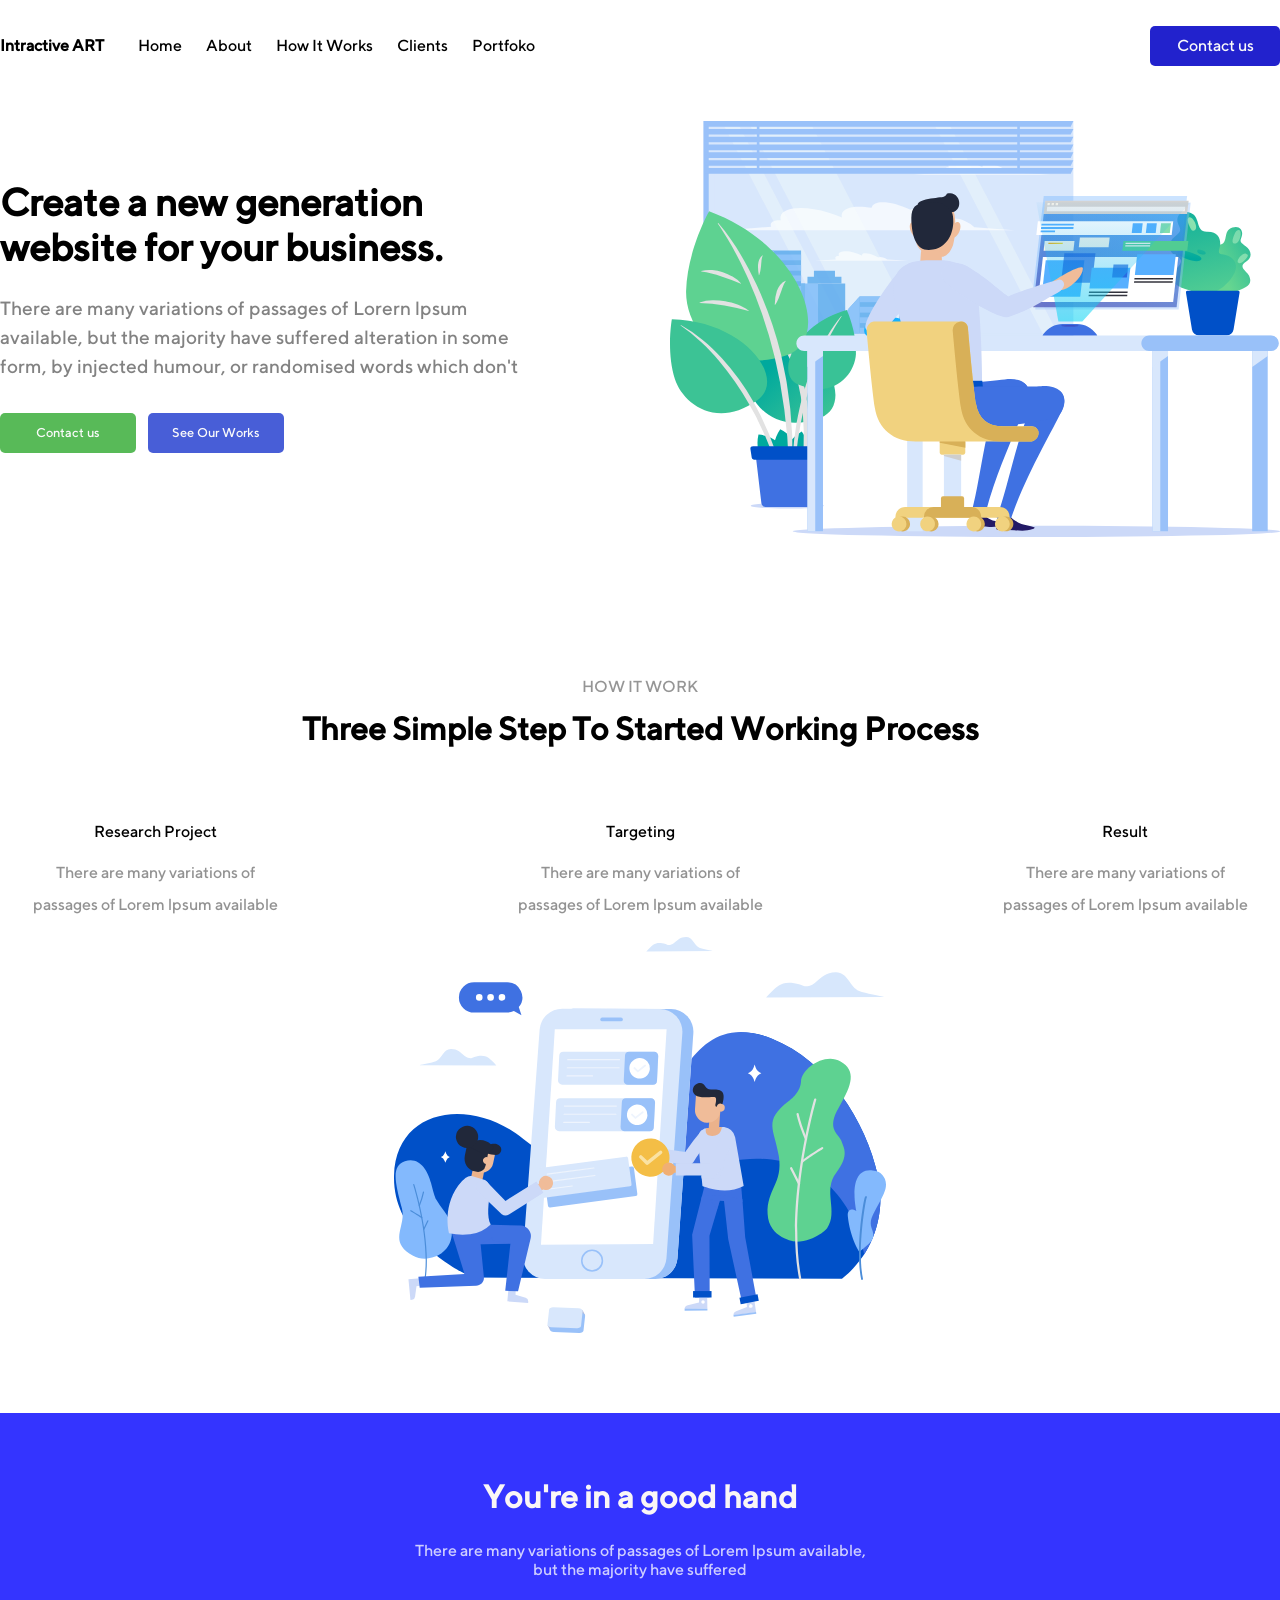
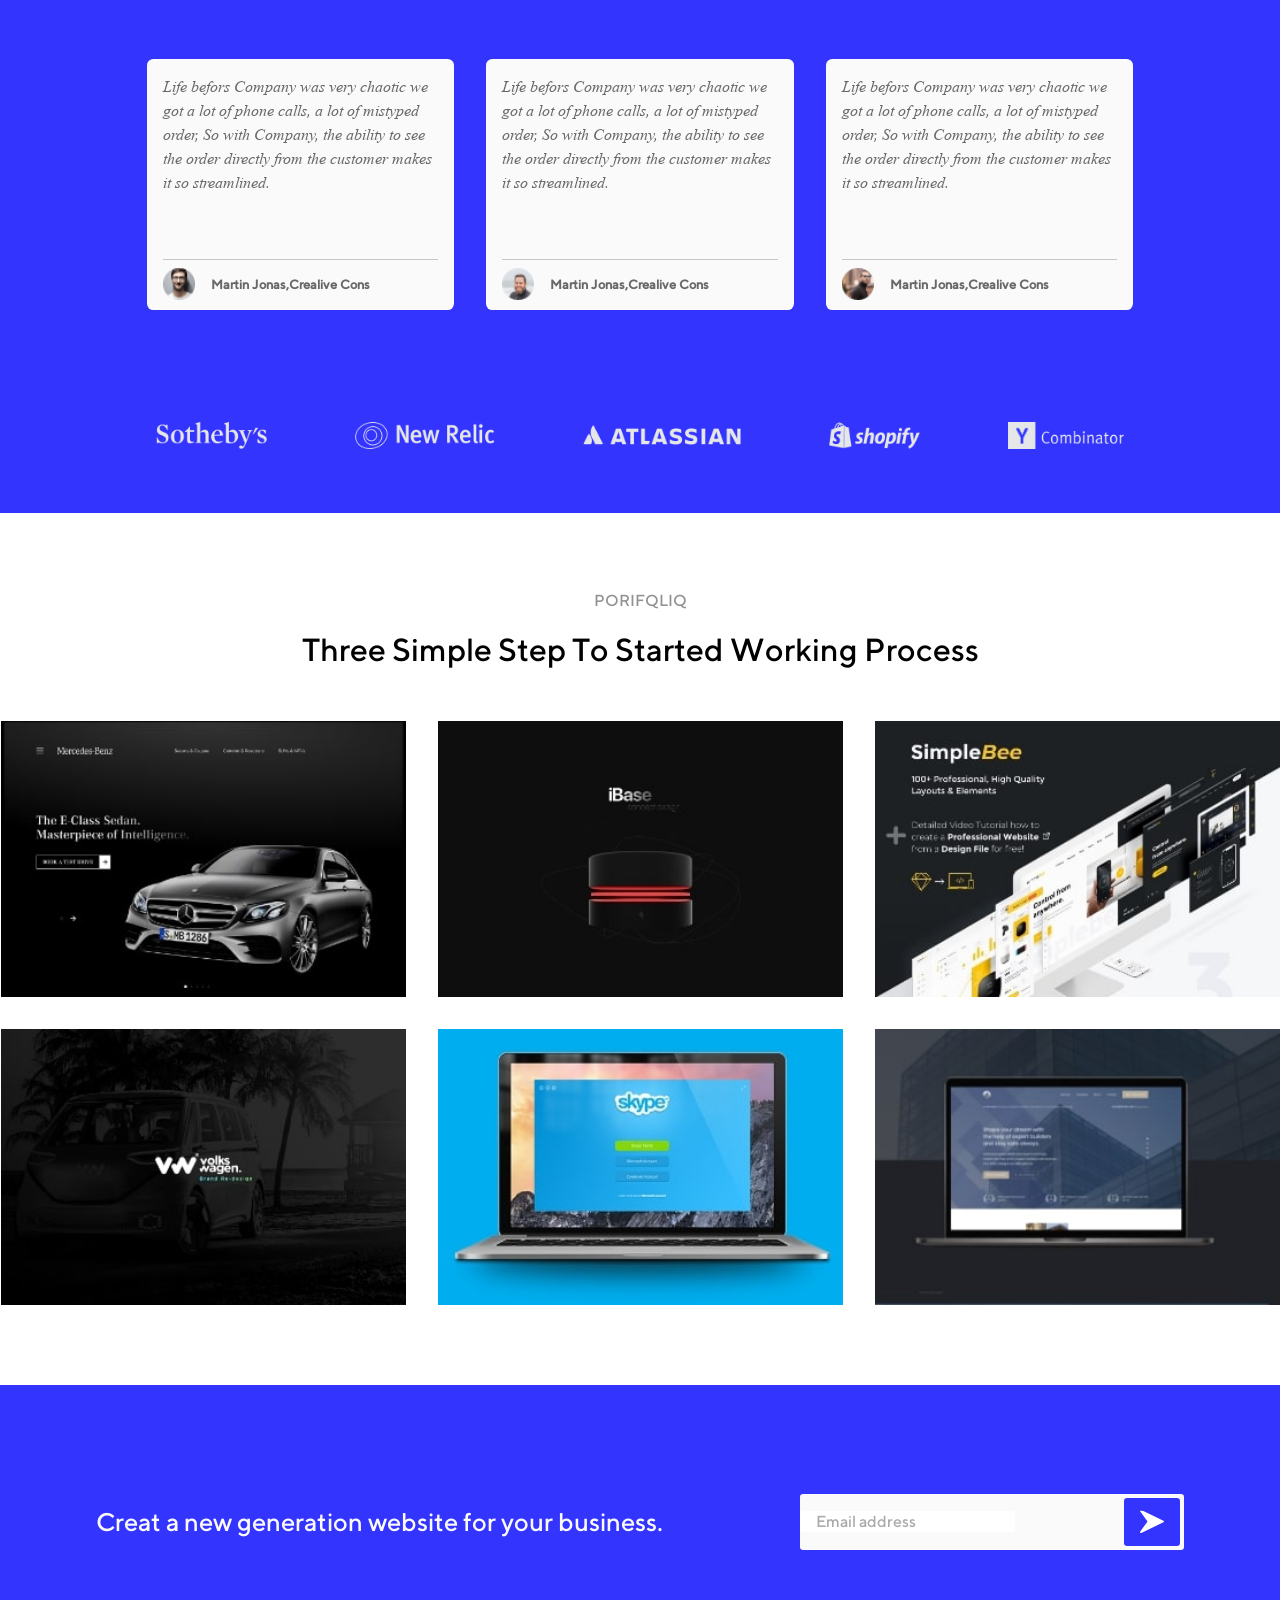
==== index.html @ 99180738 "Add files via upload" ====
<!doctype html>
<html lang="en">
  <head>
    <meta charset="UTF-8" />
    <meta name="viewport" content="width=device-width, initial-scale=1.0" />
    <meta http-equiv="X-UA-Compatible" content="ie=edge" />
    <link rel="stylesheet" href="style.css" />
    <title>company</title>
  </head>
  <body>
    <header class="container header">
      <div class="divh1">
        <p class="h1">Intractive ART</p>
        <li>Home</li>
        <li>About</li>
        <li>How It Works</li>
        <li>Clients</li>
        <li>Portfoko</li>
      </div>
      <div class="btnheader">
        <p>Contact us</p>
      </div>
      <div class="hamburger">
        <span></span>
        <span></span>
        <span></span>
      </div>
      <div class="menu__hamburger">
        <li>Home</li>
        <li>About</li>
        <li>How It Works</li>
        <li>Clients</li>
        <li>Portfoko</li>
      </div>
    </header>
    <main class="container">
      <div class="main1">
        <div><img width="610px" src="images/header-img.svg" alt="" /></div>
        <div class="maindiv12">
          <div class="maintext">
            <h1>Create a new generation website for your business.</h1>
            <p class="textunderh1">
              There are many variations of passages of Lorern lpsum available,
              but the majority have suffered alteration in some form, by
              injected humour, or randomised words which don't
            </p>
          </div>
          <div class="maindivbtn">
            <p class="btnmain1">Contact us</p>
            <p class="btnmain2">See Our Works</p>
          </div>
        </div>
      </div>
      <div class="divtext">
        <p class="textmain">HOW IT WORK</p>
        <h2 class="textmainh2">Three Simple Step To Started Working Process</h2>
        <div class="divtext2">
          <div class="textfirst">
            <p>Research Project</p>
            <p class="textfirst2">
              There are many variations of<br />passages of Lorem lpsum
              available
            </p>
          </div>
          <div class="textfirst">
            <p>Targeting</p>
            <p class="textfirst2">
              There are many variations of<br />passages of Lorem lpsum
              available
            </p>
          </div>
          <div class="textfirst">
            <p>Result</p>
            <p class="textfirst2">
              There are many variations of<br />passages of Lorem lpsum
              available
            </p>
          </div>
        </div>
      </div>
      <div class="mainimage">
        <img src="images/main-img.svg" alt="" />
      </div>
    </main>
    <div class="middlemain">
      <div class="widthmain">
        <div class="middlemaintext">
          <h2 class="middletext">You're in a good hand</h2>
          <p class="middletext2">
            There are many variations of passages of Lorem lpsum available,<br />but
            the majority have suffered
          </p>
        </div>
        <div class="divparentidea">
          <div class="dividea">
            <div>
              <p>
                Life befors Company was very chaotic we got a lot of phone
                calls, a lot of mistyped order, So with Company, the ability to
                see the order directly from the customer makes it so
                streamlined.
              </p>
            </div>
            <div class="divimgidea">
              <img class="imgidea" src="images/person-1.png" alt="" />
              <p>Martin Jonas,Crealive Cons</p>
            </div>
          </div>
          <div class="dividea">
            <div>
              <p>
                Life befors Company was very chaotic we got a lot of phone
                calls, a lot of mistyped order, So with Company, the ability to
                see the order directly from the customer makes it so
                streamlined.
              </p>
            </div>
            <div class="divimgidea">
              <img class="imgidea" src="images/person-2.png" alt="" />
              <p>Martin Jonas,Crealive Cons</p>
            </div>
          </div>
          <div class="dividea">
            <div>
              <p>
                Life befors Company was very chaotic we got a lot of phone
                calls, a lot of mistyped order, So with Company, the ability to
                see the order directly from the customer makes it so
                streamlined.
              </p>
            </div>
            <div class="divimgidea">
              <img class="imgidea" src="images/person-3.png" alt="" />
              <p>Martin Jonas,Crealive Cons</p>
            </div>
          </div>
        </div>
        <div class="mainlogo">
          <img src="images/logo-1.svg" alt="" />
          <img src="images/logo-2.svg" alt="" />
          <img src="images/logo-3.svg" alt="" />
          <img src="images/logo-4.svg" alt="" />
          <img src="images/logo-5.svg" alt="" />
        </div>
      </div>
    </div>
    <main class="container">
      <div>
        <div class="textporifqliq">
          <p class="textporifqliq1">PORIFQLIQ</p>
          <p class="textporifqliq2">
            Three Simple Step To Started Working Process
          </p>
        </div>
        <div class="imgporifqliq">
          <img
            width="405px"
            height="276px"
            src="images/portfolio-1.jpg"
            alt=""
          />
          <img
            width="405px"
            height="276px"
            src="images/portfolio-2.jpg"
            alt=""
          />
          <img
            width="405px"
            height="276px"
            src="images/portfolio-3.jpg"
            alt=""
          />
          <img
            width="405px"
            height="276px"
            src="images/portfolio-4.jpg"
            alt=""
          />
          <img
            width="405px"
            height="276px"
            src="images/portfolio-5.jpg"
            alt=""
          />
          <img
            width="405px"
            height="276px"
            src="images/portfolio-6.jpg"
            alt=""
          />
        </div>
      </div>
    </main>
    <footer class="footer">
      <div class="containerfooter">
        <p class="footertext">
          Creat a new generation website for your business.
        </p>
        <div class="divinput">
          <input class="email" type="email" placeholder="Email address" />
          <img class="imgfooter" src="images/right-arrow.svg" alt="" />
        </div>
      </div>
    </footer>
  </body>
</html>
---- style.css ----
@font-face {
  font-family: "TTNorms";
  src: url("/fonts/TTNorms-Regular.otf") format("openType");
}
@font-face {
  font-family: "TTNorms Medium";
  src: url("/fonts/TTNorms-Medium.otf") format("openType");
}
@font-face {
  font-family: "TTNorms Light";
  src: url("/fonts/TTNorms-Light.otf") format("openType");
}

@font-face {
  font-family: "Times Roman Italic";
  src: url("/fonts/Times-new-roman-italic.ttf") format("truetype");
}

* {
  box-sizing: border-box;
}
body {
  margin: 0;
  padding: 0;
}

.container {
  width: 80rem;
  background-color: rgb(255, 255, 255);
  margin-left: auto;
  margin-right: auto;
}
/*          header section in project           */
.header {
  font-family: "TTNorms Medium";
  display: flex;
  justify-content: space-between;
  margin-top: 20px;
}
.h1 {
  font-family: "TTNorms Medium";
  font-weight: 800;
  padding-right: 10px;
}
.divh1 {
  display: flex;
  justify-content: flex-start;
  gap: 24px;
}
.divh1 li {
  align-self: center;
  list-style: none;
}
.btnheader {
  display: flex;
  align-self: center;
  justify-content: center;
  align-items: center;
  background-color: rgb(34, 34, 205);
  color: #fafafa;
  border-radius: 5px;
  width: 130px;
  height: 40px;
  transition: all 140ms ease-in 20ms;
}
header div li,
.btnheader {
  cursor: pointer;
}
.hamburger {
  display: none;
  flex-direction: column;
  align-self: center;
  gap: 5px;
  cursor: pointer;
}
.hamburger span {
  width: 25px;
  height: 3px;
  background-color: black;
}
.menu__hamburger {
  display: flex;
  position: absolute;
  flex-direction: column;
  list-style: none;
  transform: translateX(-300px);
  gap: 25px;
  width: 180px;
  height: 300px;
  background-color: purple;
  padding: 15px;
  border-radius: 10px;
  transition: all 140ms ease-in 20ms;
}
.btnheader:hover {
  background-color: rgba(34, 34, 205, 0.784);
  transform: scale(1.05);
}
/*          main section in project        */
.main1 {
  display: flex;
  flex-direction: row-reverse;
  justify-content: space-between;
  margin-top: 50px;
}
.maindiv12 {
  display: flex;
  flex-direction: column;
  width: 32.5rem;
  font-family: "TTNorms Medium";
  margin-top: 2rem;
}
.maintext {
  color: #000000;
  font-size: 1.2rem;
}
.textunderh1 {
  font-size: 1.2rem;
  line-height: 1.8rem;
  color: rgba(0, 0, 0, 0.49);
}
.maindivbtn {
  display: flex;
  justify-content: flex-start;
  gap: 12px;
}
.btnmain1 {
  display: flex;
  justify-content: center;
  align-items: center;
  align-self: center;
  font-size: 0.8rem;
  cursor: pointer;
  color: #fafafa;
  background-color: rgb(88, 186, 88);
  border-radius: 5px;
  width: 8.5rem;
  height: 2.5rem;
  transition: all 140ms ease-in 20ms;
}
.btnmain2 {
  display: flex;
  justify-content: center;
  align-items: center;
  align-self: center;
  font-size: 0.8rem;
  cursor: pointer;
  color: #fafafa;
  background-color: rgb(72, 94, 215);
  border-radius: 5px;
  width: 8.5rem;
  height: 2.5rem;
  transition: all 140ms ease-in 20ms;
}

.btnmain1:hover {
  background-color: rgba(88, 186, 88, 0.778);
}
.btnmain2:hover {
  background-color: rgba(72, 93, 215, 0.801);
}
.divtext {
  display: flex;
  flex-direction: column;
  align-items: center;
  margin-top: 7.5rem;
  font-family: "TTNorms Medium";
}
.textmain {
  color: #0000006a;
}
.textmainh2 {
  font-size: 2rem;
  margin-top: -0.2rem;
}
.divtext2 {
  display: flex;
  flex-direction: row;
  justify-content: center;
  margin-top: 2rem;
  gap: 240px;
}
.textfirst {
  text-align: center;
}
.textfirst2 {
  color: #0000006d;
  line-height: 2rem;
}
.mainimage {
  display: flex;
  justify-content: center;
}
.middlemain {
  display: flex;
  justify-content: center;
  background-color: rgb(52, 52, 255);
  width: 100%;
  margin-top: 5rem;
}
.widthmain {
  width: 100%;
}
.middlemaintext {
  font-family: "TTNorms Medium";
  text-align: center;
  margin-top: 4rem;
}
.middletext {
  font-size: 2rem;
  color: #faf6f6;
}
.middletext2 {
  color: #ffffffc2;
  font-size: 1rem;
}
.divparentidea {
  display: flex;
  flex-direction: row;
  justify-content: center;
  flex-wrap: wrap;
  margin-top: 5rem;
  gap: 2rem;
}
.dividea {
  font-family: "Times Roman Italic";
  padding: 0rem 1rem;
  width: 19.2rem;
  font-size: 1rem;
  line-height: 1.5rem;
  background-color: #fafafa;
  color: rgba(0, 0, 0, 0.584);
  border-radius: 0.4rem;
}
.divimgidea {
  display: flex;
  flex-direction: row;
  margin-top: 4rem;
  font-family: "TTNorms Medium";
  font-size: 0.8rem;
  font-weight: 900;
  border-width: 1px 0px 0px 0px;
  border-color: #00000034;
  border-style: solid;
}
.imgidea {
  width: 2rem;
  height: 2rem;
  margin-right: 1rem;
  margin-top: 0.5rem;
}
.mainlogo {
  display: flex;
  justify-content: center;
  align-items: center;
  gap: 5.5rem;
  margin-top: 7rem;
  padding-bottom: 4rem;
}
.textporifqliq {
  margin-top: 5rem;
  text-align: center;
  line-height: 1rem;
}
.textporifqliq1 {
  font-family: "TTNorms Medium";
  font-size: 1rem;
  color: #0000006d;
}
.textporifqliq2 {
  font-family: "TTNorms Medium";
  font-size: 2rem;
}
.imgporifqliq {
  display: flex;
  flex-wrap: wrap;
  justify-content: center;
  gap: 2rem;
  margin-top: 4rem;
}
/**************footer section in project****************/
.footer {
  background-color: rgb(52, 52, 255);
  width: inherit;
  margin-top: 5rem;
}
.containerfooter {
  display: flex;
  justify-content: space-between;
  align-items: center;
  flex-wrap: wrap;
  text-align: center;
  width: 85%;
  margin-left: auto;
  margin-right: auto;
  padding-top: 6rem;
  padding-bottom: 6rem;
}
.footertext {
  font-family: "TTNorms Medium";
  font-size: 1.6rem;
  color: #fafafa;
}
.divinput {
  display: flex;
  justify-content: space-between;
  align-items: center;

  width: 24em;
  height: 3.5rem;
  background-color: #fafafa;
  border-radius: 0.2rem;
}
.email {
  font-family: "TTNorms Medium";
  font-size: 1rem;
  color: #000000;
  border-radius: 0.2rem;
  border-width: 0rem;
  padding-left: 1rem;
}
::placeholder {
  color: rgba(0, 0, 0, 0.338);
}
.imgfooter {
  cursor: pointer;
  border-radius: 0.2rem;
  width: 3.5rem;
  height: 3rem;
  background-color: rgb(52, 52, 255);
  padding: 0.8rem;
  margin: 1%;
}

/***************responsive*************/
@media only screen and (max-width: 1200px) {
  .container {
    max-width: 960px;
  }
  .containerfooter {
    justify-content: center;
  }
}

@media only screen and (max-width: 992px) {
  .container {
    max-width: 720px;
  }
}

@media only screen and (max-width: 768px) {
  .container {
    max-width: 540px;
  }
  .btnheader {
    display: none;
  }
}
@media only screen and (max-width: 576px) {
  .container {
    max-width: 100%;
  }
  /*****************header project*****************/
  .header{
    padding: 0rem 0.5rem;
  }
  li {
    display: none;
  }

  .hamburger {
    display: flex;
  }
  .hamburger:hover ~ .menu__hamburger {
    transform: translateX(-5px);
  }
  .hamburger:hover ~ .menu__hamburger li {
    display: inline;
  }
  /*************main project**************/

  .main1 img {
    display: none;
  }
  .maintext {
    font-size: 0.8rem;
    text-align: center;
  }
  .textunderh1 {
    font-size: 0.8rem;
    text-align: center;
  }
  .maindivbtn {
    justify-content: center;
    gap: 50px;
  }
  .divtext {
    margin-top: 2rem;
  }
  .textmainh2 {
    font-size: 0.8rem;
    text-align: center;
  }
  .divtext2 {
    margin-top: 1rem;
    gap: 10px;
  }
  .textfirst {
    font-size: 0.4rem;
  }
  .textfirst2 {
    line-height: 1rem;
  }
  .mainimage img {
    width: 250px;
    height: 250px;
  }
  .middlemain {
    margin-top: 2rem;
  }
  .middlemaintext {
    margin-top: 1rem;
  }
  .middletext {
    font-size: 1.5rem;
  }
  .middletext2 {
    font-size: 10px;
  }
  .divparentidea {
    margin-top: 2rem;
    gap: 10px;
  }
  .dividea {
    font-size: 0.8rem;
    line-height: 1rem;
    width: 70%;
    padding: 0rem 0.5rem;
  }
  .divimgidea {
    margin-top: 2rem;
    font-size: 0.5rem;
  }
  .imgidea {
    width: 1rem;
    height: 1rem;
  }
  .mainlogo {
    margin-top: 2rem;
    gap: 1rem;
    padding-bottom: 2rem;
  }
  .mainlogo img {
    width: 14%;
    height: 15%;
    margin-top: 1rem;
    gap: 10px;
  }
  .textporifqliq {
    margin-top: 2rem;
  }
  .textporifqliq2 {
    font-size: 0.8rem;
  }
  .imgporifqliq {
    margin-top: 2rem;
    gap: 10px;
  }
  .imgporifqliq img {
    width: 40%;
    height: 40%;
  }
  /***********footer***********/
  .footer {
    margin-top: 2rem;
  }
  .containerfooter {
    flex-direction: column;
    justify-content: center;
    align-items: center;
    gap: 1rem;
    padding-top: 2rem;
    padding-bottom: 2rem;
  }
  .footertext {
    font-size: 0.8rem;
    padding: 0px 10px;
  }

  .divinput {
    width: 14rem;
    height: 2rem;
  }
  .email {
    font-size: 0.5rem;
    padding-left: 0.5rem;
  }
  .imgfooter {
    width: 2rem;
    height: 1.8rem;
    padding: 0.5rem;
  }
}
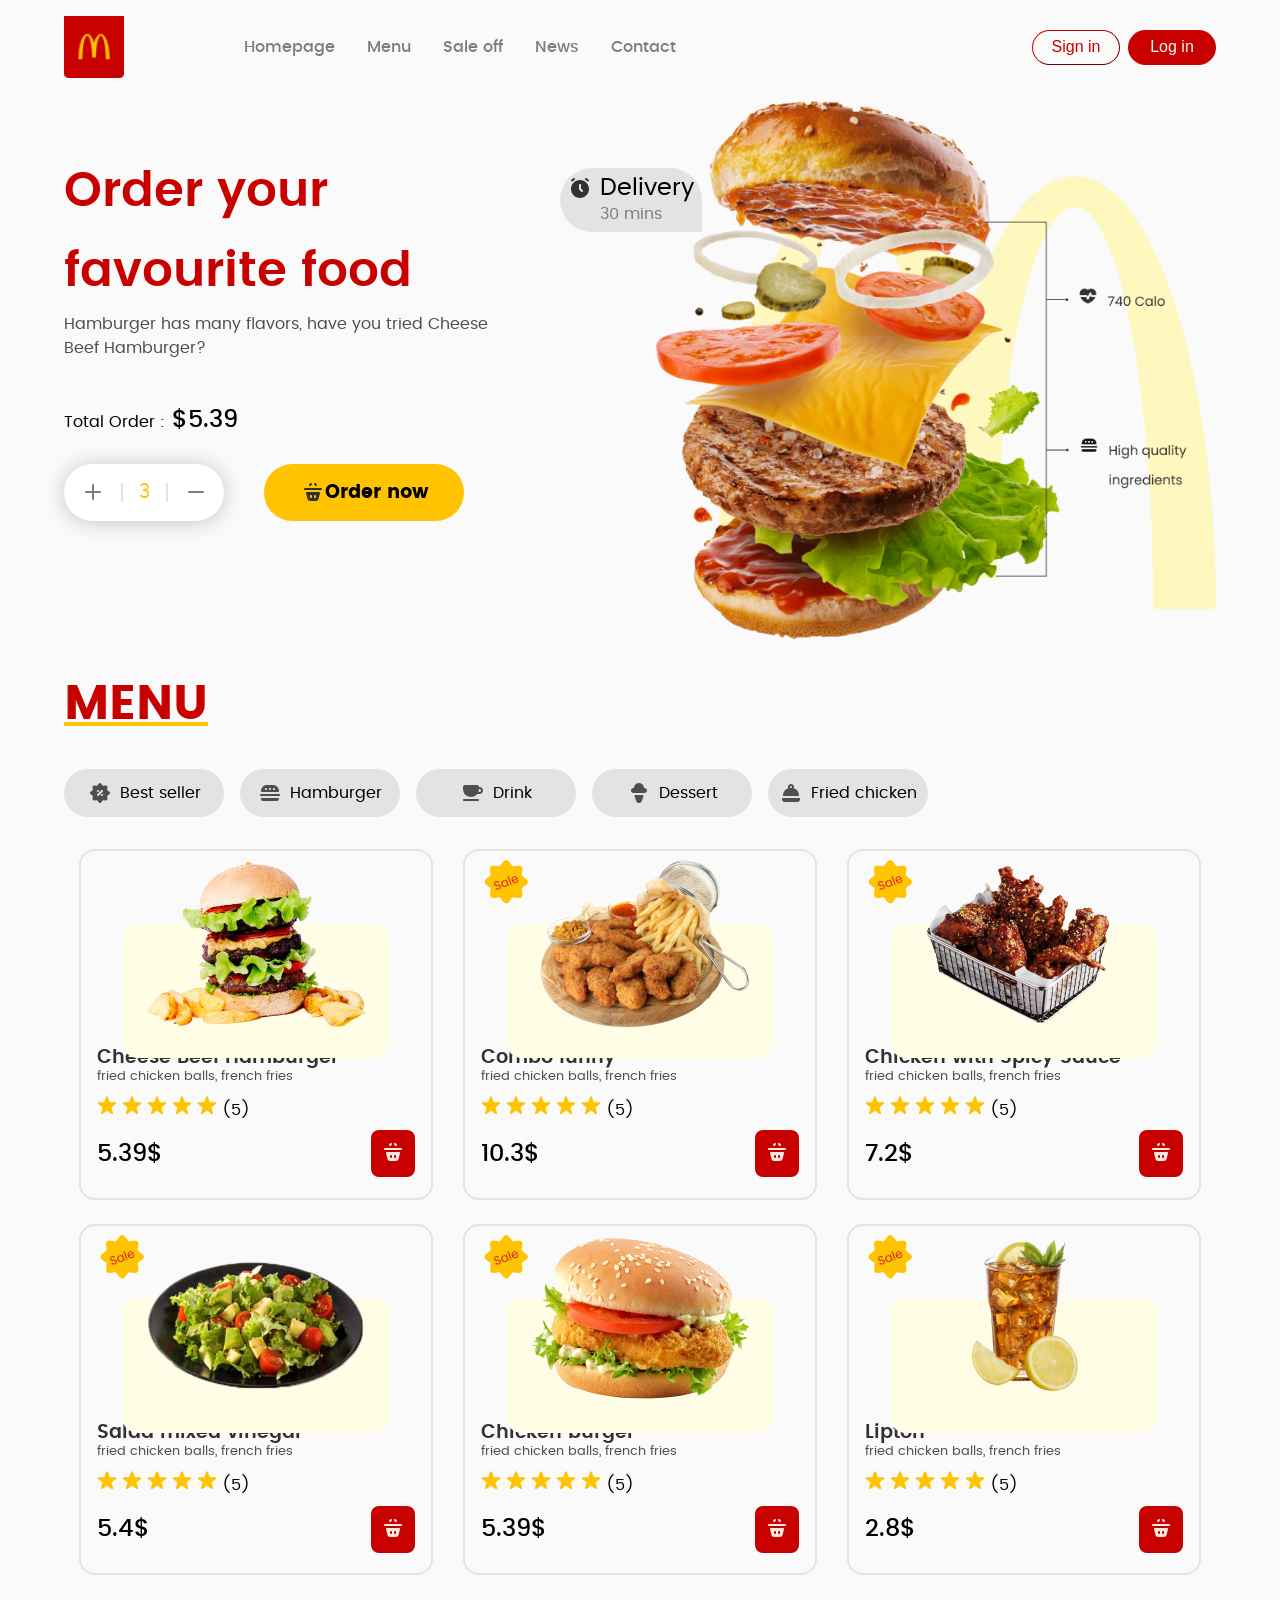
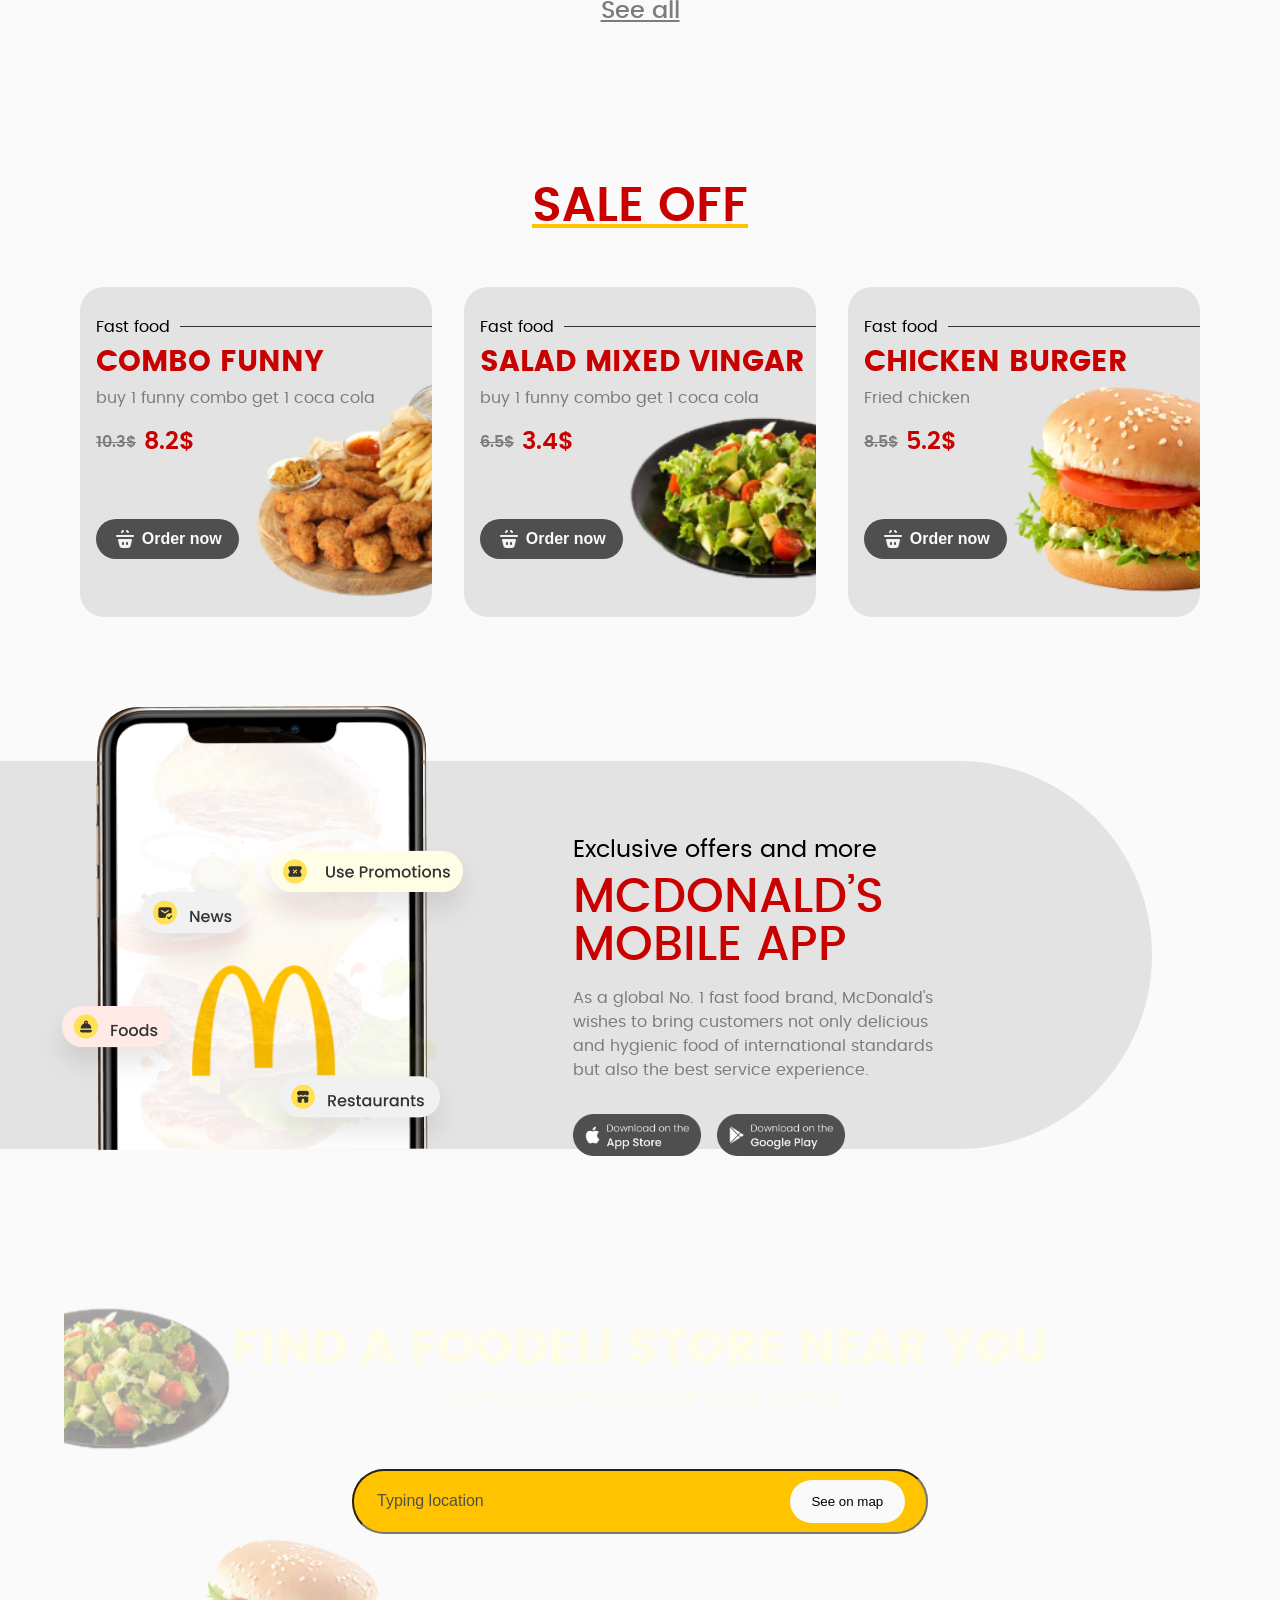
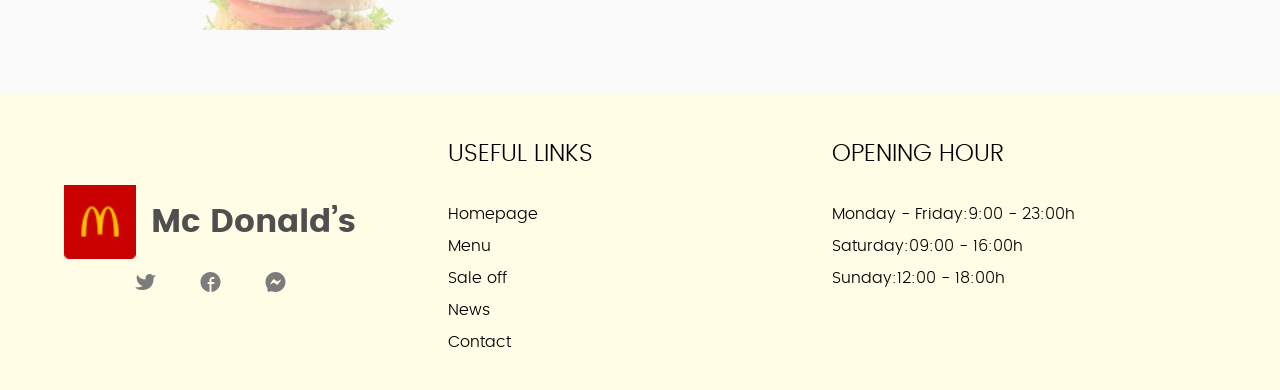
==== commit a3313246: "Add files via upload" ====
--- a/index.html
+++ b/index.html
@@ -5,203 +5,1162 @@
     <meta name="viewport" content="width=device-width, initial-scale=1.0" />
     <meta http-equiv="X-UA-Compatible" content="ie=edge" />
     <link rel="stylesheet" href="style.css" />
-    <title>company</title>
+    <link rel="stylesheet" href="media.css" />
+    <title>Macdonald</title>
   </head>
   <body>
-    <header class="container header">
-      <div class="divh1">
-        <p class="h1">Intractive ART</p>
-        <li>Home</li>
-        <li>About</li>
-        <li>How It Works</li>
-        <li>Clients</li>
-        <li>Portfoko</li>
-      </div>
-      <div class="btnheader">
-        <p>Contact us</p>
-      </div>
-      <div class="hamburger">
-        <span></span>
-        <span></span>
-        <span></span>
-      </div>
-      <div class="menu__hamburger">
-        <li>Home</li>
-        <li>About</li>
-        <li>How It Works</li>
-        <li>Clients</li>
-        <li>Portfoko</li>
-      </div>
+    <header class="header container">
+      <section class="flex_menu">
+        <div class="flex_menu">
+          <img src="img/lgo.png" alt="" />
+          <ul class="flex_menu-ul">
+            <li>Homepage</li>
+            <li>Menu</li>
+            <li>Sale off</li>
+            <li>News</li>
+            <li>Contact</li>
+          </ul>
+        </div>
+        <div class="buttons">
+          <button class="signin_button">Sign in</button>
+          <button class="login_button">Log in</button>
+        </div>
+        <div class="burger-icon">
+          <div class="bun top"></div>
+          <div class="patty"></div>
+          <div class="bun bottom"></div>
+        </div>
+
+        <ul class="menu-header-mobile">
+          <li>Homepage</li>
+          <li>Menu</li>
+          <li>Sale off</li>
+          <li>News</li>
+          <li>Contact</li>
+          <button class="signin_button">Sign in</button>
+          <button class="login_button">Log in</button>
+        </ul>
+      </section>
     </header>
-    <main class="container">
-      <div class="main1">
-        <div><img width="610px" src="images/header-img.svg" alt="" /></div>
-        <div class="maindiv12">
-          <div class="maintext">
-            <h1>Create a new generation website for your business.</h1>
-            <p class="textunderh1">
-              There are many variations of passages of Lorern lpsum available,
-              but the majority have suffered alteration in some form, by
-              injected humour, or randomised words which don't
+    <main>
+      <section class="container main_hero">
+        <div class="parents_grid">
+          <div class="main-left-up">
+            <h1 class="text-main_hero">Order your favourite food</h1>
+            <p class="text-under-main_hero">
+              Hamburger has many flavors, have you tried Cheese Beef Hamburger?
             </p>
           </div>
-          <div class="maindivbtn">
-            <p class="btnmain1">Contact us</p>
-            <p class="btnmain2">See Our Works</p>
-          </div>
+          <div class="main-left-down">
+            <p class="total-main">
+              Total Order :<span class="total-number"> $5.39</span>
+            </p>
+            <div class="count-main_hero">
+              <svg
+                xmlns="http://www.w3.org/2000/svg"
+                width="24"
+                height="24"
+                viewBox="0 0 24 24"
+                fill="none"
+              >
+                <path
+                  d="M12 5V19"
+                  stroke="#7D7C7C"
+                  stroke-width="2"
+                  stroke-linecap="round"
+                  stroke-linejoin="round"
+                ></path>
+                <path
+                  d="M5 12H19"
+                  stroke="#7D7C7C"
+                  stroke-width="2"
+                  stroke-linecap="round"
+                  stroke-linejoin="round"
+                ></path>
+              </svg>
+
+              <p class="count-number">3</p>
+
+              <svg
+                xmlns="http://www.w3.org/2000/svg"
+                width="24"
+                height="24"
+                viewBox="0 0 24 24"
+                fill="none"
+              >
+                <path
+                  d="M5 12H19"
+                  stroke="#7D7C7C"
+                  stroke-width="2"
+                  stroke-linecap="round"
+                  stroke-linejoin="round"
+                ></path>
+              </svg>
+            </div>
+            <div class="order-main">
+              <svg
+                xmlns="http://www.w3.org/2000/svg"
+                width="24"
+                height="24"
+                viewBox="0 0 24 24"
+                fill="none"
+              >
+                <path
+                  fill-rule="evenodd"
+                  clip-rule="evenodd"
+                  d="M5.9963 12C5.344 12 4.86633 12.6144 5.02717 13.2466L6.42488 18.7398C6.76319 20.0693 7.96032 21 9.33225 21H14.6652C16.0383 21 17.2362 20.0678 17.5734 18.7367L18.9644 13.2456C19.1245 12.6137 18.6469 12 17.9951 12H5.9963ZM9 16C9 15.4477 9.44771 15 10 15C10.5523 15 11 15.4477 11 16V17C11 17.5523 10.5523 18 10 18C9.44771 18 9 17.5523 9 17V16ZM13 16C13 15.4477 13.4477 15 14 15C14.5523 15 15 15.4477 15 16V17C15 17.5523 14.5523 18 14 18C13.4477 18 13 17.5523 13 17V16Z"
+                  fill="#323232"
+                ></path>
+                <path
+                  d="M3 9C3 8.44772 3.44772 8 4 8H20C20.5523 8 21 8.44772 21 9C21 9.55228 20.5523 10 20 10H4C3.44772 10 3 9.55228 3 9Z"
+                  fill="#323232"
+                ></path>
+                <path
+                  fill-rule="evenodd"
+                  clip-rule="evenodd"
+                  d="M10.7071 4.70711C11.0976 4.31658 11.0976 3.68342 10.7071 3.29289C10.3166 2.90237 9.68342 2.90237 9.29289 3.29289L8.29289 4.29289C7.90237 4.68342 7.90237 5.31658 8.29289 5.70711C8.68342 6.09763 9.31658 6.09763 9.70711 5.70711L10.7071 4.70711ZM13.2929 4.70711C12.9024 4.31658 12.9024 3.68342 13.2929 3.29289C13.6834 2.90237 14.3166 2.90237 14.7071 3.29289L15.7071 4.29289C16.0976 4.68342 16.0976 5.31658 15.7071 5.70711C15.3166 6.09763 14.6834 6.09763 14.2929 5.70711L13.2929 4.70711Z"
+                  fill="#323232"
+                ></path>
+              </svg>
+              <p>Order now</p>
+            </div>
+          </div>
+          <img src="img/Group 15.png" alt="" />
         </div>
-      </div>
-      <div class="divtext">
-        <p class="textmain">HOW IT WORK</p>
-        <h2 class="textmainh2">Three Simple Step To Started Working Process</h2>
-        <div class="divtext2">
-          <div class="textfirst">
-            <p>Research Project</p>
-            <p class="textfirst2">
-              There are many variations of<br />passages of Lorem lpsum
-              available
-            </p>
-          </div>
-          <div class="textfirst">
-            <p>Targeting</p>
-            <p class="textfirst2">
-              There are many variations of<br />passages of Lorem lpsum
-              available
-            </p>
-          </div>
-          <div class="textfirst">
-            <p>Result</p>
-            <p class="textfirst2">
-              There are many variations of<br />passages of Lorem lpsum
-              available
-            </p>
-          </div>
-        </div>
-      </div>
-      <div class="mainimage">
-        <img src="images/main-img.svg" alt="" />
-      </div>
-    </main>
-    <div class="middlemain">
-      <div class="widthmain">
-        <div class="middlemaintext">
-          <h2 class="middletext">You're in a good hand</h2>
-          <p class="middletext2">
-            There are many variations of passages of Lorem lpsum available,<br />but
-            the majority have suffered
+
+        <div class="delivery-grid">
+          <svg
+            xmlns="http://www.w3.org/2000/svg"
+            width="24"
+            height="24"
+            viewBox="0 0 24 24"
+            fill="none"
+          >
+            <path
+              fill-rule="evenodd"
+              clip-rule="evenodd"
+              d="M3 13C3 8.02944 7.02944 4 12 4C16.9706 4 21 8.02944 21 13C21 17.9706 16.9706 22 12 22C7.02944 22 3 17.9706 3 13ZM13 9C13 8.44772 12.5523 8 12 8C11.4477 8 11 8.44772 11 9V13C11 13.2652 11.1054 13.5196 11.2929 13.7071L13.2929 15.7071C13.6834 16.0976 14.3166 16.0976 14.7071 15.7071C15.0976 15.3166 15.0976 14.6834 14.7071 14.2929L13 12.5858V9Z"
+              fill="#323232"
+            ></path>
+            <path
+              d="M4.60006 5.30006C4.15823 5.63143 3.53143 5.54189 3.20006 5.10006C2.86869 4.65823 2.95823 4.03143 3.40006 3.70006L5.40006 2.20006C5.84189 1.86869 6.46869 1.95823 6.80006 2.40006C7.13143 2.84189 7.04189 3.46869 6.60006 3.80006L4.60006 5.30006Z"
+              fill="#323232"
+            ></path>
+            <path
+              d="M18.6001 2.20018C18.1582 1.86881 17.5314 1.95835 17.2001 2.40018C16.8687 2.842 16.9582 3.46881 17.4001 3.80018L19.4001 5.30018C19.8419 5.63155 20.4687 5.542 20.8001 5.10018C21.1314 4.65835 21.0419 4.03155 20.6001 3.70018L18.6001 2.20018Z"
+              fill="#323232"
+            ></path>
+          </svg>
+          <p class="delivery">
+            Delivery <br /><span class="under-delivery">30 mins</span>
           </p>
         </div>
-        <div class="divparentidea">
-          <div class="dividea">
+        
+      </section>
+      <section class="container">
+        <h2 class="menu-text">MENU</h2>
+        <div class="menu-food">
+          <div class="menu-food-item">
+            <svg
+              xmlns="http://www.w3.org/2000/svg"
+              width="24"
+              height="24"
+              viewBox="0 0 24 24"
+              fill="none"
+            >
+              <path
+                fill-rule="evenodd"
+                clip-rule="evenodd"
+                d="M13.2193 2.60795C12.607 1.80052 11.3932 1.80052 10.781 2.60795L9.40692 4.42007C9.18858 4.70802 8.83187 4.85577 8.47387 4.80655L6.22093 4.49678C5.21707 4.35876 4.35876 5.21707 4.49678 6.22092L4.80655 8.47387C4.85577 8.83187 4.70802 9.18858 4.42007 9.40692L2.60795 10.781C1.80052 11.3932 1.80052 12.607 2.60795 13.2193L4.42007 14.5933C4.70802 14.8116 4.85577 15.1683 4.80655 15.5263L4.49678 17.7793C4.35876 18.7831 5.21707 19.6415 6.22092 19.5034L8.47387 19.1937C8.83187 19.1444 9.18858 19.2922 9.40691 19.5801L10.781 21.3923C11.3932 22.1997 12.607 22.1997 13.2193 21.3923L14.5933 19.5801C14.8116 19.2922 15.1683 19.1444 15.5263 19.1937L17.7793 19.5034C18.7831 19.6415 19.6415 18.7831 19.5034 17.7793L19.1937 15.5263C19.1444 15.1683 19.2922 14.8116 19.5801 14.5933L21.3923 13.2193C22.1997 12.607 22.1997 11.3932 21.3923 10.781L19.5801 9.40692C19.2922 9.18858 19.1444 8.83187 19.1937 8.47387L19.5034 6.22092C19.6415 5.21707 18.7831 4.35876 17.7793 4.49678L15.5263 4.80655C15.1683 4.85577 14.8116 4.70802 14.5933 4.42007L13.2193 2.60795ZM14.7071 9.2929C14.3166 8.90237 13.6834 8.90237 13.2929 9.2929L9.29289 13.2929C8.90237 13.6834 8.90237 14.3166 9.29289 14.7071C9.68342 15.0976 10.3166 15.0976 10.7071 14.7071L14.7071 10.7071C15.0976 10.3166 15.0976 9.68342 14.7071 9.2929ZM10 11C9.44772 11 9 10.5523 9 10C9 9.44772 9.44772 9 10 9C10.5523 9 11 9.44772 11 10C11 10.5523 10.5523 11 10 11ZM14 15C14.5523 15 15 14.5523 15 14C15 13.4477 14.5523 13 14 13C13.4477 13 13 13.4477 13 14C13 14.5523 13.4477 15 14 15Z"
+                fill="#504F4F"
+              ></path>
+            </svg>
+            <p>Best seller</p>
+          </div>
+          <div class="menu-food-item">
+            <svg
+              xmlns="http://www.w3.org/2000/svg"
+              width="24"
+              height="24"
+              viewBox="0 0 24 24"
+              fill="none"
+            >
+              <path
+                d="M2 14C2 13.4477 2.44772 13 3 13H21C21.5523 13 22 13.4477 22 14C22 14.5523 21.5523 15 21 15H3C2.44772 15 2 14.5523 2 14Z"
+                fill="#504F4F"
+              ></path>
+              <path
+                fill-rule="evenodd"
+                clip-rule="evenodd"
+                d="M3 10C3 6.68629 5.68629 4 9 4H15C18.3137 4 21 6.68629 21 10C21 10.5523 20.5523 11 20 11H4C3.44772 11 3 10.5523 3 10ZM9 8C9 8.55228 8.55228 9 8 9C7.44772 9 7 8.55228 7 8C7 7.44772 7.44772 7 8 7C8.55228 7 9 7.44772 9 8ZM12 9C12.5523 9 13 8.55228 13 8C13 7.44772 12.5523 7 12 7C11.4477 7 11 7.44772 11 8C11 8.55228 11.4477 9 12 9ZM17 8C17 8.55228 16.5523 9 16 9C15.4477 9 15 8.55228 15 8C15 7.44772 15.4477 7 16 7C16.5523 7 17 7.44772 17 8Z"
+                fill="#504F4F"
+              ></path>
+              <path
+                d="M21 18C21 19.1046 20.1046 20 19 20H5C3.89543 20 3 19.1046 3 18C3 17.4477 3.44772 17 4 17H20C20.5523 17 21 17.4477 21 18Z"
+                fill="#504F4F"
+              ></path>
+            </svg>
+            <p>Hamburger</p>
+          </div>
+          <div class="menu-food-item">
+            <svg
+              xmlns="http://www.w3.org/2000/svg"
+              width="24"
+              height="24"
+              viewBox="0 0 24 24"
+              fill="none"
+            >
+              <path
+                d="M2 19C2 18.4477 2.44772 18 3 18H17C17.5523 18 18 18.4477 18 19C18 19.5523 17.5523 20 17 20H3C2.44772 20 2 19.5523 2 19Z"
+                fill="#504F4F"
+              ></path>
+              <path
+                fill-rule="evenodd"
+                clip-rule="evenodd"
+                d="M4 4C2.89543 4 2 4.89543 2 6V8C2 12.4183 5.58172 16 10 16C12.5264 16 14.7793 14.8289 16.2454 13H18.5C20.433 13 22 11.433 22 9.5C22 7.567 20.433 6 18.5 6H18C18 4.89543 17.1046 4 16 4H4ZM18 8C18 9.0609 17.7935 10.0736 17.4185 11H18.5C19.3284 11 20 10.3284 20 9.5C20 8.67157 19.3284 8 18.5 8H18Z"
+                fill="#504F4F"
+              ></path>
+            </svg>
+            <p>Drink</p>
+          </div>
+          <div class="menu-food-item">
+            <svg
+              xmlns="http://www.w3.org/2000/svg"
+              width="24"
+              height="24"
+              viewBox="0 0 24 24"
+              fill="none"
+            >
+              <path
+                d="M7.50668 15.3511C7.26153 14.6974 7.74481 14 8.44301 14H15.557C16.2552 14 16.7385 14.6974 16.4933 15.3511L14.7023 20.1273C14.2799 21.2538 13.203 22 12 22C10.797 22 9.72017 21.2538 9.29777 20.1273L7.50668 15.3511Z"
+                fill="#504F4F"
+              ></path>
+              <path
+                fill-rule="evenodd"
+                clip-rule="evenodd"
+                d="M16.9754 6.5007C17.0026 6.7755 17.2239 7 17.5 7C18.8807 7 20 8.11929 20 9.5C20 10.8807 18.8807 12 17.5 12H12H6.5C5.11929 12 4 10.8807 4 9.5C4 8.11929 5.11929 7 6.5 7C6.77614 7 6.99737 6.7755 7.02462 6.5007C7.27516 3.9737 9.40709 2 12 2C14.5929 2 16.7248 3.9737 16.9754 6.5007Z"
+                fill="#504F4F"
+              ></path>
+            </svg>
+            <p>Dessert</p>
+          </div>
+          <div class="menu-food-item">
+            <svg
+              xmlns="http://www.w3.org/2000/svg"
+              width="24"
+              height="24"
+              viewBox="0 0 24 24"
+              fill="none"
+            >
+              <path
+                d="M3 17.8C3 17.3582 3.35817 17 3.8 17H20.2C20.6418 17 21 17.3582 21 17.8C21 19.5673 19.5673 21 17.8 21H6.2C4.43269 21 3 19.5673 3 17.8Z"
+                fill="#504F4F"
+              ></path>
+              <path
+                fill-rule="evenodd"
+                clip-rule="evenodd"
+                d="M3.8 17C3.35817 17 3 17.3582 3 17.8C3 19.5673 4.43269 21 6.2 21H17.8C19.5673 21 21 19.5673 21 17.8C21 17.3582 20.6418 17 20.2 17H3.8Z"
+                fill="#504F4F"
+              ></path>
+              <path
+                fill-rule="evenodd"
+                clip-rule="evenodd"
+                d="M14.6785 7.35254C14.8842 6.94614 15 6.4866 15 6C15 4.34315 13.6569 3 12 3C10.3431 3 9 4.34315 9 6C9 6.4866 9.11585 6.94614 9.32147 7.35254C6.23647 8.32706 4 11.2119 4 14.619C4 14.8294 4.17056 15 4.38095 15H19.619C19.8294 15 20 14.8294 20 14.619C20 11.2119 17.7635 8.32706 14.6785 7.35254ZM13 6C13 6.55228 12.5523 7 12 7C11.4477 7 11 6.55228 11 6C11 5.44772 11.4477 5 12 5C12.5523 5 13 5.44772 13 6Z"
+                fill="#504F4F"
+              ></path>
+            </svg>
+            <p>Fried chicken</p>
+          </div>
+        </div>
+        <div class="food">
+          <div class="item-food">
+            <div class="img-food">
+              <img src="img/2.png " alt="" />
+              <div class="back-food"></div>
+            </div>
             <div>
-              <p>
-                Life befors Company was very chaotic we got a lot of phone
-                calls, a lot of mistyped order, So with Company, the ability to
-                see the order directly from the customer makes it so
-                streamlined.
-              </p>
-            </div>
-            <div class="divimgidea">
-              <img class="imgidea" src="images/person-1.png" alt="" />
-              <p>Martin Jonas,Crealive Cons</p>
-            </div>
-          </div>
-          <div class="dividea">
+              <p class="text-food">Cheese Beef Hamburger</p>
+              <p class="text-food2">fried chicken balls, french fries</p>
+              <div>
+                <svg
+                  xmlns="http://www.w3.org/2000/svg"
+                  width="20"
+                  height="19"
+                  viewBox="0 0 20 19"
+                  fill="none"
+                >
+                  <path
+                    d="M9.04894 0.927052C9.3483 0.00574112 10.6517 0.00573993 10.9511 0.927051L12.4697 5.60081C12.6035 6.01284 12.9875 6.2918 13.4207 6.2918H18.335C19.3037 6.2918 19.7065 7.53141 18.9228 8.10081L14.947 10.9894C14.5966 11.244 14.4499 11.6954 14.5838 12.1074L16.1024 16.7812C16.4017 17.7025 15.3472 18.4686 14.5635 17.8992L10.5878 15.0106C10.2373 14.756 9.7627 14.756 9.41221 15.0106L5.43648 17.8992C4.65276 18.4686 3.59828 17.7025 3.89763 16.7812L5.41623 12.1074C5.55011 11.6954 5.40345 11.244 5.05296 10.9894L1.07722 8.10081C0.293507 7.53141 0.696283 6.2918 1.66501 6.2918H6.57929C7.01252 6.2918 7.39647 6.01284 7.53035 5.60081L9.04894 0.927052Z"
+                    fill="#FFC300"
+                  ></path>
+                </svg>
+                <svg
+                  xmlns="http://www.w3.org/2000/svg"
+                  width="20"
+                  height="19"
+                  viewBox="0 0 20 19"
+                  fill="none"
+                >
+                  <path
+                    d="M9.04894 0.927052C9.3483 0.00574112 10.6517 0.00573993 10.9511 0.927051L12.4697 5.60081C12.6035 6.01284 12.9875 6.2918 13.4207 6.2918H18.335C19.3037 6.2918 19.7065 7.53141 18.9228 8.10081L14.947 10.9894C14.5966 11.244 14.4499 11.6954 14.5838 12.1074L16.1024 16.7812C16.4017 17.7025 15.3472 18.4686 14.5635 17.8992L10.5878 15.0106C10.2373 14.756 9.7627 14.756 9.41221 15.0106L5.43648 17.8992C4.65276 18.4686 3.59828 17.7025 3.89763 16.7812L5.41623 12.1074C5.55011 11.6954 5.40345 11.244 5.05296 10.9894L1.07722 8.10081C0.293507 7.53141 0.696283 6.2918 1.66501 6.2918H6.57929C7.01252 6.2918 7.39647 6.01284 7.53035 5.60081L9.04894 0.927052Z"
+                    fill="#FFC300"
+                  ></path>
+                </svg>
+                <svg
+                  xmlns="http://www.w3.org/2000/svg"
+                  width="20"
+                  height="19"
+                  viewBox="0 0 20 19"
+                  fill="none"
+                >
+                  <path
+                    d="M9.04894 0.927052C9.3483 0.00574112 10.6517 0.00573993 10.9511 0.927051L12.4697 5.60081C12.6035 6.01284 12.9875 6.2918 13.4207 6.2918H18.335C19.3037 6.2918 19.7065 7.53141 18.9228 8.10081L14.947 10.9894C14.5966 11.244 14.4499 11.6954 14.5838 12.1074L16.1024 16.7812C16.4017 17.7025 15.3472 18.4686 14.5635 17.8992L10.5878 15.0106C10.2373 14.756 9.7627 14.756 9.41221 15.0106L5.43648 17.8992C4.65276 18.4686 3.59828 17.7025 3.89763 16.7812L5.41623 12.1074C5.55011 11.6954 5.40345 11.244 5.05296 10.9894L1.07722 8.10081C0.293507 7.53141 0.696283 6.2918 1.66501 6.2918H6.57929C7.01252 6.2918 7.39647 6.01284 7.53035 5.60081L9.04894 0.927052Z"
+                    fill="#FFC300"
+                  ></path>
+                </svg>
+                <svg
+                  xmlns="http://www.w3.org/2000/svg"
+                  width="20"
+                  height="19"
+                  viewBox="0 0 20 19"
+                  fill="none"
+                >
+                  <path
+                    d="M9.04894 0.927052C9.3483 0.00574112 10.6517 0.00573993 10.9511 0.927051L12.4697 5.60081C12.6035 6.01284 12.9875 6.2918 13.4207 6.2918H18.335C19.3037 6.2918 19.7065 7.53141 18.9228 8.10081L14.947 10.9894C14.5966 11.244 14.4499 11.6954 14.5838 12.1074L16.1024 16.7812C16.4017 17.7025 15.3472 18.4686 14.5635 17.8992L10.5878 15.0106C10.2373 14.756 9.7627 14.756 9.41221 15.0106L5.43648 17.8992C4.65276 18.4686 3.59828 17.7025 3.89763 16.7812L5.41623 12.1074C5.55011 11.6954 5.40345 11.244 5.05296 10.9894L1.07722 8.10081C0.293507 7.53141 0.696283 6.2918 1.66501 6.2918H6.57929C7.01252 6.2918 7.39647 6.01284 7.53035 5.60081L9.04894 0.927052Z"
+                    fill="#FFC300"
+                  ></path>
+                </svg>
+                <svg
+                  xmlns="http://www.w3.org/2000/svg"
+                  width="20"
+                  height="19"
+                  viewBox="0 0 20 19"
+                  fill="none"
+                >
+                  <path
+                    d="M9.04894 0.927052C9.3483 0.00574112 10.6517 0.00573993 10.9511 0.927051L12.4697 5.60081C12.6035 6.01284 12.9875 6.2918 13.4207 6.2918H18.335C19.3037 6.2918 19.7065 7.53141 18.9228 8.10081L14.947 10.9894C14.5966 11.244 14.4499 11.6954 14.5838 12.1074L16.1024 16.7812C16.4017 17.7025 15.3472 18.4686 14.5635 17.8992L10.5878 15.0106C10.2373 14.756 9.7627 14.756 9.41221 15.0106L5.43648 17.8992C4.65276 18.4686 3.59828 17.7025 3.89763 16.7812L5.41623 12.1074C5.55011 11.6954 5.40345 11.244 5.05296 10.9894L1.07722 8.10081C0.293507 7.53141 0.696283 6.2918 1.66501 6.2918H6.57929C7.01252 6.2918 7.39647 6.01284 7.53035 5.60081L9.04894 0.927052Z"
+                    fill="#FFC300"
+                  ></path>
+                </svg>
+                <span>(5)</span>
+              </div>
+              <div class="price-section">
+                <p class="price-food">5.39$</p>
+                <button class="icon-buy">
+                  <svg
+                    xmlns="http://www.w3.org/2000/svg"
+                    width="24"
+                    height="24"
+                    viewBox="0 0 24 24"
+                    fill="none"
+                  >
+                    <path
+                      fill-rule="evenodd"
+                      clip-rule="evenodd"
+                      d="M5.9963 12C5.344 12 4.86633 12.6144 5.02717 13.2466L6.42488 18.7398C6.76319 20.0693 7.96032 21 9.33225 21H14.6652C16.0383 21 17.2362 20.0678 17.5734 18.7367L18.9644 13.2456C19.1245 12.6137 18.6469 12 17.9951 12H5.9963ZM9 16C9 15.4477 9.44771 15 10 15C10.5523 15 11 15.4477 11 16V17C11 17.5523 10.5523 18 10 18C9.44771 18 9 17.5523 9 17V16ZM13 16C13 15.4477 13.4477 15 14 15C14.5523 15 15 15.4477 15 16V17C15 17.5523 14.5523 18 14 18C13.4477 18 13 17.5523 13 17V16Z"
+                      fill="#FFEAE6"
+                    ></path>
+                    <path
+                      d="M3 9C3 8.44772 3.44772 8 4 8H20C20.5523 8 21 8.44772 21 9C21 9.55228 20.5523 10 20 10H4C3.44772 10 3 9.55228 3 9Z"
+                      fill="#FFEAE6"
+                    ></path>
+                    <path
+                      fill-rule="evenodd"
+                      clip-rule="evenodd"
+                      d="M10.7071 4.70711C11.0976 4.31658 11.0976 3.68342 10.7071 3.29289C10.3166 2.90237 9.68342 2.90237 9.29289 3.29289L8.29289 4.29289C7.90237 4.68342 7.90237 5.31658 8.29289 5.70711C8.68342 6.09763 9.31658 6.09763 9.70711 5.70711L10.7071 4.70711ZM13.2929 4.70711C12.9024 4.31658 12.9024 3.68342 13.2929 3.29289C13.6834 2.90237 14.3166 2.90237 14.7071 3.29289L15.7071 4.29289C16.0976 4.68342 16.0976 5.31658 15.7071 5.70711C15.3166 6.09763 14.6834 6.09763 14.2929 5.70711L13.2929 4.70711Z"
+                      fill="#FFEAE6"
+                    ></path>
+                  </svg>
+                </button>
+              </div>
+            </div>
+          </div>
+          <div class="item-food">
+            <div class="sale">
+              <img src="img/Badge Discount (1).png" alt="" />
+            </div>
+            <div class="img-food">
+              <img src="img/13 (1).png" alt="" />
+              <div class="back-food"></div>
+            </div>
             <div>
-              <p>
-                Life befors Company was very chaotic we got a lot of phone
-                calls, a lot of mistyped order, So with Company, the ability to
-                see the order directly from the customer makes it so
-                streamlined.
-              </p>
-            </div>
-            <div class="divimgidea">
-              <img class="imgidea" src="images/person-2.png" alt="" />
-              <p>Martin Jonas,Crealive Cons</p>
-            </div>
-          </div>
-          <div class="dividea">
+              <p class="text-food">Combo funny</p>
+              <p class="text-food2">fried chicken balls, french fries</p>
+              <div>
+                <svg
+                  xmlns="http://www.w3.org/2000/svg"
+                  width="20"
+                  height="19"
+                  viewBox="0 0 20 19"
+                  fill="none"
+                >
+                  <path
+                    d="M9.04894 0.927052C9.3483 0.00574112 10.6517 0.00573993 10.9511 0.927051L12.4697 5.60081C12.6035 6.01284 12.9875 6.2918 13.4207 6.2918H18.335C19.3037 6.2918 19.7065 7.53141 18.9228 8.10081L14.947 10.9894C14.5966 11.244 14.4499 11.6954 14.5838 12.1074L16.1024 16.7812C16.4017 17.7025 15.3472 18.4686 14.5635 17.8992L10.5878 15.0106C10.2373 14.756 9.7627 14.756 9.41221 15.0106L5.43648 17.8992C4.65276 18.4686 3.59828 17.7025 3.89763 16.7812L5.41623 12.1074C5.55011 11.6954 5.40345 11.244 5.05296 10.9894L1.07722 8.10081C0.293507 7.53141 0.696283 6.2918 1.66501 6.2918H6.57929C7.01252 6.2918 7.39647 6.01284 7.53035 5.60081L9.04894 0.927052Z"
+                    fill="#FFC300"
+                  ></path>
+                </svg>
+                <svg
+                  xmlns="http://www.w3.org/2000/svg"
+                  width="20"
+                  height="19"
+                  viewBox="0 0 20 19"
+                  fill="none"
+                >
+                  <path
+                    d="M9.04894 0.927052C9.3483 0.00574112 10.6517 0.00573993 10.9511 0.927051L12.4697 5.60081C12.6035 6.01284 12.9875 6.2918 13.4207 6.2918H18.335C19.3037 6.2918 19.7065 7.53141 18.9228 8.10081L14.947 10.9894C14.5966 11.244 14.4499 11.6954 14.5838 12.1074L16.1024 16.7812C16.4017 17.7025 15.3472 18.4686 14.5635 17.8992L10.5878 15.0106C10.2373 14.756 9.7627 14.756 9.41221 15.0106L5.43648 17.8992C4.65276 18.4686 3.59828 17.7025 3.89763 16.7812L5.41623 12.1074C5.55011 11.6954 5.40345 11.244 5.05296 10.9894L1.07722 8.10081C0.293507 7.53141 0.696283 6.2918 1.66501 6.2918H6.57929C7.01252 6.2918 7.39647 6.01284 7.53035 5.60081L9.04894 0.927052Z"
+                    fill="#FFC300"
+                  ></path>
+                </svg>
+                <svg
+                  xmlns="http://www.w3.org/2000/svg"
+                  width="20"
+                  height="19"
+                  viewBox="0 0 20 19"
+                  fill="none"
+                >
+                  <path
+                    d="M9.04894 0.927052C9.3483 0.00574112 10.6517 0.00573993 10.9511 0.927051L12.4697 5.60081C12.6035 6.01284 12.9875 6.2918 13.4207 6.2918H18.335C19.3037 6.2918 19.7065 7.53141 18.9228 8.10081L14.947 10.9894C14.5966 11.244 14.4499 11.6954 14.5838 12.1074L16.1024 16.7812C16.4017 17.7025 15.3472 18.4686 14.5635 17.8992L10.5878 15.0106C10.2373 14.756 9.7627 14.756 9.41221 15.0106L5.43648 17.8992C4.65276 18.4686 3.59828 17.7025 3.89763 16.7812L5.41623 12.1074C5.55011 11.6954 5.40345 11.244 5.05296 10.9894L1.07722 8.10081C0.293507 7.53141 0.696283 6.2918 1.66501 6.2918H6.57929C7.01252 6.2918 7.39647 6.01284 7.53035 5.60081L9.04894 0.927052Z"
+                    fill="#FFC300"
+                  ></path>
+                </svg>
+                <svg
+                  xmlns="http://www.w3.org/2000/svg"
+                  width="20"
+                  height="19"
+                  viewBox="0 0 20 19"
+                  fill="none"
+                >
+                  <path
+                    d="M9.04894 0.927052C9.3483 0.00574112 10.6517 0.00573993 10.9511 0.927051L12.4697 5.60081C12.6035 6.01284 12.9875 6.2918 13.4207 6.2918H18.335C19.3037 6.2918 19.7065 7.53141 18.9228 8.10081L14.947 10.9894C14.5966 11.244 14.4499 11.6954 14.5838 12.1074L16.1024 16.7812C16.4017 17.7025 15.3472 18.4686 14.5635 17.8992L10.5878 15.0106C10.2373 14.756 9.7627 14.756 9.41221 15.0106L5.43648 17.8992C4.65276 18.4686 3.59828 17.7025 3.89763 16.7812L5.41623 12.1074C5.55011 11.6954 5.40345 11.244 5.05296 10.9894L1.07722 8.10081C0.293507 7.53141 0.696283 6.2918 1.66501 6.2918H6.57929C7.01252 6.2918 7.39647 6.01284 7.53035 5.60081L9.04894 0.927052Z"
+                    fill="#FFC300"
+                  ></path>
+                </svg>
+                <svg
+                  xmlns="http://www.w3.org/2000/svg"
+                  width="20"
+                  height="19"
+                  viewBox="0 0 20 19"
+                  fill="none"
+                >
+                  <path
+                    d="M9.04894 0.927052C9.3483 0.00574112 10.6517 0.00573993 10.9511 0.927051L12.4697 5.60081C12.6035 6.01284 12.9875 6.2918 13.4207 6.2918H18.335C19.3037 6.2918 19.7065 7.53141 18.9228 8.10081L14.947 10.9894C14.5966 11.244 14.4499 11.6954 14.5838 12.1074L16.1024 16.7812C16.4017 17.7025 15.3472 18.4686 14.5635 17.8992L10.5878 15.0106C10.2373 14.756 9.7627 14.756 9.41221 15.0106L5.43648 17.8992C4.65276 18.4686 3.59828 17.7025 3.89763 16.7812L5.41623 12.1074C5.55011 11.6954 5.40345 11.244 5.05296 10.9894L1.07722 8.10081C0.293507 7.53141 0.696283 6.2918 1.66501 6.2918H6.57929C7.01252 6.2918 7.39647 6.01284 7.53035 5.60081L9.04894 0.927052Z"
+                    fill="#FFC300"
+                  ></path>
+                </svg>
+                <span>(5)</span>
+              </div>
+              <div class="price-section">
+                <p class="price-food">10.3$</p>
+                <button class="icon-buy">
+                  <svg
+                    xmlns="http://www.w3.org/2000/svg"
+                    width="24"
+                    height="24"
+                    viewBox="0 0 24 24"
+                    fill="none"
+                  >
+                    <path
+                      fill-rule="evenodd"
+                      clip-rule="evenodd"
+                      d="M5.9963 12C5.344 12 4.86633 12.6144 5.02717 13.2466L6.42488 18.7398C6.76319 20.0693 7.96032 21 9.33225 21H14.6652C16.0383 21 17.2362 20.0678 17.5734 18.7367L18.9644 13.2456C19.1245 12.6137 18.6469 12 17.9951 12H5.9963ZM9 16C9 15.4477 9.44771 15 10 15C10.5523 15 11 15.4477 11 16V17C11 17.5523 10.5523 18 10 18C9.44771 18 9 17.5523 9 17V16ZM13 16C13 15.4477 13.4477 15 14 15C14.5523 15 15 15.4477 15 16V17C15 17.5523 14.5523 18 14 18C13.4477 18 13 17.5523 13 17V16Z"
+                      fill="#FFEAE6"
+                    ></path>
+                    <path
+                      d="M3 9C3 8.44772 3.44772 8 4 8H20C20.5523 8 21 8.44772 21 9C21 9.55228 20.5523 10 20 10H4C3.44772 10 3 9.55228 3 9Z"
+                      fill="#FFEAE6"
+                    ></path>
+                    <path
+                      fill-rule="evenodd"
+                      clip-rule="evenodd"
+                      d="M10.7071 4.70711C11.0976 4.31658 11.0976 3.68342 10.7071 3.29289C10.3166 2.90237 9.68342 2.90237 9.29289 3.29289L8.29289 4.29289C7.90237 4.68342 7.90237 5.31658 8.29289 5.70711C8.68342 6.09763 9.31658 6.09763 9.70711 5.70711L10.7071 4.70711ZM13.2929 4.70711C12.9024 4.31658 12.9024 3.68342 13.2929 3.29289C13.6834 2.90237 14.3166 2.90237 14.7071 3.29289L15.7071 4.29289C16.0976 4.68342 16.0976 5.31658 15.7071 5.70711C15.3166 6.09763 14.6834 6.09763 14.2929 5.70711L13.2929 4.70711Z"
+                      fill="#FFEAE6"
+                    ></path>
+                  </svg>
+                </button>
+              </div>
+            </div>
+          </div>
+          <div class="item-food">
+            <div class="sale">
+              <img src="img/Badge Discount (1).png" alt="" />
+            </div>
+            <div class="img-food">
+              <img src="img/13 (2).png " alt="" />
+              <div class="back-food"></div>
+            </div>
             <div>
-              <p>
-                Life befors Company was very chaotic we got a lot of phone
-                calls, a lot of mistyped order, So with Company, the ability to
-                see the order directly from the customer makes it so
-                streamlined.
-              </p>
-            </div>
-            <div class="divimgidea">
-              <img class="imgidea" src="images/person-3.png" alt="" />
-              <p>Martin Jonas,Crealive Cons</p>
+              <p class="text-food">Chicken with Spicy Sauce</p>
+              <p class="text-food2">fried chicken balls, french fries</p>
+              <div>
+                <svg
+                  xmlns="http://www.w3.org/2000/svg"
+                  width="20"
+                  height="19"
+                  viewBox="0 0 20 19"
+                  fill="none"
+                >
+                  <path
+                    d="M9.04894 0.927052C9.3483 0.00574112 10.6517 0.00573993 10.9511 0.927051L12.4697 5.60081C12.6035 6.01284 12.9875 6.2918 13.4207 6.2918H18.335C19.3037 6.2918 19.7065 7.53141 18.9228 8.10081L14.947 10.9894C14.5966 11.244 14.4499 11.6954 14.5838 12.1074L16.1024 16.7812C16.4017 17.7025 15.3472 18.4686 14.5635 17.8992L10.5878 15.0106C10.2373 14.756 9.7627 14.756 9.41221 15.0106L5.43648 17.8992C4.65276 18.4686 3.59828 17.7025 3.89763 16.7812L5.41623 12.1074C5.55011 11.6954 5.40345 11.244 5.05296 10.9894L1.07722 8.10081C0.293507 7.53141 0.696283 6.2918 1.66501 6.2918H6.57929C7.01252 6.2918 7.39647 6.01284 7.53035 5.60081L9.04894 0.927052Z"
+                    fill="#FFC300"
+                  ></path>
+                </svg>
+                <svg
+                  xmlns="http://www.w3.org/2000/svg"
+                  width="20"
+                  height="19"
+                  viewBox="0 0 20 19"
+                  fill="none"
+                >
+                  <path
+                    d="M9.04894 0.927052C9.3483 0.00574112 10.6517 0.00573993 10.9511 0.927051L12.4697 5.60081C12.6035 6.01284 12.9875 6.2918 13.4207 6.2918H18.335C19.3037 6.2918 19.7065 7.53141 18.9228 8.10081L14.947 10.9894C14.5966 11.244 14.4499 11.6954 14.5838 12.1074L16.1024 16.7812C16.4017 17.7025 15.3472 18.4686 14.5635 17.8992L10.5878 15.0106C10.2373 14.756 9.7627 14.756 9.41221 15.0106L5.43648 17.8992C4.65276 18.4686 3.59828 17.7025 3.89763 16.7812L5.41623 12.1074C5.55011 11.6954 5.40345 11.244 5.05296 10.9894L1.07722 8.10081C0.293507 7.53141 0.696283 6.2918 1.66501 6.2918H6.57929C7.01252 6.2918 7.39647 6.01284 7.53035 5.60081L9.04894 0.927052Z"
+                    fill="#FFC300"
+                  ></path>
+                </svg>
+                <svg
+                  xmlns="http://www.w3.org/2000/svg"
+                  width="20"
+                  height="19"
+                  viewBox="0 0 20 19"
+                  fill="none"
+                >
+                  <path
+                    d="M9.04894 0.927052C9.3483 0.00574112 10.6517 0.00573993 10.9511 0.927051L12.4697 5.60081C12.6035 6.01284 12.9875 6.2918 13.4207 6.2918H18.335C19.3037 6.2918 19.7065 7.53141 18.9228 8.10081L14.947 10.9894C14.5966 11.244 14.4499 11.6954 14.5838 12.1074L16.1024 16.7812C16.4017 17.7025 15.3472 18.4686 14.5635 17.8992L10.5878 15.0106C10.2373 14.756 9.7627 14.756 9.41221 15.0106L5.43648 17.8992C4.65276 18.4686 3.59828 17.7025 3.89763 16.7812L5.41623 12.1074C5.55011 11.6954 5.40345 11.244 5.05296 10.9894L1.07722 8.10081C0.293507 7.53141 0.696283 6.2918 1.66501 6.2918H6.57929C7.01252 6.2918 7.39647 6.01284 7.53035 5.60081L9.04894 0.927052Z"
+                    fill="#FFC300"
+                  ></path>
+                </svg>
+                <svg
+                  xmlns="http://www.w3.org/2000/svg"
+                  width="20"
+                  height="19"
+                  viewBox="0 0 20 19"
+                  fill="none"
+                >
+                  <path
+                    d="M9.04894 0.927052C9.3483 0.00574112 10.6517 0.00573993 10.9511 0.927051L12.4697 5.60081C12.6035 6.01284 12.9875 6.2918 13.4207 6.2918H18.335C19.3037 6.2918 19.7065 7.53141 18.9228 8.10081L14.947 10.9894C14.5966 11.244 14.4499 11.6954 14.5838 12.1074L16.1024 16.7812C16.4017 17.7025 15.3472 18.4686 14.5635 17.8992L10.5878 15.0106C10.2373 14.756 9.7627 14.756 9.41221 15.0106L5.43648 17.8992C4.65276 18.4686 3.59828 17.7025 3.89763 16.7812L5.41623 12.1074C5.55011 11.6954 5.40345 11.244 5.05296 10.9894L1.07722 8.10081C0.293507 7.53141 0.696283 6.2918 1.66501 6.2918H6.57929C7.01252 6.2918 7.39647 6.01284 7.53035 5.60081L9.04894 0.927052Z"
+                    fill="#FFC300"
+                  ></path>
+                </svg>
+                <svg
+                  xmlns="http://www.w3.org/2000/svg"
+                  width="20"
+                  height="19"
+                  viewBox="0 0 20 19"
+                  fill="none"
+                >
+                  <path
+                    d="M9.04894 0.927052C9.3483 0.00574112 10.6517 0.00573993 10.9511 0.927051L12.4697 5.60081C12.6035 6.01284 12.9875 6.2918 13.4207 6.2918H18.335C19.3037 6.2918 19.7065 7.53141 18.9228 8.10081L14.947 10.9894C14.5966 11.244 14.4499 11.6954 14.5838 12.1074L16.1024 16.7812C16.4017 17.7025 15.3472 18.4686 14.5635 17.8992L10.5878 15.0106C10.2373 14.756 9.7627 14.756 9.41221 15.0106L5.43648 17.8992C4.65276 18.4686 3.59828 17.7025 3.89763 16.7812L5.41623 12.1074C5.55011 11.6954 5.40345 11.244 5.05296 10.9894L1.07722 8.10081C0.293507 7.53141 0.696283 6.2918 1.66501 6.2918H6.57929C7.01252 6.2918 7.39647 6.01284 7.53035 5.60081L9.04894 0.927052Z"
+                    fill="#FFC300"
+                  ></path>
+                </svg>
+                <span>(5)</span>
+              </div>
+              <div class="price-section">
+                <p class="price-food">7.2$</p>
+                <button class="icon-buy">
+                  <svg
+                    xmlns="http://www.w3.org/2000/svg"
+                    width="24"
+                    height="24"
+                    viewBox="0 0 24 24"
+                    fill="none"
+                  >
+                    <path
+                      fill-rule="evenodd"
+                      clip-rule="evenodd"
+                      d="M5.9963 12C5.344 12 4.86633 12.6144 5.02717 13.2466L6.42488 18.7398C6.76319 20.0693 7.96032 21 9.33225 21H14.6652C16.0383 21 17.2362 20.0678 17.5734 18.7367L18.9644 13.2456C19.1245 12.6137 18.6469 12 17.9951 12H5.9963ZM9 16C9 15.4477 9.44771 15 10 15C10.5523 15 11 15.4477 11 16V17C11 17.5523 10.5523 18 10 18C9.44771 18 9 17.5523 9 17V16ZM13 16C13 15.4477 13.4477 15 14 15C14.5523 15 15 15.4477 15 16V17C15 17.5523 14.5523 18 14 18C13.4477 18 13 17.5523 13 17V16Z"
+                      fill="#FFEAE6"
+                    ></path>
+                    <path
+                      d="M3 9C3 8.44772 3.44772 8 4 8H20C20.5523 8 21 8.44772 21 9C21 9.55228 20.5523 10 20 10H4C3.44772 10 3 9.55228 3 9Z"
+                      fill="#FFEAE6"
+                    ></path>
+                    <path
+                      fill-rule="evenodd"
+                      clip-rule="evenodd"
+                      d="M10.7071 4.70711C11.0976 4.31658 11.0976 3.68342 10.7071 3.29289C10.3166 2.90237 9.68342 2.90237 9.29289 3.29289L8.29289 4.29289C7.90237 4.68342 7.90237 5.31658 8.29289 5.70711C8.68342 6.09763 9.31658 6.09763 9.70711 5.70711L10.7071 4.70711ZM13.2929 4.70711C12.9024 4.31658 12.9024 3.68342 13.2929 3.29289C13.6834 2.90237 14.3166 2.90237 14.7071 3.29289L15.7071 4.29289C16.0976 4.68342 16.0976 5.31658 15.7071 5.70711C15.3166 6.09763 14.6834 6.09763 14.2929 5.70711L13.2929 4.70711Z"
+                      fill="#FFEAE6"
+                    ></path>
+                  </svg>
+                </button>
+              </div>
+            </div>
+          </div>
+          <div class="item-food">
+            <div class="sale">
+              <img src="img/Badge Discount (1).png" alt="" />
+            </div>
+            <div class="img-food">
+              <img src="img/20220905-113313 1.png " alt="" />
+              <div class="back-food"></div>
+            </div>
+            <div>
+              <p class="text-food">Salad mixed vinegar</p>
+              <p class="text-food2">fried chicken balls, french fries</p>
+              <div>
+                <svg
+                  xmlns="http://www.w3.org/2000/svg"
+                  width="20"
+                  height="19"
+                  viewBox="0 0 20 19"
+                  fill="none"
+                >
+                  <path
+                    d="M9.04894 0.927052C9.3483 0.00574112 10.6517 0.00573993 10.9511 0.927051L12.4697 5.60081C12.6035 6.01284 12.9875 6.2918 13.4207 6.2918H18.335C19.3037 6.2918 19.7065 7.53141 18.9228 8.10081L14.947 10.9894C14.5966 11.244 14.4499 11.6954 14.5838 12.1074L16.1024 16.7812C16.4017 17.7025 15.3472 18.4686 14.5635 17.8992L10.5878 15.0106C10.2373 14.756 9.7627 14.756 9.41221 15.0106L5.43648 17.8992C4.65276 18.4686 3.59828 17.7025 3.89763 16.7812L5.41623 12.1074C5.55011 11.6954 5.40345 11.244 5.05296 10.9894L1.07722 8.10081C0.293507 7.53141 0.696283 6.2918 1.66501 6.2918H6.57929C7.01252 6.2918 7.39647 6.01284 7.53035 5.60081L9.04894 0.927052Z"
+                    fill="#FFC300"
+                  ></path>
+                </svg>
+                <svg
+                  xmlns="http://www.w3.org/2000/svg"
+                  width="20"
+                  height="19"
+                  viewBox="0 0 20 19"
+                  fill="none"
+                >
+                  <path
+                    d="M9.04894 0.927052C9.3483 0.00574112 10.6517 0.00573993 10.9511 0.927051L12.4697 5.60081C12.6035 6.01284 12.9875 6.2918 13.4207 6.2918H18.335C19.3037 6.2918 19.7065 7.53141 18.9228 8.10081L14.947 10.9894C14.5966 11.244 14.4499 11.6954 14.5838 12.1074L16.1024 16.7812C16.4017 17.7025 15.3472 18.4686 14.5635 17.8992L10.5878 15.0106C10.2373 14.756 9.7627 14.756 9.41221 15.0106L5.43648 17.8992C4.65276 18.4686 3.59828 17.7025 3.89763 16.7812L5.41623 12.1074C5.55011 11.6954 5.40345 11.244 5.05296 10.9894L1.07722 8.10081C0.293507 7.53141 0.696283 6.2918 1.66501 6.2918H6.57929C7.01252 6.2918 7.39647 6.01284 7.53035 5.60081L9.04894 0.927052Z"
+                    fill="#FFC300"
+                  ></path>
+                </svg>
+                <svg
+                  xmlns="http://www.w3.org/2000/svg"
+                  width="20"
+                  height="19"
+                  viewBox="0 0 20 19"
+                  fill="none"
+                >
+                  <path
+                    d="M9.04894 0.927052C9.3483 0.00574112 10.6517 0.00573993 10.9511 0.927051L12.4697 5.60081C12.6035 6.01284 12.9875 6.2918 13.4207 6.2918H18.335C19.3037 6.2918 19.7065 7.53141 18.9228 8.10081L14.947 10.9894C14.5966 11.244 14.4499 11.6954 14.5838 12.1074L16.1024 16.7812C16.4017 17.7025 15.3472 18.4686 14.5635 17.8992L10.5878 15.0106C10.2373 14.756 9.7627 14.756 9.41221 15.0106L5.43648 17.8992C4.65276 18.4686 3.59828 17.7025 3.89763 16.7812L5.41623 12.1074C5.55011 11.6954 5.40345 11.244 5.05296 10.9894L1.07722 8.10081C0.293507 7.53141 0.696283 6.2918 1.66501 6.2918H6.57929C7.01252 6.2918 7.39647 6.01284 7.53035 5.60081L9.04894 0.927052Z"
+                    fill="#FFC300"
+                  ></path>
+                </svg>
+                <svg
+                  xmlns="http://www.w3.org/2000/svg"
+                  width="20"
+                  height="19"
+                  viewBox="0 0 20 19"
+                  fill="none"
+                >
+                  <path
+                    d="M9.04894 0.927052C9.3483 0.00574112 10.6517 0.00573993 10.9511 0.927051L12.4697 5.60081C12.6035 6.01284 12.9875 6.2918 13.4207 6.2918H18.335C19.3037 6.2918 19.7065 7.53141 18.9228 8.10081L14.947 10.9894C14.5966 11.244 14.4499 11.6954 14.5838 12.1074L16.1024 16.7812C16.4017 17.7025 15.3472 18.4686 14.5635 17.8992L10.5878 15.0106C10.2373 14.756 9.7627 14.756 9.41221 15.0106L5.43648 17.8992C4.65276 18.4686 3.59828 17.7025 3.89763 16.7812L5.41623 12.1074C5.55011 11.6954 5.40345 11.244 5.05296 10.9894L1.07722 8.10081C0.293507 7.53141 0.696283 6.2918 1.66501 6.2918H6.57929C7.01252 6.2918 7.39647 6.01284 7.53035 5.60081L9.04894 0.927052Z"
+                    fill="#FFC300"
+                  ></path>
+                </svg>
+                <svg
+                  xmlns="http://www.w3.org/2000/svg"
+                  width="20"
+                  height="19"
+                  viewBox="0 0 20 19"
+                  fill="none"
+                >
+                  <path
+                    d="M9.04894 0.927052C9.3483 0.00574112 10.6517 0.00573993 10.9511 0.927051L12.4697 5.60081C12.6035 6.01284 12.9875 6.2918 13.4207 6.2918H18.335C19.3037 6.2918 19.7065 7.53141 18.9228 8.10081L14.947 10.9894C14.5966 11.244 14.4499 11.6954 14.5838 12.1074L16.1024 16.7812C16.4017 17.7025 15.3472 18.4686 14.5635 17.8992L10.5878 15.0106C10.2373 14.756 9.7627 14.756 9.41221 15.0106L5.43648 17.8992C4.65276 18.4686 3.59828 17.7025 3.89763 16.7812L5.41623 12.1074C5.55011 11.6954 5.40345 11.244 5.05296 10.9894L1.07722 8.10081C0.293507 7.53141 0.696283 6.2918 1.66501 6.2918H6.57929C7.01252 6.2918 7.39647 6.01284 7.53035 5.60081L9.04894 0.927052Z"
+                    fill="#FFC300"
+                  ></path>
+                </svg>
+                <span>(5)</span>
+              </div>
+              <div class="price-section">
+                <p class="price-food">5.4$</p>
+                <button class="icon-buy">
+                  <svg
+                    xmlns="http://www.w3.org/2000/svg"
+                    width="24"
+                    height="24"
+                    viewBox="0 0 24 24"
+                    fill="none"
+                  >
+                    <path
+                      fill-rule="evenodd"
+                      clip-rule="evenodd"
+                      d="M5.9963 12C5.344 12 4.86633 12.6144 5.02717 13.2466L6.42488 18.7398C6.76319 20.0693 7.96032 21 9.33225 21H14.6652C16.0383 21 17.2362 20.0678 17.5734 18.7367L18.9644 13.2456C19.1245 12.6137 18.6469 12 17.9951 12H5.9963ZM9 16C9 15.4477 9.44771 15 10 15C10.5523 15 11 15.4477 11 16V17C11 17.5523 10.5523 18 10 18C9.44771 18 9 17.5523 9 17V16ZM13 16C13 15.4477 13.4477 15 14 15C14.5523 15 15 15.4477 15 16V17C15 17.5523 14.5523 18 14 18C13.4477 18 13 17.5523 13 17V16Z"
+                      fill="#FFEAE6"
+                    ></path>
+                    <path
+                      d="M3 9C3 8.44772 3.44772 8 4 8H20C20.5523 8 21 8.44772 21 9C21 9.55228 20.5523 10 20 10H4C3.44772 10 3 9.55228 3 9Z"
+                      fill="#FFEAE6"
+                    ></path>
+                    <path
+                      fill-rule="evenodd"
+                      clip-rule="evenodd"
+                      d="M10.7071 4.70711C11.0976 4.31658 11.0976 3.68342 10.7071 3.29289C10.3166 2.90237 9.68342 2.90237 9.29289 3.29289L8.29289 4.29289C7.90237 4.68342 7.90237 5.31658 8.29289 5.70711C8.68342 6.09763 9.31658 6.09763 9.70711 5.70711L10.7071 4.70711ZM13.2929 4.70711C12.9024 4.31658 12.9024 3.68342 13.2929 3.29289C13.6834 2.90237 14.3166 2.90237 14.7071 3.29289L15.7071 4.29289C16.0976 4.68342 16.0976 5.31658 15.7071 5.70711C15.3166 6.09763 14.6834 6.09763 14.2929 5.70711L13.2929 4.70711Z"
+                      fill="#FFEAE6"
+                    ></path>
+                  </svg>
+                </button>
+              </div>
+            </div>
+          </div>
+          <div class="item-food">
+            <div class="sale">
+              <img src="img/Badge Discount (1).png" alt="" />
+            </div>
+            <div class="img-food">
+              <img
+                src="img/burger_with_fried_chicken_2021_08_29_03_54_46_utc 1.png "
+                alt=""
+              />
+              <div class="back-food"></div>
+            </div>
+            <div>
+              <p class="text-food">Chicken burger</p>
+              <p class="text-food2">fried chicken balls, french fries</p>
+              <div>
+                <svg
+                  xmlns="http://www.w3.org/2000/svg"
+                  width="20"
+                  height="19"
+                  viewBox="0 0 20 19"
+                  fill="none"
+                >
+                  <path
+                    d="M9.04894 0.927052C9.3483 0.00574112 10.6517 0.00573993 10.9511 0.927051L12.4697 5.60081C12.6035 6.01284 12.9875 6.2918 13.4207 6.2918H18.335C19.3037 6.2918 19.7065 7.53141 18.9228 8.10081L14.947 10.9894C14.5966 11.244 14.4499 11.6954 14.5838 12.1074L16.1024 16.7812C16.4017 17.7025 15.3472 18.4686 14.5635 17.8992L10.5878 15.0106C10.2373 14.756 9.7627 14.756 9.41221 15.0106L5.43648 17.8992C4.65276 18.4686 3.59828 17.7025 3.89763 16.7812L5.41623 12.1074C5.55011 11.6954 5.40345 11.244 5.05296 10.9894L1.07722 8.10081C0.293507 7.53141 0.696283 6.2918 1.66501 6.2918H6.57929C7.01252 6.2918 7.39647 6.01284 7.53035 5.60081L9.04894 0.927052Z"
+                    fill="#FFC300"
+                  ></path>
+                </svg>
+                <svg
+                  xmlns="http://www.w3.org/2000/svg"
+                  width="20"
+                  height="19"
+                  viewBox="0 0 20 19"
+                  fill="none"
+                >
+                  <path
+                    d="M9.04894 0.927052C9.3483 0.00574112 10.6517 0.00573993 10.9511 0.927051L12.4697 5.60081C12.6035 6.01284 12.9875 6.2918 13.4207 6.2918H18.335C19.3037 6.2918 19.7065 7.53141 18.9228 8.10081L14.947 10.9894C14.5966 11.244 14.4499 11.6954 14.5838 12.1074L16.1024 16.7812C16.4017 17.7025 15.3472 18.4686 14.5635 17.8992L10.5878 15.0106C10.2373 14.756 9.7627 14.756 9.41221 15.0106L5.43648 17.8992C4.65276 18.4686 3.59828 17.7025 3.89763 16.7812L5.41623 12.1074C5.55011 11.6954 5.40345 11.244 5.05296 10.9894L1.07722 8.10081C0.293507 7.53141 0.696283 6.2918 1.66501 6.2918H6.57929C7.01252 6.2918 7.39647 6.01284 7.53035 5.60081L9.04894 0.927052Z"
+                    fill="#FFC300"
+                  ></path>
+                </svg>
+                <svg
+                  xmlns="http://www.w3.org/2000/svg"
+                  width="20"
+                  height="19"
+                  viewBox="0 0 20 19"
+                  fill="none"
+                >
+                  <path
+                    d="M9.04894 0.927052C9.3483 0.00574112 10.6517 0.00573993 10.9511 0.927051L12.4697 5.60081C12.6035 6.01284 12.9875 6.2918 13.4207 6.2918H18.335C19.3037 6.2918 19.7065 7.53141 18.9228 8.10081L14.947 10.9894C14.5966 11.244 14.4499 11.6954 14.5838 12.1074L16.1024 16.7812C16.4017 17.7025 15.3472 18.4686 14.5635 17.8992L10.5878 15.0106C10.2373 14.756 9.7627 14.756 9.41221 15.0106L5.43648 17.8992C4.65276 18.4686 3.59828 17.7025 3.89763 16.7812L5.41623 12.1074C5.55011 11.6954 5.40345 11.244 5.05296 10.9894L1.07722 8.10081C0.293507 7.53141 0.696283 6.2918 1.66501 6.2918H6.57929C7.01252 6.2918 7.39647 6.01284 7.53035 5.60081L9.04894 0.927052Z"
+                    fill="#FFC300"
+                  ></path>
+                </svg>
+                <svg
+                  xmlns="http://www.w3.org/2000/svg"
+                  width="20"
+                  height="19"
+                  viewBox="0 0 20 19"
+                  fill="none"
+                >
+                  <path
+                    d="M9.04894 0.927052C9.3483 0.00574112 10.6517 0.00573993 10.9511 0.927051L12.4697 5.60081C12.6035 6.01284 12.9875 6.2918 13.4207 6.2918H18.335C19.3037 6.2918 19.7065 7.53141 18.9228 8.10081L14.947 10.9894C14.5966 11.244 14.4499 11.6954 14.5838 12.1074L16.1024 16.7812C16.4017 17.7025 15.3472 18.4686 14.5635 17.8992L10.5878 15.0106C10.2373 14.756 9.7627 14.756 9.41221 15.0106L5.43648 17.8992C4.65276 18.4686 3.59828 17.7025 3.89763 16.7812L5.41623 12.1074C5.55011 11.6954 5.40345 11.244 5.05296 10.9894L1.07722 8.10081C0.293507 7.53141 0.696283 6.2918 1.66501 6.2918H6.57929C7.01252 6.2918 7.39647 6.01284 7.53035 5.60081L9.04894 0.927052Z"
+                    fill="#FFC300"
+                  ></path>
+                </svg>
+                <svg
+                  xmlns="http://www.w3.org/2000/svg"
+                  width="20"
+                  height="19"
+                  viewBox="0 0 20 19"
+                  fill="none"
+                >
+                  <path
+                    d="M9.04894 0.927052C9.3483 0.00574112 10.6517 0.00573993 10.9511 0.927051L12.4697 5.60081C12.6035 6.01284 12.9875 6.2918 13.4207 6.2918H18.335C19.3037 6.2918 19.7065 7.53141 18.9228 8.10081L14.947 10.9894C14.5966 11.244 14.4499 11.6954 14.5838 12.1074L16.1024 16.7812C16.4017 17.7025 15.3472 18.4686 14.5635 17.8992L10.5878 15.0106C10.2373 14.756 9.7627 14.756 9.41221 15.0106L5.43648 17.8992C4.65276 18.4686 3.59828 17.7025 3.89763 16.7812L5.41623 12.1074C5.55011 11.6954 5.40345 11.244 5.05296 10.9894L1.07722 8.10081C0.293507 7.53141 0.696283 6.2918 1.66501 6.2918H6.57929C7.01252 6.2918 7.39647 6.01284 7.53035 5.60081L9.04894 0.927052Z"
+                    fill="#FFC300"
+                  ></path>
+                </svg>
+                <span>(5)</span>
+              </div>
+              <div class="price-section">
+                <p class="price-food">5.39$</p>
+                <button class="icon-buy">
+                  <svg
+                    xmlns="http://www.w3.org/2000/svg"
+                    width="24"
+                    height="24"
+                    viewBox="0 0 24 24"
+                    fill="none"
+                  >
+                    <path
+                      fill-rule="evenodd"
+                      clip-rule="evenodd"
+                      d="M5.9963 12C5.344 12 4.86633 12.6144 5.02717 13.2466L6.42488 18.7398C6.76319 20.0693 7.96032 21 9.33225 21H14.6652C16.0383 21 17.2362 20.0678 17.5734 18.7367L18.9644 13.2456C19.1245 12.6137 18.6469 12 17.9951 12H5.9963ZM9 16C9 15.4477 9.44771 15 10 15C10.5523 15 11 15.4477 11 16V17C11 17.5523 10.5523 18 10 18C9.44771 18 9 17.5523 9 17V16ZM13 16C13 15.4477 13.4477 15 14 15C14.5523 15 15 15.4477 15 16V17C15 17.5523 14.5523 18 14 18C13.4477 18 13 17.5523 13 17V16Z"
+                      fill="#FFEAE6"
+                    ></path>
+                    <path
+                      d="M3 9C3 8.44772 3.44772 8 4 8H20C20.5523 8 21 8.44772 21 9C21 9.55228 20.5523 10 20 10H4C3.44772 10 3 9.55228 3 9Z"
+                      fill="#FFEAE6"
+                    ></path>
+                    <path
+                      fill-rule="evenodd"
+                      clip-rule="evenodd"
+                      d="M10.7071 4.70711C11.0976 4.31658 11.0976 3.68342 10.7071 3.29289C10.3166 2.90237 9.68342 2.90237 9.29289 3.29289L8.29289 4.29289C7.90237 4.68342 7.90237 5.31658 8.29289 5.70711C8.68342 6.09763 9.31658 6.09763 9.70711 5.70711L10.7071 4.70711ZM13.2929 4.70711C12.9024 4.31658 12.9024 3.68342 13.2929 3.29289C13.6834 2.90237 14.3166 2.90237 14.7071 3.29289L15.7071 4.29289C16.0976 4.68342 16.0976 5.31658 15.7071 5.70711C15.3166 6.09763 14.6834 6.09763 14.2929 5.70711L13.2929 4.70711Z"
+                      fill="#FFEAE6"
+                    ></path>
+                  </svg>
+                </button>
+              </div>
+            </div>
+          </div>
+          <div class="item-food">
+            <div class="sale">
+              <img src="img/Badge Discount (1).png" alt="" />
+            </div>
+            <div class="img-food">
+              <img src="img/ice_tea_2021_11_30_16_48_46_utc 1.png " alt="" />
+              <div class="back-food"></div>
+            </div>
+            <div>
+              <p class="text-food">Lipton</p>
+              <p class="text-food2">fried chicken balls, french fries</p>
+              <div>
+                <svg
+                  xmlns="http://www.w3.org/2000/svg"
+                  width="20"
+                  height="19"
+                  viewBox="0 0 20 19"
+                  fill="none"
+                >
+                  <path
+                    d="M9.04894 0.927052C9.3483 0.00574112 10.6517 0.00573993 10.9511 0.927051L12.4697 5.60081C12.6035 6.01284 12.9875 6.2918 13.4207 6.2918H18.335C19.3037 6.2918 19.7065 7.53141 18.9228 8.10081L14.947 10.9894C14.5966 11.244 14.4499 11.6954 14.5838 12.1074L16.1024 16.7812C16.4017 17.7025 15.3472 18.4686 14.5635 17.8992L10.5878 15.0106C10.2373 14.756 9.7627 14.756 9.41221 15.0106L5.43648 17.8992C4.65276 18.4686 3.59828 17.7025 3.89763 16.7812L5.41623 12.1074C5.55011 11.6954 5.40345 11.244 5.05296 10.9894L1.07722 8.10081C0.293507 7.53141 0.696283 6.2918 1.66501 6.2918H6.57929C7.01252 6.2918 7.39647 6.01284 7.53035 5.60081L9.04894 0.927052Z"
+                    fill="#FFC300"
+                  ></path>
+                </svg>
+                <svg
+                  xmlns="http://www.w3.org/2000/svg"
+                  width="20"
+                  height="19"
+                  viewBox="0 0 20 19"
+                  fill="none"
+                >
+                  <path
+                    d="M9.04894 0.927052C9.3483 0.00574112 10.6517 0.00573993 10.9511 0.927051L12.4697 5.60081C12.6035 6.01284 12.9875 6.2918 13.4207 6.2918H18.335C19.3037 6.2918 19.7065 7.53141 18.9228 8.10081L14.947 10.9894C14.5966 11.244 14.4499 11.6954 14.5838 12.1074L16.1024 16.7812C16.4017 17.7025 15.3472 18.4686 14.5635 17.8992L10.5878 15.0106C10.2373 14.756 9.7627 14.756 9.41221 15.0106L5.43648 17.8992C4.65276 18.4686 3.59828 17.7025 3.89763 16.7812L5.41623 12.1074C5.55011 11.6954 5.40345 11.244 5.05296 10.9894L1.07722 8.10081C0.293507 7.53141 0.696283 6.2918 1.66501 6.2918H6.57929C7.01252 6.2918 7.39647 6.01284 7.53035 5.60081L9.04894 0.927052Z"
+                    fill="#FFC300"
+                  ></path>
+                </svg>
+                <svg
+                  xmlns="http://www.w3.org/2000/svg"
+                  width="20"
+                  height="19"
+                  viewBox="0 0 20 19"
+                  fill="none"
+                >
+                  <path
+                    d="M9.04894 0.927052C9.3483 0.00574112 10.6517 0.00573993 10.9511 0.927051L12.4697 5.60081C12.6035 6.01284 12.9875 6.2918 13.4207 6.2918H18.335C19.3037 6.2918 19.7065 7.53141 18.9228 8.10081L14.947 10.9894C14.5966 11.244 14.4499 11.6954 14.5838 12.1074L16.1024 16.7812C16.4017 17.7025 15.3472 18.4686 14.5635 17.8992L10.5878 15.0106C10.2373 14.756 9.7627 14.756 9.41221 15.0106L5.43648 17.8992C4.65276 18.4686 3.59828 17.7025 3.89763 16.7812L5.41623 12.1074C5.55011 11.6954 5.40345 11.244 5.05296 10.9894L1.07722 8.10081C0.293507 7.53141 0.696283 6.2918 1.66501 6.2918H6.57929C7.01252 6.2918 7.39647 6.01284 7.53035 5.60081L9.04894 0.927052Z"
+                    fill="#FFC300"
+                  ></path>
+                </svg>
+                <svg
+                  xmlns="http://www.w3.org/2000/svg"
+                  width="20"
+                  height="19"
+                  viewBox="0 0 20 19"
+                  fill="none"
+                >
+                  <path
+                    d="M9.04894 0.927052C9.3483 0.00574112 10.6517 0.00573993 10.9511 0.927051L12.4697 5.60081C12.6035 6.01284 12.9875 6.2918 13.4207 6.2918H18.335C19.3037 6.2918 19.7065 7.53141 18.9228 8.10081L14.947 10.9894C14.5966 11.244 14.4499 11.6954 14.5838 12.1074L16.1024 16.7812C16.4017 17.7025 15.3472 18.4686 14.5635 17.8992L10.5878 15.0106C10.2373 14.756 9.7627 14.756 9.41221 15.0106L5.43648 17.8992C4.65276 18.4686 3.59828 17.7025 3.89763 16.7812L5.41623 12.1074C5.55011 11.6954 5.40345 11.244 5.05296 10.9894L1.07722 8.10081C0.293507 7.53141 0.696283 6.2918 1.66501 6.2918H6.57929C7.01252 6.2918 7.39647 6.01284 7.53035 5.60081L9.04894 0.927052Z"
+                    fill="#FFC300"
+                  ></path>
+                </svg>
+                <svg
+                  xmlns="http://www.w3.org/2000/svg"
+                  width="20"
+                  height="19"
+                  viewBox="0 0 20 19"
+                  fill="none"
+                >
+                  <path
+                    d="M9.04894 0.927052C9.3483 0.00574112 10.6517 0.00573993 10.9511 0.927051L12.4697 5.60081C12.6035 6.01284 12.9875 6.2918 13.4207 6.2918H18.335C19.3037 6.2918 19.7065 7.53141 18.9228 8.10081L14.947 10.9894C14.5966 11.244 14.4499 11.6954 14.5838 12.1074L16.1024 16.7812C16.4017 17.7025 15.3472 18.4686 14.5635 17.8992L10.5878 15.0106C10.2373 14.756 9.7627 14.756 9.41221 15.0106L5.43648 17.8992C4.65276 18.4686 3.59828 17.7025 3.89763 16.7812L5.41623 12.1074C5.55011 11.6954 5.40345 11.244 5.05296 10.9894L1.07722 8.10081C0.293507 7.53141 0.696283 6.2918 1.66501 6.2918H6.57929C7.01252 6.2918 7.39647 6.01284 7.53035 5.60081L9.04894 0.927052Z"
+                    fill="#FFC300"
+                  ></path>
+                </svg>
+                <span>(5)</span>
+              </div>
+              <div class="price-section">
+                <p class="price-food">2.8$</p>
+                <button class="icon-buy">
+                  <svg
+                    xmlns="http://www.w3.org/2000/svg"
+                    width="24"
+                    height="24"
+                    viewBox="0 0 24 24"
+                    fill="none"
+                  >
+                    <path
+                      fill-rule="evenodd"
+                      clip-rule="evenodd"
+                      d="M5.9963 12C5.344 12 4.86633 12.6144 5.02717 13.2466L6.42488 18.7398C6.76319 20.0693 7.96032 21 9.33225 21H14.6652C16.0383 21 17.2362 20.0678 17.5734 18.7367L18.9644 13.2456C19.1245 12.6137 18.6469 12 17.9951 12H5.9963ZM9 16C9 15.4477 9.44771 15 10 15C10.5523 15 11 15.4477 11 16V17C11 17.5523 10.5523 18 10 18C9.44771 18 9 17.5523 9 17V16ZM13 16C13 15.4477 13.4477 15 14 15C14.5523 15 15 15.4477 15 16V17C15 17.5523 14.5523 18 14 18C13.4477 18 13 17.5523 13 17V16Z"
+                      fill="#FFEAE6"
+                    ></path>
+                    <path
+                      d="M3 9C3 8.44772 3.44772 8 4 8H20C20.5523 8 21 8.44772 21 9C21 9.55228 20.5523 10 20 10H4C3.44772 10 3 9.55228 3 9Z"
+                      fill="#FFEAE6"
+                    ></path>
+                    <path
+                      fill-rule="evenodd"
+                      clip-rule="evenodd"
+                      d="M10.7071 4.70711C11.0976 4.31658 11.0976 3.68342 10.7071 3.29289C10.3166 2.90237 9.68342 2.90237 9.29289 3.29289L8.29289 4.29289C7.90237 4.68342 7.90237 5.31658 8.29289 5.70711C8.68342 6.09763 9.31658 6.09763 9.70711 5.70711L10.7071 4.70711ZM13.2929 4.70711C12.9024 4.31658 12.9024 3.68342 13.2929 3.29289C13.6834 2.90237 14.3166 2.90237 14.7071 3.29289L15.7071 4.29289C16.0976 4.68342 16.0976 5.31658 15.7071 5.70711C15.3166 6.09763 14.6834 6.09763 14.2929 5.70711L13.2929 4.70711Z"
+                      fill="#FFEAE6"
+                    ></path>
+                  </svg>
+                </button>
+              </div>
             </div>
           </div>
         </div>
-        <div class="mainlogo">
-          <img src="images/logo-1.svg" alt="" />
-          <img src="images/logo-2.svg" alt="" />
-          <img src="images/logo-3.svg" alt="" />
-          <img src="images/logo-4.svg" alt="" />
-          <img src="images/logo-5.svg" alt="" />
+        <p class="see">See all</p>
+      </section>
+      <section class="container">
+        <h2 class="text-sale">SALE OFF</h2>
+        <div class="grid-section3">
+          <div class="item-sale-food">
+            <div class="line">
+              <span>Fast food</span>
+              <div></div>
+            </div>
+            <h3 class="name-food">COMBO FUNNY</h3>
+            <p class="option-food">buy 1 funny combo get 1 coca cola</p>
+            <div class="div-sale-section3">
+              <p class="text-sale-section3">10.3$</p>
+              <p class="main-price">8.2$</p>
+            </div>
+            <div class="flex-footer-sale-food">
+              <button class="btn-sale">
+                <svg
+                  xmlns="http://www.w3.org/2000/svg"
+                  width="24"
+                  height="24"
+                  viewBox="0 0 24 24"
+                  fill="none"
+                >
+                  <path
+                    fill-rule="evenodd"
+                    clip-rule="evenodd"
+                    d="M5.9963 12C5.344 12 4.86633 12.6144 5.02717 13.2466L6.42488 18.7398C6.76319 20.0693 7.96032 21 9.33225 21H14.6652C16.0383 21 17.2362 20.0678 17.5734 18.7367L18.9644 13.2456C19.1245 12.6137 18.6469 12 17.9951 12H5.9963ZM9 16C9 15.4477 9.44771 15 10 15C10.5523 15 11 15.4477 11 16V17C11 17.5523 10.5523 18 10 18C9.44771 18 9 17.5523 9 17V16ZM13 16C13 15.4477 13.4477 15 14 15C14.5523 15 15 15.4477 15 16V17C15 17.5523 14.5523 18 14 18C13.4477 18 13 17.5523 13 17V16Z"
+                    fill="#F1F1F1"
+                  ></path>
+                  <path
+                    d="M3 9C3 8.44772 3.44772 8 4 8H20C20.5523 8 21 8.44772 21 9C21 9.55228 20.5523 10 20 10H4C3.44772 10 3 9.55228 3 9Z"
+                    fill="#F1F1F1"
+                  ></path>
+                  <path
+                    fill-rule="evenodd"
+                    clip-rule="evenodd"
+                    d="M10.7071 4.70711C11.0976 4.31658 11.0976 3.68342 10.7071 3.29289C10.3166 2.90237 9.68342 2.90237 9.29289 3.29289L8.29289 4.29289C7.90237 4.68342 7.90237 5.31658 8.29289 5.70711C8.68342 6.09763 9.31658 6.09763 9.70711 5.70711L10.7071 4.70711ZM13.2929 4.70711C12.9024 4.31658 12.9024 3.68342 13.2929 3.29289C13.6834 2.90237 14.3166 2.90237 14.7071 3.29289L15.7071 4.29289C16.0976 4.68342 16.0976 5.31658 15.7071 5.70711C15.3166 6.09763 14.6834 6.09763 14.2929 5.70711L13.2929 4.70711Z"
+                    fill="#F1F1F1"
+                  ></path>
+                </svg>
+                <p class="text-btn-sale">Order now</p>
+              </button>
+              <div class="img-footer-sale-food">
+                <img src="img/13 (1).png" alt="" />
+              </div>
+            </div>
+          </div>
+          <div class="item-sale-food">
+            <div class="line">
+              <span>Fast food</span>
+              <div></div>
+            </div>
+            <h3 class="name-food">SALAD MIXED VINGAR</h3>
+            <p class="option-food">buy 1 funny combo get 1 coca cola</p>
+            <div class="div-sale-section3">
+              <p class="text-sale-section3">6.5$</p>
+              <p class="main-price">3.4$</p>
+            </div>
+            <div class="flex-footer-sale-food">
+              <button class="btn-sale">
+                <svg
+                  xmlns="http://www.w3.org/2000/svg"
+                  width="24"
+                  height="24"
+                  viewBox="0 0 24 24"
+                  fill="none"
+                >
+                  <path
+                    fill-rule="evenodd"
+                    clip-rule="evenodd"
+                    d="M5.9963 12C5.344 12 4.86633 12.6144 5.02717 13.2466L6.42488 18.7398C6.76319 20.0693 7.96032 21 9.33225 21H14.6652C16.0383 21 17.2362 20.0678 17.5734 18.7367L18.9644 13.2456C19.1245 12.6137 18.6469 12 17.9951 12H5.9963ZM9 16C9 15.4477 9.44771 15 10 15C10.5523 15 11 15.4477 11 16V17C11 17.5523 10.5523 18 10 18C9.44771 18 9 17.5523 9 17V16ZM13 16C13 15.4477 13.4477 15 14 15C14.5523 15 15 15.4477 15 16V17C15 17.5523 14.5523 18 14 18C13.4477 18 13 17.5523 13 17V16Z"
+                    fill="#F1F1F1"
+                  ></path>
+                  <path
+                    d="M3 9C3 8.44772 3.44772 8 4 8H20C20.5523 8 21 8.44772 21 9C21 9.55228 20.5523 10 20 10H4C3.44772 10 3 9.55228 3 9Z"
+                    fill="#F1F1F1"
+                  ></path>
+                  <path
+                    fill-rule="evenodd"
+                    clip-rule="evenodd"
+                    d="M10.7071 4.70711C11.0976 4.31658 11.0976 3.68342 10.7071 3.29289C10.3166 2.90237 9.68342 2.90237 9.29289 3.29289L8.29289 4.29289C7.90237 4.68342 7.90237 5.31658 8.29289 5.70711C8.68342 6.09763 9.31658 6.09763 9.70711 5.70711L10.7071 4.70711ZM13.2929 4.70711C12.9024 4.31658 12.9024 3.68342 13.2929 3.29289C13.6834 2.90237 14.3166 2.90237 14.7071 3.29289L15.7071 4.29289C16.0976 4.68342 16.0976 5.31658 15.7071 5.70711C15.3166 6.09763 14.6834 6.09763 14.2929 5.70711L13.2929 4.70711Z"
+                    fill="#F1F1F1"
+                  ></path>
+                </svg>
+                <p class="text-btn-sale">Order now</p>
+              </button>
+              <div class="img-footer-sale-food">
+                <img src="img/20220905-113313 1.png" alt="" />
+              </div>
+            </div>
+          </div>
+          <div class="item-sale-food">
+            <div class="line">
+              <span>Fast food</span>
+              <div></div>
+            </div>
+            <h3 class="name-food">CHICKEN BURGER</h3>
+            <p class="option-food">Fried chicken</p>
+            <div class="div-sale-section3">
+              <p class="text-sale-section3">8.5$</p>
+              <p class="main-price">5.2$</p>
+            </div>
+            <div class="flex-footer-sale-food">
+              <button class="btn-sale">
+                <svg
+                  xmlns="http://www.w3.org/2000/svg"
+                  width="24"
+                  height="24"
+                  viewBox="0 0 24 24"
+                  fill="none"
+                >
+                  <path
+                    fill-rule="evenodd"
+                    clip-rule="evenodd"
+                    d="M5.9963 12C5.344 12 4.86633 12.6144 5.02717 13.2466L6.42488 18.7398C6.76319 20.0693 7.96032 21 9.33225 21H14.6652C16.0383 21 17.2362 20.0678 17.5734 18.7367L18.9644 13.2456C19.1245 12.6137 18.6469 12 17.9951 12H5.9963ZM9 16C9 15.4477 9.44771 15 10 15C10.5523 15 11 15.4477 11 16V17C11 17.5523 10.5523 18 10 18C9.44771 18 9 17.5523 9 17V16ZM13 16C13 15.4477 13.4477 15 14 15C14.5523 15 15 15.4477 15 16V17C15 17.5523 14.5523 18 14 18C13.4477 18 13 17.5523 13 17V16Z"
+                    fill="#F1F1F1"
+                  ></path>
+                  <path
+                    d="M3 9C3 8.44772 3.44772 8 4 8H20C20.5523 8 21 8.44772 21 9C21 9.55228 20.5523 10 20 10H4C3.44772 10 3 9.55228 3 9Z"
+                    fill="#F1F1F1"
+                  ></path>
+                  <path
+                    fill-rule="evenodd"
+                    clip-rule="evenodd"
+                    d="M10.7071 4.70711C11.0976 4.31658 11.0976 3.68342 10.7071 3.29289C10.3166 2.90237 9.68342 2.90237 9.29289 3.29289L8.29289 4.29289C7.90237 4.68342 7.90237 5.31658 8.29289 5.70711C8.68342 6.09763 9.31658 6.09763 9.70711 5.70711L10.7071 4.70711ZM13.2929 4.70711C12.9024 4.31658 12.9024 3.68342 13.2929 3.29289C13.6834 2.90237 14.3166 2.90237 14.7071 3.29289L15.7071 4.29289C16.0976 4.68342 16.0976 5.31658 15.7071 5.70711C15.3166 6.09763 14.6834 6.09763 14.2929 5.70711L13.2929 4.70711Z"
+                    fill="#F1F1F1"
+                  ></path>
+                </svg>
+                <p class="text-btn-sale">Order now</p>
+              </button>
+              <div class="img-footer-sale-food">
+                <img
+                  src="img/burger_with_fried_chicken_2021_08_29_03_54_46_utc 1.png"
+                  alt=""
+                />
+              </div>
+            </div>
+          </div>
         </div>
-      </div>
-    </div>
-    <main class="container">
-      <div>
-        <div class="textporifqliq">
-          <p class="textporifqliq1">PORIFQLIQ</p>
-          <p class="textporifqliq2">
-            Three Simple Step To Started Working Process
+      </section>
+      <section>
+        <div class="item-app">
+          <div class="img-app"><img src="img/Group 22.png" alt="" /></div>
+          <div class="right-item-app">
+            <p class="p1-right-item-app">Exclusive offers and more</p>
+            <h3 class="h3-right-item-app">MCDONALD’S MOBILE APP</h3>
+            <p class="p2-right-item-app">
+              As a global No. 1 fast food brand, McDonald's wishes to bring
+              customers not only delicious and hygienic food of international
+              standards but also the best service experience.
+            </p>
+            <div class="img-download-app">
+              <img src="img/ammount.png" alt="" />
+              <img src="img/ammount (1).png" alt="" />
+            </div>
+          </div>
+        </div>
+      </section>
+      <section class="container">
+        <div class="item-location">
+          <h3>FIND A FOODELI STORE NEAR YOU</h3>
+          <p class="text-under-h3-location">
+            see the convenience store address with you most
           </p>
-        </div>
-        <div class="imgporifqliq">
+          <div class="div-input-location">
+            <input
+              class="input-location"
+              type="text"
+              placeholder="Typing location"
+            /><button class="btn-location"><p>See on map</p></button>
+          </div>
           <img
-            width="405px"
-            height="276px"
-            src="images/portfolio-1.jpg"
+            class="img-salad-location"
+            src="img/20220905-113313 1.png"
             alt=""
           />
           <img
-            width="405px"
-            height="276px"
-            src="images/portfolio-2.jpg"
-            alt=""
-          />
-          <img
-            width="405px"
-            height="276px"
-            src="images/portfolio-3.jpg"
-            alt=""
-          />
-          <img
-            width="405px"
-            height="276px"
-            src="images/portfolio-4.jpg"
-            alt=""
-          />
-          <img
-            width="405px"
-            height="276px"
-            src="images/portfolio-5.jpg"
-            alt=""
-          />
-          <img
-            width="405px"
-            height="276px"
-            src="images/portfolio-6.jpg"
+            class="img-burger-location"
+            src="img/burger_with_fried_chicken_2021_08_29_03_54_46_utc 1.png"
             alt=""
           />
         </div>
-      </div>
+      </section>
+      <footer>
+        <section class="container grid-footer">
+          <div class="flex-left-footer">
+            <div class="flex-left-footer-logo">
+              <img src="img/lgo.png" alt="" />
+              <h3>Mc Donald’s</h3>
+            </div>
+            <div class="flex-left-footer-under-logo">
+              <svg
+                xmlns="http://www.w3.org/2000/svg"
+                width="25"
+                height="24"
+                viewBox="0 0 25 24"
+                fill="none"
+              >
+                <path
+                  fill-rule="evenodd"
+                  clip-rule="evenodd"
+                  d="M20.5 8.00175C20.5 8.00117 20.5 8.00058 20.5 8C20.5 7.99994 20.5 7.99988 20.5 7.99982L22.375 5.97672C22.6807 5.64695 22.4058 5.11563 21.96 5.17458L19.6108 5.48528C18.8775 4.57926 17.7564 4 16.5 4C14.2909 4 12.5 5.79086 12.5 8C12.5 8.52744 12.6021 9.03104 12.7876 9.49212C9.79119 9.42205 6.58291 8.82913 4.96086 5.6154C4.76014 5.21773 4.18475 5.1947 4.05697 5.62143C2.88324 9.54144 4.94886 14.6347 9.49978 16C8.3645 17.11 5.44612 17.4114 3.05791 17.1927C2.59318 17.1502 2.30142 17.6796 2.66081 17.9773C4.66333 19.6361 7.44071 20 9.99986 20C16.4992 20 20.999 14.501 20.5 8.00175Z"
+                  fill="#7D7C7C"
+                ></path>
+              </svg>
+              <svg
+                xmlns="http://www.w3.org/2000/svg"
+                width="25"
+                height="24"
+                viewBox="0 0 25 24"
+                fill="none"
+              >
+                <path
+                  fill-rule="evenodd"
+                  clip-rule="evenodd"
+                  d="M22.5 12C22.5 16.9964 18.8357 21.1369 14.0479 21.8809C13.7558 21.9263 13.5 21.6942 13.5 21.3985V14H15.5C16.0523 14 16.5 13.5523 16.5 13C16.5 12.4477 16.0523 12 15.5 12H13.5V10C13.5 9.44772 13.9477 9 14.5 9H15.5C16.0523 9 16.5 8.55228 16.5 8C16.5 7.44772 16.0523 7 15.5 7H14.5C12.8431 7 11.5 8.34315 11.5 10V12H10.5C9.94772 12 9.5 12.4477 9.5 13C9.5 13.5523 9.94772 14 10.5 14H11.5V21.3985C11.5 21.6942 11.2442 21.9263 10.9521 21.8809C6.16427 21.1369 2.5 16.9964 2.5 12C2.5 6.47715 6.97715 2 12.5 2C18.0228 2 22.5 6.47715 22.5 12Z"
+                  fill="#7D7C7C"
+                ></path>
+              </svg>
+              <svg
+                xmlns="http://www.w3.org/2000/svg"
+                width="25"
+                height="24"
+                viewBox="0 0 25 24"
+                fill="none"
+              >
+                <path
+                  fill-rule="evenodd"
+                  clip-rule="evenodd"
+                  d="M12.5 22C18.0228 22 22.5 17.5228 22.5 12C22.5 6.47715 18.0228 2 12.5 2C6.97715 2 2.5 6.47715 2.5 12C2.5 14.2512 3.24389 16.3287 4.49927 18L4.49977 20.7708C4.49989 21.4049 5.08261 21.8788 5.70344 21.7497L8.5 21.1679C9.72492 21.7031 11.0778 22 12.5 22ZM7.20509 13.707L9.95568 9.7776C10.2608 9.34174 10.8537 9.22109 11.3049 9.50307L13.9525 11.1578C14.2858 11.3661 14.7102 11.3599 15.0372 11.1419L17.2092 9.69385C17.3783 9.58113 17.6034 9.60343 17.7471 9.74711C17.8934 9.89337 17.9135 10.1235 17.7949 10.293L15.0443 14.2224C14.7392 14.6583 14.1463 14.7789 13.6951 14.4969L11.0475 12.8422C10.7142 12.6339 10.2898 12.6401 9.9628 12.8581L7.79077 14.3062C7.6217 14.4189 7.39657 14.3966 7.25289 14.2529C7.10663 14.1066 7.08647 13.8765 7.20509 13.707Z"
+                  fill="#7D7C7C"
+                ></path>
+              </svg>
+            </div>
+          </div>
+          <div class="flex-middle-footer">
+            <h4 class="text-header-li-footer">USEFUL LINKS</h4>
+            <ul class="li-footer-link">
+              <li>Homepage</li>
+              <li>Menu</li>
+              <li>Sale off</li>
+              <li>News</li>
+              <li>Contact</li>
+            </ul>
+          </div>
+          <div class="flex-right-footer">
+            <h4 class="text-header-li-footer">OPENING HOUR</h4>
+            <ul class="li-footer-open">
+              <li>Monday - Friday:9:00 - 23:00h</li>
+              <li>Saturday:09:00 - 16:00h</li>
+              <li>Sunday:12:00 - 18:00h</li>
+            </ul>
+          </div>
+        </section>
+      </footer>
     </main>
-    <footer class="footer">
-      <div class="containerfooter">
-        <p class="footertext">
-          Creat a new generation website for your business.
-        </p>
-        <div class="divinput">
-          <input class="email" type="email" placeholder="Email address" />
-          <img class="imgfooter" src="images/right-arrow.svg" alt="" />
-        </div>
-      </div>
-    </footer>
   </body>
 </html>
--- a/style.css
+++ b/style.css
@@ -1,504 +1,708 @@
 @font-face {
-  font-family: "TTNorms";
-  src: url("/fonts/TTNorms-Regular.otf") format("openType");
+  font-family: poppins;
+  font-style: normal;
+  font-weight: 900;
+  src: url("../fonts/poppins/poppins-bold-webfont.woff") format("woff");
 }
 @font-face {
-  font-family: "TTNorms Medium";
-  src: url("/fonts/TTNorms-Medium.otf") format("openType");
+  font-family: poppins;
+  font-style: normal;
+  font-weight: 700;
+  src: url("../fonts/poppins/poppins-bold-webfont.woff") format("woff");
 }
 @font-face {
-  font-family: "TTNorms Light";
-  src: url("/fonts/TTNorms-Light.otf") format("openType");
-}
-
+  font-family: poppins;
+  font-style: normal;
+  font-weight: 500;
+  src: url("../fonts/poppins/poppins-medium-webfont.woff") format("woff");
+}
 @font-face {
-  font-family: "Times Roman Italic";
-  src: url("/fonts/Times-new-roman-italic.ttf") format("truetype");
-}
-
+  font-family: poppins;
+  font-style: normal;
+  font-weight: 600;
+  src: url("../fonts/poppins/poppins-semibold-webfont.woff") format("woff");
+}
+@font-face {
+  font-family: poppins;
+  font-style: normal;
+  font-weight: 400;
+  src: url("../fonts/poppins/poppins-regular-webfont.woff") format("woff");
+}
+@font-face {
+  font-family: poppins;
+  font-style: normal;
+  font-weight: 300;
+  src: url("../fonts/poppins/poppins-light-webfont.woff") format("woff");
+}
+:root {
+  --color_fafafa: #fafafa;
+  --color_fff: #fff;
+  --color_C90000: #c90000;
+  --color_7D7C7C: #7d7c7c;
+  --color_504F4F: #504f4f;
+  --color_323232: #323232;
+  --color_FFC300: #ffc300;
+  --color_FFF6A3: #fff6a3;
+  --color_E3E3E3: #e3e3e3;
+  --color_F1F1F1: #f1f1f1;
+  --color_FFFDE6: #fffde6;
+  --color_rgb_241: rgba(241, 241, 241, 0.7);
+  --color_rgb_241-040: rgba(241, 241, 241, 0.4);
+  --color_rgb_122_144_176: rgba(112, 144, 176, 0.2);
+}
 * {
   box-sizing: border-box;
 }
 body {
   margin: 0;
-  padding: 0;
-}
-
+  font-family: poppins;
+  background-color: var(--color_fafafa);
+}
 .container {
-  width: 80rem;
-  background-color: rgb(255, 255, 255);
-  margin-left: auto;
-  margin-right: auto;
-}
-/*          header section in project           */
+  max-width: 72rem;
+  margin: auto;
+}
+/***********header***********/
 .header {
-  font-family: "TTNorms Medium";
-  display: flex;
+  margin-top: 1rem;
+}
+.flex_menu {
+  display: flex;
+  flex-direction: row;
   justify-content: space-between;
-  margin-top: 20px;
-}
-.h1 {
-  font-family: "TTNorms Medium";
-  font-weight: 800;
-  padding-right: 10px;
-}
-.divh1 {
-  display: flex;
-  justify-content: flex-start;
-  gap: 24px;
-}
-.divh1 li {
-  align-self: center;
+  align-items: center;
+}
+.flex_menu img {
+  width: 60px;
+}
+.flex_menu-ul {
+  display: flex;
+  gap: 2rem;
   list-style: none;
-}
-.btnheader {
-  display: flex;
-  align-self: center;
-  justify-content: center;
-  align-items: center;
-  background-color: rgb(34, 34, 205);
-  color: #fafafa;
-  border-radius: 5px;
-  width: 130px;
-  height: 40px;
-  transition: all 140ms ease-in 20ms;
-}
-header div li,
-.btnheader {
-  cursor: pointer;
-}
-.hamburger {
+  margin-left: 5rem;
+  color: var(--color_7D7C7C);
+  font-weight: 500;
+}
+.flex_menu-ul li {
+  cursor: pointer;
+  transition: all 140ms ease-in 20ms;
+}
+.flex_menu-ul li:hover {
+  color: var(--color_C90000);
+}
+.buttons {
+  display: flex;
+  gap: 8px;
+}
+.signin_button {
+  font-size: 1rem;
+  font-weight: 500;
+  cursor: pointer;
+  color: var(--color_C90000);
+  background-color: var(--color_fafafa);
+  border-width: 1px;
+  border-color: var(--color_C90000);
+  border-radius: 2rem;
+  width: 5.5rem;
+  height: 2.2rem;
+  transition: all 140ms ease-in 20ms;
+}
+.login_button {
+  font-size: 1rem;
+  font-weight: 500;
+  cursor: pointer;
+  color: var(--color_fafafa);
+  background-color: var(--color_C90000);
+  border-width: 0;
+  border-color: var(--color_fafafa);
+  border-radius: 2rem;
+  width: 5.5rem;
+  height: 2.2rem;
+  transition: all 140ms ease-in 20ms;
+}
+.signin_button:hover {
+  background-color: var(--color_E3E3E3);
+}
+.login_button:hover {
+  background-color: #c9000091;
+}
+.burger-icon {
+  width: 60px;
+  height: 45px;
+  cursor: pointer;
   display: none;
   flex-direction: column;
-  align-self: center;
+  justify-content: center;
+  gap: 6px;
+}
+
+.bun {
+  width: 60px;
+  height: 12px;
+  background: currentColor;
+}
+
+.top {
+  border-radius: 30px 30px 8px 8px;
+  height: 18px;
+}
+
+.patty {
+  width: 60px;
+  height: 8px;
+  background: currentColor;
+  border-radius: 3px;
+}
+
+.bottom {
+  border-radius: 8px 8px 30px 30px;
+  height: 14px;
+}
+.menu-header-mobile {
+  display: flex;
+  flex-direction: column;
+  align-items: center;
+  position: absolute;
+  border-width: 0px;
+  border-right-width: 2px;
+  border-color: var(--color_323232);
+  border-style: solid;
+  border-radius: 0rem 0rem 1rem 0rem;
+  list-style: none;
+  gap: 30px;
+  margin-top: 17rem;
+  width: 200px;
+  height: 50vh;
+  padding: 1rem;
+  transform: translateX(-500px);
+  background-color: var(--color_E3E3E3);
+  transition: all 340ms ease-in 20ms;
+}
+.menu-header-mobile li {
+  cursor: pointer;
+  transition: all 140ms ease-in 20ms;
+}
+.menu-header-mobile li:hover {
+  color: var(--color_C90000);
+}
+
+/**********main**********/
+.main_hero {
+  display: flex;
+  justify-content: space-between;
+  align-items: center;
+}
+.parents_grid {
+  display: grid;
+  grid-template-columns: 1fr 1fr;
+  grid-template-rows: repeat(2, 1fr);
+  grid-template-areas: "mainitem1 mainitem3" "mainitem2 mainitem3";
+  align-items: flex-start;
+}
+.main-left-up {
+  display: flex;
+  flex-direction: column;
+  justify-content: end;
+  align-items: end;
+  grid-area: mainitem1;
+  margin-top: auto;
+  width: 80%;
+  
+}
+.main-left-down {
+  display: grid;
+  grid-template-columns: repeat(2,200px);
+  grid-template-rows: repeat(2,auto);
+  max-width: 70%;
+  grid-area: mainitem2;
+}
+
+.parents_grid img {
+  grid-area: mainitem3;
+  width: 100%;
+}
+.text-main_hero {
+  margin: 0;
+  grid-column: 1/3;
+  color: var(--color_C90000);
+  font-size: 3rem;
+  font-weight: 600;
+  line-height: 5rem;
+}
+.text-under-main_hero {
+  margin: 0%;
+  grid-column: 1/3;
+  color: var(--color_504F4F);
+  line-height: 1.5rem;
+}
+.main-left-down {
+  display: grid;
+  grid-template-columns: repeat(2,200px);
+  grid-template-rows: repeat(2,auto);
+  max-width: 70%;
+  grid-area: mainitem2;
+}
+.total-main {
+  width: fit-content;
+  margin-top: 3rem;
+  margin-bottom: 2rem;
+  grid-column: 1/3;
+}
+.total-number {
+  font-size: 1.5rem;
+  font-weight: 500;
+}
+.count-main_hero {
+  max-width: 80%;
+  background-color: var(--color_fff);
+  display: grid;
+  grid-template-columns: repeat(3, 1fr);
+  justify-content: center;
+  align-items: center;
+  gap: 1rem;
+  border-radius: 2rem;
+  box-shadow: 0px 1px 20px #c3c3c3;
+  padding: 0px 2rem;
+}
+.count-main_hero svg {
+  cursor: pointer;
+}
+.count-number {
+  font-size: 1.2rem;
+  border-width: 0px 2px;
+  border-style: solid;
+  border-color: var(--color_E3E3E3);
+  padding: 0px 1rem;
+  color: var(--color_FFC300);
+}
+.order-main {
+  display: flex;
+  justify-content: center;
+  align-items: center;
+  width: 100%;
+  font-size: 1.2rem;
+  font-weight: 700;
+  background-color: var(--color_FFC300);
+  border-radius: 2rem;
+  transition: all 140ms ease-in 20ms;
+  cursor: pointer;
+}
+.order-main:hover {
+  background-color: #ffc4008d;
+}
+.delivery-grid {
+  display: grid;
+  position: absolute;
+  grid-template-columns: repeat(2, auto);
+  align-items: flex-start;
+  gap: 0.5rem;
+  background-color: var(--color_E3E3E3);
+  border-radius: 2rem 2rem 0rem 2rem;
+  padding: 0.5rem;
+  margin-left: 31rem;
+  margin-bottom: 20rem;
+}
+.delivery {
+  margin: 0;
+  font-size: 1.5rem;
+}
+.under-delivery {
+  color: #7d7c7c;
+  font-size: 1rem;
+  grid-column: 1/3;
+}
+/**********main-section-2***********/
+.menu-text {
+  font-size: 3rem;
+  font-weight: 900;
+  color: var(--color_C90000);
+  text-decoration: underline;
+  text-decoration-color: var(--color_FFC300);
+}
+.menu-food {
+  display: grid;
+  grid-auto-columns: 160px;
+  grid-auto-flow: column;
+  grid-column-gap: 1rem;
+}
+.menu-food-item {
+  display: flex;
+  justify-content: center;
+  align-items: center;
+  gap: 0.5rem;
+  cursor: pointer;
+  background-color: var(--color_E3E3E3);
+  border-radius: 2rem;
+  transition: all 140ms ease-in 20ms;
+}
+.menu-food-item:hover {
+  background-color: var(--color_FFC300);
+}
+.food {
+  margin-top: 2rem;
+  display: grid;
+  justify-items: center;
+  grid-template-columns: repeat(auto-fit, minmax(300px, 1fr));
+  grid-row-gap: 1.5rem;
+}
+.item-food {
+  width: 92%;
+  border-width: 2px;
+  border-color: var(--color_E3E3E3);
+  border-style: solid;
+  border-radius: 1rem;
+  padding: 0.5rem 1rem;
+}
+.sale {
+  position: absolute;
+}
+.img-food {
+  display: flex;
+  justify-content: center;
+}
+.food img {
+  position: relative;
+  z-index: 1;
+}
+.back-food {
+  background-color: var(--color_FFFDE6);
+  width: 21%;
+  height: 15%;
+  margin-top: 4rem;
+  border-radius: 1rem;
+  position: absolute;
+}
+.text-food {
+  font-size: 1.2rem;
+  font-weight: 600;
+  color: var(--color_323232);
+}
+.text-food2 {
+  font-size: 0.8rem;
+  color: var(--color_504F4F);
+  margin-top: -1rem;
+}
+.price-section {
+  display: flex;
+  justify-content: space-between;
+  align-items: center;
+  width: 100%;
+}
+.price-food {
+  font-size: 1.5rem;
+  font-weight: 500;
+}
+.icon-buy {
+  background-color: var(--color_C90000);
+  cursor: pointer;
+  border-radius: 0.5rem;
+  border-width: 0;
+  padding: 10px;
+}
+.see {
+  font-size: 1.5rem;
+  font-weight: 500;
+  color: var(--color_7D7C7C);
+  text-align: center;
+  text-decoration: underline;
+  cursor: pointer;
+}
+/***********main-section-part3**********/
+.text-sale {
+  font-size: 3rem;
+  font-weight: 600;
+  margin-top: 10rem;
+  text-align: center;
+  color: var(--color_C90000);
+  text-decoration: underline;
+  text-decoration-color: var(--color_FFC300);
+}
+.grid-section3 {
+  display: grid;
+  grid-template-columns: repeat(auto-fit, minmax(200px, 1fr));
+  gap: 2rem;
+  padding: 1rem;
+}
+.line {
+  display: flex;
+  align-items: center;
+  gap: 10px;
+  transition: all 140ms ease-in 20ms;
+}
+.line div {
+  flex: 1;
+  height: 1px;
+  background-color: var(--color_323232);
+}
+.item-sale-food {
+  background-color: var(--color_E3E3E3);
+  padding: 2rem 0rem 1rem 1rem;
+  border-radius: 1.5rem;
+  transition: all 240ms ease-in 20ms;
+}
+.name-food {
+  color: var(--color_C90000);
+  font-size: 1.8rem;
+  margin: 0.8rem 0rem;
+  transition: all 140ms ease-in 20ms;
+}
+.option-food {
+  color: var(--color_7D7C7C);
+  margin: 0%;
+  transition: all 140ms ease-in 20ms;
+}
+.div-sale-section3 {
+  display: inline-flex;
+  align-items: center;
+  gap: 0.5rem;
+}
+.text-sale-section3 {
+  text-decoration: line-through;
+  font-weight: 600;
+  color: var(--color_7D7C7C);
+  transition: all 140ms ease-in 20ms;
+}
+.main-price {
+  color: var(--color_C90000);
+  font-size: 1.5rem;
+  font-weight: 600;
+  transition: all 140ms ease-in 20ms;
+}
+.flex-footer-sale-food {
+  display: flex;
+  align-items: center;
+}
+.btn-sale {
+  display: flex;
+  justify-content: center;
+  align-items: center;
+  cursor: pointer;
   gap: 5px;
-  cursor: pointer;
-}
-.hamburger span {
-  width: 25px;
-  height: 3px;
-  background-color: black;
-}
-.menu__hamburger {
-  display: flex;
+  color: var(--color_fafafa);
+  background-color: var(--color_504F4F);
+  border-width: 0;
+  border-radius: 2rem;
+  height: 100%;
+  width: 50%;
+  padding: 0.5rem 0rem;
+  transition: all 140ms ease-in 20ms;
+}
+.text-btn-sale {
+  font-size: 1rem;
+  font-weight: 600;
+  margin: 0%;
+  transition: all 140ms ease-in 20ms;
+}
+.img-footer-sale-food {
+  overflow: hidden;
+  margin-top: -6rem;
+}
+.img-footer-sale-food img {
+  width: 150%;
+}
+.btn-sale svg path {
+  transition: all 140ms ease-in 20ms;
+}
+
+.item-sale-food:hover {
+  background-color: var(--color_C90000);
+  .line {
+    color: var(--color_fafafa);
+  }
+  .name-food {
+    color: var(--color_FFC300);
+  }
+  .option-food {
+    color: var(--color_fafafa);
+  }
+  .text-sale-section3 {
+    color: var(--color_fafafa);
+  }
+  .main-price {
+    color: var(--color_FFC300);
+  }
+  .btn-sale {
+    background-color: var(--color_fafafa);
+  }
+  .text-btn-sale {
+    color: var(--color_323232);
+  }
+  .btn-sale svg path {
+    fill: var(--color_323232);
+  }
+
+  transform: scale(1.1);
+}
+/************main-section-part4*************/
+.item-app {
+  display: flex;
+  gap: 5rem;
+  background-color: var(--color_E3E3E3);
+  margin-top: 8rem;
+  padding: 0rem 2rem;
+  width: 90%;
+  height: 388px;
+  border-radius: 0rem 20rem 20rem 0rem;
+}
+.right-item-app {
+  display: flex;
+  flex-direction: column;
+  padding: 4rem 10rem 0rem 0rem;
+}
+.p1-right-item-app {
+  color: var(#7d7c7c);
+  font-size: 1.5rem;
+  margin: 0.8rem 0rem;
+}
+.h3-right-item-app {
+  margin: 0;
+  font-weight: 500;
+  color: var(--color_C90000);
+  font-size: 3rem;
+}
+.p2-right-item-app {
+  color: var(--color_7D7C7C);
+  line-height: 1.5rem;
+}
+.img-app {
+  margin-top: -55px;
+  object-fit: cover;
+}
+.img-download-app {
+  display: flex;
+  gap: 1rem;
+  cursor: pointer;
+  margin-top: 1rem;
+}
+.img-download-app img {
+  width: 8rem;
+}
+/*************main-section-part5************/
+.item-location {
+  display: flex;
+  position: relative;
+  flex-direction: column;
+  justify-content: center;
+  align-items: center;
+  background-image: linear-gradient(to left, #323232ff);
+  margin-top: 5rem;
+  border-radius: 1rem;
+  overflow: hidden;
+}
+.item-location h3 {
+  font-size: 3rem;
+  color: var(--color_FFFDE6);
+  margin: 0;
+  margin-top: 6rem;
+}
+.text-under-h3-location {
+  color: var(--color_FFFDE6);
+}
+.div-input-location {
+  display: flex;
+  align-items: center;
+  width: 50%;
+  border-width: 0;
+  border-radius: 2rem;
+  margin-top: 3rem;
+  margin-bottom: 6rem;
+  background-color: #ffc300;
+}
+.input-location {
+  position: relative;
+  background-color: var(--color_FFC300);
+  border-radius: 2rem 2rem 2rem 2rem;
+  width: 100%;
+  padding: 4%;
+}
+.input-location::placeholder {
+  font-size: 1rem;
+  color: var(--color_504F4F);
+}
+
+.btn-location {
+  display: flex;
+  align-items: center;
   position: absolute;
+  justify-content: center;
+  background-color: var(--color_fafafa);
+  border-radius: 2rem;
+  width: 10%;
+  border-width: 0;
+  margin-left: 38%;
+  cursor: pointer;
+}
+.img-salad-location {
+  position: absolute;
+  width: 22%;
+  margin-right: 92%;
+  margin-top: -10%;
+  opacity: 40%;
+}
+.img-burger-location {
+  position: absolute;
+  width: 18%;
+  margin-right: 60%;
+  margin-top: 32%;
+  opacity: 40%;
+}
+/*************footer************/
+footer {
+  background-color: var(--color_FFFDE6);
+  margin-top: 4rem;
+  padding: 1rem 0rem 2rem 0rem;
+}
+.grid-footer {
+  display: grid;
+  grid-template-columns: repeat(3, 1fr);
+  justify-items: flex-start;
+}
+.flex-left-footer {
+  display: flex;
   flex-direction: column;
+  align-items: center;
+  justify-content: center;
+}
+.flex-left-footer-logo {
+  display: flex;
+  flex-direction: row;
+  align-items: center;
+  gap: 15px;
+}
+.flex-left-footer-logo h3 {
+  font-size: 2rem;
+  color: var(--color_504F4F);
+}
+.flex-left-footer-logo img {
+  width: 4.5rem;
+}
+.flex-left-footer-under-logo {
+  display: flex;
+  flex-direction: row;
+  align-items: center;
+  gap: 40px;
+}
+.flex-left-footer-under-logo svg {
+  cursor: pointer;
+}
+.text-header-li-footer {
+  font-size: 1.5rem;
+  font-weight: 200;
+}
+.li-footer-open {
+  padding: 0%;
   list-style: none;
-  transform: translateX(-300px);
-  gap: 25px;
-  width: 180px;
-  height: 300px;
-  background-color: purple;
-  padding: 15px;
-  border-radius: 10px;
-  transition: all 140ms ease-in 20ms;
-}
-.btnheader:hover {
-  background-color: rgba(34, 34, 205, 0.784);
-  transform: scale(1.05);
-}
-/*          main section in project        */
-.main1 {
-  display: flex;
-  flex-direction: row-reverse;
-  justify-content: space-between;
-  margin-top: 50px;
-}
-.maindiv12 {
-  display: flex;
-  flex-direction: column;
-  width: 32.5rem;
-  font-family: "TTNorms Medium";
-  margin-top: 2rem;
-}
-.maintext {
-  color: #000000;
-  font-size: 1.2rem;
-}
-.textunderh1 {
-  font-size: 1.2rem;
-  line-height: 1.8rem;
-  color: rgba(0, 0, 0, 0.49);
-}
-.maindivbtn {
-  display: flex;
-  justify-content: flex-start;
-  gap: 12px;
-}
-.btnmain1 {
-  display: flex;
-  justify-content: center;
-  align-items: center;
-  align-self: center;
-  font-size: 0.8rem;
-  cursor: pointer;
-  color: #fafafa;
-  background-color: rgb(88, 186, 88);
-  border-radius: 5px;
-  width: 8.5rem;
-  height: 2.5rem;
-  transition: all 140ms ease-in 20ms;
-}
-.btnmain2 {
-  display: flex;
-  justify-content: center;
-  align-items: center;
-  align-self: center;
-  font-size: 0.8rem;
-  cursor: pointer;
-  color: #fafafa;
-  background-color: rgb(72, 94, 215);
-  border-radius: 5px;
-  width: 8.5rem;
-  height: 2.5rem;
-  transition: all 140ms ease-in 20ms;
-}
-
-.btnmain1:hover {
-  background-color: rgba(88, 186, 88, 0.778);
-}
-.btnmain2:hover {
-  background-color: rgba(72, 93, 215, 0.801);
-}
-.divtext {
-  display: flex;
-  flex-direction: column;
-  align-items: center;
-  margin-top: 7.5rem;
-  font-family: "TTNorms Medium";
-}
-.textmain {
-  color: #0000006a;
-}
-.textmainh2 {
-  font-size: 2rem;
-  margin-top: -0.2rem;
-}
-.divtext2 {
-  display: flex;
-  flex-direction: row;
-  justify-content: center;
-  margin-top: 2rem;
-  gap: 240px;
-}
-.textfirst {
-  text-align: center;
-}
-.textfirst2 {
-  color: #0000006d;
   line-height: 2rem;
-}
-.mainimage {
-  display: flex;
-  justify-content: center;
-}
-.middlemain {
-  display: flex;
-  justify-content: center;
-  background-color: rgb(52, 52, 255);
-  width: 100%;
-  margin-top: 5rem;
-}
-.widthmain {
-  width: 100%;
-}
-.middlemaintext {
-  font-family: "TTNorms Medium";
-  text-align: center;
-  margin-top: 4rem;
-}
-.middletext {
-  font-size: 2rem;
-  color: #faf6f6;
-}
-.middletext2 {
-  color: #ffffffc2;
-  font-size: 1rem;
-}
-.divparentidea {
-  display: flex;
-  flex-direction: row;
-  justify-content: center;
-  flex-wrap: wrap;
-  margin-top: 5rem;
-  gap: 2rem;
-}
-.dividea {
-  font-family: "Times Roman Italic";
-  padding: 0rem 1rem;
-  width: 19.2rem;
-  font-size: 1rem;
-  line-height: 1.5rem;
-  background-color: #fafafa;
-  color: rgba(0, 0, 0, 0.584);
-  border-radius: 0.4rem;
-}
-.divimgidea {
-  display: flex;
-  flex-direction: row;
-  margin-top: 4rem;
-  font-family: "TTNorms Medium";
-  font-size: 0.8rem;
-  font-weight: 900;
-  border-width: 1px 0px 0px 0px;
-  border-color: #00000034;
-  border-style: solid;
-}
-.imgidea {
-  width: 2rem;
-  height: 2rem;
-  margin-right: 1rem;
-  margin-top: 0.5rem;
-}
-.mainlogo {
-  display: flex;
-  justify-content: center;
-  align-items: center;
-  gap: 5.5rem;
-  margin-top: 7rem;
-  padding-bottom: 4rem;
-}
-.textporifqliq {
-  margin-top: 5rem;
-  text-align: center;
-  line-height: 1rem;
-}
-.textporifqliq1 {
-  font-family: "TTNorms Medium";
-  font-size: 1rem;
-  color: #0000006d;
-}
-.textporifqliq2 {
-  font-family: "TTNorms Medium";
-  font-size: 2rem;
-}
-.imgporifqliq {
-  display: flex;
-  flex-wrap: wrap;
-  justify-content: center;
-  gap: 2rem;
-  margin-top: 4rem;
-}
-/**************footer section in project****************/
-.footer {
-  background-color: rgb(52, 52, 255);
-  width: inherit;
-  margin-top: 5rem;
-}
-.containerfooter {
-  display: flex;
-  justify-content: space-between;
-  align-items: center;
-  flex-wrap: wrap;
-  text-align: center;
-  width: 85%;
-  margin-left: auto;
-  margin-right: auto;
-  padding-top: 6rem;
-  padding-bottom: 6rem;
-}
-.footertext {
-  font-family: "TTNorms Medium";
-  font-size: 1.6rem;
-  color: #fafafa;
-}
-.divinput {
-  display: flex;
-  justify-content: space-between;
-  align-items: center;
-
-  width: 24em;
-  height: 3.5rem;
-  background-color: #fafafa;
-  border-radius: 0.2rem;
-}
-.email {
-  font-family: "TTNorms Medium";
-  font-size: 1rem;
-  color: #000000;
-  border-radius: 0.2rem;
-  border-width: 0rem;
-  padding-left: 1rem;
-}
-::placeholder {
-  color: rgba(0, 0, 0, 0.338);
-}
-.imgfooter {
-  cursor: pointer;
-  border-radius: 0.2rem;
-  width: 3.5rem;
-  height: 3rem;
-  background-color: rgb(52, 52, 255);
-  padding: 0.8rem;
-  margin: 1%;
-}
-
-/***************responsive*************/
-@media only screen and (max-width: 1200px) {
-  .container {
-    max-width: 960px;
-  }
-  .containerfooter {
-    justify-content: center;
-  }
-}
-
-@media only screen and (max-width: 992px) {
-  .container {
-    max-width: 720px;
-  }
-}
-
-@media only screen and (max-width: 768px) {
-  .container {
-    max-width: 540px;
-  }
-  .btnheader {
-    display: none;
-  }
-}
-@media only screen and (max-width: 576px) {
-  .container {
-    max-width: 100%;
-  }
-  /*****************header project*****************/
-  .header{
-    padding: 0rem 0.5rem;
-  }
-  li {
-    display: none;
-  }
-
-  .hamburger {
-    display: flex;
-  }
-  .hamburger:hover ~ .menu__hamburger {
-    transform: translateX(-5px);
-  }
-  .hamburger:hover ~ .menu__hamburger li {
-    display: inline;
-  }
-  /*************main project**************/
-
-  .main1 img {
-    display: none;
-  }
-  .maintext {
-    font-size: 0.8rem;
-    text-align: center;
-  }
-  .textunderh1 {
-    font-size: 0.8rem;
-    text-align: center;
-  }
-  .maindivbtn {
-    justify-content: center;
-    gap: 50px;
-  }
-  .divtext {
-    margin-top: 2rem;
-  }
-  .textmainh2 {
-    font-size: 0.8rem;
-    text-align: center;
-  }
-  .divtext2 {
-    margin-top: 1rem;
-    gap: 10px;
-  }
-  .textfirst {
-    font-size: 0.4rem;
-  }
-  .textfirst2 {
-    line-height: 1rem;
-  }
-  .mainimage img {
-    width: 250px;
-    height: 250px;
-  }
-  .middlemain {
-    margin-top: 2rem;
-  }
-  .middlemaintext {
-    margin-top: 1rem;
-  }
-  .middletext {
-    font-size: 1.5rem;
-  }
-  .middletext2 {
-    font-size: 10px;
-  }
-  .divparentidea {
-    margin-top: 2rem;
-    gap: 10px;
-  }
-  .dividea {
-    font-size: 0.8rem;
-    line-height: 1rem;
-    width: 70%;
-    padding: 0rem 0.5rem;
-  }
-  .divimgidea {
-    margin-top: 2rem;
-    font-size: 0.5rem;
-  }
-  .imgidea {
-    width: 1rem;
-    height: 1rem;
-  }
-  .mainlogo {
-    margin-top: 2rem;
-    gap: 1rem;
-    padding-bottom: 2rem;
-  }
-  .mainlogo img {
-    width: 14%;
-    height: 15%;
-    margin-top: 1rem;
-    gap: 10px;
-  }
-  .textporifqliq {
-    margin-top: 2rem;
-  }
-  .textporifqliq2 {
-    font-size: 0.8rem;
-  }
-  .imgporifqliq {
-    margin-top: 2rem;
-    gap: 10px;
-  }
-  .imgporifqliq img {
-    width: 40%;
-    height: 40%;
-  }
-  /***********footer***********/
-  .footer {
-    margin-top: 2rem;
-  }
-  .containerfooter {
-    flex-direction: column;
-    justify-content: center;
-    align-items: center;
-    gap: 1rem;
-    padding-top: 2rem;
-    padding-bottom: 2rem;
-  }
-  .footertext {
-    font-size: 0.8rem;
-    padding: 0px 10px;
-  }
-
-  .divinput {
-    width: 14rem;
-    height: 2rem;
-  }
-  .email {
-    font-size: 0.5rem;
-    padding-left: 0.5rem;
-  }
-  .imgfooter {
-    width: 2rem;
-    height: 1.8rem;
-    padding: 0.5rem;
-  }
-}
+  font-weight: 200;
+}
+.li-footer-link {
+  margin: 0;
+  padding: 0%;
+  list-style: none;
+  line-height: 2rem;
+  font-weight: 200;
+}
+.li-footer-link li {
+  width: fit-content;
+  cursor: pointer;
+}
--- a/media.css
+++ b/media.css
@@ -0,0 +1,193 @@
+@media only screen and (max-width: 1200px) {
+  .container {
+    max-width: 960px;
+  }
+}
+@media only screen and (max-width: 992px) {
+  .container {
+    max-width: 720px;
+  }
+}
+@media only screen and (max-width: 768px) {
+  .container {
+    max-width: 540px;
+  }
+}
+@media only screen and (max-width: 576px) {
+  .container {
+    max-width: 100%;
+  }
+  /***********header*********/
+  .header {
+    padding: 0.5rem;
+  }
+  .flex_menu-ul {
+    display: none;
+  }
+  .burger-icon {
+    display: flex;
+  }
+  .buttons {
+    display: none;
+  }
+  .login_button {
+    margin-top: -0.5rem;
+  }
+  .burger-icon:hover ~ .menu-header-mobile {
+    transform: translateX(-8px);
+  }
+  /***************main************/
+  .main_hero {
+    flex-direction: column;
+    justify-content: center;
+    margin-top: 2rem;
+  }
+  .parents_grid {
+    grid-template-columns: 1fr;
+    grid-template-rows: 3fr;
+    grid-template-areas: "mainitem1 " "mainitem3" "mainitem2";
+    justify-items: center;
+  }
+  .main-left-up {
+    gap: 24px;
+    margin-bottom: 1rem;
+  }
+  .main-left-down {
+    grid-template-columns: repeat(2, auto);
+    justify-items: center;
+  }
+  .text-main_hero {
+    text-align: center;
+    font-size: 250%;
+    line-height: 3rem;
+  }
+  .text-under-main_hero {
+    font-size: 100%;
+    text-align: center;
+  }
+  .count-main_hero {
+    height: 80%;
+    padding: 0;
+    gap: 0rem;
+  }
+  .count-number {
+    margin: 0;
+  }
+  .order-main{
+    font-size: 1rem;
+    font-weight: 500;
+    height: 80%;
+  }
+  .parents_grid img {
+    width: 100%;
+  }
+
+  .delivery-grid {
+    display: none;
+  }
+  /***********main-section-part2**************/
+  .menu-food {
+    margin: 0rem 0.5rem;
+    overflow-x: scroll;
+  }
+  /****************main-section-part4**************/
+  .item-app {
+    flex-direction: column;
+    width: 100%;
+    height: fit-content;
+    border-radius: 18rem 18rem 0rem 0rem;
+    padding-top: 6rem;
+    margin-bottom: 5rem;
+  }
+  .img-app {
+    text-align: center;
+    margin-top: 0px;
+    margin-bottom: -10px;
+    order: 2;
+  }
+  .img-app img {
+    width: 80%;
+  }
+  .right-item-app {
+    padding: 0;
+    align-items: center;
+    order: 1;
+  }
+  .p1-right-item-app {
+    text-align: center;
+    font-size: 1.2rem;
+  }
+  .h3-right-item-app {
+    font-size: 2.2rem;
+    text-align: center;
+  }
+  .p2-right-item-app {
+    text-align: center;
+  }
+  .img-download-app img {
+    width: 4rem;
+  }
+  /****************main-section-part5**************/
+  .item-location {
+    margin: 0.5rem;
+  }
+  .item-location h3 {
+    text-align: center;
+    font-size: 1.5rem;
+    font-weight: 500;
+  }
+  .text-under-h3-location {
+    font-size: 0.8rem;
+  }
+  .div-input-location {
+    width: 95%;
+  }
+  .btn-location {
+    width: 28%;
+    height: 9%;
+    margin-left: 65%;
+  }
+  .input-location::placeholder {
+    font-size: 0.8rem;
+  }
+  .img-salad-location {
+    margin-top: -80%;
+    width: 30%;
+  }
+  .img-burger-location {
+    margin-top: 100%;
+    width: 26%;
+  }
+
+  /***************footer************/
+  .grid-footer {
+    grid-template-columns: repeat(2, 1fr);
+    grid-template-areas: "footer1 footer2" "footer3 footer3";
+    justify-items: center;
+    padding: rem;
+  }
+  .flex-left-footer {
+    grid-area: footer3;
+  }
+  .flex-middle-footer {
+    grid-area: footer1;
+  }
+  .flex-right-footer {
+    grid-area: footer2;
+  }
+  .text-header-li-footer {
+    font-size: 1.2rem;
+    font-weight: 500;
+  }
+  .li-footer-link {
+    font-weight: 100;
+    line-height: 2.5rem;
+  }
+  .li-footer-open {
+    font-weight: 100;
+    line-height: 2.5rem;
+  }
+  .flex-left-footer-logo img {
+    width: 3.5rem;
+  }
+}
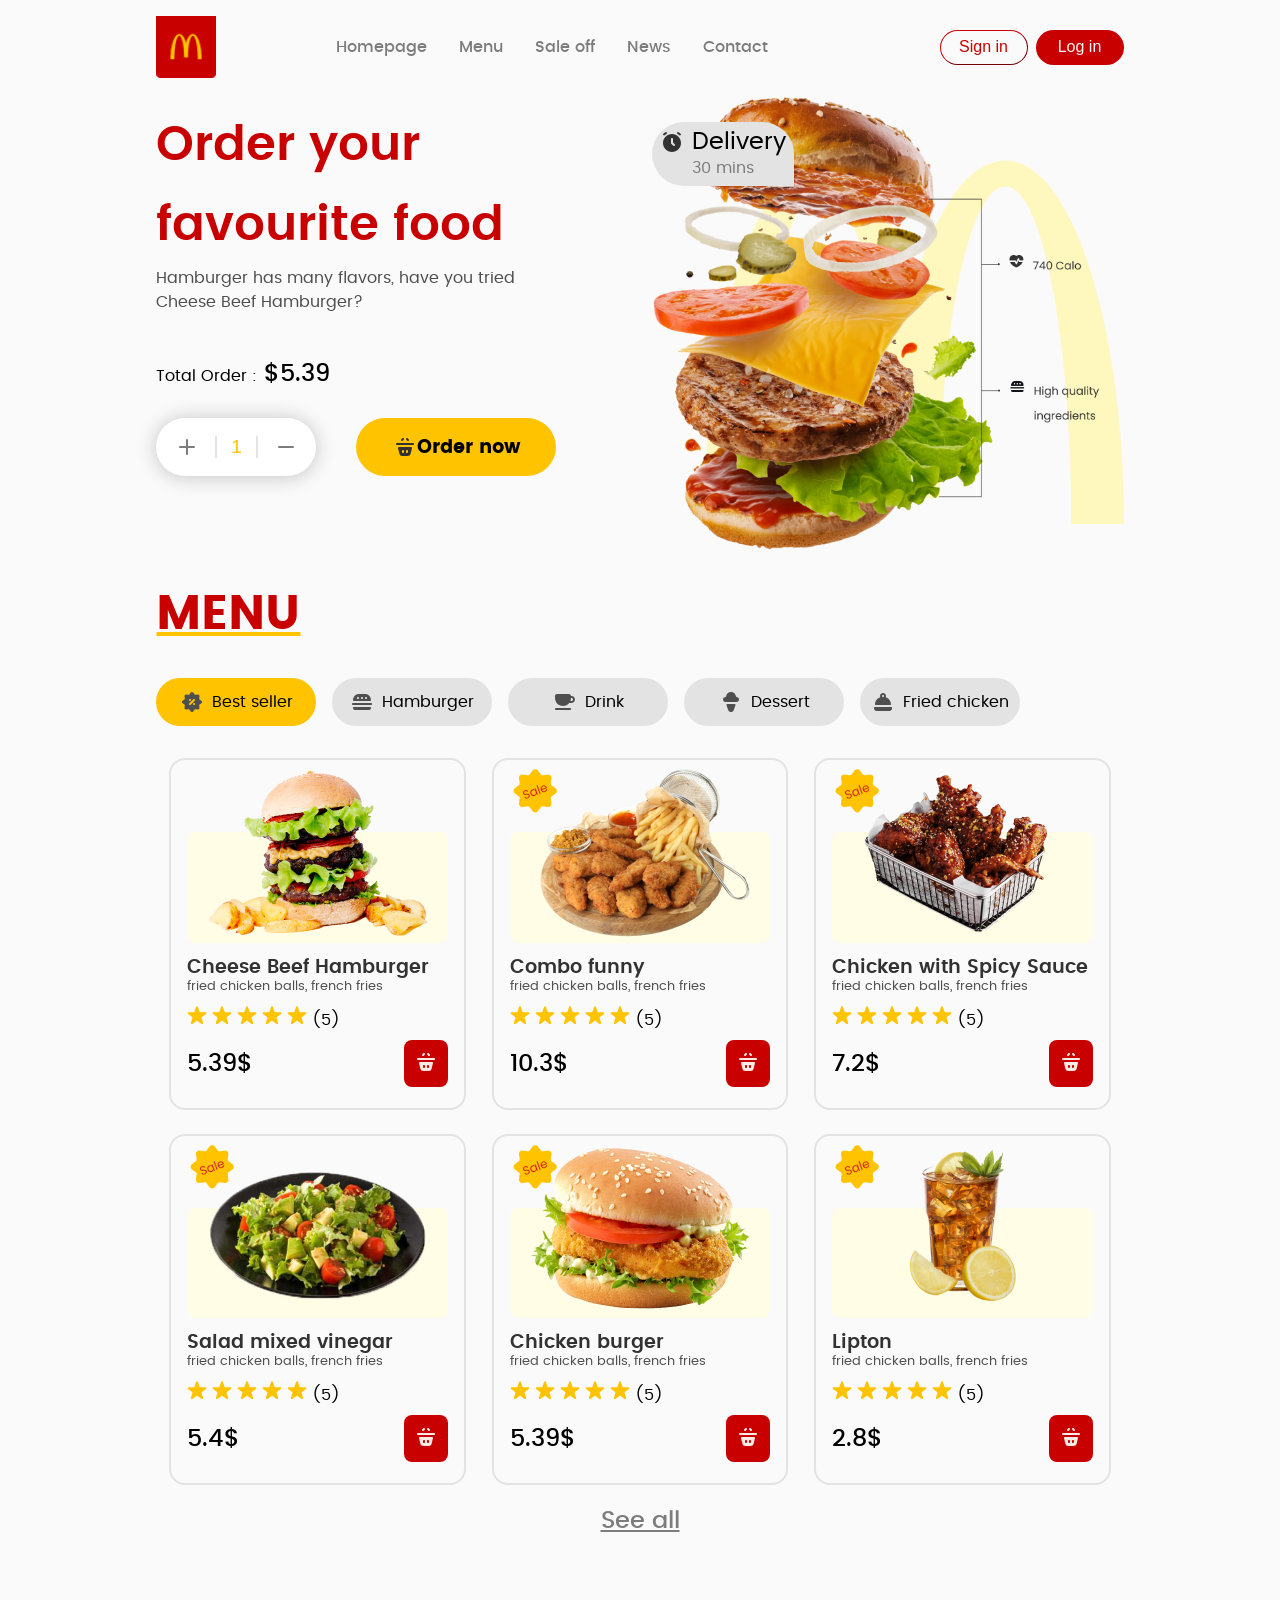
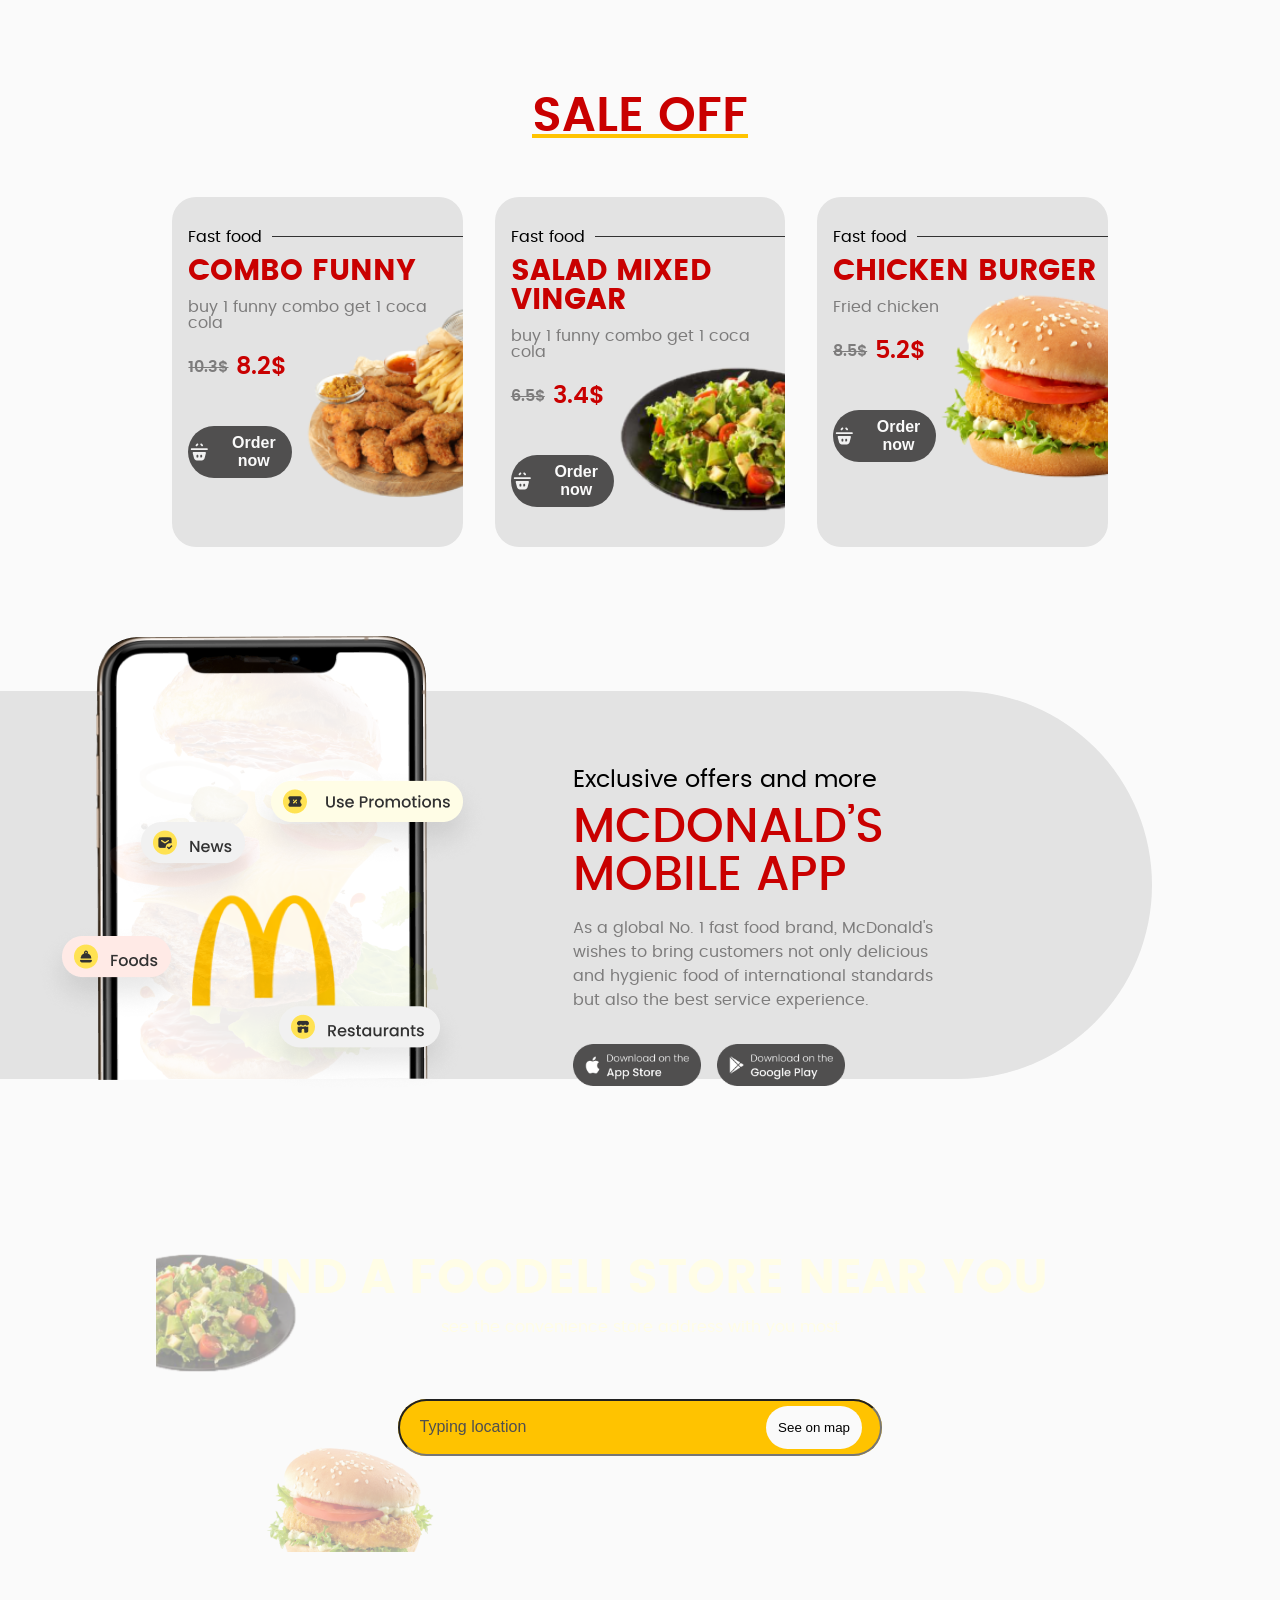
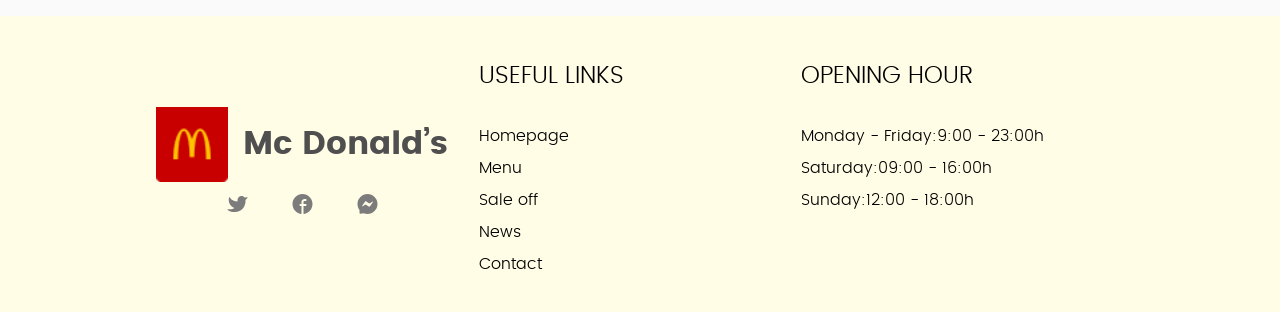
==== commit 65d246d6: "Add files via upload" ====
--- a/index.html
+++ b/index.html
@@ -6,6 +6,7 @@
     <meta http-equiv="X-UA-Compatible" content="ie=edge" />
     <link rel="stylesheet" href="style.css" />
     <link rel="stylesheet" href="media.css" />
+
     <title>Macdonald</title>
   </head>
   <body>
@@ -57,6 +58,7 @@
             </p>
             <div class="count-main_hero">
               <svg
+                class="positive"
                 xmlns="http://www.w3.org/2000/svg"
                 width="24"
                 height="24"
@@ -79,9 +81,10 @@
                 ></path>
               </svg>
 
-              <p class="count-number">3</p>
+              <input type="number" class="count-number">
 
               <svg
+                class="negetive"
                 xmlns="http://www.w3.org/2000/svg"
                 width="24"
                 height="24"
@@ -155,12 +158,11 @@
             Delivery <br /><span class="under-delivery">30 mins</span>
           </p>
         </div>
-        
       </section>
       <section class="container">
         <h2 class="menu-text">MENU</h2>
         <div class="menu-food">
-          <div class="menu-food-item">
+          <div class="menu-food-item food-item1">
             <svg
               xmlns="http://www.w3.org/2000/svg"
               width="24"
@@ -177,7 +179,7 @@
             </svg>
             <p>Best seller</p>
           </div>
-          <div class="menu-food-item">
+          <div class="menu-food-item food-item2">
             <svg
               xmlns="http://www.w3.org/2000/svg"
               width="24"
@@ -202,7 +204,7 @@
             </svg>
             <p>Hamburger</p>
           </div>
-          <div class="menu-food-item">
+          <div class="menu-food-item food-item3">
             <svg
               xmlns="http://www.w3.org/2000/svg"
               width="24"
@@ -223,7 +225,7 @@
             </svg>
             <p>Drink</p>
           </div>
-          <div class="menu-food-item">
+          <div class="menu-food-item food-item4">
             <svg
               xmlns="http://www.w3.org/2000/svg"
               width="24"
@@ -244,7 +246,7 @@
             </svg>
             <p>Dessert</p>
           </div>
-          <div class="menu-food-item">
+          <div class="menu-food-item food-item5">
             <svg
               xmlns="http://www.w3.org/2000/svg"
               width="24"
@@ -273,7 +275,7 @@
           </div>
         </div>
         <div class="food">
-          <div class="item-food">
+          <div class="item-food item-food1">
             <div class="img-food">
               <img src="img/2.png " alt="" />
               <div class="back-food"></div>
@@ -375,7 +377,7 @@
               </div>
             </div>
           </div>
-          <div class="item-food">
+          <div class="item-food item-food2">
             <div class="sale">
               <img src="img/Badge Discount (1).png" alt="" />
             </div>
@@ -480,7 +482,7 @@
               </div>
             </div>
           </div>
-          <div class="item-food">
+          <div class="item-food item-food3">
             <div class="sale">
               <img src="img/Badge Discount (1).png" alt="" />
             </div>
@@ -585,7 +587,7 @@
               </div>
             </div>
           </div>
-          <div class="item-food">
+          <div class="item-food item-food4">
             <div class="sale">
               <img src="img/Badge Discount (1).png" alt="" />
             </div>
@@ -690,7 +692,7 @@
               </div>
             </div>
           </div>
-          <div class="item-food">
+          <div class="item-food item-food5">
             <div class="sale">
               <img src="img/Badge Discount (1).png" alt="" />
             </div>
@@ -798,7 +800,7 @@
               </div>
             </div>
           </div>
-          <div class="item-food">
+          <div class="item-food item-food6">
             <div class="sale">
               <img src="img/Badge Discount (1).png" alt="" />
             </div>
@@ -1162,5 +1164,6 @@
         </section>
       </footer>
     </main>
+    <script src="script.js"></script>
   </body>
 </html>
--- a/style.css
+++ b/style.css
@@ -59,7 +59,7 @@
   background-color: var(--color_fafafa);
 }
 .container {
-  max-width: 72rem;
+  max-width: 75.55%;
   margin: auto;
 }
 /***********header***********/
@@ -134,6 +134,7 @@
   flex-direction: column;
   justify-content: center;
   gap: 6px;
+  position: relative;
 }
 
 .bun {
@@ -158,25 +159,50 @@
   border-radius: 8px 8px 30px 30px;
   height: 14px;
 }
+.bun,
+.patty {
+  transition: 0.3s ease;
+}
+
+.burger-icon.active .top {
+  position: absolute;
+  top: 50%;
+  transform: translateY(-50%) rotate(45deg);
+  height: 10px;
+  border-radius: 10px;
+}
+
+.burger-icon.active .bottom {
+  position: absolute;
+  top: 50%;
+  transform: translateY(-50%) rotate(-45deg);
+  height: 10px;
+  border-radius: 10px;
+}
+
+.burger-icon.active .patty {
+  opacity: 0;
+}
 .menu-header-mobile {
   display: flex;
   flex-direction: column;
   align-items: center;
   position: absolute;
+  position: fixed;
+  z-index: 99;
   border-width: 0px;
   border-right-width: 2px;
   border-color: var(--color_323232);
   border-style: solid;
-  border-radius: 0rem 0rem 1rem 0rem;
   list-style: none;
   gap: 30px;
-  margin-top: 17rem;
+  margin-top: 87vh;
   width: 200px;
-  height: 50vh;
+  height: 100vh;
   padding: 1rem;
   transform: translateX(-500px);
   background-color: var(--color_E3E3E3);
-  transition: all 340ms ease-in 20ms;
+  transition: all 180ms ease-in 20ms;
 }
 .menu-header-mobile li {
   cursor: pointer;
@@ -207,12 +233,11 @@
   grid-area: mainitem1;
   margin-top: auto;
   width: 80%;
-  
 }
 .main-left-down {
   display: grid;
-  grid-template-columns: repeat(2,200px);
-  grid-template-rows: repeat(2,auto);
+  grid-template-columns: repeat(2, 200px);
+  grid-template-rows: repeat(2, auto);
   max-width: 70%;
   grid-area: mainitem2;
 }
@@ -237,8 +262,8 @@
 }
 .main-left-down {
   display: grid;
-  grid-template-columns: repeat(2,200px);
-  grid-template-rows: repeat(2,auto);
+  grid-template-columns: repeat(2, 200px);
+  grid-template-rows: repeat(2, auto);
   max-width: 70%;
   grid-area: mainitem2;
 }
@@ -267,13 +292,23 @@
 .count-main_hero svg {
   cursor: pointer;
 }
+
+.count-number::-webkit-outer-spin-button,
+.count-number::-webkit-inner-spin-button {
+  -webkit-appearance: none;
+  margin: 0;
+}
 .count-number {
+  width: 4ch;
   font-size: 1.2rem;
   border-width: 0px 2px;
   border-style: solid;
   border-color: var(--color_E3E3E3);
-  padding: 0px 1rem;
+  padding: 0px 0rem;
+  text-align: center;
   color: var(--color_FFC300);
+  -moz-appearance: textfield;
+  appearance: textfield;
 }
 .order-main {
   display: flex;
@@ -333,10 +368,7 @@
   cursor: pointer;
   background-color: var(--color_E3E3E3);
   border-radius: 2rem;
-  transition: all 140ms ease-in 20ms;
-}
-.menu-food-item:hover {
-  background-color: var(--color_FFC300);
+  transition: all 100ms ease-in;
 }
 .food {
   margin-top: 2rem;
@@ -359,17 +391,19 @@
 .img-food {
   display: flex;
   justify-content: center;
-}
+  position: relative;
+}
+
 .food img {
-  position: relative;
   z-index: 1;
 }
+
 .back-food {
   background-color: var(--color_FFFDE6);
-  width: 21%;
-  height: 15%;
+  width: 100%;
+  height: 65%;
   margin-top: 4rem;
-  border-radius: 1rem;
+  border-radius: 0.5rem;
   position: absolute;
 }
 .text-food {
@@ -697,7 +731,8 @@
 }
 .li-footer-link {
   margin: 0;
-  padding: 0%;
+  padding: 0;
+
   list-style: none;
   line-height: 2rem;
   font-weight: 200;
--- a/media.css
+++ b/media.css
@@ -33,9 +33,7 @@
   .login_button {
     margin-top: -0.5rem;
   }
-  .burger-icon:hover ~ .menu-header-mobile {
-    transform: translateX(-8px);
-  }
+
   /***************main************/
   .main_hero {
     flex-direction: column;
@@ -74,7 +72,7 @@
     margin: 0;
   }
   .order-main{
-    font-size: 1rem;
+    font-size: 100%;
     font-weight: 500;
     height: 80%;
   }
@@ -86,9 +84,15 @@
     display: none;
   }
   /***********main-section-part2**************/
+  .menu-text{
+    margin-left: 0.5rem;
+  }
   .menu-food {
     margin: 0rem 0.5rem;
     overflow-x: scroll;
+  }
+  .back-food{
+    width: 100%;
   }
   /****************main-section-part4**************/
   .item-app {
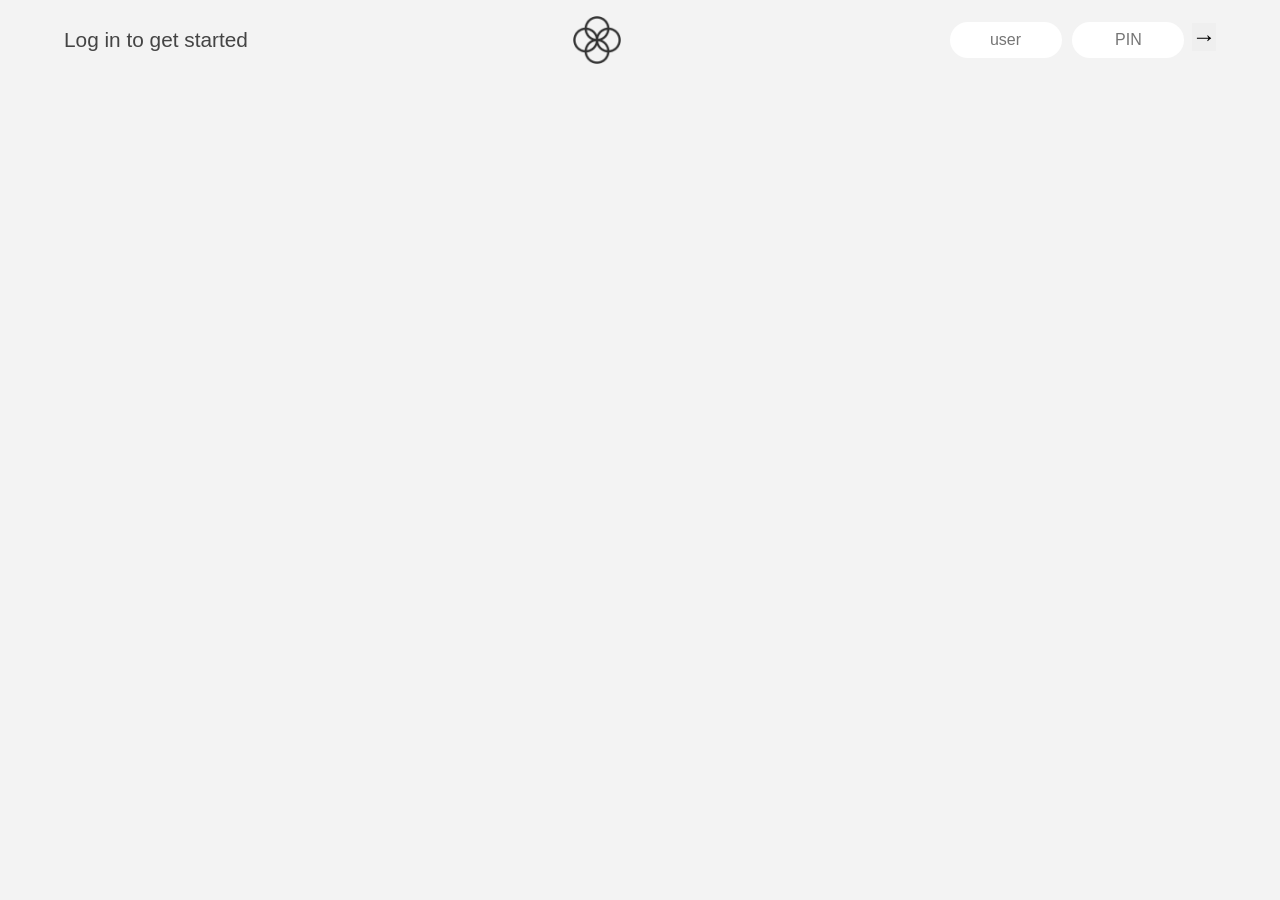
==== commit 42cf101b: "Add files via upload" ====
--- a/index.html
+++ b/index.html
@@ -5,1165 +5,96 @@
     <meta name="viewport" content="width=device-width, initial-scale=1.0" />
     <meta http-equiv="X-UA-Compatible" content="ie=edge" />
     <link rel="stylesheet" href="style.css" />
-    <link rel="stylesheet" href="media.css" />
-
-    <title>Macdonald</title>
+    <link rel="stylesheet" href="media.css">
+    <link rel="shortcut icon" href="img/icon.png" type="image/x-icon">
+    <title>Bank</title>
   </head>
   <body>
-    <header class="header container">
-      <section class="flex_menu">
-        <div class="flex_menu">
-          <img src="img/lgo.png" alt="" />
-          <ul class="flex_menu-ul">
-            <li>Homepage</li>
-            <li>Menu</li>
-            <li>Sale off</li>
-            <li>News</li>
-            <li>Contact</li>
-          </ul>
+    <header class="container1 header-style">
+      <p>Log in to get started</p>
+      <img src="/img/logo.png" alt="" />
+      <div>
+        <input class="input-header1" type="text" placeholder="user"  />
+        <input class="input-header2" type="text" placeholder="PIN" maxlength="4"/>
+        <button class="button-header">→</button>
+      </div>
+    </header>
+    <main class="container2">
+      <section class="header-main">
+        <div class="header-main-left">
+          <p class="header-main-text-left">Current balance</p>
+          <p class="header-main-text-left-2">As of 04/07/2026, 14:04</p>
         </div>
-        <div class="buttons">
-          <button class="signin_button">Sign in</button>
-          <button class="login_button">Log in</button>
-        </div>
-        <div class="burger-icon">
-          <div class="bun top"></div>
-          <div class="patty"></div>
-          <div class="bun bottom"></div>
-        </div>
-
-        <ul class="menu-header-mobile">
-          <li>Homepage</li>
-          <li>Menu</li>
-          <li>Sale off</li>
-          <li>News</li>
-          <li>Contact</li>
-          <button class="signin_button">Sign in</button>
-          <button class="login_button">Log in</button>
-        </ul>
+        <p class="header-main-text-right">25 952,59 €</p>
       </section>
-    </header>
-    <main>
-      <section class="container main_hero">
-        <div class="parents_grid">
-          <div class="main-left-up">
-            <h1 class="text-main_hero">Order your favourite food</h1>
-            <p class="text-under-main_hero">
-              Hamburger has many flavors, have you tried Cheese Beef Hamburger?
-            </p>
-          </div>
-          <div class="main-left-down">
-            <p class="total-main">
-              Total Order :<span class="total-number"> $5.39</span>
-            </p>
-            <div class="count-main_hero">
-              <svg
-                class="positive"
-                xmlns="http://www.w3.org/2000/svg"
-                width="24"
-                height="24"
-                viewBox="0 0 24 24"
-                fill="none"
-              >
-                <path
-                  d="M12 5V19"
-                  stroke="#7D7C7C"
-                  stroke-width="2"
-                  stroke-linecap="round"
-                  stroke-linejoin="round"
-                ></path>
-                <path
-                  d="M5 12H19"
-                  stroke="#7D7C7C"
-                  stroke-width="2"
-                  stroke-linecap="round"
-                  stroke-linejoin="round"
-                ></path>
-              </svg>
-
-              <input type="number" class="count-number">
-
-              <svg
-                class="negetive"
-                xmlns="http://www.w3.org/2000/svg"
-                width="24"
-                height="24"
-                viewBox="0 0 24 24"
-                fill="none"
-              >
-                <path
-                  d="M5 12H19"
-                  stroke="#7D7C7C"
-                  stroke-width="2"
-                  stroke-linecap="round"
-                  stroke-linejoin="round"
-                ></path>
-              </svg>
-            </div>
-            <div class="order-main">
-              <svg
-                xmlns="http://www.w3.org/2000/svg"
-                width="24"
-                height="24"
-                viewBox="0 0 24 24"
-                fill="none"
-              >
-                <path
-                  fill-rule="evenodd"
-                  clip-rule="evenodd"
-                  d="M5.9963 12C5.344 12 4.86633 12.6144 5.02717 13.2466L6.42488 18.7398C6.76319 20.0693 7.96032 21 9.33225 21H14.6652C16.0383 21 17.2362 20.0678 17.5734 18.7367L18.9644 13.2456C19.1245 12.6137 18.6469 12 17.9951 12H5.9963ZM9 16C9 15.4477 9.44771 15 10 15C10.5523 15 11 15.4477 11 16V17C11 17.5523 10.5523 18 10 18C9.44771 18 9 17.5523 9 17V16ZM13 16C13 15.4477 13.4477 15 14 15C14.5523 15 15 15.4477 15 16V17C15 17.5523 14.5523 18 14 18C13.4477 18 13 17.5523 13 17V16Z"
-                  fill="#323232"
-                ></path>
-                <path
-                  d="M3 9C3 8.44772 3.44772 8 4 8H20C20.5523 8 21 8.44772 21 9C21 9.55228 20.5523 10 20 10H4C3.44772 10 3 9.55228 3 9Z"
-                  fill="#323232"
-                ></path>
-                <path
-                  fill-rule="evenodd"
-                  clip-rule="evenodd"
-                  d="M10.7071 4.70711C11.0976 4.31658 11.0976 3.68342 10.7071 3.29289C10.3166 2.90237 9.68342 2.90237 9.29289 3.29289L8.29289 4.29289C7.90237 4.68342 7.90237 5.31658 8.29289 5.70711C8.68342 6.09763 9.31658 6.09763 9.70711 5.70711L10.7071 4.70711ZM13.2929 4.70711C12.9024 4.31658 12.9024 3.68342 13.2929 3.29289C13.6834 2.90237 14.3166 2.90237 14.7071 3.29289L15.7071 4.29289C16.0976 4.68342 16.0976 5.31658 15.7071 5.70711C15.3166 6.09763 14.6834 6.09763 14.2929 5.70711L13.2929 4.70711Z"
-                  fill="#323232"
-                ></path>
-              </svg>
-              <p>Order now</p>
-            </div>
-          </div>
-          <img src="img/Group 15.png" alt="" />
-        </div>
-
-        <div class="delivery-grid">
-          <svg
-            xmlns="http://www.w3.org/2000/svg"
-            width="24"
-            height="24"
-            viewBox="0 0 24 24"
-            fill="none"
-          >
-            <path
-              fill-rule="evenodd"
-              clip-rule="evenodd"
-              d="M3 13C3 8.02944 7.02944 4 12 4C16.9706 4 21 8.02944 21 13C21 17.9706 16.9706 22 12 22C7.02944 22 3 17.9706 3 13ZM13 9C13 8.44772 12.5523 8 12 8C11.4477 8 11 8.44772 11 9V13C11 13.2652 11.1054 13.5196 11.2929 13.7071L13.2929 15.7071C13.6834 16.0976 14.3166 16.0976 14.7071 15.7071C15.0976 15.3166 15.0976 14.6834 14.7071 14.2929L13 12.5858V9Z"
-              fill="#323232"
-            ></path>
-            <path
-              d="M4.60006 5.30006C4.15823 5.63143 3.53143 5.54189 3.20006 5.10006C2.86869 4.65823 2.95823 4.03143 3.40006 3.70006L5.40006 2.20006C5.84189 1.86869 6.46869 1.95823 6.80006 2.40006C7.13143 2.84189 7.04189 3.46869 6.60006 3.80006L4.60006 5.30006Z"
-              fill="#323232"
-            ></path>
-            <path
-              d="M18.6001 2.20018C18.1582 1.86881 17.5314 1.95835 17.2001 2.40018C16.8687 2.842 16.9582 3.46881 17.4001 3.80018L19.4001 5.30018C19.8419 5.63155 20.4687 5.542 20.8001 5.10018C21.1314 4.65835 21.0419 4.03155 20.6001 3.70018L18.6001 2.20018Z"
-              fill="#323232"
-            ></path>
-          </svg>
-          <p class="delivery">
-            Delivery <br /><span class="under-delivery">30 mins</span>
-          </p>
-        </div>
-      </section>
-      <section class="container">
-        <h2 class="menu-text">MENU</h2>
-        <div class="menu-food">
-          <div class="menu-food-item food-item1">
-            <svg
-              xmlns="http://www.w3.org/2000/svg"
-              width="24"
-              height="24"
-              viewBox="0 0 24 24"
-              fill="none"
-            >
-              <path
-                fill-rule="evenodd"
-                clip-rule="evenodd"
-                d="M13.2193 2.60795C12.607 1.80052 11.3932 1.80052 10.781 2.60795L9.40692 4.42007C9.18858 4.70802 8.83187 4.85577 8.47387 4.80655L6.22093 4.49678C5.21707 4.35876 4.35876 5.21707 4.49678 6.22092L4.80655 8.47387C4.85577 8.83187 4.70802 9.18858 4.42007 9.40692L2.60795 10.781C1.80052 11.3932 1.80052 12.607 2.60795 13.2193L4.42007 14.5933C4.70802 14.8116 4.85577 15.1683 4.80655 15.5263L4.49678 17.7793C4.35876 18.7831 5.21707 19.6415 6.22092 19.5034L8.47387 19.1937C8.83187 19.1444 9.18858 19.2922 9.40691 19.5801L10.781 21.3923C11.3932 22.1997 12.607 22.1997 13.2193 21.3923L14.5933 19.5801C14.8116 19.2922 15.1683 19.1444 15.5263 19.1937L17.7793 19.5034C18.7831 19.6415 19.6415 18.7831 19.5034 17.7793L19.1937 15.5263C19.1444 15.1683 19.2922 14.8116 19.5801 14.5933L21.3923 13.2193C22.1997 12.607 22.1997 11.3932 21.3923 10.781L19.5801 9.40692C19.2922 9.18858 19.1444 8.83187 19.1937 8.47387L19.5034 6.22092C19.6415 5.21707 18.7831 4.35876 17.7793 4.49678L15.5263 4.80655C15.1683 4.85577 14.8116 4.70802 14.5933 4.42007L13.2193 2.60795ZM14.7071 9.2929C14.3166 8.90237 13.6834 8.90237 13.2929 9.2929L9.29289 13.2929C8.90237 13.6834 8.90237 14.3166 9.29289 14.7071C9.68342 15.0976 10.3166 15.0976 10.7071 14.7071L14.7071 10.7071C15.0976 10.3166 15.0976 9.68342 14.7071 9.2929ZM10 11C9.44772 11 9 10.5523 9 10C9 9.44772 9.44772 9 10 9C10.5523 9 11 9.44772 11 10C11 10.5523 10.5523 11 10 11ZM14 15C14.5523 15 15 14.5523 15 14C15 13.4477 14.5523 13 14 13C13.4477 13 13 13.4477 13 14C13 14.5523 13.4477 15 14 15Z"
-                fill="#504F4F"
-              ></path>
-            </svg>
-            <p>Best seller</p>
-          </div>
-          <div class="menu-food-item food-item2">
-            <svg
-              xmlns="http://www.w3.org/2000/svg"
-              width="24"
-              height="24"
-              viewBox="0 0 24 24"
-              fill="none"
-            >
-              <path
-                d="M2 14C2 13.4477 2.44772 13 3 13H21C21.5523 13 22 13.4477 22 14C22 14.5523 21.5523 15 21 15H3C2.44772 15 2 14.5523 2 14Z"
-                fill="#504F4F"
-              ></path>
-              <path
-                fill-rule="evenodd"
-                clip-rule="evenodd"
-                d="M3 10C3 6.68629 5.68629 4 9 4H15C18.3137 4 21 6.68629 21 10C21 10.5523 20.5523 11 20 11H4C3.44772 11 3 10.5523 3 10ZM9 8C9 8.55228 8.55228 9 8 9C7.44772 9 7 8.55228 7 8C7 7.44772 7.44772 7 8 7C8.55228 7 9 7.44772 9 8ZM12 9C12.5523 9 13 8.55228 13 8C13 7.44772 12.5523 7 12 7C11.4477 7 11 7.44772 11 8C11 8.55228 11.4477 9 12 9ZM17 8C17 8.55228 16.5523 9 16 9C15.4477 9 15 8.55228 15 8C15 7.44772 15.4477 7 16 7C16.5523 7 17 7.44772 17 8Z"
-                fill="#504F4F"
-              ></path>
-              <path
-                d="M21 18C21 19.1046 20.1046 20 19 20H5C3.89543 20 3 19.1046 3 18C3 17.4477 3.44772 17 4 17H20C20.5523 17 21 17.4477 21 18Z"
-                fill="#504F4F"
-              ></path>
-            </svg>
-            <p>Hamburger</p>
-          </div>
-          <div class="menu-food-item food-item3">
-            <svg
-              xmlns="http://www.w3.org/2000/svg"
-              width="24"
-              height="24"
-              viewBox="0 0 24 24"
-              fill="none"
-            >
-              <path
-                d="M2 19C2 18.4477 2.44772 18 3 18H17C17.5523 18 18 18.4477 18 19C18 19.5523 17.5523 20 17 20H3C2.44772 20 2 19.5523 2 19Z"
-                fill="#504F4F"
-              ></path>
-              <path
-                fill-rule="evenodd"
-                clip-rule="evenodd"
-                d="M4 4C2.89543 4 2 4.89543 2 6V8C2 12.4183 5.58172 16 10 16C12.5264 16 14.7793 14.8289 16.2454 13H18.5C20.433 13 22 11.433 22 9.5C22 7.567 20.433 6 18.5 6H18C18 4.89543 17.1046 4 16 4H4ZM18 8C18 9.0609 17.7935 10.0736 17.4185 11H18.5C19.3284 11 20 10.3284 20 9.5C20 8.67157 19.3284 8 18.5 8H18Z"
-                fill="#504F4F"
-              ></path>
-            </svg>
-            <p>Drink</p>
-          </div>
-          <div class="menu-food-item food-item4">
-            <svg
-              xmlns="http://www.w3.org/2000/svg"
-              width="24"
-              height="24"
-              viewBox="0 0 24 24"
-              fill="none"
-            >
-              <path
-                d="M7.50668 15.3511C7.26153 14.6974 7.74481 14 8.44301 14H15.557C16.2552 14 16.7385 14.6974 16.4933 15.3511L14.7023 20.1273C14.2799 21.2538 13.203 22 12 22C10.797 22 9.72017 21.2538 9.29777 20.1273L7.50668 15.3511Z"
-                fill="#504F4F"
-              ></path>
-              <path
-                fill-rule="evenodd"
-                clip-rule="evenodd"
-                d="M16.9754 6.5007C17.0026 6.7755 17.2239 7 17.5 7C18.8807 7 20 8.11929 20 9.5C20 10.8807 18.8807 12 17.5 12H12H6.5C5.11929 12 4 10.8807 4 9.5C4 8.11929 5.11929 7 6.5 7C6.77614 7 6.99737 6.7755 7.02462 6.5007C7.27516 3.9737 9.40709 2 12 2C14.5929 2 16.7248 3.9737 16.9754 6.5007Z"
-                fill="#504F4F"
-              ></path>
-            </svg>
-            <p>Dessert</p>
-          </div>
-          <div class="menu-food-item food-item5">
-            <svg
-              xmlns="http://www.w3.org/2000/svg"
-              width="24"
-              height="24"
-              viewBox="0 0 24 24"
-              fill="none"
-            >
-              <path
-                d="M3 17.8C3 17.3582 3.35817 17 3.8 17H20.2C20.6418 17 21 17.3582 21 17.8C21 19.5673 19.5673 21 17.8 21H6.2C4.43269 21 3 19.5673 3 17.8Z"
-                fill="#504F4F"
-              ></path>
-              <path
-                fill-rule="evenodd"
-                clip-rule="evenodd"
-                d="M3.8 17C3.35817 17 3 17.3582 3 17.8C3 19.5673 4.43269 21 6.2 21H17.8C19.5673 21 21 19.5673 21 17.8C21 17.3582 20.6418 17 20.2 17H3.8Z"
-                fill="#504F4F"
-              ></path>
-              <path
-                fill-rule="evenodd"
-                clip-rule="evenodd"
-                d="M14.6785 7.35254C14.8842 6.94614 15 6.4866 15 6C15 4.34315 13.6569 3 12 3C10.3431 3 9 4.34315 9 6C9 6.4866 9.11585 6.94614 9.32147 7.35254C6.23647 8.32706 4 11.2119 4 14.619C4 14.8294 4.17056 15 4.38095 15H19.619C19.8294 15 20 14.8294 20 14.619C20 11.2119 17.7635 8.32706 14.6785 7.35254ZM13 6C13 6.55228 12.5523 7 12 7C11.4477 7 11 6.55228 11 6C11 5.44772 11.4477 5 12 5C12.5523 5 13 5.44772 13 6Z"
-                fill="#504F4F"
-              ></path>
-            </svg>
-            <p>Fried chicken</p>
+      <section class="grid-section-2">
+        <div class="item1">
+          <div class="item12">
+            <div class="item1-number item1-number-positive">23 desposit</div>
+            <div class="item1-date">Today</div>
+            <div class="item1-money">50 000,00 €</div>
           </div>
         </div>
-        <div class="food">
-          <div class="item-food item-food1">
-            <div class="img-food">
-              <img src="img/2.png " alt="" />
-              <div class="back-food"></div>
+        <div class="item2">
+          <div class="item21">
+            <p class="item2-text-header">Transfer money</p>
+            <div class="item2-div-input">
+              <input class="item2-input" type="text" />
+              <input class="item2-input" type="number" />
+              <button class="item2-button">→</button>
             </div>
-            <div>
-              <p class="text-food">Cheese Beef Hamburger</p>
-              <p class="text-food2">fried chicken balls, french fries</p>
-              <div>
-                <svg
-                  xmlns="http://www.w3.org/2000/svg"
-                  width="20"
-                  height="19"
-                  viewBox="0 0 20 19"
-                  fill="none"
-                >
-                  <path
-                    d="M9.04894 0.927052C9.3483 0.00574112 10.6517 0.00573993 10.9511 0.927051L12.4697 5.60081C12.6035 6.01284 12.9875 6.2918 13.4207 6.2918H18.335C19.3037 6.2918 19.7065 7.53141 18.9228 8.10081L14.947 10.9894C14.5966 11.244 14.4499 11.6954 14.5838 12.1074L16.1024 16.7812C16.4017 17.7025 15.3472 18.4686 14.5635 17.8992L10.5878 15.0106C10.2373 14.756 9.7627 14.756 9.41221 15.0106L5.43648 17.8992C4.65276 18.4686 3.59828 17.7025 3.89763 16.7812L5.41623 12.1074C5.55011 11.6954 5.40345 11.244 5.05296 10.9894L1.07722 8.10081C0.293507 7.53141 0.696283 6.2918 1.66501 6.2918H6.57929C7.01252 6.2918 7.39647 6.01284 7.53035 5.60081L9.04894 0.927052Z"
-                    fill="#FFC300"
-                  ></path>
-                </svg>
-                <svg
-                  xmlns="http://www.w3.org/2000/svg"
-                  width="20"
-                  height="19"
-                  viewBox="0 0 20 19"
-                  fill="none"
-                >
-                  <path
-                    d="M9.04894 0.927052C9.3483 0.00574112 10.6517 0.00573993 10.9511 0.927051L12.4697 5.60081C12.6035 6.01284 12.9875 6.2918 13.4207 6.2918H18.335C19.3037 6.2918 19.7065 7.53141 18.9228 8.10081L14.947 10.9894C14.5966 11.244 14.4499 11.6954 14.5838 12.1074L16.1024 16.7812C16.4017 17.7025 15.3472 18.4686 14.5635 17.8992L10.5878 15.0106C10.2373 14.756 9.7627 14.756 9.41221 15.0106L5.43648 17.8992C4.65276 18.4686 3.59828 17.7025 3.89763 16.7812L5.41623 12.1074C5.55011 11.6954 5.40345 11.244 5.05296 10.9894L1.07722 8.10081C0.293507 7.53141 0.696283 6.2918 1.66501 6.2918H6.57929C7.01252 6.2918 7.39647 6.01284 7.53035 5.60081L9.04894 0.927052Z"
-                    fill="#FFC300"
-                  ></path>
-                </svg>
-                <svg
-                  xmlns="http://www.w3.org/2000/svg"
-                  width="20"
-                  height="19"
-                  viewBox="0 0 20 19"
-                  fill="none"
-                >
-                  <path
-                    d="M9.04894 0.927052C9.3483 0.00574112 10.6517 0.00573993 10.9511 0.927051L12.4697 5.60081C12.6035 6.01284 12.9875 6.2918 13.4207 6.2918H18.335C19.3037 6.2918 19.7065 7.53141 18.9228 8.10081L14.947 10.9894C14.5966 11.244 14.4499 11.6954 14.5838 12.1074L16.1024 16.7812C16.4017 17.7025 15.3472 18.4686 14.5635 17.8992L10.5878 15.0106C10.2373 14.756 9.7627 14.756 9.41221 15.0106L5.43648 17.8992C4.65276 18.4686 3.59828 17.7025 3.89763 16.7812L5.41623 12.1074C5.55011 11.6954 5.40345 11.244 5.05296 10.9894L1.07722 8.10081C0.293507 7.53141 0.696283 6.2918 1.66501 6.2918H6.57929C7.01252 6.2918 7.39647 6.01284 7.53035 5.60081L9.04894 0.927052Z"
-                    fill="#FFC300"
-                  ></path>
-                </svg>
-                <svg
-                  xmlns="http://www.w3.org/2000/svg"
-                  width="20"
-                  height="19"
-                  viewBox="0 0 20 19"
-                  fill="none"
-                >
-                  <path
-                    d="M9.04894 0.927052C9.3483 0.00574112 10.6517 0.00573993 10.9511 0.927051L12.4697 5.60081C12.6035 6.01284 12.9875 6.2918 13.4207 6.2918H18.335C19.3037 6.2918 19.7065 7.53141 18.9228 8.10081L14.947 10.9894C14.5966 11.244 14.4499 11.6954 14.5838 12.1074L16.1024 16.7812C16.4017 17.7025 15.3472 18.4686 14.5635 17.8992L10.5878 15.0106C10.2373 14.756 9.7627 14.756 9.41221 15.0106L5.43648 17.8992C4.65276 18.4686 3.59828 17.7025 3.89763 16.7812L5.41623 12.1074C5.55011 11.6954 5.40345 11.244 5.05296 10.9894L1.07722 8.10081C0.293507 7.53141 0.696283 6.2918 1.66501 6.2918H6.57929C7.01252 6.2918 7.39647 6.01284 7.53035 5.60081L9.04894 0.927052Z"
-                    fill="#FFC300"
-                  ></path>
-                </svg>
-                <svg
-                  xmlns="http://www.w3.org/2000/svg"
-                  width="20"
-                  height="19"
-                  viewBox="0 0 20 19"
-                  fill="none"
-                >
-                  <path
-                    d="M9.04894 0.927052C9.3483 0.00574112 10.6517 0.00573993 10.9511 0.927051L12.4697 5.60081C12.6035 6.01284 12.9875 6.2918 13.4207 6.2918H18.335C19.3037 6.2918 19.7065 7.53141 18.9228 8.10081L14.947 10.9894C14.5966 11.244 14.4499 11.6954 14.5838 12.1074L16.1024 16.7812C16.4017 17.7025 15.3472 18.4686 14.5635 17.8992L10.5878 15.0106C10.2373 14.756 9.7627 14.756 9.41221 15.0106L5.43648 17.8992C4.65276 18.4686 3.59828 17.7025 3.89763 16.7812L5.41623 12.1074C5.55011 11.6954 5.40345 11.244 5.05296 10.9894L1.07722 8.10081C0.293507 7.53141 0.696283 6.2918 1.66501 6.2918H6.57929C7.01252 6.2918 7.39647 6.01284 7.53035 5.60081L9.04894 0.927052Z"
-                    fill="#FFC300"
-                  ></path>
-                </svg>
-                <span>(5)</span>
-              </div>
-              <div class="price-section">
-                <p class="price-food">5.39$</p>
-                <button class="icon-buy">
-                  <svg
-                    xmlns="http://www.w3.org/2000/svg"
-                    width="24"
-                    height="24"
-                    viewBox="0 0 24 24"
-                    fill="none"
-                  >
-                    <path
-                      fill-rule="evenodd"
-                      clip-rule="evenodd"
-                      d="M5.9963 12C5.344 12 4.86633 12.6144 5.02717 13.2466L6.42488 18.7398C6.76319 20.0693 7.96032 21 9.33225 21H14.6652C16.0383 21 17.2362 20.0678 17.5734 18.7367L18.9644 13.2456C19.1245 12.6137 18.6469 12 17.9951 12H5.9963ZM9 16C9 15.4477 9.44771 15 10 15C10.5523 15 11 15.4477 11 16V17C11 17.5523 10.5523 18 10 18C9.44771 18 9 17.5523 9 17V16ZM13 16C13 15.4477 13.4477 15 14 15C14.5523 15 15 15.4477 15 16V17C15 17.5523 14.5523 18 14 18C13.4477 18 13 17.5523 13 17V16Z"
-                      fill="#FFEAE6"
-                    ></path>
-                    <path
-                      d="M3 9C3 8.44772 3.44772 8 4 8H20C20.5523 8 21 8.44772 21 9C21 9.55228 20.5523 10 20 10H4C3.44772 10 3 9.55228 3 9Z"
-                      fill="#FFEAE6"
-                    ></path>
-                    <path
-                      fill-rule="evenodd"
-                      clip-rule="evenodd"
-                      d="M10.7071 4.70711C11.0976 4.31658 11.0976 3.68342 10.7071 3.29289C10.3166 2.90237 9.68342 2.90237 9.29289 3.29289L8.29289 4.29289C7.90237 4.68342 7.90237 5.31658 8.29289 5.70711C8.68342 6.09763 9.31658 6.09763 9.70711 5.70711L10.7071 4.70711ZM13.2929 4.70711C12.9024 4.31658 12.9024 3.68342 13.2929 3.29289C13.6834 2.90237 14.3166 2.90237 14.7071 3.29289L15.7071 4.29289C16.0976 4.68342 16.0976 5.31658 15.7071 5.70711C15.3166 6.09763 14.6834 6.09763 14.2929 5.70711L13.2929 4.70711Z"
-                      fill="#FFEAE6"
-                    ></path>
-                  </svg>
-                </button>
-              </div>
-            </div>
-          </div>
-          <div class="item-food item-food2">
-            <div class="sale">
-              <img src="img/Badge Discount (1).png" alt="" />
-            </div>
-            <div class="img-food">
-              <img src="img/13 (1).png" alt="" />
-              <div class="back-food"></div>
-            </div>
-            <div>
-              <p class="text-food">Combo funny</p>
-              <p class="text-food2">fried chicken balls, french fries</p>
-              <div>
-                <svg
-                  xmlns="http://www.w3.org/2000/svg"
-                  width="20"
-                  height="19"
-                  viewBox="0 0 20 19"
-                  fill="none"
-                >
-                  <path
-                    d="M9.04894 0.927052C9.3483 0.00574112 10.6517 0.00573993 10.9511 0.927051L12.4697 5.60081C12.6035 6.01284 12.9875 6.2918 13.4207 6.2918H18.335C19.3037 6.2918 19.7065 7.53141 18.9228 8.10081L14.947 10.9894C14.5966 11.244 14.4499 11.6954 14.5838 12.1074L16.1024 16.7812C16.4017 17.7025 15.3472 18.4686 14.5635 17.8992L10.5878 15.0106C10.2373 14.756 9.7627 14.756 9.41221 15.0106L5.43648 17.8992C4.65276 18.4686 3.59828 17.7025 3.89763 16.7812L5.41623 12.1074C5.55011 11.6954 5.40345 11.244 5.05296 10.9894L1.07722 8.10081C0.293507 7.53141 0.696283 6.2918 1.66501 6.2918H6.57929C7.01252 6.2918 7.39647 6.01284 7.53035 5.60081L9.04894 0.927052Z"
-                    fill="#FFC300"
-                  ></path>
-                </svg>
-                <svg
-                  xmlns="http://www.w3.org/2000/svg"
-                  width="20"
-                  height="19"
-                  viewBox="0 0 20 19"
-                  fill="none"
-                >
-                  <path
-                    d="M9.04894 0.927052C9.3483 0.00574112 10.6517 0.00573993 10.9511 0.927051L12.4697 5.60081C12.6035 6.01284 12.9875 6.2918 13.4207 6.2918H18.335C19.3037 6.2918 19.7065 7.53141 18.9228 8.10081L14.947 10.9894C14.5966 11.244 14.4499 11.6954 14.5838 12.1074L16.1024 16.7812C16.4017 17.7025 15.3472 18.4686 14.5635 17.8992L10.5878 15.0106C10.2373 14.756 9.7627 14.756 9.41221 15.0106L5.43648 17.8992C4.65276 18.4686 3.59828 17.7025 3.89763 16.7812L5.41623 12.1074C5.55011 11.6954 5.40345 11.244 5.05296 10.9894L1.07722 8.10081C0.293507 7.53141 0.696283 6.2918 1.66501 6.2918H6.57929C7.01252 6.2918 7.39647 6.01284 7.53035 5.60081L9.04894 0.927052Z"
-                    fill="#FFC300"
-                  ></path>
-                </svg>
-                <svg
-                  xmlns="http://www.w3.org/2000/svg"
-                  width="20"
-                  height="19"
-                  viewBox="0 0 20 19"
-                  fill="none"
-                >
-                  <path
-                    d="M9.04894 0.927052C9.3483 0.00574112 10.6517 0.00573993 10.9511 0.927051L12.4697 5.60081C12.6035 6.01284 12.9875 6.2918 13.4207 6.2918H18.335C19.3037 6.2918 19.7065 7.53141 18.9228 8.10081L14.947 10.9894C14.5966 11.244 14.4499 11.6954 14.5838 12.1074L16.1024 16.7812C16.4017 17.7025 15.3472 18.4686 14.5635 17.8992L10.5878 15.0106C10.2373 14.756 9.7627 14.756 9.41221 15.0106L5.43648 17.8992C4.65276 18.4686 3.59828 17.7025 3.89763 16.7812L5.41623 12.1074C5.55011 11.6954 5.40345 11.244 5.05296 10.9894L1.07722 8.10081C0.293507 7.53141 0.696283 6.2918 1.66501 6.2918H6.57929C7.01252 6.2918 7.39647 6.01284 7.53035 5.60081L9.04894 0.927052Z"
-                    fill="#FFC300"
-                  ></path>
-                </svg>
-                <svg
-                  xmlns="http://www.w3.org/2000/svg"
-                  width="20"
-                  height="19"
-                  viewBox="0 0 20 19"
-                  fill="none"
-                >
-                  <path
-                    d="M9.04894 0.927052C9.3483 0.00574112 10.6517 0.00573993 10.9511 0.927051L12.4697 5.60081C12.6035 6.01284 12.9875 6.2918 13.4207 6.2918H18.335C19.3037 6.2918 19.7065 7.53141 18.9228 8.10081L14.947 10.9894C14.5966 11.244 14.4499 11.6954 14.5838 12.1074L16.1024 16.7812C16.4017 17.7025 15.3472 18.4686 14.5635 17.8992L10.5878 15.0106C10.2373 14.756 9.7627 14.756 9.41221 15.0106L5.43648 17.8992C4.65276 18.4686 3.59828 17.7025 3.89763 16.7812L5.41623 12.1074C5.55011 11.6954 5.40345 11.244 5.05296 10.9894L1.07722 8.10081C0.293507 7.53141 0.696283 6.2918 1.66501 6.2918H6.57929C7.01252 6.2918 7.39647 6.01284 7.53035 5.60081L9.04894 0.927052Z"
-                    fill="#FFC300"
-                  ></path>
-                </svg>
-                <svg
-                  xmlns="http://www.w3.org/2000/svg"
-                  width="20"
-                  height="19"
-                  viewBox="0 0 20 19"
-                  fill="none"
-                >
-                  <path
-                    d="M9.04894 0.927052C9.3483 0.00574112 10.6517 0.00573993 10.9511 0.927051L12.4697 5.60081C12.6035 6.01284 12.9875 6.2918 13.4207 6.2918H18.335C19.3037 6.2918 19.7065 7.53141 18.9228 8.10081L14.947 10.9894C14.5966 11.244 14.4499 11.6954 14.5838 12.1074L16.1024 16.7812C16.4017 17.7025 15.3472 18.4686 14.5635 17.8992L10.5878 15.0106C10.2373 14.756 9.7627 14.756 9.41221 15.0106L5.43648 17.8992C4.65276 18.4686 3.59828 17.7025 3.89763 16.7812L5.41623 12.1074C5.55011 11.6954 5.40345 11.244 5.05296 10.9894L1.07722 8.10081C0.293507 7.53141 0.696283 6.2918 1.66501 6.2918H6.57929C7.01252 6.2918 7.39647 6.01284 7.53035 5.60081L9.04894 0.927052Z"
-                    fill="#FFC300"
-                  ></path>
-                </svg>
-                <span>(5)</span>
-              </div>
-              <div class="price-section">
-                <p class="price-food">10.3$</p>
-                <button class="icon-buy">
-                  <svg
-                    xmlns="http://www.w3.org/2000/svg"
-                    width="24"
-                    height="24"
-                    viewBox="0 0 24 24"
-                    fill="none"
-                  >
-                    <path
-                      fill-rule="evenodd"
-                      clip-rule="evenodd"
-                      d="M5.9963 12C5.344 12 4.86633 12.6144 5.02717 13.2466L6.42488 18.7398C6.76319 20.0693 7.96032 21 9.33225 21H14.6652C16.0383 21 17.2362 20.0678 17.5734 18.7367L18.9644 13.2456C19.1245 12.6137 18.6469 12 17.9951 12H5.9963ZM9 16C9 15.4477 9.44771 15 10 15C10.5523 15 11 15.4477 11 16V17C11 17.5523 10.5523 18 10 18C9.44771 18 9 17.5523 9 17V16ZM13 16C13 15.4477 13.4477 15 14 15C14.5523 15 15 15.4477 15 16V17C15 17.5523 14.5523 18 14 18C13.4477 18 13 17.5523 13 17V16Z"
-                      fill="#FFEAE6"
-                    ></path>
-                    <path
-                      d="M3 9C3 8.44772 3.44772 8 4 8H20C20.5523 8 21 8.44772 21 9C21 9.55228 20.5523 10 20 10H4C3.44772 10 3 9.55228 3 9Z"
-                      fill="#FFEAE6"
-                    ></path>
-                    <path
-                      fill-rule="evenodd"
-                      clip-rule="evenodd"
-                      d="M10.7071 4.70711C11.0976 4.31658 11.0976 3.68342 10.7071 3.29289C10.3166 2.90237 9.68342 2.90237 9.29289 3.29289L8.29289 4.29289C7.90237 4.68342 7.90237 5.31658 8.29289 5.70711C8.68342 6.09763 9.31658 6.09763 9.70711 5.70711L10.7071 4.70711ZM13.2929 4.70711C12.9024 4.31658 12.9024 3.68342 13.2929 3.29289C13.6834 2.90237 14.3166 2.90237 14.7071 3.29289L15.7071 4.29289C16.0976 4.68342 16.0976 5.31658 15.7071 5.70711C15.3166 6.09763 14.6834 6.09763 14.2929 5.70711L13.2929 4.70711Z"
-                      fill="#FFEAE6"
-                    ></path>
-                  </svg>
-                </button>
-              </div>
-            </div>
-          </div>
-          <div class="item-food item-food3">
-            <div class="sale">
-              <img src="img/Badge Discount (1).png" alt="" />
-            </div>
-            <div class="img-food">
-              <img src="img/13 (2).png " alt="" />
-              <div class="back-food"></div>
-            </div>
-            <div>
-              <p class="text-food">Chicken with Spicy Sauce</p>
-              <p class="text-food2">fried chicken balls, french fries</p>
-              <div>
-                <svg
-                  xmlns="http://www.w3.org/2000/svg"
-                  width="20"
-                  height="19"
-                  viewBox="0 0 20 19"
-                  fill="none"
-                >
-                  <path
-                    d="M9.04894 0.927052C9.3483 0.00574112 10.6517 0.00573993 10.9511 0.927051L12.4697 5.60081C12.6035 6.01284 12.9875 6.2918 13.4207 6.2918H18.335C19.3037 6.2918 19.7065 7.53141 18.9228 8.10081L14.947 10.9894C14.5966 11.244 14.4499 11.6954 14.5838 12.1074L16.1024 16.7812C16.4017 17.7025 15.3472 18.4686 14.5635 17.8992L10.5878 15.0106C10.2373 14.756 9.7627 14.756 9.41221 15.0106L5.43648 17.8992C4.65276 18.4686 3.59828 17.7025 3.89763 16.7812L5.41623 12.1074C5.55011 11.6954 5.40345 11.244 5.05296 10.9894L1.07722 8.10081C0.293507 7.53141 0.696283 6.2918 1.66501 6.2918H6.57929C7.01252 6.2918 7.39647 6.01284 7.53035 5.60081L9.04894 0.927052Z"
-                    fill="#FFC300"
-                  ></path>
-                </svg>
-                <svg
-                  xmlns="http://www.w3.org/2000/svg"
-                  width="20"
-                  height="19"
-                  viewBox="0 0 20 19"
-                  fill="none"
-                >
-                  <path
-                    d="M9.04894 0.927052C9.3483 0.00574112 10.6517 0.00573993 10.9511 0.927051L12.4697 5.60081C12.6035 6.01284 12.9875 6.2918 13.4207 6.2918H18.335C19.3037 6.2918 19.7065 7.53141 18.9228 8.10081L14.947 10.9894C14.5966 11.244 14.4499 11.6954 14.5838 12.1074L16.1024 16.7812C16.4017 17.7025 15.3472 18.4686 14.5635 17.8992L10.5878 15.0106C10.2373 14.756 9.7627 14.756 9.41221 15.0106L5.43648 17.8992C4.65276 18.4686 3.59828 17.7025 3.89763 16.7812L5.41623 12.1074C5.55011 11.6954 5.40345 11.244 5.05296 10.9894L1.07722 8.10081C0.293507 7.53141 0.696283 6.2918 1.66501 6.2918H6.57929C7.01252 6.2918 7.39647 6.01284 7.53035 5.60081L9.04894 0.927052Z"
-                    fill="#FFC300"
-                  ></path>
-                </svg>
-                <svg
-                  xmlns="http://www.w3.org/2000/svg"
-                  width="20"
-                  height="19"
-                  viewBox="0 0 20 19"
-                  fill="none"
-                >
-                  <path
-                    d="M9.04894 0.927052C9.3483 0.00574112 10.6517 0.00573993 10.9511 0.927051L12.4697 5.60081C12.6035 6.01284 12.9875 6.2918 13.4207 6.2918H18.335C19.3037 6.2918 19.7065 7.53141 18.9228 8.10081L14.947 10.9894C14.5966 11.244 14.4499 11.6954 14.5838 12.1074L16.1024 16.7812C16.4017 17.7025 15.3472 18.4686 14.5635 17.8992L10.5878 15.0106C10.2373 14.756 9.7627 14.756 9.41221 15.0106L5.43648 17.8992C4.65276 18.4686 3.59828 17.7025 3.89763 16.7812L5.41623 12.1074C5.55011 11.6954 5.40345 11.244 5.05296 10.9894L1.07722 8.10081C0.293507 7.53141 0.696283 6.2918 1.66501 6.2918H6.57929C7.01252 6.2918 7.39647 6.01284 7.53035 5.60081L9.04894 0.927052Z"
-                    fill="#FFC300"
-                  ></path>
-                </svg>
-                <svg
-                  xmlns="http://www.w3.org/2000/svg"
-                  width="20"
-                  height="19"
-                  viewBox="0 0 20 19"
-                  fill="none"
-                >
-                  <path
-                    d="M9.04894 0.927052C9.3483 0.00574112 10.6517 0.00573993 10.9511 0.927051L12.4697 5.60081C12.6035 6.01284 12.9875 6.2918 13.4207 6.2918H18.335C19.3037 6.2918 19.7065 7.53141 18.9228 8.10081L14.947 10.9894C14.5966 11.244 14.4499 11.6954 14.5838 12.1074L16.1024 16.7812C16.4017 17.7025 15.3472 18.4686 14.5635 17.8992L10.5878 15.0106C10.2373 14.756 9.7627 14.756 9.41221 15.0106L5.43648 17.8992C4.65276 18.4686 3.59828 17.7025 3.89763 16.7812L5.41623 12.1074C5.55011 11.6954 5.40345 11.244 5.05296 10.9894L1.07722 8.10081C0.293507 7.53141 0.696283 6.2918 1.66501 6.2918H6.57929C7.01252 6.2918 7.39647 6.01284 7.53035 5.60081L9.04894 0.927052Z"
-                    fill="#FFC300"
-                  ></path>
-                </svg>
-                <svg
-                  xmlns="http://www.w3.org/2000/svg"
-                  width="20"
-                  height="19"
-                  viewBox="0 0 20 19"
-                  fill="none"
-                >
-                  <path
-                    d="M9.04894 0.927052C9.3483 0.00574112 10.6517 0.00573993 10.9511 0.927051L12.4697 5.60081C12.6035 6.01284 12.9875 6.2918 13.4207 6.2918H18.335C19.3037 6.2918 19.7065 7.53141 18.9228 8.10081L14.947 10.9894C14.5966 11.244 14.4499 11.6954 14.5838 12.1074L16.1024 16.7812C16.4017 17.7025 15.3472 18.4686 14.5635 17.8992L10.5878 15.0106C10.2373 14.756 9.7627 14.756 9.41221 15.0106L5.43648 17.8992C4.65276 18.4686 3.59828 17.7025 3.89763 16.7812L5.41623 12.1074C5.55011 11.6954 5.40345 11.244 5.05296 10.9894L1.07722 8.10081C0.293507 7.53141 0.696283 6.2918 1.66501 6.2918H6.57929C7.01252 6.2918 7.39647 6.01284 7.53035 5.60081L9.04894 0.927052Z"
-                    fill="#FFC300"
-                  ></path>
-                </svg>
-                <span>(5)</span>
-              </div>
-              <div class="price-section">
-                <p class="price-food">7.2$</p>
-                <button class="icon-buy">
-                  <svg
-                    xmlns="http://www.w3.org/2000/svg"
-                    width="24"
-                    height="24"
-                    viewBox="0 0 24 24"
-                    fill="none"
-                  >
-                    <path
-                      fill-rule="evenodd"
-                      clip-rule="evenodd"
-                      d="M5.9963 12C5.344 12 4.86633 12.6144 5.02717 13.2466L6.42488 18.7398C6.76319 20.0693 7.96032 21 9.33225 21H14.6652C16.0383 21 17.2362 20.0678 17.5734 18.7367L18.9644 13.2456C19.1245 12.6137 18.6469 12 17.9951 12H5.9963ZM9 16C9 15.4477 9.44771 15 10 15C10.5523 15 11 15.4477 11 16V17C11 17.5523 10.5523 18 10 18C9.44771 18 9 17.5523 9 17V16ZM13 16C13 15.4477 13.4477 15 14 15C14.5523 15 15 15.4477 15 16V17C15 17.5523 14.5523 18 14 18C13.4477 18 13 17.5523 13 17V16Z"
-                      fill="#FFEAE6"
-                    ></path>
-                    <path
-                      d="M3 9C3 8.44772 3.44772 8 4 8H20C20.5523 8 21 8.44772 21 9C21 9.55228 20.5523 10 20 10H4C3.44772 10 3 9.55228 3 9Z"
-                      fill="#FFEAE6"
-                    ></path>
-                    <path
-                      fill-rule="evenodd"
-                      clip-rule="evenodd"
-                      d="M10.7071 4.70711C11.0976 4.31658 11.0976 3.68342 10.7071 3.29289C10.3166 2.90237 9.68342 2.90237 9.29289 3.29289L8.29289 4.29289C7.90237 4.68342 7.90237 5.31658 8.29289 5.70711C8.68342 6.09763 9.31658 6.09763 9.70711 5.70711L10.7071 4.70711ZM13.2929 4.70711C12.9024 4.31658 12.9024 3.68342 13.2929 3.29289C13.6834 2.90237 14.3166 2.90237 14.7071 3.29289L15.7071 4.29289C16.0976 4.68342 16.0976 5.31658 15.7071 5.70711C15.3166 6.09763 14.6834 6.09763 14.2929 5.70711L13.2929 4.70711Z"
-                      fill="#FFEAE6"
-                    ></path>
-                  </svg>
-                </button>
-              </div>
-            </div>
-          </div>
-          <div class="item-food item-food4">
-            <div class="sale">
-              <img src="img/Badge Discount (1).png" alt="" />
-            </div>
-            <div class="img-food">
-              <img src="img/20220905-113313 1.png " alt="" />
-              <div class="back-food"></div>
-            </div>
-            <div>
-              <p class="text-food">Salad mixed vinegar</p>
-              <p class="text-food2">fried chicken balls, french fries</p>
-              <div>
-                <svg
-                  xmlns="http://www.w3.org/2000/svg"
-                  width="20"
-                  height="19"
-                  viewBox="0 0 20 19"
-                  fill="none"
-                >
-                  <path
-                    d="M9.04894 0.927052C9.3483 0.00574112 10.6517 0.00573993 10.9511 0.927051L12.4697 5.60081C12.6035 6.01284 12.9875 6.2918 13.4207 6.2918H18.335C19.3037 6.2918 19.7065 7.53141 18.9228 8.10081L14.947 10.9894C14.5966 11.244 14.4499 11.6954 14.5838 12.1074L16.1024 16.7812C16.4017 17.7025 15.3472 18.4686 14.5635 17.8992L10.5878 15.0106C10.2373 14.756 9.7627 14.756 9.41221 15.0106L5.43648 17.8992C4.65276 18.4686 3.59828 17.7025 3.89763 16.7812L5.41623 12.1074C5.55011 11.6954 5.40345 11.244 5.05296 10.9894L1.07722 8.10081C0.293507 7.53141 0.696283 6.2918 1.66501 6.2918H6.57929C7.01252 6.2918 7.39647 6.01284 7.53035 5.60081L9.04894 0.927052Z"
-                    fill="#FFC300"
-                  ></path>
-                </svg>
-                <svg
-                  xmlns="http://www.w3.org/2000/svg"
-                  width="20"
-                  height="19"
-                  viewBox="0 0 20 19"
-                  fill="none"
-                >
-                  <path
-                    d="M9.04894 0.927052C9.3483 0.00574112 10.6517 0.00573993 10.9511 0.927051L12.4697 5.60081C12.6035 6.01284 12.9875 6.2918 13.4207 6.2918H18.335C19.3037 6.2918 19.7065 7.53141 18.9228 8.10081L14.947 10.9894C14.5966 11.244 14.4499 11.6954 14.5838 12.1074L16.1024 16.7812C16.4017 17.7025 15.3472 18.4686 14.5635 17.8992L10.5878 15.0106C10.2373 14.756 9.7627 14.756 9.41221 15.0106L5.43648 17.8992C4.65276 18.4686 3.59828 17.7025 3.89763 16.7812L5.41623 12.1074C5.55011 11.6954 5.40345 11.244 5.05296 10.9894L1.07722 8.10081C0.293507 7.53141 0.696283 6.2918 1.66501 6.2918H6.57929C7.01252 6.2918 7.39647 6.01284 7.53035 5.60081L9.04894 0.927052Z"
-                    fill="#FFC300"
-                  ></path>
-                </svg>
-                <svg
-                  xmlns="http://www.w3.org/2000/svg"
-                  width="20"
-                  height="19"
-                  viewBox="0 0 20 19"
-                  fill="none"
-                >
-                  <path
-                    d="M9.04894 0.927052C9.3483 0.00574112 10.6517 0.00573993 10.9511 0.927051L12.4697 5.60081C12.6035 6.01284 12.9875 6.2918 13.4207 6.2918H18.335C19.3037 6.2918 19.7065 7.53141 18.9228 8.10081L14.947 10.9894C14.5966 11.244 14.4499 11.6954 14.5838 12.1074L16.1024 16.7812C16.4017 17.7025 15.3472 18.4686 14.5635 17.8992L10.5878 15.0106C10.2373 14.756 9.7627 14.756 9.41221 15.0106L5.43648 17.8992C4.65276 18.4686 3.59828 17.7025 3.89763 16.7812L5.41623 12.1074C5.55011 11.6954 5.40345 11.244 5.05296 10.9894L1.07722 8.10081C0.293507 7.53141 0.696283 6.2918 1.66501 6.2918H6.57929C7.01252 6.2918 7.39647 6.01284 7.53035 5.60081L9.04894 0.927052Z"
-                    fill="#FFC300"
-                  ></path>
-                </svg>
-                <svg
-                  xmlns="http://www.w3.org/2000/svg"
-                  width="20"
-                  height="19"
-                  viewBox="0 0 20 19"
-                  fill="none"
-                >
-                  <path
-                    d="M9.04894 0.927052C9.3483 0.00574112 10.6517 0.00573993 10.9511 0.927051L12.4697 5.60081C12.6035 6.01284 12.9875 6.2918 13.4207 6.2918H18.335C19.3037 6.2918 19.7065 7.53141 18.9228 8.10081L14.947 10.9894C14.5966 11.244 14.4499 11.6954 14.5838 12.1074L16.1024 16.7812C16.4017 17.7025 15.3472 18.4686 14.5635 17.8992L10.5878 15.0106C10.2373 14.756 9.7627 14.756 9.41221 15.0106L5.43648 17.8992C4.65276 18.4686 3.59828 17.7025 3.89763 16.7812L5.41623 12.1074C5.55011 11.6954 5.40345 11.244 5.05296 10.9894L1.07722 8.10081C0.293507 7.53141 0.696283 6.2918 1.66501 6.2918H6.57929C7.01252 6.2918 7.39647 6.01284 7.53035 5.60081L9.04894 0.927052Z"
-                    fill="#FFC300"
-                  ></path>
-                </svg>
-                <svg
-                  xmlns="http://www.w3.org/2000/svg"
-                  width="20"
-                  height="19"
-                  viewBox="0 0 20 19"
-                  fill="none"
-                >
-                  <path
-                    d="M9.04894 0.927052C9.3483 0.00574112 10.6517 0.00573993 10.9511 0.927051L12.4697 5.60081C12.6035 6.01284 12.9875 6.2918 13.4207 6.2918H18.335C19.3037 6.2918 19.7065 7.53141 18.9228 8.10081L14.947 10.9894C14.5966 11.244 14.4499 11.6954 14.5838 12.1074L16.1024 16.7812C16.4017 17.7025 15.3472 18.4686 14.5635 17.8992L10.5878 15.0106C10.2373 14.756 9.7627 14.756 9.41221 15.0106L5.43648 17.8992C4.65276 18.4686 3.59828 17.7025 3.89763 16.7812L5.41623 12.1074C5.55011 11.6954 5.40345 11.244 5.05296 10.9894L1.07722 8.10081C0.293507 7.53141 0.696283 6.2918 1.66501 6.2918H6.57929C7.01252 6.2918 7.39647 6.01284 7.53035 5.60081L9.04894 0.927052Z"
-                    fill="#FFC300"
-                  ></path>
-                </svg>
-                <span>(5)</span>
-              </div>
-              <div class="price-section">
-                <p class="price-food">5.4$</p>
-                <button class="icon-buy">
-                  <svg
-                    xmlns="http://www.w3.org/2000/svg"
-                    width="24"
-                    height="24"
-                    viewBox="0 0 24 24"
-                    fill="none"
-                  >
-                    <path
-                      fill-rule="evenodd"
-                      clip-rule="evenodd"
-                      d="M5.9963 12C5.344 12 4.86633 12.6144 5.02717 13.2466L6.42488 18.7398C6.76319 20.0693 7.96032 21 9.33225 21H14.6652C16.0383 21 17.2362 20.0678 17.5734 18.7367L18.9644 13.2456C19.1245 12.6137 18.6469 12 17.9951 12H5.9963ZM9 16C9 15.4477 9.44771 15 10 15C10.5523 15 11 15.4477 11 16V17C11 17.5523 10.5523 18 10 18C9.44771 18 9 17.5523 9 17V16ZM13 16C13 15.4477 13.4477 15 14 15C14.5523 15 15 15.4477 15 16V17C15 17.5523 14.5523 18 14 18C13.4477 18 13 17.5523 13 17V16Z"
-                      fill="#FFEAE6"
-                    ></path>
-                    <path
-                      d="M3 9C3 8.44772 3.44772 8 4 8H20C20.5523 8 21 8.44772 21 9C21 9.55228 20.5523 10 20 10H4C3.44772 10 3 9.55228 3 9Z"
-                      fill="#FFEAE6"
-                    ></path>
-                    <path
-                      fill-rule="evenodd"
-                      clip-rule="evenodd"
-                      d="M10.7071 4.70711C11.0976 4.31658 11.0976 3.68342 10.7071 3.29289C10.3166 2.90237 9.68342 2.90237 9.29289 3.29289L8.29289 4.29289C7.90237 4.68342 7.90237 5.31658 8.29289 5.70711C8.68342 6.09763 9.31658 6.09763 9.70711 5.70711L10.7071 4.70711ZM13.2929 4.70711C12.9024 4.31658 12.9024 3.68342 13.2929 3.29289C13.6834 2.90237 14.3166 2.90237 14.7071 3.29289L15.7071 4.29289C16.0976 4.68342 16.0976 5.31658 15.7071 5.70711C15.3166 6.09763 14.6834 6.09763 14.2929 5.70711L13.2929 4.70711Z"
-                      fill="#FFEAE6"
-                    ></path>
-                  </svg>
-                </button>
-              </div>
-            </div>
-          </div>
-          <div class="item-food item-food5">
-            <div class="sale">
-              <img src="img/Badge Discount (1).png" alt="" />
-            </div>
-            <div class="img-food">
-              <img
-                src="img/burger_with_fried_chicken_2021_08_29_03_54_46_utc 1.png "
-                alt=""
-              />
-              <div class="back-food"></div>
-            </div>
-            <div>
-              <p class="text-food">Chicken burger</p>
-              <p class="text-food2">fried chicken balls, french fries</p>
-              <div>
-                <svg
-                  xmlns="http://www.w3.org/2000/svg"
-                  width="20"
-                  height="19"
-                  viewBox="0 0 20 19"
-                  fill="none"
-                >
-                  <path
-                    d="M9.04894 0.927052C9.3483 0.00574112 10.6517 0.00573993 10.9511 0.927051L12.4697 5.60081C12.6035 6.01284 12.9875 6.2918 13.4207 6.2918H18.335C19.3037 6.2918 19.7065 7.53141 18.9228 8.10081L14.947 10.9894C14.5966 11.244 14.4499 11.6954 14.5838 12.1074L16.1024 16.7812C16.4017 17.7025 15.3472 18.4686 14.5635 17.8992L10.5878 15.0106C10.2373 14.756 9.7627 14.756 9.41221 15.0106L5.43648 17.8992C4.65276 18.4686 3.59828 17.7025 3.89763 16.7812L5.41623 12.1074C5.55011 11.6954 5.40345 11.244 5.05296 10.9894L1.07722 8.10081C0.293507 7.53141 0.696283 6.2918 1.66501 6.2918H6.57929C7.01252 6.2918 7.39647 6.01284 7.53035 5.60081L9.04894 0.927052Z"
-                    fill="#FFC300"
-                  ></path>
-                </svg>
-                <svg
-                  xmlns="http://www.w3.org/2000/svg"
-                  width="20"
-                  height="19"
-                  viewBox="0 0 20 19"
-                  fill="none"
-                >
-                  <path
-                    d="M9.04894 0.927052C9.3483 0.00574112 10.6517 0.00573993 10.9511 0.927051L12.4697 5.60081C12.6035 6.01284 12.9875 6.2918 13.4207 6.2918H18.335C19.3037 6.2918 19.7065 7.53141 18.9228 8.10081L14.947 10.9894C14.5966 11.244 14.4499 11.6954 14.5838 12.1074L16.1024 16.7812C16.4017 17.7025 15.3472 18.4686 14.5635 17.8992L10.5878 15.0106C10.2373 14.756 9.7627 14.756 9.41221 15.0106L5.43648 17.8992C4.65276 18.4686 3.59828 17.7025 3.89763 16.7812L5.41623 12.1074C5.55011 11.6954 5.40345 11.244 5.05296 10.9894L1.07722 8.10081C0.293507 7.53141 0.696283 6.2918 1.66501 6.2918H6.57929C7.01252 6.2918 7.39647 6.01284 7.53035 5.60081L9.04894 0.927052Z"
-                    fill="#FFC300"
-                  ></path>
-                </svg>
-                <svg
-                  xmlns="http://www.w3.org/2000/svg"
-                  width="20"
-                  height="19"
-                  viewBox="0 0 20 19"
-                  fill="none"
-                >
-                  <path
-                    d="M9.04894 0.927052C9.3483 0.00574112 10.6517 0.00573993 10.9511 0.927051L12.4697 5.60081C12.6035 6.01284 12.9875 6.2918 13.4207 6.2918H18.335C19.3037 6.2918 19.7065 7.53141 18.9228 8.10081L14.947 10.9894C14.5966 11.244 14.4499 11.6954 14.5838 12.1074L16.1024 16.7812C16.4017 17.7025 15.3472 18.4686 14.5635 17.8992L10.5878 15.0106C10.2373 14.756 9.7627 14.756 9.41221 15.0106L5.43648 17.8992C4.65276 18.4686 3.59828 17.7025 3.89763 16.7812L5.41623 12.1074C5.55011 11.6954 5.40345 11.244 5.05296 10.9894L1.07722 8.10081C0.293507 7.53141 0.696283 6.2918 1.66501 6.2918H6.57929C7.01252 6.2918 7.39647 6.01284 7.53035 5.60081L9.04894 0.927052Z"
-                    fill="#FFC300"
-                  ></path>
-                </svg>
-                <svg
-                  xmlns="http://www.w3.org/2000/svg"
-                  width="20"
-                  height="19"
-                  viewBox="0 0 20 19"
-                  fill="none"
-                >
-                  <path
-                    d="M9.04894 0.927052C9.3483 0.00574112 10.6517 0.00573993 10.9511 0.927051L12.4697 5.60081C12.6035 6.01284 12.9875 6.2918 13.4207 6.2918H18.335C19.3037 6.2918 19.7065 7.53141 18.9228 8.10081L14.947 10.9894C14.5966 11.244 14.4499 11.6954 14.5838 12.1074L16.1024 16.7812C16.4017 17.7025 15.3472 18.4686 14.5635 17.8992L10.5878 15.0106C10.2373 14.756 9.7627 14.756 9.41221 15.0106L5.43648 17.8992C4.65276 18.4686 3.59828 17.7025 3.89763 16.7812L5.41623 12.1074C5.55011 11.6954 5.40345 11.244 5.05296 10.9894L1.07722 8.10081C0.293507 7.53141 0.696283 6.2918 1.66501 6.2918H6.57929C7.01252 6.2918 7.39647 6.01284 7.53035 5.60081L9.04894 0.927052Z"
-                    fill="#FFC300"
-                  ></path>
-                </svg>
-                <svg
-                  xmlns="http://www.w3.org/2000/svg"
-                  width="20"
-                  height="19"
-                  viewBox="0 0 20 19"
-                  fill="none"
-                >
-                  <path
-                    d="M9.04894 0.927052C9.3483 0.00574112 10.6517 0.00573993 10.9511 0.927051L12.4697 5.60081C12.6035 6.01284 12.9875 6.2918 13.4207 6.2918H18.335C19.3037 6.2918 19.7065 7.53141 18.9228 8.10081L14.947 10.9894C14.5966 11.244 14.4499 11.6954 14.5838 12.1074L16.1024 16.7812C16.4017 17.7025 15.3472 18.4686 14.5635 17.8992L10.5878 15.0106C10.2373 14.756 9.7627 14.756 9.41221 15.0106L5.43648 17.8992C4.65276 18.4686 3.59828 17.7025 3.89763 16.7812L5.41623 12.1074C5.55011 11.6954 5.40345 11.244 5.05296 10.9894L1.07722 8.10081C0.293507 7.53141 0.696283 6.2918 1.66501 6.2918H6.57929C7.01252 6.2918 7.39647 6.01284 7.53035 5.60081L9.04894 0.927052Z"
-                    fill="#FFC300"
-                  ></path>
-                </svg>
-                <span>(5)</span>
-              </div>
-              <div class="price-section">
-                <p class="price-food">5.39$</p>
-                <button class="icon-buy">
-                  <svg
-                    xmlns="http://www.w3.org/2000/svg"
-                    width="24"
-                    height="24"
-                    viewBox="0 0 24 24"
-                    fill="none"
-                  >
-                    <path
-                      fill-rule="evenodd"
-                      clip-rule="evenodd"
-                      d="M5.9963 12C5.344 12 4.86633 12.6144 5.02717 13.2466L6.42488 18.7398C6.76319 20.0693 7.96032 21 9.33225 21H14.6652C16.0383 21 17.2362 20.0678 17.5734 18.7367L18.9644 13.2456C19.1245 12.6137 18.6469 12 17.9951 12H5.9963ZM9 16C9 15.4477 9.44771 15 10 15C10.5523 15 11 15.4477 11 16V17C11 17.5523 10.5523 18 10 18C9.44771 18 9 17.5523 9 17V16ZM13 16C13 15.4477 13.4477 15 14 15C14.5523 15 15 15.4477 15 16V17C15 17.5523 14.5523 18 14 18C13.4477 18 13 17.5523 13 17V16Z"
-                      fill="#FFEAE6"
-                    ></path>
-                    <path
-                      d="M3 9C3 8.44772 3.44772 8 4 8H20C20.5523 8 21 8.44772 21 9C21 9.55228 20.5523 10 20 10H4C3.44772 10 3 9.55228 3 9Z"
-                      fill="#FFEAE6"
-                    ></path>
-                    <path
-                      fill-rule="evenodd"
-                      clip-rule="evenodd"
-                      d="M10.7071 4.70711C11.0976 4.31658 11.0976 3.68342 10.7071 3.29289C10.3166 2.90237 9.68342 2.90237 9.29289 3.29289L8.29289 4.29289C7.90237 4.68342 7.90237 5.31658 8.29289 5.70711C8.68342 6.09763 9.31658 6.09763 9.70711 5.70711L10.7071 4.70711ZM13.2929 4.70711C12.9024 4.31658 12.9024 3.68342 13.2929 3.29289C13.6834 2.90237 14.3166 2.90237 14.7071 3.29289L15.7071 4.29289C16.0976 4.68342 16.0976 5.31658 15.7071 5.70711C15.3166 6.09763 14.6834 6.09763 14.2929 5.70711L13.2929 4.70711Z"
-                      fill="#FFEAE6"
-                    ></path>
-                  </svg>
-                </button>
-              </div>
-            </div>
-          </div>
-          <div class="item-food item-food6">
-            <div class="sale">
-              <img src="img/Badge Discount (1).png" alt="" />
-            </div>
-            <div class="img-food">
-              <img src="img/ice_tea_2021_11_30_16_48_46_utc 1.png " alt="" />
-              <div class="back-food"></div>
-            </div>
-            <div>
-              <p class="text-food">Lipton</p>
-              <p class="text-food2">fried chicken balls, french fries</p>
-              <div>
-                <svg
-                  xmlns="http://www.w3.org/2000/svg"
-                  width="20"
-                  height="19"
-                  viewBox="0 0 20 19"
-                  fill="none"
-                >
-                  <path
-                    d="M9.04894 0.927052C9.3483 0.00574112 10.6517 0.00573993 10.9511 0.927051L12.4697 5.60081C12.6035 6.01284 12.9875 6.2918 13.4207 6.2918H18.335C19.3037 6.2918 19.7065 7.53141 18.9228 8.10081L14.947 10.9894C14.5966 11.244 14.4499 11.6954 14.5838 12.1074L16.1024 16.7812C16.4017 17.7025 15.3472 18.4686 14.5635 17.8992L10.5878 15.0106C10.2373 14.756 9.7627 14.756 9.41221 15.0106L5.43648 17.8992C4.65276 18.4686 3.59828 17.7025 3.89763 16.7812L5.41623 12.1074C5.55011 11.6954 5.40345 11.244 5.05296 10.9894L1.07722 8.10081C0.293507 7.53141 0.696283 6.2918 1.66501 6.2918H6.57929C7.01252 6.2918 7.39647 6.01284 7.53035 5.60081L9.04894 0.927052Z"
-                    fill="#FFC300"
-                  ></path>
-                </svg>
-                <svg
-                  xmlns="http://www.w3.org/2000/svg"
-                  width="20"
-                  height="19"
-                  viewBox="0 0 20 19"
-                  fill="none"
-                >
-                  <path
-                    d="M9.04894 0.927052C9.3483 0.00574112 10.6517 0.00573993 10.9511 0.927051L12.4697 5.60081C12.6035 6.01284 12.9875 6.2918 13.4207 6.2918H18.335C19.3037 6.2918 19.7065 7.53141 18.9228 8.10081L14.947 10.9894C14.5966 11.244 14.4499 11.6954 14.5838 12.1074L16.1024 16.7812C16.4017 17.7025 15.3472 18.4686 14.5635 17.8992L10.5878 15.0106C10.2373 14.756 9.7627 14.756 9.41221 15.0106L5.43648 17.8992C4.65276 18.4686 3.59828 17.7025 3.89763 16.7812L5.41623 12.1074C5.55011 11.6954 5.40345 11.244 5.05296 10.9894L1.07722 8.10081C0.293507 7.53141 0.696283 6.2918 1.66501 6.2918H6.57929C7.01252 6.2918 7.39647 6.01284 7.53035 5.60081L9.04894 0.927052Z"
-                    fill="#FFC300"
-                  ></path>
-                </svg>
-                <svg
-                  xmlns="http://www.w3.org/2000/svg"
-                  width="20"
-                  height="19"
-                  viewBox="0 0 20 19"
-                  fill="none"
-                >
-                  <path
-                    d="M9.04894 0.927052C9.3483 0.00574112 10.6517 0.00573993 10.9511 0.927051L12.4697 5.60081C12.6035 6.01284 12.9875 6.2918 13.4207 6.2918H18.335C19.3037 6.2918 19.7065 7.53141 18.9228 8.10081L14.947 10.9894C14.5966 11.244 14.4499 11.6954 14.5838 12.1074L16.1024 16.7812C16.4017 17.7025 15.3472 18.4686 14.5635 17.8992L10.5878 15.0106C10.2373 14.756 9.7627 14.756 9.41221 15.0106L5.43648 17.8992C4.65276 18.4686 3.59828 17.7025 3.89763 16.7812L5.41623 12.1074C5.55011 11.6954 5.40345 11.244 5.05296 10.9894L1.07722 8.10081C0.293507 7.53141 0.696283 6.2918 1.66501 6.2918H6.57929C7.01252 6.2918 7.39647 6.01284 7.53035 5.60081L9.04894 0.927052Z"
-                    fill="#FFC300"
-                  ></path>
-                </svg>
-                <svg
-                  xmlns="http://www.w3.org/2000/svg"
-                  width="20"
-                  height="19"
-                  viewBox="0 0 20 19"
-                  fill="none"
-                >
-                  <path
-                    d="M9.04894 0.927052C9.3483 0.00574112 10.6517 0.00573993 10.9511 0.927051L12.4697 5.60081C12.6035 6.01284 12.9875 6.2918 13.4207 6.2918H18.335C19.3037 6.2918 19.7065 7.53141 18.9228 8.10081L14.947 10.9894C14.5966 11.244 14.4499 11.6954 14.5838 12.1074L16.1024 16.7812C16.4017 17.7025 15.3472 18.4686 14.5635 17.8992L10.5878 15.0106C10.2373 14.756 9.7627 14.756 9.41221 15.0106L5.43648 17.8992C4.65276 18.4686 3.59828 17.7025 3.89763 16.7812L5.41623 12.1074C5.55011 11.6954 5.40345 11.244 5.05296 10.9894L1.07722 8.10081C0.293507 7.53141 0.696283 6.2918 1.66501 6.2918H6.57929C7.01252 6.2918 7.39647 6.01284 7.53035 5.60081L9.04894 0.927052Z"
-                    fill="#FFC300"
-                  ></path>
-                </svg>
-                <svg
-                  xmlns="http://www.w3.org/2000/svg"
-                  width="20"
-                  height="19"
-                  viewBox="0 0 20 19"
-                  fill="none"
-                >
-                  <path
-                    d="M9.04894 0.927052C9.3483 0.00574112 10.6517 0.00573993 10.9511 0.927051L12.4697 5.60081C12.6035 6.01284 12.9875 6.2918 13.4207 6.2918H18.335C19.3037 6.2918 19.7065 7.53141 18.9228 8.10081L14.947 10.9894C14.5966 11.244 14.4499 11.6954 14.5838 12.1074L16.1024 16.7812C16.4017 17.7025 15.3472 18.4686 14.5635 17.8992L10.5878 15.0106C10.2373 14.756 9.7627 14.756 9.41221 15.0106L5.43648 17.8992C4.65276 18.4686 3.59828 17.7025 3.89763 16.7812L5.41623 12.1074C5.55011 11.6954 5.40345 11.244 5.05296 10.9894L1.07722 8.10081C0.293507 7.53141 0.696283 6.2918 1.66501 6.2918H6.57929C7.01252 6.2918 7.39647 6.01284 7.53035 5.60081L9.04894 0.927052Z"
-                    fill="#FFC300"
-                  ></path>
-                </svg>
-                <span>(5)</span>
-              </div>
-              <div class="price-section">
-                <p class="price-food">2.8$</p>
-                <button class="icon-buy">
-                  <svg
-                    xmlns="http://www.w3.org/2000/svg"
-                    width="24"
-                    height="24"
-                    viewBox="0 0 24 24"
-                    fill="none"
-                  >
-                    <path
-                      fill-rule="evenodd"
-                      clip-rule="evenodd"
-                      d="M5.9963 12C5.344 12 4.86633 12.6144 5.02717 13.2466L6.42488 18.7398C6.76319 20.0693 7.96032 21 9.33225 21H14.6652C16.0383 21 17.2362 20.0678 17.5734 18.7367L18.9644 13.2456C19.1245 12.6137 18.6469 12 17.9951 12H5.9963ZM9 16C9 15.4477 9.44771 15 10 15C10.5523 15 11 15.4477 11 16V17C11 17.5523 10.5523 18 10 18C9.44771 18 9 17.5523 9 17V16ZM13 16C13 15.4477 13.4477 15 14 15C14.5523 15 15 15.4477 15 16V17C15 17.5523 14.5523 18 14 18C13.4477 18 13 17.5523 13 17V16Z"
-                      fill="#FFEAE6"
-                    ></path>
-                    <path
-                      d="M3 9C3 8.44772 3.44772 8 4 8H20C20.5523 8 21 8.44772 21 9C21 9.55228 20.5523 10 20 10H4C3.44772 10 3 9.55228 3 9Z"
-                      fill="#FFEAE6"
-                    ></path>
-                    <path
-                      fill-rule="evenodd"
-                      clip-rule="evenodd"
-                      d="M10.7071 4.70711C11.0976 4.31658 11.0976 3.68342 10.7071 3.29289C10.3166 2.90237 9.68342 2.90237 9.29289 3.29289L8.29289 4.29289C7.90237 4.68342 7.90237 5.31658 8.29289 5.70711C8.68342 6.09763 9.31658 6.09763 9.70711 5.70711L10.7071 4.70711ZM13.2929 4.70711C12.9024 4.31658 12.9024 3.68342 13.2929 3.29289C13.6834 2.90237 14.3166 2.90237 14.7071 3.29289L15.7071 4.29289C16.0976 4.68342 16.0976 5.31658 15.7071 5.70711C15.3166 6.09763 14.6834 6.09763 14.2929 5.70711L13.2929 4.70711Z"
-                      fill="#FFEAE6"
-                    ></path>
-                  </svg>
-                </button>
-              </div>
+            <div class="item2-text-down">
+              <p>Transfer to</p>
+              <p>Amount</p>
             </div>
           </div>
         </div>
-        <p class="see">See all</p>
-      </section>
-      <section class="container">
-        <h2 class="text-sale">SALE OFF</h2>
-        <div class="grid-section3">
-          <div class="item-sale-food">
-            <div class="line">
-              <span>Fast food</span>
-              <div></div>
+        <div class="item3">
+          <div class="item21">
+            <p class="item2-text-header">Request loan</p>
+            <div class="item2-div-input">
+              <input class="item3-input" type="number" />
+              <button class="item3-button">→</button>
             </div>
-            <h3 class="name-food">COMBO FUNNY</h3>
-            <p class="option-food">buy 1 funny combo get 1 coca cola</p>
-            <div class="div-sale-section3">
-              <p class="text-sale-section3">10.3$</p>
-              <p class="main-price">8.2$</p>
-            </div>
-            <div class="flex-footer-sale-food">
-              <button class="btn-sale">
-                <svg
-                  xmlns="http://www.w3.org/2000/svg"
-                  width="24"
-                  height="24"
-                  viewBox="0 0 24 24"
-                  fill="none"
-                >
-                  <path
-                    fill-rule="evenodd"
-                    clip-rule="evenodd"
-                    d="M5.9963 12C5.344 12 4.86633 12.6144 5.02717 13.2466L6.42488 18.7398C6.76319 20.0693 7.96032 21 9.33225 21H14.6652C16.0383 21 17.2362 20.0678 17.5734 18.7367L18.9644 13.2456C19.1245 12.6137 18.6469 12 17.9951 12H5.9963ZM9 16C9 15.4477 9.44771 15 10 15C10.5523 15 11 15.4477 11 16V17C11 17.5523 10.5523 18 10 18C9.44771 18 9 17.5523 9 17V16ZM13 16C13 15.4477 13.4477 15 14 15C14.5523 15 15 15.4477 15 16V17C15 17.5523 14.5523 18 14 18C13.4477 18 13 17.5523 13 17V16Z"
-                    fill="#F1F1F1"
-                  ></path>
-                  <path
-                    d="M3 9C3 8.44772 3.44772 8 4 8H20C20.5523 8 21 8.44772 21 9C21 9.55228 20.5523 10 20 10H4C3.44772 10 3 9.55228 3 9Z"
-                    fill="#F1F1F1"
-                  ></path>
-                  <path
-                    fill-rule="evenodd"
-                    clip-rule="evenodd"
-                    d="M10.7071 4.70711C11.0976 4.31658 11.0976 3.68342 10.7071 3.29289C10.3166 2.90237 9.68342 2.90237 9.29289 3.29289L8.29289 4.29289C7.90237 4.68342 7.90237 5.31658 8.29289 5.70711C8.68342 6.09763 9.31658 6.09763 9.70711 5.70711L10.7071 4.70711ZM13.2929 4.70711C12.9024 4.31658 12.9024 3.68342 13.2929 3.29289C13.6834 2.90237 14.3166 2.90237 14.7071 3.29289L15.7071 4.29289C16.0976 4.68342 16.0976 5.31658 15.7071 5.70711C15.3166 6.09763 14.6834 6.09763 14.2929 5.70711L13.2929 4.70711Z"
-                    fill="#F1F1F1"
-                  ></path>
-                </svg>
-                <p class="text-btn-sale">Order now</p>
-              </button>
-              <div class="img-footer-sale-food">
-                <img src="img/13 (1).png" alt="" />
-              </div>
+            <div class="item3-text-down">
+              <p>Amount</p>
             </div>
           </div>
-          <div class="item-sale-food">
-            <div class="line">
-              <span>Fast food</span>
-              <div></div>
+        </div>
+        <div class="item4">
+          <div class="item21">
+            <p class="item2-text-header">Close account</p>
+            <div class="item2-div-input">
+              <input class="item4-input1" type="text" />
+              <input class="item4-input2" type="text" maxlength="4" />
+              <button class="item4-button">→</button>
             </div>
-            <h3 class="name-food">SALAD MIXED VINGAR</h3>
-            <p class="option-food">buy 1 funny combo get 1 coca cola</p>
-            <div class="div-sale-section3">
-              <p class="text-sale-section3">6.5$</p>
-              <p class="main-price">3.4$</p>
-            </div>
-            <div class="flex-footer-sale-food">
-              <button class="btn-sale">
-                <svg
-                  xmlns="http://www.w3.org/2000/svg"
-                  width="24"
-                  height="24"
-                  viewBox="0 0 24 24"
-                  fill="none"
-                >
-                  <path
-                    fill-rule="evenodd"
-                    clip-rule="evenodd"
-                    d="M5.9963 12C5.344 12 4.86633 12.6144 5.02717 13.2466L6.42488 18.7398C6.76319 20.0693 7.96032 21 9.33225 21H14.6652C16.0383 21 17.2362 20.0678 17.5734 18.7367L18.9644 13.2456C19.1245 12.6137 18.6469 12 17.9951 12H5.9963ZM9 16C9 15.4477 9.44771 15 10 15C10.5523 15 11 15.4477 11 16V17C11 17.5523 10.5523 18 10 18C9.44771 18 9 17.5523 9 17V16ZM13 16C13 15.4477 13.4477 15 14 15C14.5523 15 15 15.4477 15 16V17C15 17.5523 14.5523 18 14 18C13.4477 18 13 17.5523 13 17V16Z"
-                    fill="#F1F1F1"
-                  ></path>
-                  <path
-                    d="M3 9C3 8.44772 3.44772 8 4 8H20C20.5523 8 21 8.44772 21 9C21 9.55228 20.5523 10 20 10H4C3.44772 10 3 9.55228 3 9Z"
-                    fill="#F1F1F1"
-                  ></path>
-                  <path
-                    fill-rule="evenodd"
-                    clip-rule="evenodd"
-                    d="M10.7071 4.70711C11.0976 4.31658 11.0976 3.68342 10.7071 3.29289C10.3166 2.90237 9.68342 2.90237 9.29289 3.29289L8.29289 4.29289C7.90237 4.68342 7.90237 5.31658 8.29289 5.70711C8.68342 6.09763 9.31658 6.09763 9.70711 5.70711L10.7071 4.70711ZM13.2929 4.70711C12.9024 4.31658 12.9024 3.68342 13.2929 3.29289C13.6834 2.90237 14.3166 2.90237 14.7071 3.29289L15.7071 4.29289C16.0976 4.68342 16.0976 5.31658 15.7071 5.70711C15.3166 6.09763 14.6834 6.09763 14.2929 5.70711L13.2929 4.70711Z"
-                    fill="#F1F1F1"
-                  ></path>
-                </svg>
-                <p class="text-btn-sale">Order now</p>
-              </button>
-              <div class="img-footer-sale-food">
-                <img src="img/20220905-113313 1.png" alt="" />
-              </div>
-            </div>
-          </div>
-          <div class="item-sale-food">
-            <div class="line">
-              <span>Fast food</span>
-              <div></div>
-            </div>
-            <h3 class="name-food">CHICKEN BURGER</h3>
-            <p class="option-food">Fried chicken</p>
-            <div class="div-sale-section3">
-              <p class="text-sale-section3">8.5$</p>
-              <p class="main-price">5.2$</p>
-            </div>
-            <div class="flex-footer-sale-food">
-              <button class="btn-sale">
-                <svg
-                  xmlns="http://www.w3.org/2000/svg"
-                  width="24"
-                  height="24"
-                  viewBox="0 0 24 24"
-                  fill="none"
-                >
-                  <path
-                    fill-rule="evenodd"
-                    clip-rule="evenodd"
-                    d="M5.9963 12C5.344 12 4.86633 12.6144 5.02717 13.2466L6.42488 18.7398C6.76319 20.0693 7.96032 21 9.33225 21H14.6652C16.0383 21 17.2362 20.0678 17.5734 18.7367L18.9644 13.2456C19.1245 12.6137 18.6469 12 17.9951 12H5.9963ZM9 16C9 15.4477 9.44771 15 10 15C10.5523 15 11 15.4477 11 16V17C11 17.5523 10.5523 18 10 18C9.44771 18 9 17.5523 9 17V16ZM13 16C13 15.4477 13.4477 15 14 15C14.5523 15 15 15.4477 15 16V17C15 17.5523 14.5523 18 14 18C13.4477 18 13 17.5523 13 17V16Z"
-                    fill="#F1F1F1"
-                  ></path>
-                  <path
-                    d="M3 9C3 8.44772 3.44772 8 4 8H20C20.5523 8 21 8.44772 21 9C21 9.55228 20.5523 10 20 10H4C3.44772 10 3 9.55228 3 9Z"
-                    fill="#F1F1F1"
-                  ></path>
-                  <path
-                    fill-rule="evenodd"
-                    clip-rule="evenodd"
-                    d="M10.7071 4.70711C11.0976 4.31658 11.0976 3.68342 10.7071 3.29289C10.3166 2.90237 9.68342 2.90237 9.29289 3.29289L8.29289 4.29289C7.90237 4.68342 7.90237 5.31658 8.29289 5.70711C8.68342 6.09763 9.31658 6.09763 9.70711 5.70711L10.7071 4.70711ZM13.2929 4.70711C12.9024 4.31658 12.9024 3.68342 13.2929 3.29289C13.6834 2.90237 14.3166 2.90237 14.7071 3.29289L15.7071 4.29289C16.0976 4.68342 16.0976 5.31658 15.7071 5.70711C15.3166 6.09763 14.6834 6.09763 14.2929 5.70711L13.2929 4.70711Z"
-                    fill="#F1F1F1"
-                  ></path>
-                </svg>
-                <p class="text-btn-sale">Order now</p>
-              </button>
-              <div class="img-footer-sale-food">
-                <img
-                  src="img/burger_with_fried_chicken_2021_08_29_03_54_46_utc 1.png"
-                  alt=""
-                />
-              </div>
+            <div class="item4-text-down">
+              <p>Confirm user</p>
+              <p>Confirm PIN</p>
             </div>
           </div>
         </div>
       </section>
-      <section>
-        <div class="item-app">
-          <div class="img-app"><img src="img/Group 22.png" alt="" /></div>
-          <div class="right-item-app">
-            <p class="p1-right-item-app">Exclusive offers and more</p>
-            <h3 class="h3-right-item-app">MCDONALD’S MOBILE APP</h3>
-            <p class="p2-right-item-app">
-              As a global No. 1 fast food brand, McDonald's wishes to bring
-              customers not only delicious and hygienic food of international
-              standards but also the best service experience.
-            </p>
-            <div class="img-download-app">
-              <img src="img/ammount.png" alt="" />
-              <img src="img/ammount (1).png" alt="" />
-            </div>
-          </div>
-        </div>
-      </section>
-      <section class="container">
-        <div class="item-location">
-          <h3>FIND A FOODELI STORE NEAR YOU</h3>
-          <p class="text-under-h3-location">
-            see the convenience store address with you most
-          </p>
-          <div class="div-input-location">
-            <input
-              class="input-location"
-              type="text"
-              placeholder="Typing location"
-            /><button class="btn-location"><p>See on map</p></button>
-          </div>
-          <img
-            class="img-salad-location"
-            src="img/20220905-113313 1.png"
-            alt=""
-          />
-          <img
-            class="img-burger-location"
-            src="img/burger_with_fried_chicken_2021_08_29_03_54_46_utc 1.png"
-            alt=""
-          />
-        </div>
-      </section>
-      <footer>
-        <section class="container grid-footer">
-          <div class="flex-left-footer">
-            <div class="flex-left-footer-logo">
-              <img src="img/lgo.png" alt="" />
-              <h3>Mc Donald’s</h3>
-            </div>
-            <div class="flex-left-footer-under-logo">
-              <svg
-                xmlns="http://www.w3.org/2000/svg"
-                width="25"
-                height="24"
-                viewBox="0 0 25 24"
-                fill="none"
-              >
-                <path
-                  fill-rule="evenodd"
-                  clip-rule="evenodd"
-                  d="M20.5 8.00175C20.5 8.00117 20.5 8.00058 20.5 8C20.5 7.99994 20.5 7.99988 20.5 7.99982L22.375 5.97672C22.6807 5.64695 22.4058 5.11563 21.96 5.17458L19.6108 5.48528C18.8775 4.57926 17.7564 4 16.5 4C14.2909 4 12.5 5.79086 12.5 8C12.5 8.52744 12.6021 9.03104 12.7876 9.49212C9.79119 9.42205 6.58291 8.82913 4.96086 5.6154C4.76014 5.21773 4.18475 5.1947 4.05697 5.62143C2.88324 9.54144 4.94886 14.6347 9.49978 16C8.3645 17.11 5.44612 17.4114 3.05791 17.1927C2.59318 17.1502 2.30142 17.6796 2.66081 17.9773C4.66333 19.6361 7.44071 20 9.99986 20C16.4992 20 20.999 14.501 20.5 8.00175Z"
-                  fill="#7D7C7C"
-                ></path>
-              </svg>
-              <svg
-                xmlns="http://www.w3.org/2000/svg"
-                width="25"
-                height="24"
-                viewBox="0 0 25 24"
-                fill="none"
-              >
-                <path
-                  fill-rule="evenodd"
-                  clip-rule="evenodd"
-                  d="M22.5 12C22.5 16.9964 18.8357 21.1369 14.0479 21.8809C13.7558 21.9263 13.5 21.6942 13.5 21.3985V14H15.5C16.0523 14 16.5 13.5523 16.5 13C16.5 12.4477 16.0523 12 15.5 12H13.5V10C13.5 9.44772 13.9477 9 14.5 9H15.5C16.0523 9 16.5 8.55228 16.5 8C16.5 7.44772 16.0523 7 15.5 7H14.5C12.8431 7 11.5 8.34315 11.5 10V12H10.5C9.94772 12 9.5 12.4477 9.5 13C9.5 13.5523 9.94772 14 10.5 14H11.5V21.3985C11.5 21.6942 11.2442 21.9263 10.9521 21.8809C6.16427 21.1369 2.5 16.9964 2.5 12C2.5 6.47715 6.97715 2 12.5 2C18.0228 2 22.5 6.47715 22.5 12Z"
-                  fill="#7D7C7C"
-                ></path>
-              </svg>
-              <svg
-                xmlns="http://www.w3.org/2000/svg"
-                width="25"
-                height="24"
-                viewBox="0 0 25 24"
-                fill="none"
-              >
-                <path
-                  fill-rule="evenodd"
-                  clip-rule="evenodd"
-                  d="M12.5 22C18.0228 22 22.5 17.5228 22.5 12C22.5 6.47715 18.0228 2 12.5 2C6.97715 2 2.5 6.47715 2.5 12C2.5 14.2512 3.24389 16.3287 4.49927 18L4.49977 20.7708C4.49989 21.4049 5.08261 21.8788 5.70344 21.7497L8.5 21.1679C9.72492 21.7031 11.0778 22 12.5 22ZM7.20509 13.707L9.95568 9.7776C10.2608 9.34174 10.8537 9.22109 11.3049 9.50307L13.9525 11.1578C14.2858 11.3661 14.7102 11.3599 15.0372 11.1419L17.2092 9.69385C17.3783 9.58113 17.6034 9.60343 17.7471 9.74711C17.8934 9.89337 17.9135 10.1235 17.7949 10.293L15.0443 14.2224C14.7392 14.6583 14.1463 14.7789 13.6951 14.4969L11.0475 12.8422C10.7142 12.6339 10.2898 12.6401 9.9628 12.8581L7.79077 14.3062C7.6217 14.4189 7.39657 14.3966 7.25289 14.2529C7.10663 14.1066 7.08647 13.8765 7.20509 13.707Z"
-                  fill="#7D7C7C"
-                ></path>
-              </svg>
-            </div>
-          </div>
-          <div class="flex-middle-footer">
-            <h4 class="text-header-li-footer">USEFUL LINKS</h4>
-            <ul class="li-footer-link">
-              <li>Homepage</li>
-              <li>Menu</li>
-              <li>Sale off</li>
-              <li>News</li>
-              <li>Contact</li>
-            </ul>
-          </div>
-          <div class="flex-right-footer">
-            <h4 class="text-header-li-footer">OPENING HOUR</h4>
-            <ul class="li-footer-open">
-              <li>Monday - Friday:9:00 - 23:00h</li>
-              <li>Saturday:09:00 - 16:00h</li>
-              <li>Sunday:12:00 - 18:00h</li>
-            </ul>
-          </div>
-        </section>
-      </footer>
     </main>
+    <footer class="container3">
+      <div class="footer-div-item">
+        <p class="footer-text">IN</p>
+        <p class="footer-in-money">50 000,00 €</p>
+      </div>
+      <div class="footer-div-item">
+        <p class="footer-text">OUt</p>
+        <p class="footer-out-money" >50 000,00 €</p>
+      </div>
+      <div class="footer-div-item">
+        <p class="footer-text">INTEREST</p>
+        <p class="footer-interest-money">50 000,00 €</p>
+      </div>
+      <button class="footer-sort">
+        ↓ SORT
+      </button>
+      <div class="time"><p></p></div>
+    </footer>
     <script src="script.js"></script>
   </body>
 </html>
--- a/style.css
+++ b/style.css
@@ -1,743 +1,320 @@
-@font-face {
-  font-family: poppins;
-  font-style: normal;
-  font-weight: 900;
-  src: url("../fonts/poppins/poppins-bold-webfont.woff") format("woff");
-}
-@font-face {
-  font-family: poppins;
-  font-style: normal;
-  font-weight: 700;
-  src: url("../fonts/poppins/poppins-bold-webfont.woff") format("woff");
-}
-@font-face {
-  font-family: poppins;
-  font-style: normal;
-  font-weight: 500;
-  src: url("../fonts/poppins/poppins-medium-webfont.woff") format("woff");
-}
-@font-face {
-  font-family: poppins;
-  font-style: normal;
-  font-weight: 600;
-  src: url("../fonts/poppins/poppins-semibold-webfont.woff") format("woff");
-}
-@font-face {
-  font-family: poppins;
-  font-style: normal;
-  font-weight: 400;
-  src: url("../fonts/poppins/poppins-regular-webfont.woff") format("woff");
-}
-@font-face {
-  font-family: poppins;
-  font-style: normal;
-  font-weight: 300;
-  src: url("../fonts/poppins/poppins-light-webfont.woff") format("woff");
-}
-:root {
-  --color_fafafa: #fafafa;
-  --color_fff: #fff;
-  --color_C90000: #c90000;
-  --color_7D7C7C: #7d7c7c;
-  --color_504F4F: #504f4f;
-  --color_323232: #323232;
-  --color_FFC300: #ffc300;
-  --color_FFF6A3: #fff6a3;
-  --color_E3E3E3: #e3e3e3;
-  --color_F1F1F1: #f1f1f1;
-  --color_FFFDE6: #fffde6;
-  --color_rgb_241: rgba(241, 241, 241, 0.7);
-  --color_rgb_241-040: rgba(241, 241, 241, 0.4);
-  --color_rgb_122_144_176: rgba(112, 144, 176, 0.2);
-}
 * {
+  margin: 0;
+  padding: 0;
   box-sizing: border-box;
 }
 body {
   margin: 0;
-  font-family: poppins;
-  background-color: var(--color_fafafa);
-}
-.container {
-  max-width: 75.55%;
-  margin: auto;
-}
-/***********header***********/
-.header {
+  font-family: "Poppins", sans-serif;
+  color: #444;
+  background-color: #f3f3f3;
+  line-height: 1.9;
+  font-weight: 300;
+}
+.container1 {
+  width: 90%;
+  margin-right: auto;
+  margin-left: auto;
+}
+.container2 {
+  width: 65%;
+  visibility: hidden;
+  opacity: 0;
+  transition: all 350ms ease-in 20ms;
+}
+.container3 {
+  width: 65%;
+  visibility: hidden;
+  opacity: 0;
+  transition: all 140ms ease-in 20ms;
+}
+/***************header***************/
+.header-style {
   margin-top: 1rem;
-}
-.flex_menu {
-  display: flex;
-  flex-direction: row;
+  display: flex;
   justify-content: space-between;
   align-items: center;
 }
-.flex_menu img {
-  width: 60px;
-}
-.flex_menu-ul {
-  display: flex;
-  gap: 2rem;
-  list-style: none;
-  margin-left: 5rem;
-  color: var(--color_7D7C7C);
-  font-weight: 500;
-}
-.flex_menu-ul li {
-  cursor: pointer;
-  transition: all 140ms ease-in 20ms;
-}
-.flex_menu-ul li:hover {
-  color: var(--color_C90000);
-}
-.buttons {
-  display: flex;
-  gap: 8px;
-}
-.signin_button {
+header p {
+  font-size: 1.3rem;
+}
+header img {
+  width: 3rem;
+  height: 3rem;
+}
+.input-header1 {
   font-size: 1rem;
-  font-weight: 500;
-  cursor: pointer;
-  color: var(--color_C90000);
-  background-color: var(--color_fafafa);
-  border-width: 1px;
-  border-color: var(--color_C90000);
+  text-align: center;
+  width: 7rem;
+  height: 2.2rem;
   border-radius: 2rem;
-  width: 5.5rem;
+  border-width: 0;
+  margin: 0 0.2rem;
+  outline: red;
+}
+.input-header2 {
+  font-size: 1rem;
+  text-align: center;
+  width: 7rem;
   height: 2.2rem;
-  transition: all 140ms ease-in 20ms;
-}
-.login_button {
-  font-size: 1rem;
-  font-weight: 500;
-  cursor: pointer;
-  color: var(--color_fafafa);
-  background-color: var(--color_C90000);
-  border-width: 0;
-  border-color: var(--color_fafafa);
   border-radius: 2rem;
-  width: 5.5rem;
-  height: 2.2rem;
-  transition: all 140ms ease-in 20ms;
-}
-.signin_button:hover {
-  background-color: var(--color_E3E3E3);
-}
-.login_button:hover {
-  background-color: #c9000091;
-}
-.burger-icon {
-  width: 60px;
-  height: 45px;
-  cursor: pointer;
-  display: none;
-  flex-direction: column;
-  justify-content: center;
-  gap: 6px;
-  position: relative;
-}
-
-.bun {
-  width: 60px;
-  height: 12px;
-  background: currentColor;
-}
-
-.top {
-  border-radius: 30px 30px 8px 8px;
-  height: 18px;
-}
-
-.patty {
-  width: 60px;
-  height: 8px;
-  background: currentColor;
-  border-radius: 3px;
-}
-
-.bottom {
-  border-radius: 8px 8px 30px 30px;
-  height: 14px;
-}
-.bun,
-.patty {
-  transition: 0.3s ease;
-}
-
-.burger-icon.active .top {
-  position: absolute;
-  top: 50%;
-  transform: translateY(-50%) rotate(45deg);
-  height: 10px;
-  border-radius: 10px;
-}
-
-.burger-icon.active .bottom {
-  position: absolute;
-  top: 50%;
-  transform: translateY(-50%) rotate(-45deg);
-  height: 10px;
-  border-radius: 10px;
-}
-
-.burger-icon.active .patty {
-  opacity: 0;
-}
-.menu-header-mobile {
-  display: flex;
-  flex-direction: column;
-  align-items: center;
-  position: absolute;
-  position: fixed;
-  z-index: 99;
-  border-width: 0px;
-  border-right-width: 2px;
-  border-color: var(--color_323232);
-  border-style: solid;
-  list-style: none;
-  gap: 30px;
-  margin-top: 87vh;
-  width: 200px;
-  height: 100vh;
-  padding: 1rem;
-  transform: translateX(-500px);
-  background-color: var(--color_E3E3E3);
-  transition: all 180ms ease-in 20ms;
-}
-.menu-header-mobile li {
-  cursor: pointer;
-  transition: all 140ms ease-in 20ms;
-}
-.menu-header-mobile li:hover {
-  color: var(--color_C90000);
-}
-
-/**********main**********/
-.main_hero {
-  display: flex;
-  justify-content: space-between;
-  align-items: center;
-}
-.parents_grid {
-  display: grid;
-  grid-template-columns: 1fr 1fr;
-  grid-template-rows: repeat(2, 1fr);
-  grid-template-areas: "mainitem1 mainitem3" "mainitem2 mainitem3";
-  align-items: flex-start;
-}
-.main-left-up {
-  display: flex;
-  flex-direction: column;
-  justify-content: end;
-  align-items: end;
-  grid-area: mainitem1;
-  margin-top: auto;
-  width: 80%;
-}
-.main-left-down {
-  display: grid;
-  grid-template-columns: repeat(2, 200px);
-  grid-template-rows: repeat(2, auto);
-  max-width: 70%;
-  grid-area: mainitem2;
-}
-
-.parents_grid img {
-  grid-area: mainitem3;
-  width: 100%;
-}
-.text-main_hero {
-  margin: 0;
-  grid-column: 1/3;
-  color: var(--color_C90000);
-  font-size: 3rem;
-  font-weight: 600;
-  line-height: 5rem;
-}
-.text-under-main_hero {
-  margin: 0%;
-  grid-column: 1/3;
-  color: var(--color_504F4F);
-  line-height: 1.5rem;
-}
-.main-left-down {
-  display: grid;
-  grid-template-columns: repeat(2, 200px);
-  grid-template-rows: repeat(2, auto);
-  max-width: 70%;
-  grid-area: mainitem2;
-}
-.total-main {
-  width: fit-content;
-  margin-top: 3rem;
-  margin-bottom: 2rem;
-  grid-column: 1/3;
-}
-.total-number {
-  font-size: 1.5rem;
-  font-weight: 500;
-}
-.count-main_hero {
-  max-width: 80%;
-  background-color: var(--color_fff);
-  display: grid;
-  grid-template-columns: repeat(3, 1fr);
-  justify-content: center;
-  align-items: center;
-  gap: 1rem;
-  border-radius: 2rem;
-  box-shadow: 0px 1px 20px #c3c3c3;
-  padding: 0px 2rem;
-}
-.count-main_hero svg {
-  cursor: pointer;
-}
-
-.count-number::-webkit-outer-spin-button,
-.count-number::-webkit-inner-spin-button {
+  border-width: 0;
+  margin: 0 0.2rem;
+  outline: red;
+}
+.input-header::placeholder {
+  color: #9d9d9dfc;
+}
+input {
+  appearance: none;
+  -webkit-appearance: none;
+  -moz-appearance: none;
+}
+input[type="number"]::-webkit-inner-spin-button,
+input[type="number"]::-webkit-outer-spin-button {
   -webkit-appearance: none;
   margin: 0;
 }
-.count-number {
-  width: 4ch;
-  font-size: 1.2rem;
-  border-width: 0px 2px;
-  border-style: solid;
-  border-color: var(--color_E3E3E3);
-  padding: 0px 0rem;
-  text-align: center;
-  color: var(--color_FFC300);
-  -moz-appearance: textfield;
-  appearance: textfield;
-}
-.order-main {
-  display: flex;
-  justify-content: center;
+.button-header {
+  border-width: 0;
+  font-size: 1.5rem;
+  cursor: pointer;
+} /***************main******************/
+main {
+  margin: 5rem auto 0 auto;
+}
+/***********section-main-part-1*********/
+.header-main {
+  display: flex;
+  justify-content: space-between;
+}
+.header-main-left {
+  display: flex;
+  flex-direction: column;
+}
+.header-main-text-right {
+  font-size: 3rem;
+}
+.header-main-text-left {
+  font-size: 1.5rem;
+  font-weight: 600;
+}
+.header-main-text-left-2 {
+  font-size: 0.9rem;
+  margin-top: -0.5rem;
+  color: #9d9d9dfc;
+}
+.grid-section-2 {
+  display: grid;
+  justify-content: space-between;
+  grid-template-columns: 560px 420px;
+  grid-template-rows: repeat(3, auto);
+  grid-row-gap: 10px;
+}
+
+.item1 {
+  background-color: rgb(255, 255, 255);
+  border-radius: 0.5rem;
+  grid-row: 1/4;
+  height: 466px;
+  overflow: scroll;
+}
+.item12 {
+  display: flex;
   align-items: center;
-  width: 100%;
-  font-size: 1.2rem;
-  font-weight: 700;
-  background-color: var(--color_FFC300);
-  border-radius: 2rem;
-  transition: all 140ms ease-in 20ms;
-  cursor: pointer;
-}
-.order-main:hover {
-  background-color: #ffc4008d;
-}
-.delivery-grid {
-  display: grid;
-  position: absolute;
-  grid-template-columns: repeat(2, auto);
-  align-items: flex-start;
+  padding: 1.2rem 2rem;
+  border-bottom: 1px solid rgb(238, 238, 238);
+}
+.item1-number {
+  font-size: 0.6rem;
+  text-transform: uppercase;
+  font-weight: 500;
+  color: rgb(255, 255, 255);
+  margin-right: 1rem;
+  padding: 0.1rem 0.5rem;
+  border-radius: 10rem;
+}
+.item1-number-positive {
+  background-image: linear-gradient(
+    to left top,
+    rgb(57, 179, 133),
+    rgb(155, 225, 93)
+  );
+}
+.item1-number-negative {
+  background-image: linear-gradient(
+    to left top,
+    rgb(229, 42, 90),
+    rgb(255, 88, 95)
+  );
+}
+.item1-date {
+  font-size: 0.7rem;
+  text-transform: uppercase;
+  font-weight: 500;
+  color: rgb(102, 102, 102);
+}
+.item1-money {
+  font-size: 1.2rem;
+  margin-left: auto;
+}
+.item2 {
+  background-image: linear-gradient(
+    to left top,
+    rgb(255, 176, 3),
+    rgb(255, 203, 3)
+  );
+  border-radius: 0.5rem;
+}
+.item21 {
+  width: 80%;
+  margin: 1.5rem auto;
+}
+.item2-text-header {
+  text-align: start;
+  font-size: 1.2rem;
+  font-weight: 600;
+}
+.item2-div-input {
+  display: flex;
+  margin-top: 0.5rem;
+  gap: 10px;
+}
+.item2-input {
+  text-align: center;
+  width: 45%;
+  height: 2rem;
+  border-width: 0;
+  border-radius: 0.5rem;
+  background-color: #ffffff63;
+}
+.item2-button {
+  background-color: #f3f3f3;
+  border-radius: 0.5rem;
+  border-width: 0;
+  font-size: 1.2rem;
+  padding: 0rem 1rem;
+  cursor: pointer;
+}
+.item2-text-down {
+  display: flex;
+  font-size: 0.8rem;
+  font-weight: 300;
+  justify-content: start;
+  margin-left: 2.2rem;
+  gap: 5.5rem;
+}
+
+.item3 {
+  background-image: linear-gradient(
+    to left top,
+    rgb(57, 179, 133),
+    rgb(155, 225, 93)
+  );
+  border-radius: 0.5rem;
+}
+
+.item3-input {
+  text-align: center;
+  width: 45%;
+  height: 2rem;
+  border-width: 0;
+  border-radius: 0.5rem;
+  background-color: #ffffff63;
+}
+
+.item3-button {
+  background-color: #f3f3f3;
+  border-radius: 0.5rem;
+  border-width: 0;
+  font-size: 1.2rem;
+  padding: 0rem 1rem;
+  cursor: pointer;
+}
+.item3-text-down {
+  font-size: 0.8rem;
+  font-weight: 300;
+  margin-left: 3.3rem;
+}
+
+.item4 {
+  background-image: linear-gradient(
+    to left top,
+    rgb(229, 42, 90),
+    rgb(255, 88, 95)
+  );
+  border-radius: 0.5rem;
+}
+.item4-input1 {
+  text-align: center;
+  width: 45%;
+  height: 2rem;
+  border-width: 0;
+  border-radius: 0.5rem;
+  background-color: #ffffff63;
+}
+.item4-input2 {
+  text-align: center;
+  width: 45%;
+  height: 2rem;
+  border-width: 0;
+  border-radius: 0.5rem;
+  background-color: #ffffff63;
+}
+.item4-button {
+  background-color: #f3f3f3;
+  border-radius: 0.5rem;
+  border-width: 0;
+  font-size: 1.2rem;
+  padding: 0rem 1rem;
+  cursor: pointer;
+}
+.item4-text-down {
+  display: flex;
+  font-size: 0.8rem;
+  font-weight: 300;
+  justify-content: start;
+  margin-left: 2rem;
+  gap: 4.2rem;
+}
+/***********footer************/
+footer {
+  display: flex;
+  gap: 1rem;
+  margin: 2rem auto 0rem auto;
+}
+.footer-div-item {
+  display: flex;
+  align-items: baseline;
   gap: 0.5rem;
-  background-color: var(--color_E3E3E3);
-  border-radius: 2rem 2rem 0rem 2rem;
-  padding: 0.5rem;
-  margin-left: 31rem;
-  margin-bottom: 20rem;
-}
-.delivery {
-  margin: 0;
-  font-size: 1.5rem;
-}
-.under-delivery {
-  color: #7d7c7c;
-  font-size: 1rem;
-  grid-column: 1/3;
-}
-/**********main-section-2***********/
-.menu-text {
-  font-size: 3rem;
-  font-weight: 900;
-  color: var(--color_C90000);
-  text-decoration: underline;
-  text-decoration-color: var(--color_FFC300);
-}
-.menu-food {
-  display: grid;
-  grid-auto-columns: 160px;
-  grid-auto-flow: column;
-  grid-column-gap: 1rem;
-}
-.menu-food-item {
-  display: flex;
-  justify-content: center;
+}
+.footer-text {
+  font-size: 0.8rem;
+}
+.footer-in-money {
+  font-size: 1.5rem;
+  color: rgb(99, 225, 93);
+}
+.footer-out-money {
+  font-size: 1.5rem;
+  color: rgb(225, 93, 93);
+}
+.footer-interest-money {
+  font-size: 1.5rem;
+  color: rgb(99, 225, 93);
+}
+.footer-sort {
+  display: flex;
+  height: 2rem;
+  align-items: end;
+  border-width: 0rem;
+  cursor: pointer;
+  font-size: 0.8rem;
+  text-align: center;
+}
+.time {
+  font-size: 0.8rem;
+  display: flex;
+  margin-left: auto;
   align-items: center;
-  gap: 0.5rem;
-  cursor: pointer;
-  background-color: var(--color_E3E3E3);
-  border-radius: 2rem;
-  transition: all 100ms ease-in;
-}
-.food {
-  margin-top: 2rem;
-  display: grid;
-  justify-items: center;
-  grid-template-columns: repeat(auto-fit, minmax(300px, 1fr));
-  grid-row-gap: 1.5rem;
-}
-.item-food {
-  width: 92%;
-  border-width: 2px;
-  border-color: var(--color_E3E3E3);
-  border-style: solid;
-  border-radius: 1rem;
-  padding: 0.5rem 1rem;
-}
-.sale {
-  position: absolute;
-}
-.img-food {
-  display: flex;
-  justify-content: center;
-  position: relative;
-}
-
-.food img {
-  z-index: 1;
-}
-
-.back-food {
-  background-color: var(--color_FFFDE6);
-  width: 100%;
-  height: 65%;
-  margin-top: 4rem;
-  border-radius: 0.5rem;
-  position: absolute;
-}
-.text-food {
-  font-size: 1.2rem;
-  font-weight: 600;
-  color: var(--color_323232);
-}
-.text-food2 {
-  font-size: 0.8rem;
-  color: var(--color_504F4F);
-  margin-top: -1rem;
-}
-.price-section {
-  display: flex;
-  justify-content: space-between;
-  align-items: center;
-  width: 100%;
-}
-.price-food {
-  font-size: 1.5rem;
-  font-weight: 500;
-}
-.icon-buy {
-  background-color: var(--color_C90000);
-  cursor: pointer;
-  border-radius: 0.5rem;
-  border-width: 0;
-  padding: 10px;
-}
-.see {
-  font-size: 1.5rem;
-  font-weight: 500;
-  color: var(--color_7D7C7C);
-  text-align: center;
-  text-decoration: underline;
-  cursor: pointer;
-}
-/***********main-section-part3**********/
-.text-sale {
-  font-size: 3rem;
-  font-weight: 600;
-  margin-top: 10rem;
-  text-align: center;
-  color: var(--color_C90000);
-  text-decoration: underline;
-  text-decoration-color: var(--color_FFC300);
-}
-.grid-section3 {
-  display: grid;
-  grid-template-columns: repeat(auto-fit, minmax(200px, 1fr));
-  gap: 2rem;
-  padding: 1rem;
-}
-.line {
-  display: flex;
-  align-items: center;
-  gap: 10px;
-  transition: all 140ms ease-in 20ms;
-}
-.line div {
-  flex: 1;
-  height: 1px;
-  background-color: var(--color_323232);
-}
-.item-sale-food {
-  background-color: var(--color_E3E3E3);
-  padding: 2rem 0rem 1rem 1rem;
-  border-radius: 1.5rem;
-  transition: all 240ms ease-in 20ms;
-}
-.name-food {
-  color: var(--color_C90000);
-  font-size: 1.8rem;
-  margin: 0.8rem 0rem;
-  transition: all 140ms ease-in 20ms;
-}
-.option-food {
-  color: var(--color_7D7C7C);
-  margin: 0%;
-  transition: all 140ms ease-in 20ms;
-}
-.div-sale-section3 {
-  display: inline-flex;
-  align-items: center;
-  gap: 0.5rem;
-}
-.text-sale-section3 {
-  text-decoration: line-through;
-  font-weight: 600;
-  color: var(--color_7D7C7C);
-  transition: all 140ms ease-in 20ms;
-}
-.main-price {
-  color: var(--color_C90000);
-  font-size: 1.5rem;
-  font-weight: 600;
-  transition: all 140ms ease-in 20ms;
-}
-.flex-footer-sale-food {
-  display: flex;
-  align-items: center;
-}
-.btn-sale {
-  display: flex;
-  justify-content: center;
-  align-items: center;
-  cursor: pointer;
-  gap: 5px;
-  color: var(--color_fafafa);
-  background-color: var(--color_504F4F);
-  border-width: 0;
-  border-radius: 2rem;
-  height: 100%;
-  width: 50%;
-  padding: 0.5rem 0rem;
-  transition: all 140ms ease-in 20ms;
-}
-.text-btn-sale {
-  font-size: 1rem;
-  font-weight: 600;
-  margin: 0%;
-  transition: all 140ms ease-in 20ms;
-}
-.img-footer-sale-food {
-  overflow: hidden;
-  margin-top: -6rem;
-}
-.img-footer-sale-food img {
-  width: 150%;
-}
-.btn-sale svg path {
-  transition: all 140ms ease-in 20ms;
-}
-
-.item-sale-food:hover {
-  background-color: var(--color_C90000);
-  .line {
-    color: var(--color_fafafa);
-  }
-  .name-food {
-    color: var(--color_FFC300);
-  }
-  .option-food {
-    color: var(--color_fafafa);
-  }
-  .text-sale-section3 {
-    color: var(--color_fafafa);
-  }
-  .main-price {
-    color: var(--color_FFC300);
-  }
-  .btn-sale {
-    background-color: var(--color_fafafa);
-  }
-  .text-btn-sale {
-    color: var(--color_323232);
-  }
-  .btn-sale svg path {
-    fill: var(--color_323232);
-  }
-
-  transform: scale(1.1);
-}
-/************main-section-part4*************/
-.item-app {
-  display: flex;
-  gap: 5rem;
-  background-color: var(--color_E3E3E3);
-  margin-top: 8rem;
-  padding: 0rem 2rem;
-  width: 90%;
-  height: 388px;
-  border-radius: 0rem 20rem 20rem 0rem;
-}
-.right-item-app {
-  display: flex;
-  flex-direction: column;
-  padding: 4rem 10rem 0rem 0rem;
-}
-.p1-right-item-app {
-  color: var(#7d7c7c);
-  font-size: 1.5rem;
-  margin: 0.8rem 0rem;
-}
-.h3-right-item-app {
-  margin: 0;
-  font-weight: 500;
-  color: var(--color_C90000);
-  font-size: 3rem;
-}
-.p2-right-item-app {
-  color: var(--color_7D7C7C);
-  line-height: 1.5rem;
-}
-.img-app {
-  margin-top: -55px;
-  object-fit: cover;
-}
-.img-download-app {
-  display: flex;
-  gap: 1rem;
-  cursor: pointer;
-  margin-top: 1rem;
-}
-.img-download-app img {
-  width: 8rem;
-}
-/*************main-section-part5************/
-.item-location {
-  display: flex;
-  position: relative;
-  flex-direction: column;
-  justify-content: center;
-  align-items: center;
-  background-image: linear-gradient(to left, #323232ff);
-  margin-top: 5rem;
-  border-radius: 1rem;
-  overflow: hidden;
-}
-.item-location h3 {
-  font-size: 3rem;
-  color: var(--color_FFFDE6);
-  margin: 0;
-  margin-top: 6rem;
-}
-.text-under-h3-location {
-  color: var(--color_FFFDE6);
-}
-.div-input-location {
-  display: flex;
-  align-items: center;
-  width: 50%;
-  border-width: 0;
-  border-radius: 2rem;
-  margin-top: 3rem;
-  margin-bottom: 6rem;
-  background-color: #ffc300;
-}
-.input-location {
-  position: relative;
-  background-color: var(--color_FFC300);
-  border-radius: 2rem 2rem 2rem 2rem;
-  width: 100%;
-  padding: 4%;
-}
-.input-location::placeholder {
-  font-size: 1rem;
-  color: var(--color_504F4F);
-}
-
-.btn-location {
-  display: flex;
-  align-items: center;
-  position: absolute;
-  justify-content: center;
-  background-color: var(--color_fafafa);
-  border-radius: 2rem;
-  width: 10%;
-  border-width: 0;
-  margin-left: 38%;
-  cursor: pointer;
-}
-.img-salad-location {
-  position: absolute;
-  width: 22%;
-  margin-right: 92%;
-  margin-top: -10%;
-  opacity: 40%;
-}
-.img-burger-location {
-  position: absolute;
-  width: 18%;
-  margin-right: 60%;
-  margin-top: 32%;
-  opacity: 40%;
-}
-/*************footer************/
-footer {
-  background-color: var(--color_FFFDE6);
-  margin-top: 4rem;
-  padding: 1rem 0rem 2rem 0rem;
-}
-.grid-footer {
-  display: grid;
-  grid-template-columns: repeat(3, 1fr);
-  justify-items: flex-start;
-}
-.flex-left-footer {
-  display: flex;
-  flex-direction: column;
-  align-items: center;
-  justify-content: center;
-}
-.flex-left-footer-logo {
-  display: flex;
-  flex-direction: row;
-  align-items: center;
-  gap: 15px;
-}
-.flex-left-footer-logo h3 {
-  font-size: 2rem;
-  color: var(--color_504F4F);
-}
-.flex-left-footer-logo img {
-  width: 4.5rem;
-}
-.flex-left-footer-under-logo {
-  display: flex;
-  flex-direction: row;
-  align-items: center;
-  gap: 40px;
-}
-.flex-left-footer-under-logo svg {
-  cursor: pointer;
-}
-.text-header-li-footer {
-  font-size: 1.5rem;
-  font-weight: 200;
-}
-.li-footer-open {
-  padding: 0%;
-  list-style: none;
-  line-height: 2rem;
-  font-weight: 200;
-}
-.li-footer-link {
-  margin: 0;
-  padding: 0;
-
-  list-style: none;
-  line-height: 2rem;
-  font-weight: 200;
-}
-.li-footer-link li {
-  width: fit-content;
-  cursor: pointer;
-}
+}
--- a/media.css
+++ b/media.css
@@ -1,197 +1,144 @@
-@media only screen and (max-width: 1200px) {
-  .container {
-    max-width: 960px;
-  }
-}
-@media only screen and (max-width: 992px) {
-  .container {
-    max-width: 720px;
-  }
-}
-@media only screen and (max-width: 768px) {
-  .container {
-    max-width: 540px;
-  }
-}
 @media only screen and (max-width: 576px) {
-  .container {
-    max-width: 100%;
-  }
-  /***********header*********/
-  .header {
-    padding: 0.5rem;
-  }
-  .flex_menu-ul {
-    display: none;
-  }
-  .burger-icon {
-    display: flex;
-  }
-  .buttons {
-    display: none;
-  }
-  .login_button {
-    margin-top: -0.5rem;
+  .container1 {
+    width: 95%;
   }
 
-  /***************main************/
-  .main_hero {
+  .container2,
+  .container3 {
+    width: 95%;
+    
+  }
+
+  .header-style {
     flex-direction: column;
-    justify-content: center;
+    gap: 1rem;
+    text-align: center;
+  }
+
+  header p {
+    font-size: 1rem;
+  }
+
+  header img {
+    width: 2.5rem;
+    height: 2.5rem;
+  }
+
+  .input-header1,
+  .input-header2 {
+    width: 5.5rem;
+    height: 2rem;
+    font-size: 0.9rem;
+  }
+
+  .button-header {
+    font-size: 1.2rem;
+  }
+
+  main {
     margin-top: 2rem;
   }
-  .parents_grid {
-    grid-template-columns: 1fr;
-    grid-template-rows: 3fr;
-    grid-template-areas: "mainitem1 " "mainitem3" "mainitem2";
-    justify-items: center;
-  }
-  .main-left-up {
-    gap: 24px;
-    margin-bottom: 1rem;
-  }
-  .main-left-down {
-    grid-template-columns: repeat(2, auto);
-    justify-items: center;
-  }
-  .text-main_hero {
-    text-align: center;
-    font-size: 250%;
-    line-height: 3rem;
-  }
-  .text-under-main_hero {
-    font-size: 100%;
+
+  .header-main {
+    flex-direction: column;
+    gap: 0.8rem;
+    align-items: center;
     text-align: center;
   }
-  .count-main_hero {
-    height: 80%;
-    padding: 0;
-    gap: 0rem;
+
+  .header-main-text-left {
+    font-size: 1.2rem;
   }
-  .count-number {
-    margin: 0;
+
+  .header-main-text-left-2 {
+    font-size: 0.8rem;
+    margin-top: 0;
   }
-  .order-main{
-    font-size: 100%;
-    font-weight: 500;
-    height: 80%;
+
+  .header-main-text-right {
+    font-size: 2rem;
   }
-  .parents_grid img {
+
+  .grid-section-2 {
+    grid-template-columns: 1fr;
+    grid-template-rows: auto;
+    gap: 1rem;
+  }
+
+  .item1 {
+    grid-row: auto;
+    height: 350px;
+  }
+
+  .item12 {
+    padding: 1rem;
+  }
+
+  .item1-money {
+    font-size: 1rem;
+  }
+
+  .item21 {
+    width: 90%;
+  }
+
+  .item2-div-input {
+    flex-wrap: wrap;
+    gap: 0.5rem;
+  }
+
+  .item2-input,
+  .item3-input,
+  .item4-input1,
+  .item4-input2 {
     width: 100%;
   }
 
-  .delivery-grid {
-    display: none;
+  .item2-button,
+  .item3-button,
+  .item4-button {
+    width: 100%;
+    padding: 0.5rem;
   }
-  /***********main-section-part2**************/
-  .menu-text{
-    margin-left: 0.5rem;
+
+  .item2-text-down,
+  .item3-text-down,
+  .item4-text-down {
+    margin: 0.5rem 0 0;
+    justify-content: space-between;
+    gap: 0;
+    font-size: 0.7rem;
   }
-  .menu-food {
-    margin: 0rem 0.5rem;
-    overflow-x: scroll;
+
+  footer {
+    flex-direction: column;
+    gap: 0.8rem;
   }
-  .back-food{
-    width: 100%;
+
+  .footer-div-item {
+    justify-content: space-between;
   }
-  /****************main-section-part4**************/
-  .item-app {
-    flex-direction: column;
-    width: 100%;
-    height: fit-content;
-    border-radius: 18rem 18rem 0rem 0rem;
-    padding-top: 6rem;
-    margin-bottom: 5rem;
+
+  .footer-text {
+    font-size: 0.7rem;
   }
-  .img-app {
-    text-align: center;
-    margin-top: 0px;
-    margin-bottom: -10px;
-    order: 2;
-  }
-  .img-app img {
-    width: 80%;
-  }
-  .right-item-app {
-    padding: 0;
-    align-items: center;
-    order: 1;
-  }
-  .p1-right-item-app {
-    text-align: center;
+
+  .footer-in-money,
+  .footer-out-money,
+  .footer-interest-money {
     font-size: 1.2rem;
   }
-  .h3-right-item-app {
-    font-size: 2.2rem;
+
+  .footer-sort {
+    justify-content: center;
+    align-items: center;
+    height: auto;
+  }
+
+  .time {
+    margin-left: 0;
+    justify-content: center;
     text-align: center;
   }
-  .p2-right-item-app {
-    text-align: center;
-  }
-  .img-download-app img {
-    width: 4rem;
-  }
-  /****************main-section-part5**************/
-  .item-location {
-    margin: 0.5rem;
-  }
-  .item-location h3 {
-    text-align: center;
-    font-size: 1.5rem;
-    font-weight: 500;
-  }
-  .text-under-h3-location {
-    font-size: 0.8rem;
-  }
-  .div-input-location {
-    width: 95%;
-  }
-  .btn-location {
-    width: 28%;
-    height: 9%;
-    margin-left: 65%;
-  }
-  .input-location::placeholder {
-    font-size: 0.8rem;
-  }
-  .img-salad-location {
-    margin-top: -80%;
-    width: 30%;
-  }
-  .img-burger-location {
-    margin-top: 100%;
-    width: 26%;
-  }
 
-  /***************footer************/
-  .grid-footer {
-    grid-template-columns: repeat(2, 1fr);
-    grid-template-areas: "footer1 footer2" "footer3 footer3";
-    justify-items: center;
-    padding: rem;
-  }
-  .flex-left-footer {
-    grid-area: footer3;
-  }
-  .flex-middle-footer {
-    grid-area: footer1;
-  }
-  .flex-right-footer {
-    grid-area: footer2;
-  }
-  .text-header-li-footer {
-    font-size: 1.2rem;
-    font-weight: 500;
-  }
-  .li-footer-link {
-    font-weight: 100;
-    line-height: 2.5rem;
-  }
-  .li-footer-open {
-    font-weight: 100;
-    line-height: 2.5rem;
-  }
-  .flex-left-footer-logo img {
-    width: 3.5rem;
-  }
 }
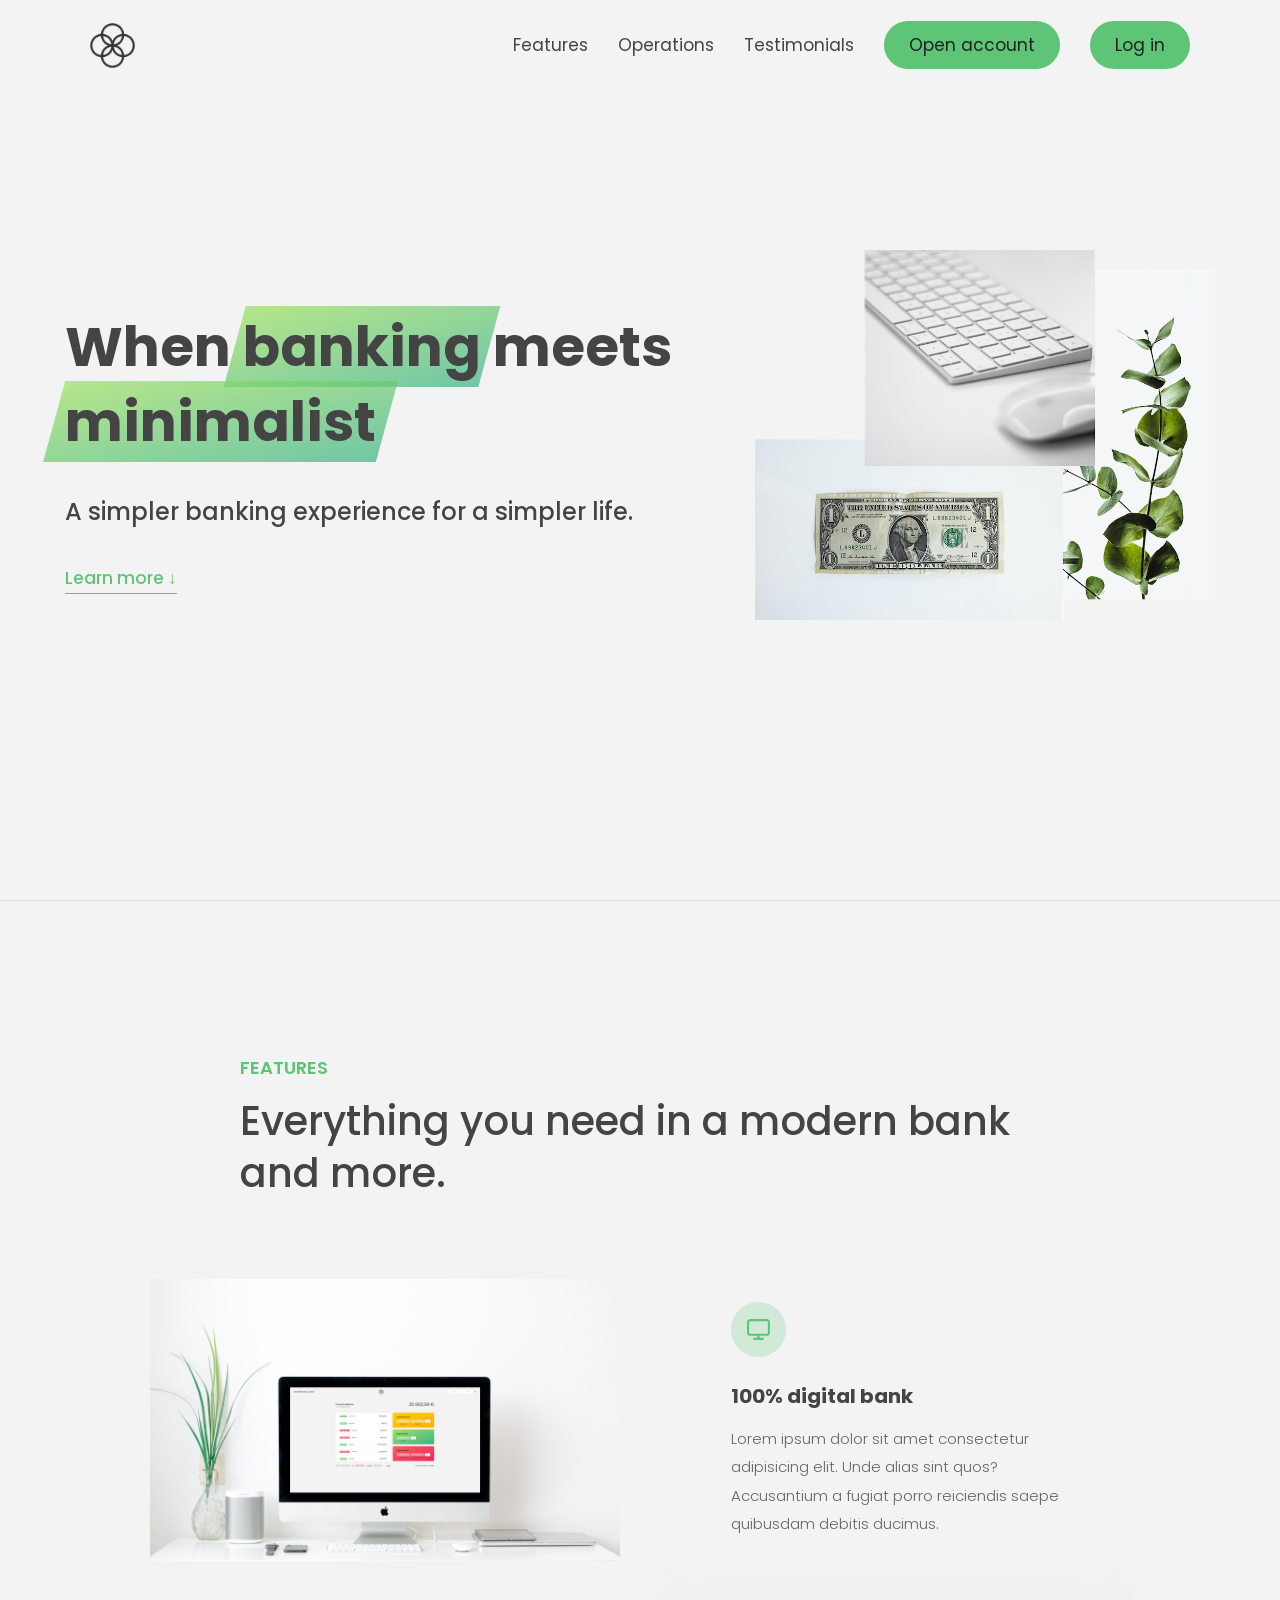
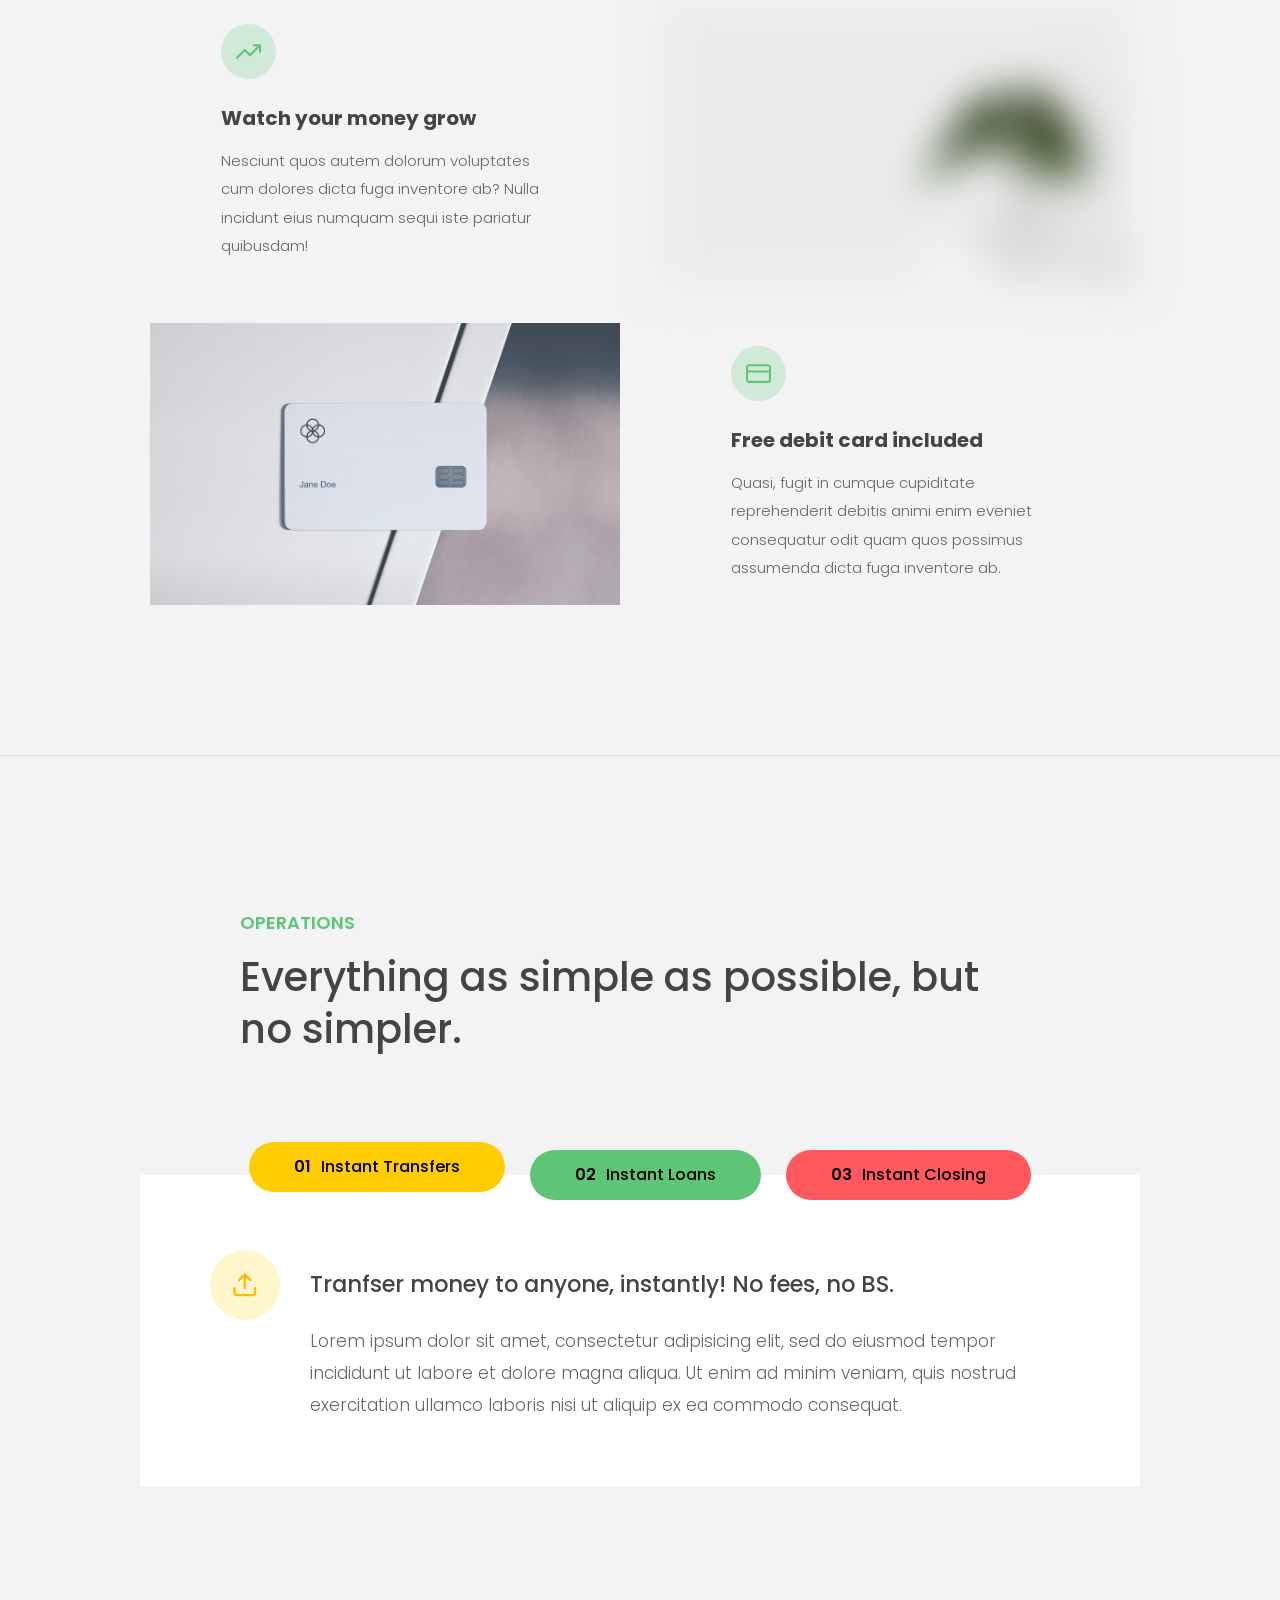
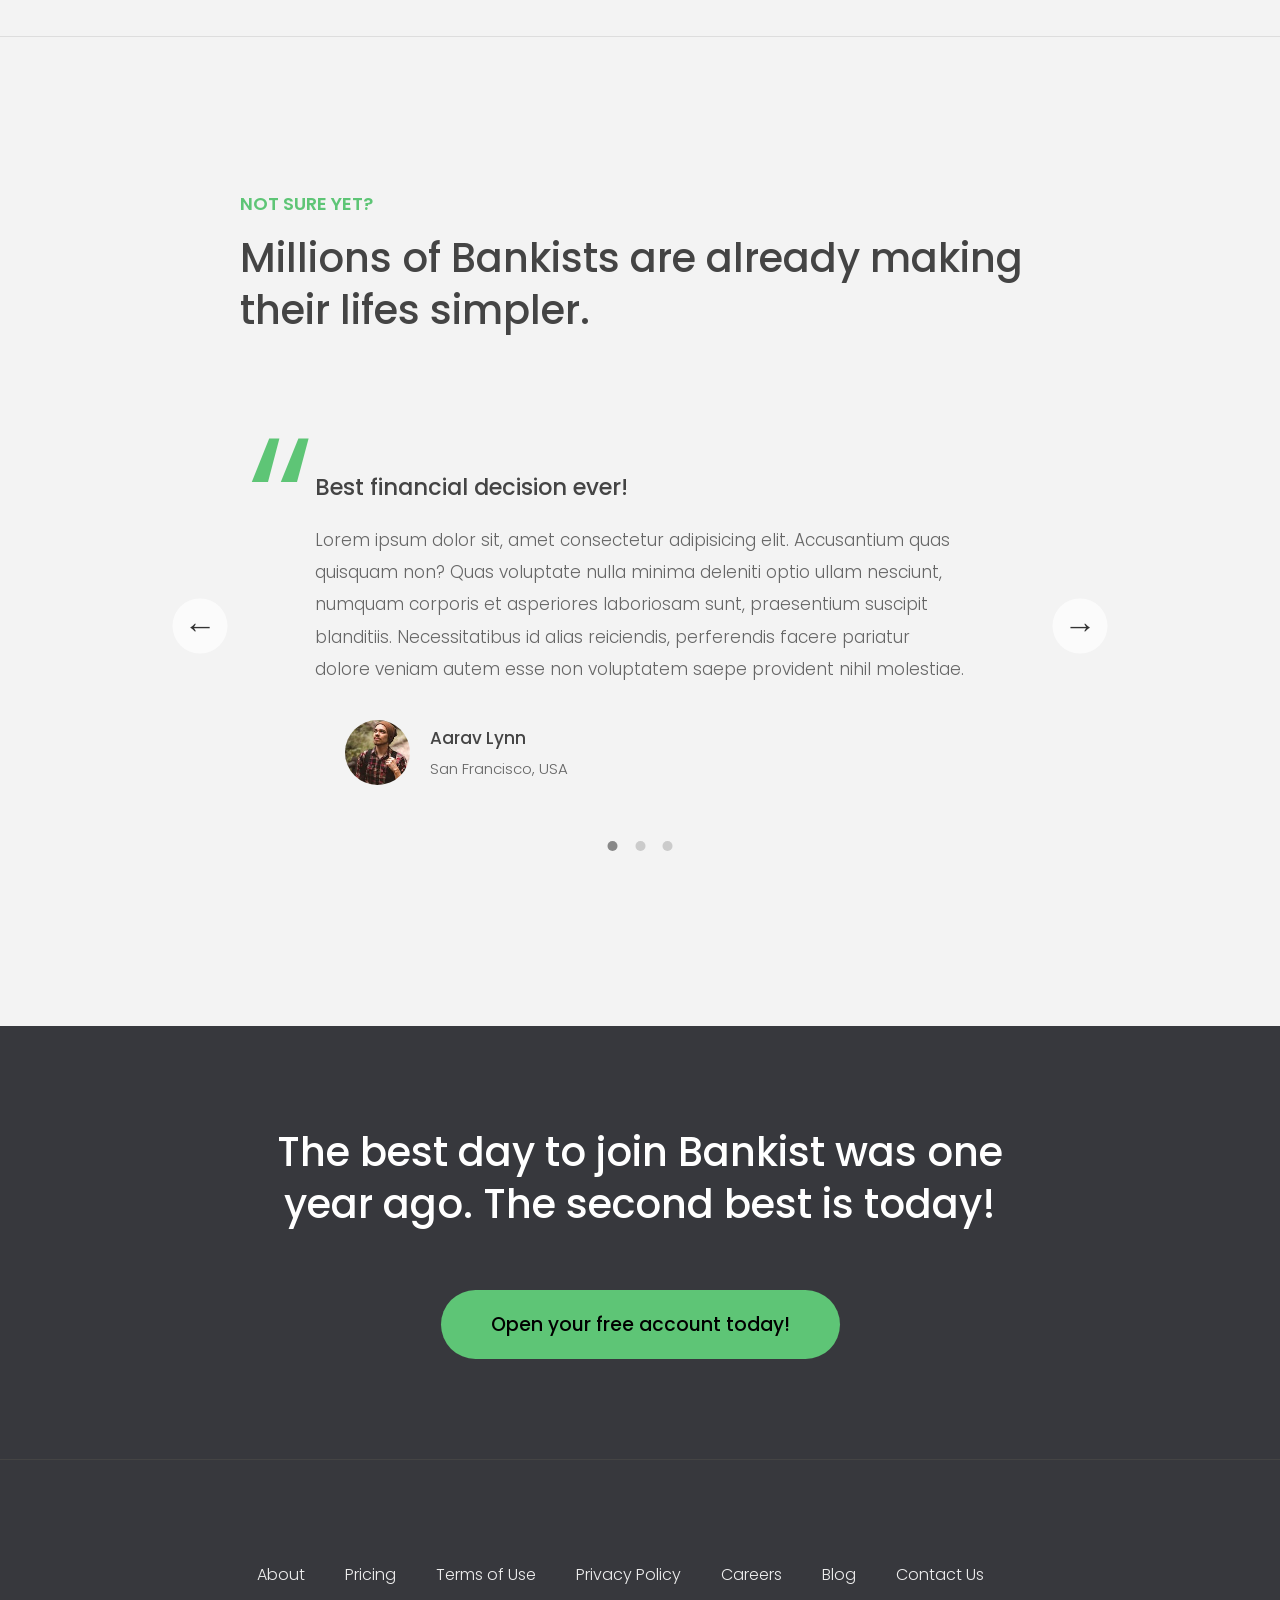
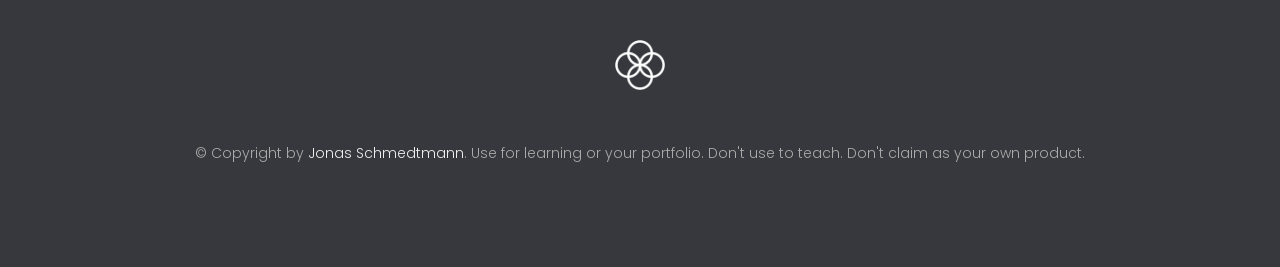
==== commit 5c28b029: "Add files via upload" ====
--- a/index.html
+++ b/index.html
@@ -1,100 +1,359 @@
-<!doctype html>
-<html lang="en">
-  <head>
-    <meta charset="UTF-8" />
-    <meta name="viewport" content="width=device-width, initial-scale=1.0" />
-    <meta http-equiv="X-UA-Compatible" content="ie=edge" />
-    <link rel="stylesheet" href="style.css" />
-    <link rel="stylesheet" href="media.css">
-    <link rel="shortcut icon" href="img/icon.png" type="image/x-icon">
-    <title>Bank</title>
-  </head>
-  <body>
-    <header class="container1 header-style">
-      <p>Log in to get started</p>
-      <img src="/img/logo.png" alt="" />
-      <div>
-        <input class="input-header1" type="text" placeholder="user"  />
-        <input class="input-header2" type="text" placeholder="PIN" maxlength="4"/>
-        <button class="button-header">→</button>
-      </div>
-    </header>
-    <main class="container2">
-      <section class="header-main">
-        <div class="header-main-left">
-          <p class="header-main-text-left">Current balance</p>
-          <p class="header-main-text-left-2">As of 04/07/2026, 14:04</p>
-        </div>
-        <p class="header-main-text-right">25 952,59 €</p>
-      </section>
-      <section class="grid-section-2">
-        <div class="item1">
-          <div class="item12">
-            <div class="item1-number item1-number-positive">23 desposit</div>
-            <div class="item1-date">Today</div>
-            <div class="item1-money">50 000,00 €</div>
-          </div>
-        </div>
-        <div class="item2">
-          <div class="item21">
-            <p class="item2-text-header">Transfer money</p>
-            <div class="item2-div-input">
-              <input class="item2-input" type="text" />
-              <input class="item2-input" type="number" />
-              <button class="item2-button">→</button>
-            </div>
-            <div class="item2-text-down">
-              <p>Transfer to</p>
-              <p>Amount</p>
-            </div>
-          </div>
-        </div>
-        <div class="item3">
-          <div class="item21">
-            <p class="item2-text-header">Request loan</p>
-            <div class="item2-div-input">
-              <input class="item3-input" type="number" />
-              <button class="item3-button">→</button>
-            </div>
-            <div class="item3-text-down">
-              <p>Amount</p>
-            </div>
-          </div>
-        </div>
-        <div class="item4">
-          <div class="item21">
-            <p class="item2-text-header">Close account</p>
-            <div class="item2-div-input">
-              <input class="item4-input1" type="text" />
-              <input class="item4-input2" type="text" maxlength="4" />
-              <button class="item4-button">→</button>
-            </div>
-            <div class="item4-text-down">
-              <p>Confirm user</p>
-              <p>Confirm PIN</p>
-            </div>
-          </div>
-        </div>
-      </section>
-    </main>
-    <footer class="container3">
-      <div class="footer-div-item">
-        <p class="footer-text">IN</p>
-        <p class="footer-in-money">50 000,00 €</p>
-      </div>
-      <div class="footer-div-item">
-        <p class="footer-text">OUt</p>
-        <p class="footer-out-money" >50 000,00 €</p>
-      </div>
-      <div class="footer-div-item">
-        <p class="footer-text">INTEREST</p>
-        <p class="footer-interest-money">50 000,00 €</p>
-      </div>
-      <button class="footer-sort">
-        ↓ SORT
-      </button>
-      <div class="time"><p></p></div>
-    </footer>
-    <script src="script.js"></script>
-  </body>
-</html>
+<!doctype html>
+<html lang="en">
+  <head>
+    <meta charset="UTF-8" />
+    <meta name="viewport" content="width=device-width, initial-scale=1.0" />
+    <meta http-equiv="X-UA-Compatible" content="ie=edge" />
+    <link rel="shortcut icon" type="image/png" href="img/icon.png" />
+
+    <link
+      href="https://fonts.googleapis.com/css?family=Poppins:300,400,500,600&display=swap"
+      rel="stylesheet"
+    />
+    <link rel="stylesheet" href="style.css" />
+    <script defer src="script.js"></script>
+    <title>Bankist | When Banking meets Minimalist</title>
+  </head>
+  <body>
+    <header class="header">
+      <nav class="nav">
+        <img
+          src="img/logo.png"
+          alt="Bankist logo"
+          class="nav__logo"
+          id="logo"
+        />
+        <ul class="nav__links">
+          <li class="nav__item">
+            <a class="nav__link" href="#section--1">Features</a>
+          </li>
+          <li class="nav__item">
+            <a class="nav__link" href="#section--2">Operations</a>
+          </li>
+          <li class="nav__item">
+            <a class="nav__link" href="#section--3">Testimonials</a>
+          </li>
+          <li class="nav__item">
+            <a class="nav__link nav__link--btn btn--show-modal" href="#"
+              >Open account</a
+            >
+          </li>
+          <li class="nav__item">
+            <a class="nav__link nav__link--btn " href="bank.html"
+              >Log in</a
+            >
+          </li>
+        </ul>
+      </nav>
+
+      <div class="header__title">
+        <h1>
+          When
+          <!-- Green highlight effect -->
+          <span class="highlight">banking</span>
+          meets<br />
+          <span class="highlight">minimalist</span>
+        </h1>
+        <h4>A simpler banking experience for a simpler life.</h4>
+        <button class="btn--text btn--scroll-to">Learn more &DownArrow;</button>
+        <img
+          src="img/hero.png"
+          class="header__img"
+          alt="Minimalist bank items"
+        />
+      </div>
+    </header>
+
+    <section class="section" id="section--1">
+      <div class="section__title">
+        <h2 class="section__description">Features</h2>
+        <h3 class="section__header">
+          Everything you need in a modern bank and more.
+        </h3>
+      </div>
+
+      <div class="features">
+        <img
+          src="img/digital-lazy.jpg"
+          data-src="img/digital.jpg"
+          alt="Computer"
+          class="features__img lazy-img"
+        />
+        <div class="features__feature">
+          <div class="features__icon">
+            <svg>
+              <use xlink:href="img/icons.svg#icon-monitor"></use>
+            </svg>
+          </div>
+          <h5 class="features__header">100% digital bank</h5>
+          <p>
+            Lorem ipsum dolor sit amet consectetur adipisicing elit. Unde alias
+            sint quos? Accusantium a fugiat porro reiciendis saepe quibusdam
+            debitis ducimus.
+          </p>
+        </div>
+
+        <div class="features__feature">
+          <div class="features__icon">
+            <svg>
+              <use xlink:href="img/icons.svg#icon-trending-up"></use>
+            </svg>
+          </div>
+          <h5 class="features__header">Watch your money grow</h5>
+          <p>
+            Nesciunt quos autem dolorum voluptates cum dolores dicta fuga
+            inventore ab? Nulla incidunt eius numquam sequi iste pariatur
+            quibusdam!
+          </p>
+        </div>
+        <img
+          src="img/grow-lazy.jpg"
+          data-src="img/grow.jpg"
+          alt="Plant"
+          class="features__img lazy-img"
+        />
+
+        <img
+          src="img/card-lazy.jpg"
+          data-src="img/card.jpg"
+          alt="Credit card"
+          class="features__img lazy-img"
+        />
+        <div class="features__feature">
+          <div class="features__icon">
+            <svg>
+              <use xlink:href="img/icons.svg#icon-credit-card"></use>
+            </svg>
+          </div>
+          <h5 class="features__header">Free debit card included</h5>
+          <p>
+            Quasi, fugit in cumque cupiditate reprehenderit debitis animi enim
+            eveniet consequatur odit quam quos possimus assumenda dicta fuga
+            inventore ab.
+          </p>
+        </div>
+      </div>
+    </section>
+
+    <section class="section" id="section--2">
+      <div class="section__title">
+        <h2 class="section__description">Operations</h2>
+        <h3 class="section__header">
+          Everything as simple as possible, but no simpler.
+        </h3>
+      </div>
+
+      <div class="operations">
+        <div class="operations__tab-container">
+          <button
+            class="btn operations__tab operations__tab--1 operations__tab--active"
+            data-tab="1"
+          >
+            <span>01</span>Instant Transfers
+          </button>
+          <button class="btn operations__tab operations__tab--2" data-tab="2">
+            <span>02</span>Instant Loans
+          </button>
+          <button class="btn operations__tab operations__tab--3" data-tab="3">
+            <span>03</span>Instant Closing
+          </button>
+        </div>
+        <div
+          class="operations__content operations__content--1 operations__content--active"
+        >
+          <div class="operations__icon operations__icon--1">
+            <svg>
+              <use xlink:href="img/icons.svg#icon-upload"></use>
+            </svg>
+          </div>
+          <h5 class="operations__header">
+            Tranfser money to anyone, instantly! No fees, no BS.
+          </h5>
+          <p>
+            Lorem ipsum dolor sit amet, consectetur adipisicing elit, sed do
+            eiusmod tempor incididunt ut labore et dolore magna aliqua. Ut enim
+            ad minim veniam, quis nostrud exercitation ullamco laboris nisi ut
+            aliquip ex ea commodo consequat.
+          </p>
+        </div>
+
+        <div class="operations__content operations__content--2">
+          <div class="operations__icon operations__icon--2">
+            <svg>
+              <use xlink:href="img/icons.svg#icon-home"></use>
+            </svg>
+          </div>
+          <h5 class="operations__header">
+            Buy a home or make your dreams come true, with instant loans.
+          </h5>
+          <p>
+            Duis aute irure dolor in reprehenderit in voluptate velit esse
+            cillum dolore eu fugiat nulla pariatur. Excepteur sint occaecat
+            cupidatat non proident, sunt in culpa qui officia deserunt mollit
+            anim id est laborum.
+          </p>
+        </div>
+        <div class="operations__content operations__content--3">
+          <div class="operations__icon operations__icon--3">
+            <svg>
+              <use xlink:href="img/icons.svg#icon-user-x"></use>
+            </svg>
+          </div>
+          <h5 class="operations__header">
+            No longer need your account? No problem! Close it instantly.
+          </h5>
+          <p>
+            Excepteur sint occaecat cupidatat non proident, sunt in culpa qui
+            officia deserunt mollit anim id est laborum. Ut enim ad minim
+            veniam, quis nostrud exercitation ullamco laboris nisi ut aliquip ex
+            ea commodo consequat.
+          </p>
+        </div>
+      </div>
+    </section>
+
+    <section class="section" id="section--3">
+      <div class="section__title section__title--testimonials">
+        <h2 class="section__description">Not sure yet?</h2>
+        <h3 class="section__header">
+          Millions of Bankists are already making their lifes simpler.
+        </h3>
+      </div>
+
+      <div class="slider">
+        <div class="slide slide--1">
+          <div class="testimonial">
+            <h5 class="testimonial__header">Best financial decision ever!</h5>
+            <blockquote class="testimonial__text">
+              Lorem ipsum dolor sit, amet consectetur adipisicing elit.
+              Accusantium quas quisquam non? Quas voluptate nulla minima
+              deleniti optio ullam nesciunt, numquam corporis et asperiores
+              laboriosam sunt, praesentium suscipit blanditiis. Necessitatibus
+              id alias reiciendis, perferendis facere pariatur dolore veniam
+              autem esse non voluptatem saepe provident nihil molestiae.
+            </blockquote>
+            <address class="testimonial__author">
+              <img src="img/user-1.jpg" alt="" class="testimonial__photo" />
+              <h6 class="testimonial__name">Aarav Lynn</h6>
+              <p class="testimonial__location">San Francisco, USA</p>
+            </address>
+          </div>
+        </div>
+
+        <div class="slide slide--2">
+          <div class="testimonial">
+            <h5 class="testimonial__header">
+              The last step to becoming a complete minimalist
+            </h5>
+            <blockquote class="testimonial__text">
+              Quisquam itaque deserunt ullam, quia ea repellendus provident,
+              ducimus neque ipsam modi voluptatibus doloremque, corrupti
+              laborum. Incidunt numquam perferendis veritatis neque repellendus.
+              Lorem, ipsum dolor sit amet consectetur adipisicing elit. Illo
+              deserunt exercitationem deleniti.
+            </blockquote>
+            <address class="testimonial__author">
+              <img src="img/user-2.jpg" alt="" class="testimonial__photo" />
+              <h6 class="testimonial__name">Miyah Miles</h6>
+              <p class="testimonial__location">London, UK</p>
+            </address>
+          </div>
+        </div>
+
+        <div class="slide slide--3">
+          <div class="testimonial">
+            <h5 class="testimonial__header">
+              Finally free from old-school banks
+            </h5>
+            <blockquote class="testimonial__text">
+              Debitis, nihil sit minus suscipit magni aperiam vel tenetur
+              incidunt commodi architecto numquam omnis nulla autem,
+              necessitatibus blanditiis modi similique quidem. Odio aliquam
+              culpa dicta beatae quod maiores ipsa minus consequatur error sunt,
+              deleniti saepe aliquid quos inventore sequi. Necessitatibus id
+              alias reiciendis, perferendis facere.
+            </blockquote>
+            <address class="testimonial__author">
+              <img src="img/user-3.jpg" alt="" class="testimonial__photo" />
+              <h6 class="testimonial__name">Francisco Gomes</h6>
+              <p class="testimonial__location">Lisbon, Portugal</p>
+            </address>
+          </div>
+        </div>
+
+        <!-- <div class="slide"><img src="img/img-1.jpg" alt="Photo 1" /></div>
+        <div class="slide"><img src="img/img-2.jpg" alt="Photo 2" /></div>
+        <div class="slide"><img src="img/img-3.jpg" alt="Photo 3" /></div>
+        <div class="slide"><img src="img/img-4.jpg" alt="Photo 4" /></div> -->
+        <button class="slider__btn slider__btn--left">&larr;</button>
+        <button class="slider__btn slider__btn--right">&rarr;</button>
+        <div class="dots"></div>
+      </div>
+    </section>
+
+    <section class="section section--sign-up">
+      <div class="section__title">
+        <h3 class="section__header">
+          The best day to join Bankist was one year ago. The second best is
+          today!
+        </h3>
+      </div>
+      <button class="btn btn--show-modal">Open your free account today!</button>
+    </section>
+
+    <footer class="footer">
+      <ul class="footer__nav">
+        <li class="footer__item">
+          <a class="footer__link" href="#">About</a>
+        </li>
+        <li class="footer__item">
+          <a class="footer__link" href="#">Pricing</a>
+        </li>
+        <li class="footer__item">
+          <a class="footer__link" href="#">Terms of Use</a>
+        </li>
+        <li class="footer__item">
+          <a class="footer__link" href="#">Privacy Policy</a>
+        </li>
+        <li class="footer__item">
+          <a class="footer__link" href="#">Careers</a>
+        </li>
+        <li class="footer__item">
+          <a class="footer__link" href="#">Blog</a>
+        </li>
+        <li class="footer__item">
+          <a class="footer__link" href="#">Contact Us</a>
+        </li>
+      </ul>
+      <img src="img/icon.png" alt="Logo" class="footer__logo" />
+      <p class="footer__copyright">
+        &copy; Copyright by
+        <a
+          class="footer__link twitter-link"
+          target="_blank"
+          href="https://twitter.com/jonasschmedtman"
+          >Jonas Schmedtmann</a
+        >. Use for learning or your portfolio. Don't use to teach. Don't claim
+        as your own product.
+      </p>
+    </footer>
+
+    <div class="modal hidden">
+      <button class="btn--close-modal">&times;</button>
+      <h2 class="modal__header">
+        Open your bank account <br />
+        in just <span class="highlight">5 minutes</span>
+      </h2>
+      <form class="modal__form">
+        <label>First Name</label>
+        <input type="text" />
+        <label>Last Name</label>
+        <input type="text" />
+        <label>Email Address</label>
+        <input type="email" />
+        <button class="btn">Next step &rarr;</button>
+      </form>
+    </div>
+    <div class="overlay hidden"></div>
+  </body>
+</html>
--- a/style.css
+++ b/style.css
@@ -1,320 +1,678 @@
-* {
-  margin: 0;
-  padding: 0;
-  box-sizing: border-box;
-}
-body {
-  margin: 0;
-  font-family: "Poppins", sans-serif;
-  color: #444;
-  background-color: #f3f3f3;
-  line-height: 1.9;
-  font-weight: 300;
-}
-.container1 {
-  width: 90%;
-  margin-right: auto;
-  margin-left: auto;
-}
-.container2 {
-  width: 65%;
-  visibility: hidden;
-  opacity: 0;
-  transition: all 350ms ease-in 20ms;
-}
-.container3 {
-  width: 65%;
-  visibility: hidden;
-  opacity: 0;
-  transition: all 140ms ease-in 20ms;
-}
-/***************header***************/
-.header-style {
-  margin-top: 1rem;
-  display: flex;
-  justify-content: space-between;
-  align-items: center;
-}
-header p {
-  font-size: 1.3rem;
-}
-header img {
-  width: 3rem;
-  height: 3rem;
-}
-.input-header1 {
-  font-size: 1rem;
-  text-align: center;
-  width: 7rem;
-  height: 2.2rem;
-  border-radius: 2rem;
-  border-width: 0;
-  margin: 0 0.2rem;
-  outline: red;
-}
-.input-header2 {
-  font-size: 1rem;
-  text-align: center;
-  width: 7rem;
-  height: 2.2rem;
-  border-radius: 2rem;
-  border-width: 0;
-  margin: 0 0.2rem;
-  outline: red;
-}
-.input-header::placeholder {
-  color: #9d9d9dfc;
-}
-input {
-  appearance: none;
-  -webkit-appearance: none;
-  -moz-appearance: none;
-}
-input[type="number"]::-webkit-inner-spin-button,
-input[type="number"]::-webkit-outer-spin-button {
-  -webkit-appearance: none;
-  margin: 0;
-}
-.button-header {
-  border-width: 0;
-  font-size: 1.5rem;
-  cursor: pointer;
-} /***************main******************/
-main {
-  margin: 5rem auto 0 auto;
-}
-/***********section-main-part-1*********/
-.header-main {
-  display: flex;
-  justify-content: space-between;
-}
-.header-main-left {
-  display: flex;
-  flex-direction: column;
-}
-.header-main-text-right {
-  font-size: 3rem;
-}
-.header-main-text-left {
-  font-size: 1.5rem;
-  font-weight: 600;
-}
-.header-main-text-left-2 {
-  font-size: 0.9rem;
-  margin-top: -0.5rem;
-  color: #9d9d9dfc;
-}
-.grid-section-2 {
-  display: grid;
-  justify-content: space-between;
-  grid-template-columns: 560px 420px;
-  grid-template-rows: repeat(3, auto);
-  grid-row-gap: 10px;
-}
-
-.item1 {
-  background-color: rgb(255, 255, 255);
-  border-radius: 0.5rem;
-  grid-row: 1/4;
-  height: 466px;
-  overflow: scroll;
-}
-.item12 {
-  display: flex;
-  align-items: center;
-  padding: 1.2rem 2rem;
-  border-bottom: 1px solid rgb(238, 238, 238);
-}
-.item1-number {
-  font-size: 0.6rem;
-  text-transform: uppercase;
-  font-weight: 500;
-  color: rgb(255, 255, 255);
-  margin-right: 1rem;
-  padding: 0.1rem 0.5rem;
-  border-radius: 10rem;
-}
-.item1-number-positive {
-  background-image: linear-gradient(
-    to left top,
-    rgb(57, 179, 133),
-    rgb(155, 225, 93)
-  );
-}
-.item1-number-negative {
-  background-image: linear-gradient(
-    to left top,
-    rgb(229, 42, 90),
-    rgb(255, 88, 95)
-  );
-}
-.item1-date {
-  font-size: 0.7rem;
-  text-transform: uppercase;
-  font-weight: 500;
-  color: rgb(102, 102, 102);
-}
-.item1-money {
-  font-size: 1.2rem;
-  margin-left: auto;
-}
-.item2 {
-  background-image: linear-gradient(
-    to left top,
-    rgb(255, 176, 3),
-    rgb(255, 203, 3)
-  );
-  border-radius: 0.5rem;
-}
-.item21 {
-  width: 80%;
-  margin: 1.5rem auto;
-}
-.item2-text-header {
-  text-align: start;
-  font-size: 1.2rem;
-  font-weight: 600;
-}
-.item2-div-input {
-  display: flex;
-  margin-top: 0.5rem;
-  gap: 10px;
-}
-.item2-input {
-  text-align: center;
-  width: 45%;
-  height: 2rem;
-  border-width: 0;
-  border-radius: 0.5rem;
-  background-color: #ffffff63;
-}
-.item2-button {
-  background-color: #f3f3f3;
-  border-radius: 0.5rem;
-  border-width: 0;
-  font-size: 1.2rem;
-  padding: 0rem 1rem;
-  cursor: pointer;
-}
-.item2-text-down {
-  display: flex;
-  font-size: 0.8rem;
-  font-weight: 300;
-  justify-content: start;
-  margin-left: 2.2rem;
-  gap: 5.5rem;
-}
-
-.item3 {
-  background-image: linear-gradient(
-    to left top,
-    rgb(57, 179, 133),
-    rgb(155, 225, 93)
-  );
-  border-radius: 0.5rem;
-}
-
-.item3-input {
-  text-align: center;
-  width: 45%;
-  height: 2rem;
-  border-width: 0;
-  border-radius: 0.5rem;
-  background-color: #ffffff63;
-}
-
-.item3-button {
-  background-color: #f3f3f3;
-  border-radius: 0.5rem;
-  border-width: 0;
-  font-size: 1.2rem;
-  padding: 0rem 1rem;
-  cursor: pointer;
-}
-.item3-text-down {
-  font-size: 0.8rem;
-  font-weight: 300;
-  margin-left: 3.3rem;
-}
-
-.item4 {
-  background-image: linear-gradient(
-    to left top,
-    rgb(229, 42, 90),
-    rgb(255, 88, 95)
-  );
-  border-radius: 0.5rem;
-}
-.item4-input1 {
-  text-align: center;
-  width: 45%;
-  height: 2rem;
-  border-width: 0;
-  border-radius: 0.5rem;
-  background-color: #ffffff63;
-}
-.item4-input2 {
-  text-align: center;
-  width: 45%;
-  height: 2rem;
-  border-width: 0;
-  border-radius: 0.5rem;
-  background-color: #ffffff63;
-}
-.item4-button {
-  background-color: #f3f3f3;
-  border-radius: 0.5rem;
-  border-width: 0;
-  font-size: 1.2rem;
-  padding: 0rem 1rem;
-  cursor: pointer;
-}
-.item4-text-down {
-  display: flex;
-  font-size: 0.8rem;
-  font-weight: 300;
-  justify-content: start;
-  margin-left: 2rem;
-  gap: 4.2rem;
-}
-/***********footer************/
-footer {
-  display: flex;
-  gap: 1rem;
-  margin: 2rem auto 0rem auto;
-}
-.footer-div-item {
-  display: flex;
-  align-items: baseline;
-  gap: 0.5rem;
-}
-.footer-text {
-  font-size: 0.8rem;
-}
-.footer-in-money {
-  font-size: 1.5rem;
-  color: rgb(99, 225, 93);
-}
-.footer-out-money {
-  font-size: 1.5rem;
-  color: rgb(225, 93, 93);
-}
-.footer-interest-money {
-  font-size: 1.5rem;
-  color: rgb(99, 225, 93);
-}
-.footer-sort {
-  display: flex;
-  height: 2rem;
-  align-items: end;
-  border-width: 0rem;
-  cursor: pointer;
-  font-size: 0.8rem;
-  text-align: center;
-}
-.time {
-  font-size: 0.8rem;
-  display: flex;
-  margin-left: auto;
-  align-items: center;
-}
+/* The page is NOT responsive. You can implement responsiveness yourself if you wanna have some fun 😃 */
+html{
+  scroll-behavior: smooth;
+}
+:root {
+  --color-primary: #5ec576;
+  --color-secondary: #ffcb03;
+  --color-tertiary: #ff585f;
+  --color-primary-darker: #4bbb7d;
+  --color-secondary-darker: #ffbb00;
+  --color-tertiary-darker: #fd424b;
+  --color-primary-opacity: #5ec5763a;
+  --color-secondary-opacity: #ffcd0331;
+  --color-tertiary-opacity: #ff58602d;
+  --gradient-primary: linear-gradient(to top left, #39b385, #9be15d);
+  --gradient-secondary: linear-gradient(to top left, #ffb003, #ffcb03);
+}
+
+* {
+  margin: 0;
+  padding: 0;
+  box-sizing: inherit;
+}
+
+html {
+  font-size: 62.5%;
+  box-sizing: border-box;
+}
+
+body {
+  font-family: 'Poppins', sans-serif;
+  font-weight: 300;
+  color: #444;
+  line-height: 1.9;
+  background-color: #f3f3f3;
+}
+
+/* GENERAL ELEMENTS */
+.section {
+  padding: 15rem 3rem;
+  border-top: 1px solid #ddd;
+
+  transition: transform 1s, opacity 1s;
+}
+
+.section--hidden {
+  opacity: 0;
+  transform: translateY(8rem);
+}
+
+.section__title {
+  max-width: 80rem;
+  margin: 0 auto 8rem auto;
+}
+
+.section__description {
+  font-size: 1.8rem;
+  font-weight: 600;
+  text-transform: uppercase;
+  color: var(--color-primary);
+  margin-bottom: 1rem;
+}
+
+.section__header {
+  font-size: 4rem;
+  line-height: 1.3;
+  font-weight: 500;
+}
+
+.btn {
+  display: inline-block;
+  background-color: var(--color-primary);
+  font-size: 1.6rem;
+  font-family: inherit;
+  font-weight: 500;
+  border: none;
+  padding: 1.25rem 4.5rem;
+  border-radius: 10rem;
+  cursor: pointer;
+  transition: all 0.3s;
+}
+
+.btn:hover {
+  background-color: var(--color-primary-darker);
+}
+
+.btn--text {
+  display: inline-block;
+  background: none;
+  font-size: 1.7rem;
+  font-family: inherit;
+  font-weight: 500;
+  color: var(--color-primary);
+  border: none;
+  border-bottom: 1px solid currentColor;
+  padding-bottom: 2px;
+  cursor: pointer;
+  transition: all 0.3s;
+}
+
+p {
+  color: #666;
+}
+
+/* This is BAD for accessibility! Don't do in the real world! */
+button:focus {
+  outline: none;
+}
+
+img {
+  transition: filter 0.5s;
+}
+
+.lazy-img {
+  filter: blur(20px);
+}
+
+/* NAVIGATION */
+.nav {
+  display: flex;
+  justify-content: space-between;
+  align-items: center;
+  height: 9rem;
+  width: 100%;
+  padding: 0 6rem;
+  z-index: 100;
+}
+
+/* nav and stickly class at the same time */
+.nav.sticky {
+  position: fixed;
+  background-color: rgba(255, 255, 255, 0.95);
+}
+
+.nav__logo {
+  height: 4.5rem;
+  transition: all 0.3s;
+}
+
+.nav__links {
+  display: flex;
+  align-items: center;
+  list-style: none;
+}
+
+.nav__item {
+  margin-left: 3rem;
+}
+
+.nav__link:link,
+.nav__link:visited {
+  font-size: 1.7rem;
+  font-weight: 400;
+  color: inherit;
+  text-decoration: none;
+  display: block;
+  transition: all 0.3s;
+}
+
+.nav__link--btn:link,
+.nav__link--btn:visited {
+  padding: 0.8rem 2.5rem;
+  border-radius: 3rem;
+  background-color: var(--color-primary);
+  color: #222;
+}
+
+
+.nav__link--btn:hover,
+.nav__link--btn:active {
+  color: inherit;
+  background-color: var(--color-primary-darker);
+  color: #333;
+}
+
+/* HEADER */
+.header {
+  padding: 0 3rem;
+  height: 100vh;
+  display: flex;
+  flex-direction: column;
+  align-items: center;
+}
+
+.header__title {
+  flex: 1;
+
+  max-width: 115rem;
+  display: grid;
+  grid-template-columns: 3fr 2fr;
+  row-gap: 3rem;
+  align-content: center;
+  justify-content: center;
+
+  align-items: start;
+  justify-items: start;
+}
+
+h1 {
+  font-size: 5.5rem;
+  line-height: 1.35;
+}
+
+h4 {
+  font-size: 2.4rem;
+  font-weight: 500;
+}
+
+.header__img {
+  width: 100%;
+  grid-column: 2 / 3;
+  grid-row: 1 / span 4;
+  transform: translateY(-6rem);
+}
+
+.highlight {
+  position: relative;
+}
+
+.highlight::after {
+  display: block;
+  content: '';
+  position: absolute;
+  bottom: 0;
+  left: 0;
+  height: 100%;
+  width: 100%;
+  z-index: -1;
+  opacity: 0.7;
+  transform: scale(1.07, 1.05) skewX(-15deg);
+  background-image: var(--gradient-primary);
+}
+
+/* FEATURES */
+.features {
+  display: grid;
+  grid-template-columns: 1fr 1fr;
+  gap: 4rem;
+  margin: 0 12rem;
+}
+
+.features__img {
+  width: 100%;
+}
+
+.features__feature {
+  align-self: center;
+  justify-self: center;
+  width: 70%;
+  font-size: 1.5rem;
+}
+
+.features__icon {
+  display: flex;
+  align-items: center;
+  justify-content: center;
+  background-color: var(--color-primary-opacity);
+  height: 5.5rem;
+  width: 5.5rem;
+  border-radius: 50%;
+  margin-bottom: 2rem;
+}
+
+.features__icon svg {
+  height: 2.5rem;
+  width: 2.5rem;
+  fill: var(--color-primary);
+}
+
+.features__header {
+  font-size: 2rem;
+  margin-bottom: 1rem;
+}
+
+/* OPERATIONS */
+.operations {
+  max-width: 100rem;
+  margin: 12rem auto 0 auto;
+
+  background-color: #fff;
+}
+
+.operations__tab-container {
+  display: flex;
+  justify-content: center;
+}
+
+.operations__tab {
+  margin-right: 2.5rem;
+  transform: translateY(-50%);
+}
+
+.operations__tab span {
+  margin-right: 1rem;
+  font-weight: 600;
+  display: inline-block;
+}
+
+.operations__tab--1 {
+  background-color: var(--color-secondary);
+}
+
+.operations__tab--1:hover {
+  background-color: var(--color-secondary-darker);
+}
+
+.operations__tab--3 {
+  background-color: var(--color-tertiary);
+  margin: 0;
+}
+
+.operations__tab--3:hover {
+  background-color: var(--color-tertiary-darker);
+}
+
+.operations__tab--active {
+  transform: translateY(-66%);
+}
+
+.operations__content {
+  display: none;
+
+  /* JUST PRESENTATIONAL */
+  font-size: 1.7rem;
+  padding: 2.5rem 7rem 6.5rem 7rem;
+}
+
+.operations__content--active {
+  display: grid;
+  grid-template-columns: 7rem 1fr;
+  column-gap: 3rem;
+  row-gap: 0.5rem;
+}
+
+.operations__header {
+  font-size: 2.25rem;
+  font-weight: 500;
+  align-self: center;
+}
+
+.operations__icon {
+  display: flex;
+  align-items: center;
+  justify-content: center;
+  height: 7rem;
+  width: 7rem;
+  border-radius: 50%;
+}
+
+.operations__icon svg {
+  height: 2.75rem;
+  width: 2.75rem;
+}
+
+.operations__content p {
+  grid-column: 2;
+}
+
+.operations__icon--1 {
+  background-color: var(--color-secondary-opacity);
+}
+.operations__icon--2 {
+  background-color: var(--color-primary-opacity);
+}
+.operations__icon--3 {
+  background-color: var(--color-tertiary-opacity);
+}
+.operations__icon--1 svg {
+  fill: var(--color-secondary-darker);
+}
+.operations__icon--2 svg {
+  fill: var(--color-primary);
+}
+.operations__icon--3 svg {
+  fill: var(--color-tertiary);
+}
+
+/* SLIDER */
+.slider {
+  max-width: 100rem;
+  height: 50rem;
+  margin: 0 auto;
+  position: relative;
+
+  /* IN THE END */
+  overflow: hidden;
+}
+
+.slide {
+  position: absolute;
+  top: 0;
+  width: 100%;
+  height: 50rem;
+
+  display: flex;
+  align-items: center;
+  justify-content: center;
+
+  /* THIS creates the animation! */
+  transition: transform 1s;
+}
+
+.slide > img {
+  /* Only for images that have different size than slide */
+  width: 100%;
+  height: 100%;
+  object-fit: cover;
+}
+
+.slider__btn {
+  position: absolute;
+  top: 50%;
+  z-index: 10;
+
+  border: none;
+  background: rgba(255, 255, 255, 0.7);
+  font-family: inherit;
+  color: #333;
+  border-radius: 50%;
+  height: 5.5rem;
+  width: 5.5rem;
+  font-size: 3.25rem;
+  cursor: pointer;
+}
+
+.slider__btn--left {
+  left: 6%;
+  transform: translate(-50%, -50%);
+}
+
+.slider__btn--right {
+  right: 6%;
+  transform: translate(50%, -50%);
+}
+
+.dots {
+  position: absolute;
+  bottom: 5%;
+  left: 50%;
+  transform: translateX(-50%);
+  display: flex;
+}
+
+.dots__dot {
+  border: none;
+  background-color: #b9b9b9;
+  opacity: 0.7;
+  height: 1rem;
+  width: 1rem;
+  border-radius: 50%;
+  margin-right: 1.75rem;
+  cursor: pointer;
+  transition: all 0.5s;
+
+  /* Only necessary when overlying images */
+  /* box-shadow: 0 0.6rem 1.5rem rgba(0, 0, 0, 0.7); */
+}
+
+.dots__dot:last-child {
+  margin: 0;
+}
+
+.dots__dot--active {
+  /* background-color: #fff; */
+  background-color: #888;
+  opacity: 1;
+}
+
+/* TESTIMONIALS */
+.testimonial {
+  width: 65%;
+  position: relative;
+}
+
+.testimonial::before {
+  content: '\201C';
+  position: absolute;
+  top: -5.7rem;
+  left: -6.8rem;
+  line-height: 1;
+  font-size: 20rem;
+  font-family: inherit;
+  color: var(--color-primary);
+  z-index: -1;
+}
+
+.testimonial__header {
+  font-size: 2.25rem;
+  font-weight: 500;
+  margin-bottom: 1.5rem;
+}
+
+.testimonial__text {
+  font-size: 1.7rem;
+  margin-bottom: 3.5rem;
+  color: #666;
+}
+
+.testimonial__author {
+  margin-left: 3rem;
+  font-style: normal;
+
+  display: grid;
+  grid-template-columns: 6.5rem 1fr;
+  column-gap: 2rem;
+}
+
+.testimonial__photo {
+  grid-row: 1 / span 2;
+  width: 6.5rem;
+  border-radius: 50%;
+}
+
+.testimonial__name {
+  font-size: 1.7rem;
+  font-weight: 500;
+  align-self: end;
+  margin: 0;
+}
+
+.testimonial__location {
+  font-size: 1.5rem;
+}
+
+.section__title--testimonials {
+  margin-bottom: 4rem;
+}
+
+/* SIGNUP */
+.section--sign-up {
+  background-color: #37383d;
+  border-top: none;
+  border-bottom: 1px solid #444;
+  text-align: center;
+  padding: 10rem 3rem;
+}
+
+.section--sign-up .section__header {
+  color: #fff;
+  text-align: center;
+}
+
+.section--sign-up .section__title {
+  margin-bottom: 6rem;
+}
+
+.section--sign-up .btn {
+  font-size: 1.9rem;
+  padding: 2rem 5rem;
+}
+
+/* FOOTER */
+.footer {
+  padding: 10rem 3rem;
+  background-color: #37383d;
+}
+
+.footer__nav {
+  list-style: none;
+  display: flex;
+  justify-content: center;
+  margin-bottom: 5rem;
+}
+
+.footer__item {
+  margin-right: 4rem;
+}
+
+.footer__link {
+  font-size: 1.6rem;
+  color: #eee;
+  text-decoration: none;
+}
+
+.footer__logo {
+  height: 5rem;
+  display: block;
+  margin: 0 auto;
+  margin-bottom: 5rem;
+}
+
+.footer__copyright {
+  font-size: 1.4rem;
+  color: #aaa;
+  text-align: center;
+}
+
+.footer__copyright .footer__link {
+  font-size: 1.4rem;
+}
+
+/* MODAL WINDOW */
+.modal {
+  position: fixed;
+  top: 50%;
+  left: 50%;
+  transform: translate(-50%, -50%);
+  max-width: 60rem;
+  background-color: #f3f3f3;
+  padding: 5rem 6rem;
+  box-shadow: 0 4rem 6rem rgba(0, 0, 0, 0.3);
+  z-index: 1000;
+  transition: all 0.5s;
+}
+
+.overlay {
+  position: fixed;
+  top: 0;
+  left: 0;
+  width: 100%;
+  height: 100%;
+  background-color: rgba(0, 0, 0, 0.5);
+  backdrop-filter: blur(4px);
+  z-index: 100;
+  transition: all 0.5s;
+}
+
+.modal__header {
+  font-size: 3.25rem;
+  margin-bottom: 4.5rem;
+  line-height: 1.5;
+}
+
+.modal__form {
+  margin: 0 3rem;
+  display: grid;
+  grid-template-columns: 1fr 2fr;
+  align-items: center;
+  gap: 2.5rem;
+}
+
+.modal__form label {
+  font-size: 1.7rem;
+  font-weight: 500;
+}
+
+.modal__form input {
+  font-size: 1.7rem;
+  padding: 1rem 1.5rem;
+  border: 1px solid #ddd;
+  border-radius: 0.5rem;
+}
+
+.modal__form button {
+  grid-column: 1 / span 2;
+  justify-self: center;
+  margin-top: 1rem;
+}
+
+.btn--close-modal {
+  font-family: inherit;
+  color: inherit;
+  position: absolute;
+  top: 0.5rem;
+  right: 2rem;
+  font-size: 4rem;
+  cursor: pointer;
+  border: none;
+  background: none;
+}
+
+.hidden {
+  visibility: hidden;
+  opacity: 0;
+}
+
+/* COOKIE MESSAGE */
+.cookie-message {
+  display: flex;
+  align-items: center;
+  justify-content: space-evenly;
+  width: 100%;
+  background-color: white;
+  color: #bbb;
+  font-size: 1.5rem;
+  font-weight: 400;
+}
+
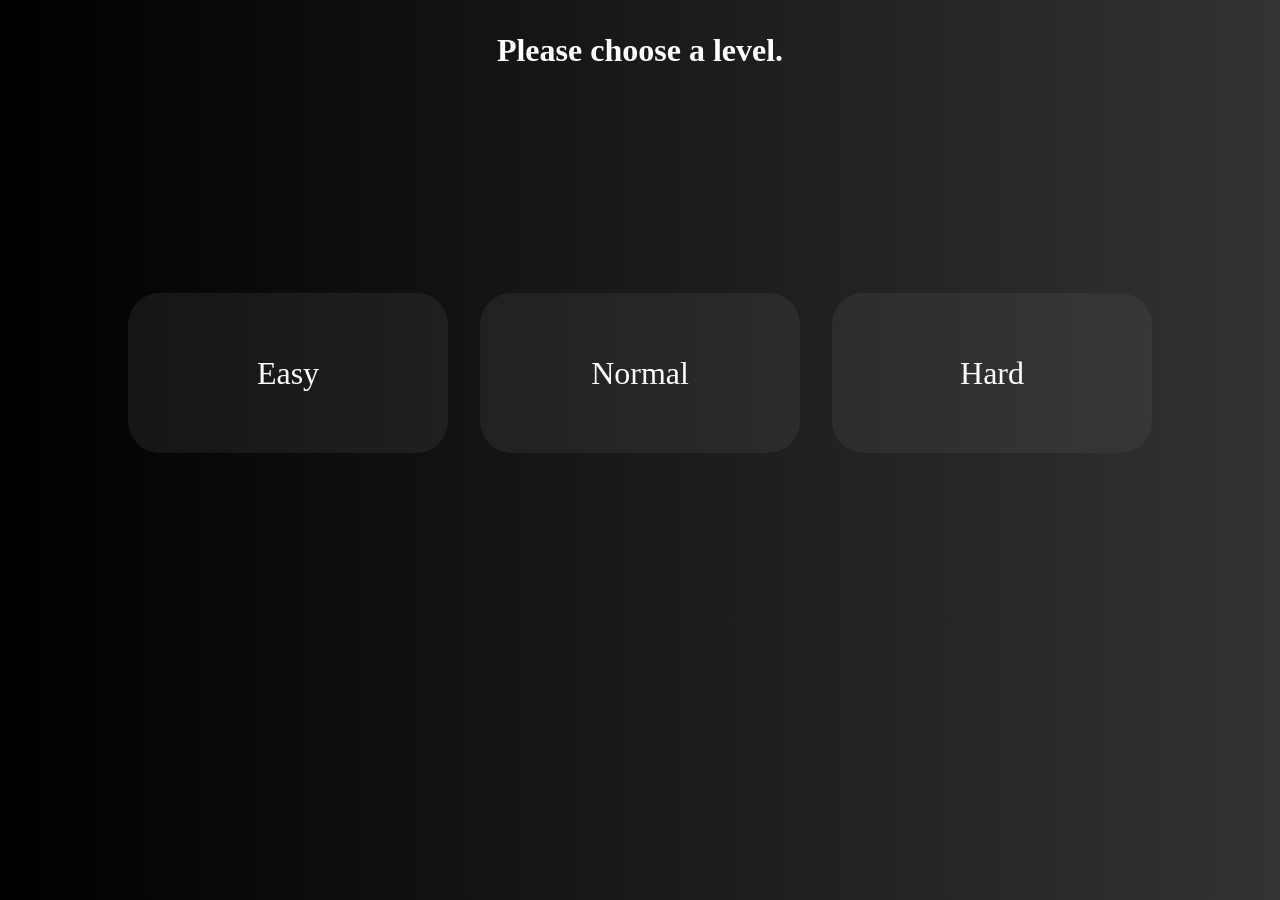
==== commit 4c5b024e: "Add files via upload" ====
--- a/index.html
+++ b/index.html
@@ -1,359 +1,45 @@
-<!doctype html>
-<html lang="en">
-  <head>
-    <meta charset="UTF-8" />
-    <meta name="viewport" content="width=device-width, initial-scale=1.0" />
-    <meta http-equiv="X-UA-Compatible" content="ie=edge" />
-    <link rel="shortcut icon" type="image/png" href="img/icon.png" />
-
-    <link
-      href="https://fonts.googleapis.com/css?family=Poppins:300,400,500,600&display=swap"
-      rel="stylesheet"
-    />
-    <link rel="stylesheet" href="style.css" />
-    <script defer src="script.js"></script>
-    <title>Bankist | When Banking meets Minimalist</title>
-  </head>
-  <body>
-    <header class="header">
-      <nav class="nav">
-        <img
-          src="img/logo.png"
-          alt="Bankist logo"
-          class="nav__logo"
-          id="logo"
-        />
-        <ul class="nav__links">
-          <li class="nav__item">
-            <a class="nav__link" href="#section--1">Features</a>
-          </li>
-          <li class="nav__item">
-            <a class="nav__link" href="#section--2">Operations</a>
-          </li>
-          <li class="nav__item">
-            <a class="nav__link" href="#section--3">Testimonials</a>
-          </li>
-          <li class="nav__item">
-            <a class="nav__link nav__link--btn btn--show-modal" href="#"
-              >Open account</a
-            >
-          </li>
-          <li class="nav__item">
-            <a class="nav__link nav__link--btn " href="bank.html"
-              >Log in</a
-            >
-          </li>
-        </ul>
-      </nav>
-
-      <div class="header__title">
-        <h1>
-          When
-          <!-- Green highlight effect -->
-          <span class="highlight">banking</span>
-          meets<br />
-          <span class="highlight">minimalist</span>
-        </h1>
-        <h4>A simpler banking experience for a simpler life.</h4>
-        <button class="btn--text btn--scroll-to">Learn more &DownArrow;</button>
-        <img
-          src="img/hero.png"
-          class="header__img"
-          alt="Minimalist bank items"
-        />
-      </div>
-    </header>
-
-    <section class="section" id="section--1">
-      <div class="section__title">
-        <h2 class="section__description">Features</h2>
-        <h3 class="section__header">
-          Everything you need in a modern bank and more.
-        </h3>
-      </div>
-
-      <div class="features">
-        <img
-          src="img/digital-lazy.jpg"
-          data-src="img/digital.jpg"
-          alt="Computer"
-          class="features__img lazy-img"
-        />
-        <div class="features__feature">
-          <div class="features__icon">
-            <svg>
-              <use xlink:href="img/icons.svg#icon-monitor"></use>
-            </svg>
-          </div>
-          <h5 class="features__header">100% digital bank</h5>
-          <p>
-            Lorem ipsum dolor sit amet consectetur adipisicing elit. Unde alias
-            sint quos? Accusantium a fugiat porro reiciendis saepe quibusdam
-            debitis ducimus.
-          </p>
-        </div>
-
-        <div class="features__feature">
-          <div class="features__icon">
-            <svg>
-              <use xlink:href="img/icons.svg#icon-trending-up"></use>
-            </svg>
-          </div>
-          <h5 class="features__header">Watch your money grow</h5>
-          <p>
-            Nesciunt quos autem dolorum voluptates cum dolores dicta fuga
-            inventore ab? Nulla incidunt eius numquam sequi iste pariatur
-            quibusdam!
-          </p>
-        </div>
-        <img
-          src="img/grow-lazy.jpg"
-          data-src="img/grow.jpg"
-          alt="Plant"
-          class="features__img lazy-img"
-        />
-
-        <img
-          src="img/card-lazy.jpg"
-          data-src="img/card.jpg"
-          alt="Credit card"
-          class="features__img lazy-img"
-        />
-        <div class="features__feature">
-          <div class="features__icon">
-            <svg>
-              <use xlink:href="img/icons.svg#icon-credit-card"></use>
-            </svg>
-          </div>
-          <h5 class="features__header">Free debit card included</h5>
-          <p>
-            Quasi, fugit in cumque cupiditate reprehenderit debitis animi enim
-            eveniet consequatur odit quam quos possimus assumenda dicta fuga
-            inventore ab.
-          </p>
-        </div>
-      </div>
-    </section>
-
-    <section class="section" id="section--2">
-      <div class="section__title">
-        <h2 class="section__description">Operations</h2>
-        <h3 class="section__header">
-          Everything as simple as possible, but no simpler.
-        </h3>
-      </div>
-
-      <div class="operations">
-        <div class="operations__tab-container">
-          <button
-            class="btn operations__tab operations__tab--1 operations__tab--active"
-            data-tab="1"
-          >
-            <span>01</span>Instant Transfers
-          </button>
-          <button class="btn operations__tab operations__tab--2" data-tab="2">
-            <span>02</span>Instant Loans
-          </button>
-          <button class="btn operations__tab operations__tab--3" data-tab="3">
-            <span>03</span>Instant Closing
-          </button>
-        </div>
-        <div
-          class="operations__content operations__content--1 operations__content--active"
-        >
-          <div class="operations__icon operations__icon--1">
-            <svg>
-              <use xlink:href="img/icons.svg#icon-upload"></use>
-            </svg>
-          </div>
-          <h5 class="operations__header">
-            Tranfser money to anyone, instantly! No fees, no BS.
-          </h5>
-          <p>
-            Lorem ipsum dolor sit amet, consectetur adipisicing elit, sed do
-            eiusmod tempor incididunt ut labore et dolore magna aliqua. Ut enim
-            ad minim veniam, quis nostrud exercitation ullamco laboris nisi ut
-            aliquip ex ea commodo consequat.
-          </p>
-        </div>
-
-        <div class="operations__content operations__content--2">
-          <div class="operations__icon operations__icon--2">
-            <svg>
-              <use xlink:href="img/icons.svg#icon-home"></use>
-            </svg>
-          </div>
-          <h5 class="operations__header">
-            Buy a home or make your dreams come true, with instant loans.
-          </h5>
-          <p>
-            Duis aute irure dolor in reprehenderit in voluptate velit esse
-            cillum dolore eu fugiat nulla pariatur. Excepteur sint occaecat
-            cupidatat non proident, sunt in culpa qui officia deserunt mollit
-            anim id est laborum.
-          </p>
-        </div>
-        <div class="operations__content operations__content--3">
-          <div class="operations__icon operations__icon--3">
-            <svg>
-              <use xlink:href="img/icons.svg#icon-user-x"></use>
-            </svg>
-          </div>
-          <h5 class="operations__header">
-            No longer need your account? No problem! Close it instantly.
-          </h5>
-          <p>
-            Excepteur sint occaecat cupidatat non proident, sunt in culpa qui
-            officia deserunt mollit anim id est laborum. Ut enim ad minim
-            veniam, quis nostrud exercitation ullamco laboris nisi ut aliquip ex
-            ea commodo consequat.
-          </p>
-        </div>
-      </div>
-    </section>
-
-    <section class="section" id="section--3">
-      <div class="section__title section__title--testimonials">
-        <h2 class="section__description">Not sure yet?</h2>
-        <h3 class="section__header">
-          Millions of Bankists are already making their lifes simpler.
-        </h3>
-      </div>
-
-      <div class="slider">
-        <div class="slide slide--1">
-          <div class="testimonial">
-            <h5 class="testimonial__header">Best financial decision ever!</h5>
-            <blockquote class="testimonial__text">
-              Lorem ipsum dolor sit, amet consectetur adipisicing elit.
-              Accusantium quas quisquam non? Quas voluptate nulla minima
-              deleniti optio ullam nesciunt, numquam corporis et asperiores
-              laboriosam sunt, praesentium suscipit blanditiis. Necessitatibus
-              id alias reiciendis, perferendis facere pariatur dolore veniam
-              autem esse non voluptatem saepe provident nihil molestiae.
-            </blockquote>
-            <address class="testimonial__author">
-              <img src="img/user-1.jpg" alt="" class="testimonial__photo" />
-              <h6 class="testimonial__name">Aarav Lynn</h6>
-              <p class="testimonial__location">San Francisco, USA</p>
-            </address>
-          </div>
-        </div>
-
-        <div class="slide slide--2">
-          <div class="testimonial">
-            <h5 class="testimonial__header">
-              The last step to becoming a complete minimalist
-            </h5>
-            <blockquote class="testimonial__text">
-              Quisquam itaque deserunt ullam, quia ea repellendus provident,
-              ducimus neque ipsam modi voluptatibus doloremque, corrupti
-              laborum. Incidunt numquam perferendis veritatis neque repellendus.
-              Lorem, ipsum dolor sit amet consectetur adipisicing elit. Illo
-              deserunt exercitationem deleniti.
-            </blockquote>
-            <address class="testimonial__author">
-              <img src="img/user-2.jpg" alt="" class="testimonial__photo" />
-              <h6 class="testimonial__name">Miyah Miles</h6>
-              <p class="testimonial__location">London, UK</p>
-            </address>
-          </div>
-        </div>
-
-        <div class="slide slide--3">
-          <div class="testimonial">
-            <h5 class="testimonial__header">
-              Finally free from old-school banks
-            </h5>
-            <blockquote class="testimonial__text">
-              Debitis, nihil sit minus suscipit magni aperiam vel tenetur
-              incidunt commodi architecto numquam omnis nulla autem,
-              necessitatibus blanditiis modi similique quidem. Odio aliquam
-              culpa dicta beatae quod maiores ipsa minus consequatur error sunt,
-              deleniti saepe aliquid quos inventore sequi. Necessitatibus id
-              alias reiciendis, perferendis facere.
-            </blockquote>
-            <address class="testimonial__author">
-              <img src="img/user-3.jpg" alt="" class="testimonial__photo" />
-              <h6 class="testimonial__name">Francisco Gomes</h6>
-              <p class="testimonial__location">Lisbon, Portugal</p>
-            </address>
-          </div>
-        </div>
-
-        <!-- <div class="slide"><img src="img/img-1.jpg" alt="Photo 1" /></div>
-        <div class="slide"><img src="img/img-2.jpg" alt="Photo 2" /></div>
-        <div class="slide"><img src="img/img-3.jpg" alt="Photo 3" /></div>
-        <div class="slide"><img src="img/img-4.jpg" alt="Photo 4" /></div> -->
-        <button class="slider__btn slider__btn--left">&larr;</button>
-        <button class="slider__btn slider__btn--right">&rarr;</button>
-        <div class="dots"></div>
-      </div>
-    </section>
-
-    <section class="section section--sign-up">
-      <div class="section__title">
-        <h3 class="section__header">
-          The best day to join Bankist was one year ago. The second best is
-          today!
-        </h3>
-      </div>
-      <button class="btn btn--show-modal">Open your free account today!</button>
-    </section>
-
-    <footer class="footer">
-      <ul class="footer__nav">
-        <li class="footer__item">
-          <a class="footer__link" href="#">About</a>
-        </li>
-        <li class="footer__item">
-          <a class="footer__link" href="#">Pricing</a>
-        </li>
-        <li class="footer__item">
-          <a class="footer__link" href="#">Terms of Use</a>
-        </li>
-        <li class="footer__item">
-          <a class="footer__link" href="#">Privacy Policy</a>
-        </li>
-        <li class="footer__item">
-          <a class="footer__link" href="#">Careers</a>
-        </li>
-        <li class="footer__item">
-          <a class="footer__link" href="#">Blog</a>
-        </li>
-        <li class="footer__item">
-          <a class="footer__link" href="#">Contact Us</a>
-        </li>
-      </ul>
-      <img src="img/icon.png" alt="Logo" class="footer__logo" />
-      <p class="footer__copyright">
-        &copy; Copyright by
-        <a
-          class="footer__link twitter-link"
-          target="_blank"
-          href="https://twitter.com/jonasschmedtman"
-          >Jonas Schmedtmann</a
-        >. Use for learning or your portfolio. Don't use to teach. Don't claim
-        as your own product.
-      </p>
-    </footer>
-
-    <div class="modal hidden">
-      <button class="btn--close-modal">&times;</button>
-      <h2 class="modal__header">
-        Open your bank account <br />
-        in just <span class="highlight">5 minutes</span>
-      </h2>
-      <form class="modal__form">
-        <label>First Name</label>
-        <input type="text" />
-        <label>Last Name</label>
-        <input type="text" />
-        <label>Email Address</label>
-        <input type="email" />
-        <button class="btn">Next step &rarr;</button>
-      </form>
-    </div>
-    <div class="overlay hidden"></div>
-  </body>
-</html>
+<!doctype html>
+<html lang="en">
+  <head>
+    <meta charset="UTF-8" />
+    <meta name="viewport" content="width=device-width, initial-scale=1.0" />
+    <meta http-equiv="X-UA-Compatible" content="ie=edge" />
+    <link rel="stylesheet" href="style.css" />
+    <title>Bingo</title>
+  </head>
+  <body>
+    <h1 class="header-text">Please choose a level.</h1>
+    <main class="container">
+      <section class="level">
+        <div class="item easy">Easy</div>
+        <div class="item normal">Normal</div>
+        <div class="item hard">Hard</div>
+      </section>
+      <section class="number">
+        <div class="item 100">100</div>
+        <div class="item 200">200</div>
+        <div class="item 300">300</div>
+      </section>
+      <section class="turn">
+        <div class="item you">You</div>
+        <div class="item me">Me</div>
+      </section>
+      <section class="game-container">
+        <div class="palyer  back1">
+          <span class="name1">Palyer 1</span>
+          <span class="firstnumber">0</span>
+          <span class="timer1">timer : 10</span>
+        </div>
+        <div class="palyer  back2">
+          <span class="name2">Palyer 2</span>
+          <span class="secondnumber">0</span>
+          <span class="timer2">timer : 10</span>
+        </div>
+        <div class="option bingo">bingo</div>
+        <div class="option org-number">0</div>
+        <div class="again">Play again</div>
+      </section>
+    </main>
+    <script src="script.js"></script>
+  </body>
+</html>
--- a/style.css
+++ b/style.css
@@ -1,678 +1,248 @@
-/* The page is NOT responsive. You can implement responsiveness yourself if you wanna have some fun 😃 */
-html{
-  scroll-behavior: smooth;
-}
-:root {
-  --color-primary: #5ec576;
-  --color-secondary: #ffcb03;
-  --color-tertiary: #ff585f;
-  --color-primary-darker: #4bbb7d;
-  --color-secondary-darker: #ffbb00;
-  --color-tertiary-darker: #fd424b;
-  --color-primary-opacity: #5ec5763a;
-  --color-secondary-opacity: #ffcd0331;
-  --color-tertiary-opacity: #ff58602d;
-  --gradient-primary: linear-gradient(to top left, #39b385, #9be15d);
-  --gradient-secondary: linear-gradient(to top left, #ffb003, #ffcb03);
-}
-
-* {
-  margin: 0;
-  padding: 0;
-  box-sizing: inherit;
-}
-
-html {
-  font-size: 62.5%;
-  box-sizing: border-box;
-}
-
-body {
-  font-family: 'Poppins', sans-serif;
-  font-weight: 300;
-  color: #444;
-  line-height: 1.9;
-  background-color: #f3f3f3;
-}
-
-/* GENERAL ELEMENTS */
-.section {
-  padding: 15rem 3rem;
-  border-top: 1px solid #ddd;
-
-  transition: transform 1s, opacity 1s;
-}
-
-.section--hidden {
-  opacity: 0;
-  transform: translateY(8rem);
-}
-
-.section__title {
-  max-width: 80rem;
-  margin: 0 auto 8rem auto;
-}
-
-.section__description {
-  font-size: 1.8rem;
-  font-weight: 600;
-  text-transform: uppercase;
-  color: var(--color-primary);
-  margin-bottom: 1rem;
-}
-
-.section__header {
-  font-size: 4rem;
-  line-height: 1.3;
-  font-weight: 500;
-}
-
-.btn {
-  display: inline-block;
-  background-color: var(--color-primary);
-  font-size: 1.6rem;
-  font-family: inherit;
-  font-weight: 500;
-  border: none;
-  padding: 1.25rem 4.5rem;
-  border-radius: 10rem;
-  cursor: pointer;
-  transition: all 0.3s;
-}
-
-.btn:hover {
-  background-color: var(--color-primary-darker);
-}
-
-.btn--text {
-  display: inline-block;
-  background: none;
-  font-size: 1.7rem;
-  font-family: inherit;
-  font-weight: 500;
-  color: var(--color-primary);
-  border: none;
-  border-bottom: 1px solid currentColor;
-  padding-bottom: 2px;
-  cursor: pointer;
-  transition: all 0.3s;
-}
-
-p {
-  color: #666;
-}
-
-/* This is BAD for accessibility! Don't do in the real world! */
-button:focus {
-  outline: none;
-}
-
-img {
-  transition: filter 0.5s;
-}
-
-.lazy-img {
-  filter: blur(20px);
-}
-
-/* NAVIGATION */
-.nav {
-  display: flex;
-  justify-content: space-between;
-  align-items: center;
-  height: 9rem;
-  width: 100%;
-  padding: 0 6rem;
-  z-index: 100;
-}
-
-/* nav and stickly class at the same time */
-.nav.sticky {
-  position: fixed;
-  background-color: rgba(255, 255, 255, 0.95);
-}
-
-.nav__logo {
-  height: 4.5rem;
-  transition: all 0.3s;
-}
-
-.nav__links {
-  display: flex;
-  align-items: center;
-  list-style: none;
-}
-
-.nav__item {
-  margin-left: 3rem;
-}
-
-.nav__link:link,
-.nav__link:visited {
-  font-size: 1.7rem;
-  font-weight: 400;
-  color: inherit;
-  text-decoration: none;
-  display: block;
-  transition: all 0.3s;
-}
-
-.nav__link--btn:link,
-.nav__link--btn:visited {
-  padding: 0.8rem 2.5rem;
-  border-radius: 3rem;
-  background-color: var(--color-primary);
-  color: #222;
-}
-
-
-.nav__link--btn:hover,
-.nav__link--btn:active {
-  color: inherit;
-  background-color: var(--color-primary-darker);
-  color: #333;
-}
-
-/* HEADER */
-.header {
-  padding: 0 3rem;
-  height: 100vh;
-  display: flex;
-  flex-direction: column;
-  align-items: center;
-}
-
-.header__title {
-  flex: 1;
-
-  max-width: 115rem;
-  display: grid;
-  grid-template-columns: 3fr 2fr;
-  row-gap: 3rem;
-  align-content: center;
-  justify-content: center;
-
-  align-items: start;
-  justify-items: start;
-}
-
-h1 {
-  font-size: 5.5rem;
-  line-height: 1.35;
-}
-
-h4 {
-  font-size: 2.4rem;
-  font-weight: 500;
-}
-
-.header__img {
-  width: 100%;
-  grid-column: 2 / 3;
-  grid-row: 1 / span 4;
-  transform: translateY(-6rem);
-}
-
-.highlight {
-  position: relative;
-}
-
-.highlight::after {
-  display: block;
-  content: '';
-  position: absolute;
-  bottom: 0;
-  left: 0;
-  height: 100%;
-  width: 100%;
-  z-index: -1;
-  opacity: 0.7;
-  transform: scale(1.07, 1.05) skewX(-15deg);
-  background-image: var(--gradient-primary);
-}
-
-/* FEATURES */
-.features {
-  display: grid;
-  grid-template-columns: 1fr 1fr;
-  gap: 4rem;
-  margin: 0 12rem;
-}
-
-.features__img {
-  width: 100%;
-}
-
-.features__feature {
-  align-self: center;
-  justify-self: center;
-  width: 70%;
-  font-size: 1.5rem;
-}
-
-.features__icon {
-  display: flex;
-  align-items: center;
-  justify-content: center;
-  background-color: var(--color-primary-opacity);
-  height: 5.5rem;
-  width: 5.5rem;
-  border-radius: 50%;
-  margin-bottom: 2rem;
-}
-
-.features__icon svg {
-  height: 2.5rem;
-  width: 2.5rem;
-  fill: var(--color-primary);
-}
-
-.features__header {
-  font-size: 2rem;
-  margin-bottom: 1rem;
-}
-
-/* OPERATIONS */
-.operations {
-  max-width: 100rem;
-  margin: 12rem auto 0 auto;
-
-  background-color: #fff;
-}
-
-.operations__tab-container {
-  display: flex;
-  justify-content: center;
-}
-
-.operations__tab {
-  margin-right: 2.5rem;
-  transform: translateY(-50%);
-}
-
-.operations__tab span {
-  margin-right: 1rem;
-  font-weight: 600;
-  display: inline-block;
-}
-
-.operations__tab--1 {
-  background-color: var(--color-secondary);
-}
-
-.operations__tab--1:hover {
-  background-color: var(--color-secondary-darker);
-}
-
-.operations__tab--3 {
-  background-color: var(--color-tertiary);
-  margin: 0;
-}
-
-.operations__tab--3:hover {
-  background-color: var(--color-tertiary-darker);
-}
-
-.operations__tab--active {
-  transform: translateY(-66%);
-}
-
-.operations__content {
-  display: none;
-
-  /* JUST PRESENTATIONAL */
-  font-size: 1.7rem;
-  padding: 2.5rem 7rem 6.5rem 7rem;
-}
-
-.operations__content--active {
-  display: grid;
-  grid-template-columns: 7rem 1fr;
-  column-gap: 3rem;
-  row-gap: 0.5rem;
-}
-
-.operations__header {
-  font-size: 2.25rem;
-  font-weight: 500;
-  align-self: center;
-}
-
-.operations__icon {
-  display: flex;
-  align-items: center;
-  justify-content: center;
-  height: 7rem;
-  width: 7rem;
-  border-radius: 50%;
-}
-
-.operations__icon svg {
-  height: 2.75rem;
-  width: 2.75rem;
-}
-
-.operations__content p {
-  grid-column: 2;
-}
-
-.operations__icon--1 {
-  background-color: var(--color-secondary-opacity);
-}
-.operations__icon--2 {
-  background-color: var(--color-primary-opacity);
-}
-.operations__icon--3 {
-  background-color: var(--color-tertiary-opacity);
-}
-.operations__icon--1 svg {
-  fill: var(--color-secondary-darker);
-}
-.operations__icon--2 svg {
-  fill: var(--color-primary);
-}
-.operations__icon--3 svg {
-  fill: var(--color-tertiary);
-}
-
-/* SLIDER */
-.slider {
-  max-width: 100rem;
-  height: 50rem;
-  margin: 0 auto;
-  position: relative;
-
-  /* IN THE END */
-  overflow: hidden;
-}
-
-.slide {
-  position: absolute;
-  top: 0;
-  width: 100%;
-  height: 50rem;
-
-  display: flex;
-  align-items: center;
-  justify-content: center;
-
-  /* THIS creates the animation! */
-  transition: transform 1s;
-}
-
-.slide > img {
-  /* Only for images that have different size than slide */
-  width: 100%;
-  height: 100%;
-  object-fit: cover;
-}
-
-.slider__btn {
-  position: absolute;
-  top: 50%;
-  z-index: 10;
-
-  border: none;
-  background: rgba(255, 255, 255, 0.7);
-  font-family: inherit;
-  color: #333;
-  border-radius: 50%;
-  height: 5.5rem;
-  width: 5.5rem;
-  font-size: 3.25rem;
-  cursor: pointer;
-}
-
-.slider__btn--left {
-  left: 6%;
-  transform: translate(-50%, -50%);
-}
-
-.slider__btn--right {
-  right: 6%;
-  transform: translate(50%, -50%);
-}
-
-.dots {
-  position: absolute;
-  bottom: 5%;
-  left: 50%;
-  transform: translateX(-50%);
-  display: flex;
-}
-
-.dots__dot {
-  border: none;
-  background-color: #b9b9b9;
-  opacity: 0.7;
-  height: 1rem;
-  width: 1rem;
-  border-radius: 50%;
-  margin-right: 1.75rem;
-  cursor: pointer;
-  transition: all 0.5s;
-
-  /* Only necessary when overlying images */
-  /* box-shadow: 0 0.6rem 1.5rem rgba(0, 0, 0, 0.7); */
-}
-
-.dots__dot:last-child {
-  margin: 0;
-}
-
-.dots__dot--active {
-  /* background-color: #fff; */
-  background-color: #888;
-  opacity: 1;
-}
-
-/* TESTIMONIALS */
-.testimonial {
-  width: 65%;
-  position: relative;
-}
-
-.testimonial::before {
-  content: '\201C';
-  position: absolute;
-  top: -5.7rem;
-  left: -6.8rem;
-  line-height: 1;
-  font-size: 20rem;
-  font-family: inherit;
-  color: var(--color-primary);
-  z-index: -1;
-}
-
-.testimonial__header {
-  font-size: 2.25rem;
-  font-weight: 500;
-  margin-bottom: 1.5rem;
-}
-
-.testimonial__text {
-  font-size: 1.7rem;
-  margin-bottom: 3.5rem;
-  color: #666;
-}
-
-.testimonial__author {
-  margin-left: 3rem;
-  font-style: normal;
-
-  display: grid;
-  grid-template-columns: 6.5rem 1fr;
-  column-gap: 2rem;
-}
-
-.testimonial__photo {
-  grid-row: 1 / span 2;
-  width: 6.5rem;
-  border-radius: 50%;
-}
-
-.testimonial__name {
-  font-size: 1.7rem;
-  font-weight: 500;
-  align-self: end;
-  margin: 0;
-}
-
-.testimonial__location {
-  font-size: 1.5rem;
-}
-
-.section__title--testimonials {
-  margin-bottom: 4rem;
-}
-
-/* SIGNUP */
-.section--sign-up {
-  background-color: #37383d;
-  border-top: none;
-  border-bottom: 1px solid #444;
-  text-align: center;
-  padding: 10rem 3rem;
-}
-
-.section--sign-up .section__header {
-  color: #fff;
-  text-align: center;
-}
-
-.section--sign-up .section__title {
-  margin-bottom: 6rem;
-}
-
-.section--sign-up .btn {
-  font-size: 1.9rem;
-  padding: 2rem 5rem;
-}
-
-/* FOOTER */
-.footer {
-  padding: 10rem 3rem;
-  background-color: #37383d;
-}
-
-.footer__nav {
-  list-style: none;
-  display: flex;
-  justify-content: center;
-  margin-bottom: 5rem;
-}
-
-.footer__item {
-  margin-right: 4rem;
-}
-
-.footer__link {
-  font-size: 1.6rem;
-  color: #eee;
-  text-decoration: none;
-}
-
-.footer__logo {
-  height: 5rem;
-  display: block;
-  margin: 0 auto;
-  margin-bottom: 5rem;
-}
-
-.footer__copyright {
-  font-size: 1.4rem;
-  color: #aaa;
-  text-align: center;
-}
-
-.footer__copyright .footer__link {
-  font-size: 1.4rem;
-}
-
-/* MODAL WINDOW */
-.modal {
-  position: fixed;
-  top: 50%;
-  left: 50%;
-  transform: translate(-50%, -50%);
-  max-width: 60rem;
-  background-color: #f3f3f3;
-  padding: 5rem 6rem;
-  box-shadow: 0 4rem 6rem rgba(0, 0, 0, 0.3);
-  z-index: 1000;
-  transition: all 0.5s;
-}
-
-.overlay {
-  position: fixed;
-  top: 0;
-  left: 0;
-  width: 100%;
-  height: 100%;
-  background-color: rgba(0, 0, 0, 0.5);
-  backdrop-filter: blur(4px);
-  z-index: 100;
-  transition: all 0.5s;
-}
-
-.modal__header {
-  font-size: 3.25rem;
-  margin-bottom: 4.5rem;
-  line-height: 1.5;
-}
-
-.modal__form {
-  margin: 0 3rem;
-  display: grid;
-  grid-template-columns: 1fr 2fr;
-  align-items: center;
-  gap: 2.5rem;
-}
-
-.modal__form label {
-  font-size: 1.7rem;
-  font-weight: 500;
-}
-
-.modal__form input {
-  font-size: 1.7rem;
-  padding: 1rem 1.5rem;
-  border: 1px solid #ddd;
-  border-radius: 0.5rem;
-}
-
-.modal__form button {
-  grid-column: 1 / span 2;
-  justify-self: center;
-  margin-top: 1rem;
-}
-
-.btn--close-modal {
-  font-family: inherit;
-  color: inherit;
-  position: absolute;
-  top: 0.5rem;
-  right: 2rem;
-  font-size: 4rem;
-  cursor: pointer;
-  border: none;
-  background: none;
-}
-
-.hidden {
-  visibility: hidden;
-  opacity: 0;
-}
-
-/* COOKIE MESSAGE */
-.cookie-message {
-  display: flex;
-  align-items: center;
-  justify-content: space-evenly;
-  width: 100%;
-  background-color: white;
-  color: #bbb;
-  font-size: 1.5rem;
-  font-weight: 400;
-}
-
+* {
+  margin: 0;
+  padding: 0;
+  box-sizing: border-box;
+}
+body {
+  background-image: linear-gradient(to right, rgb(0, 0, 0), rgb(51, 51, 51));
+}
+.container {
+  width: 80%;
+  margin: auto;
+  margin-top: 14rem;
+}
+.header-text {
+  color: #ffff;
+  text-align: center;
+  margin-top: 2rem;
+  font-size: 2rem;
+}
+.level {
+  display: flex;
+  justify-content: center;
+  gap: 2rem;
+  visibility: visible;
+  opacity: 100;
+  transition: all 300ms ease-in 20ms;
+}
+.item {
+  color: #ffff;
+  display: flex;
+  justify-content: center;
+  align-items: center;
+  width: 20rem;
+  height: 10rem;
+  background-color: rgba(100, 100, 100, 0.171);
+  border-radius: 2rem;
+  font-size: 2rem;
+  transition: all 140ms ease-in 20ms;
+  cursor: pointer;
+}
+.number {
+  display: flex;
+  justify-content: center;
+  gap: 2rem;
+  visibility: hidden;
+  opacity: 0;
+  margin-top: -10rem;
+  transition: all 300ms ease-in 20ms;
+}
+.turn {
+  display: flex;
+  justify-content: center;
+  gap: 2rem;
+  visibility: hidden;
+  opacity: 0;
+  margin-top: -10rem;
+  transition: all 300ms ease-in 20ms;
+}
+.game-container {
+  color: #ffff;
+  display: grid;
+  justify-items: center;
+  grid-template-columns: repeat(2, auto);
+  row-gap: 2rem;
+  margin-top: -18.5rem;
+  visibility: hidden;
+  opacity: 0;
+  transition: all 300ms ease-in 20ms;
+}
+.palyer {
+  display: flex;
+  flex-direction: column;
+  align-items: center;
+  justify-content: space-evenly;
+  width: 20rem;
+  height: 10rem;
+  background-image: linear-gradient(
+    to right,
+    rgba(99, 0, 56, 0.521),
+    rgba(1, 1, 103, 0.526)
+  );
+  border-radius: 2rem;
+  font-size: 1.5rem;
+  transition: all 140ms ease-in 20ms;
+  grid-column: 1/3;
+}
+.option {
+  display: flex;
+  justify-content: center;
+  align-items: center;
+  width: 8rem;
+  height: 5rem;
+  background-color: rgba(100, 100, 100, 0.171);
+  border-radius: 1rem;
+  font-size: 1.5rem;
+  cursor: pointer;
+}
+.again {
+  display: flex;
+  flex-direction: column;
+  align-items: center;
+  justify-content: space-evenly;
+  position: absolute;
+  margin-top: 24rem;
+  width: 20rem;
+  height: 5rem;
+  background-image: linear-gradient(
+    to right,
+    rgba(15, 2, 154, 0.521),
+    rgba(10, 10, 214, 0.526)
+  );
+  border-radius: 2rem;
+  font-size: 1.5rem;
+  transition: all 140ms ease-in 20ms;
+  grid-column: 1/3;
+  cursor: pointer;
+}
+.switch {
+  background-color: burlywood;
+}
+/* ================= Tablet ================= */
+
+@media (max-width: 992px) {
+  .container {
+    width: 90%;
+    margin-top: 10rem;
+  }
+
+  .item,
+  .palyer {
+    width: 18rem;
+  }
+
+  .header-text {
+    font-size: 1.8rem;
+  }
+
+  .again {
+    margin-top: 22rem;
+    width: 18rem;
+  }
+}
+
+/* ================= Mobile ================= */
+
+@media (max-width: 768px) {
+  .container {
+    width: 95%;
+    margin-top: 5rem;
+  }
+
+  .header-text {
+    font-size: 1.6rem;
+    margin-top: 1.5rem;
+  }
+
+  .level,
+  .number,
+  .turn {
+    flex-direction: column;
+    align-items: center;
+    gap: 1rem;
+  }
+
+  .item {
+    width: 90%;
+    max-width: 18rem;
+    height: 4.8rem;
+    font-size: 1.4rem;
+    border-radius: 1.2rem;
+  }
+
+  .game-container {
+    grid-template-columns: repeat(2, 1fr);
+    column-gap: 1rem;
+    row-gap: 1rem;
+    margin-top: -16rem;
+  }
+
+  .palyer {
+    width: 90%;
+    max-width: 18rem;
+    height: 8rem;
+    font-size: 1.3rem;
+    border-radius: 1.5rem;
+  }
+
+  .option {
+    width: 90%;
+    max-width: 8rem;
+    height: 4rem;
+    font-size: 1.2rem;
+  }
+
+  .again {
+    width: 90%;
+    max-width: 18rem;
+    height: 4.5rem;
+    margin-top: 21rem;
+    font-size: 1.3rem;
+    border-radius: 1.5rem;
+  }
+}
+
+/* ================= Small Phones ================= */
+
+@media (max-width: 480px) {
+  .container {
+    width: 95%;
+    margin-top: 3rem;
+  }
+
+  .header-text {
+    font-size: 1.35rem;
+    margin-top: 1rem;
+  }
+
+  .item {
+    width: 100%;
+    height: 4rem;
+    font-size: 1.2rem;
+  }
+
+  .game-container {
+    row-gap: 0.8rem;
+    column-gap: 0rem;
+    margin-top: -15rem;
+  }
+
+  .palyer {
+    width: 100%;
+    height: 7rem;
+    font-size: 1.1rem;
+  }
+
+  .option {
+    width: 100%;
+    height: 3.6rem;
+    font-size: 1rem;
+  }
+
+  .again {
+    width: 100%;
+    height: 4rem;
+    margin-top: 20rem;
+    font-size: 1.1rem;
+  }
+}
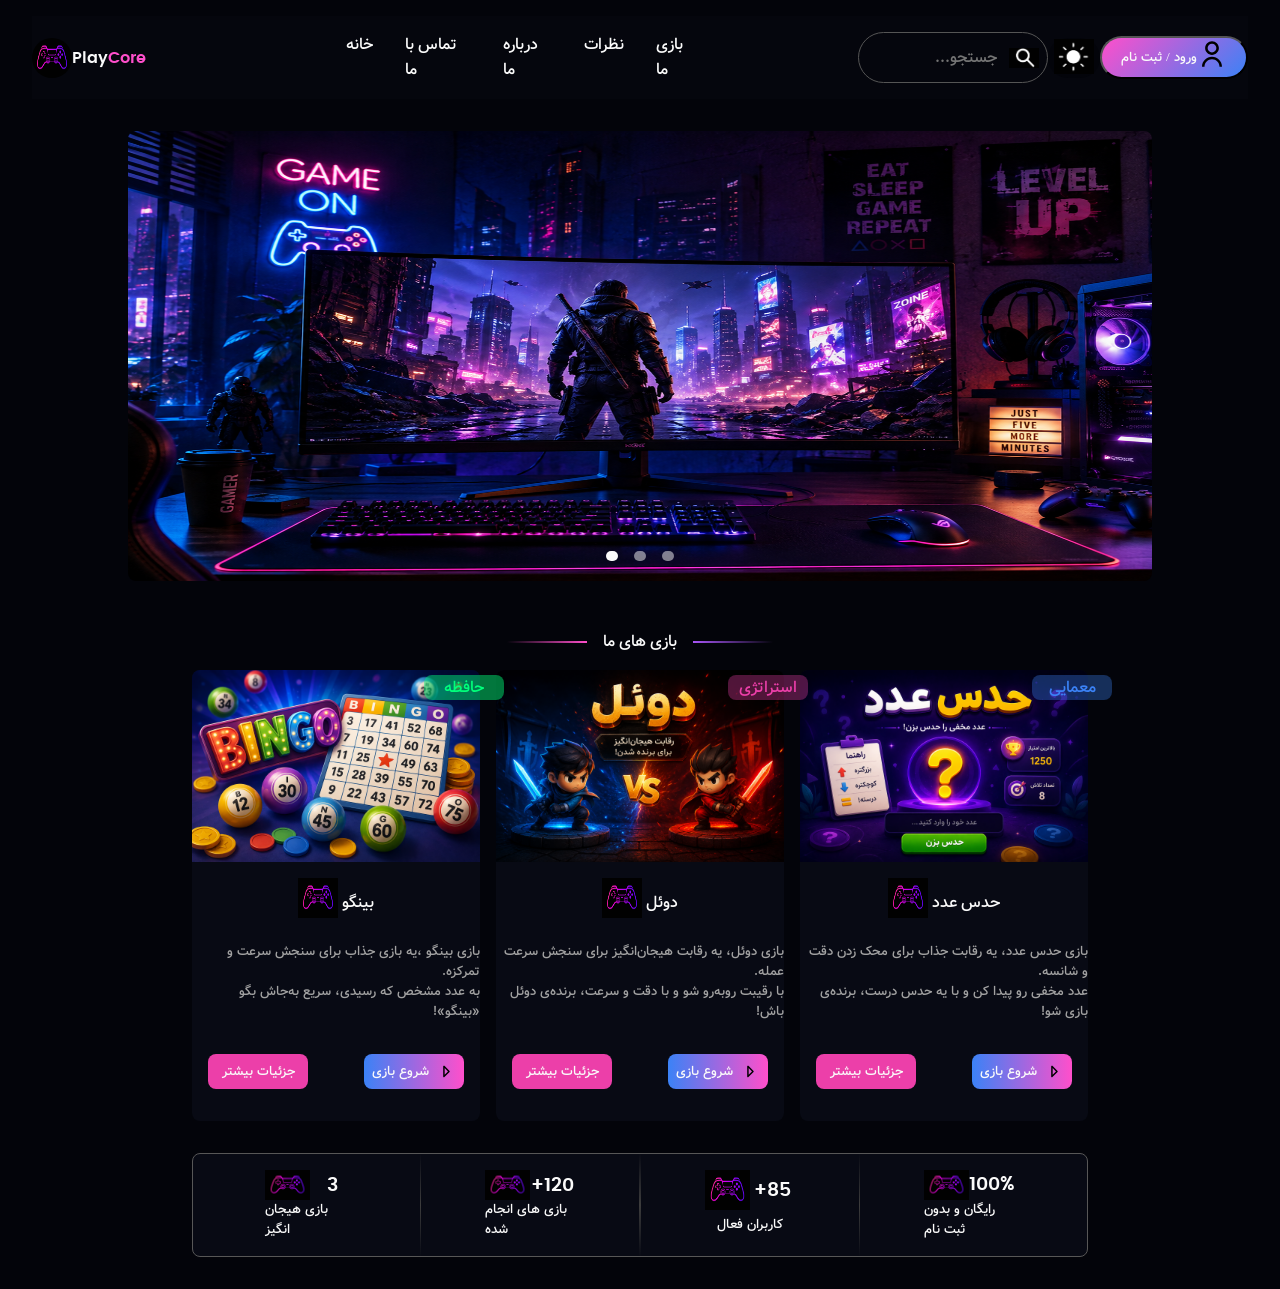
==== commit 24b2f0dd: "Add files via upload" ====
--- a/index.html
+++ b/index.html
@@ -1,45 +1,193 @@
-<!doctype html>
-<html lang="en">
-  <head>
-    <meta charset="UTF-8" />
-    <meta name="viewport" content="width=device-width, initial-scale=1.0" />
-    <meta http-equiv="X-UA-Compatible" content="ie=edge" />
-    <link rel="stylesheet" href="style.css" />
-    <title>Bingo</title>
-  </head>
-  <body>
-    <h1 class="header-text">Please choose a level.</h1>
-    <main class="container">
-      <section class="level">
-        <div class="item easy">Easy</div>
-        <div class="item normal">Normal</div>
-        <div class="item hard">Hard</div>
-      </section>
-      <section class="number">
-        <div class="item 100">100</div>
-        <div class="item 200">200</div>
-        <div class="item 300">300</div>
-      </section>
-      <section class="turn">
-        <div class="item you">You</div>
-        <div class="item me">Me</div>
-      </section>
-      <section class="game-container">
-        <div class="palyer  back1">
-          <span class="name1">Palyer 1</span>
-          <span class="firstnumber">0</span>
-          <span class="timer1">timer : 10</span>
-        </div>
-        <div class="palyer  back2">
-          <span class="name2">Palyer 2</span>
-          <span class="secondnumber">0</span>
-          <span class="timer2">timer : 10</span>
-        </div>
-        <div class="option bingo">bingo</div>
-        <div class="option org-number">0</div>
-        <div class="again">Play again</div>
-      </section>
-    </main>
-    <script src="script.js"></script>
-  </body>
-</html>
+<!DOCTYPE html><html lang="en" dir="ltr"><head>
+    <meta charset="UTF-8">
+    <meta name="viewport" content="width=device-width, initial-scale=1.0">
+    <meta http-equiv="X-UA-Compatible" content="ie=edge">
+    <link rel="stylesheet" href="/gamehub.3a01df49.css">
+    <script type="module" defer="" src="/gamehub.3c14d121.js"></script>
+    <title>Game hub</title>
+  </head>
+  <body>
+    <header>
+      <div class="header-left">
+        <img src="/file_0000000025fc820a92a024c078c19c43.ff9dfb0a.png" alt="">
+        <p>Play<span>Core</span></p>
+      </div>
+      <ul class="nav">
+        <li class="nav_link">خانه</li>
+        <li class="nav_link">تماس با ما</li>
+        <li class="nav_link">درباره ما</li>
+        <li class="nav_link">نظرات</li>
+        <li class="nav_link">بازی ما</li>
+      </ul>
+      <div class="search">
+        <input type="text" value="" placeholder="جستجو...">
+        <img src="/white.7c7e4257.png" alt="">
+      </div>
+      <button class="change-mood">
+        <img class="mosun" src="/white-Sun.6826733d.png" alt="">
+      </button>
+      <button class="box-log">
+        ورود / ثبت نام
+        <span class="sd"><img src="/user%201.e1bb61e7.svg" alt=""></span>
+      </button>
+    </header>
+    <main>
+      <section class="sectionslider">
+        <div class="div-slide">
+          <div class="slide slider-1">
+            <img class="img-slide" src="/ChatGPT%20Image%20Aug%2017,%202026,%2002_09_22%20PM.dfbe342d.png" alt="">
+          </div>
+          <div class="slide slider-2">
+            <img class="img-slide" src="/ChatGPT%20Image%20Aug%2017,%202026,%2003_26_20%20PM.a7c30b25.png" alt="">
+          </div>
+          <div class="slide slider-3">
+            <img class="img-slide" src="/2026-08-17-16-11-37-night_city_boy_cyberpunk_2077_4k_3a.12cf2d55.jpg" alt="">
+          </div>
+          <button class="slider-button slider-button-left">
+            <img src="/left%20arrow%202.1b0b0e1b.svg" alt="">
+          </button>
+          <button class="slider-button slider-button-right">
+            <img src="/right%20arrow%202.039d2b45.svg" alt="">
+          </button>
+          <div class="dots"></div>
+        </div>
+      </section>
+      <div class="flex-middle-text">
+        <p class="middle-text">بازی های ما</p>
+      </div>
+      <section class="flex-cart" id="games">
+        <div class="cart">
+          <img class="cart-header-img" src="/ChatGPT%20Image%20Aug%2016,%202026,%2008_30_28%20PM.6d6a9234.png" alt="">
+          <p class="text-header-cart">
+            <span><img class="cart-logo-img" src="/file_0000000025fc820a92a024c078c19c43.ff9dfb0a.png" alt=""></span>
+            بینگو
+          </p>
+          <p class="text-under-header-cart">
+            بازی بینگو ،یه بازی جذاب برای سنجش سرعت و تمرکزه.<br>
+            به عدد مشخص که رسیدی، سریع به‌جاش بگو «بینگو»!
+          </p>
+          <div class="flex-end-cart">
+            <div class="div-left-end-cart" data-slide="1">جزئیات بیشتر</div>
+            <div>
+              <a class="button-start-game" href="/bingo/indexbingo.html">
+                شروع بازی
+                <img class="button-start-game-img" src="/right%20arrow%201.8f55affa.svg" alt=""></a>
+            </div>
+          </div>
+          <span class="zhanr-memory">حافظه</span>
+        </div>
+        <div class="cart">
+          <img class="cart-header-img" src="/ChatGPT%20Image%20Aug%2016,%202026,%2009_51_55%20PM.6989d43e.png" alt="">
+          <p class="text-header-cart">
+            <span><img class="cart-logo-img" src="/file_0000000025fc820a92a024c078c19c43.ff9dfb0a.png" alt=""></span>
+            دوئل
+          </p>
+          <p class="text-under-header-cart">
+            بازی دوئل، یه رقابت هیجان‌انگیز برای سنجش سرعت عمله.<br>
+            با رقیبت روبه‌رو شو و با دقت و سرعت، برنده‌ی دوئل باش!
+          </p>
+          <div class="flex-end-cart">
+            <div class="div-left-end-cart" data-slide="2">جزئیات بیشتر</div>
+            <div>
+              <a class="button-start-game" href="/pig/pig.html">شروع بازی
+                <img class="button-start-game-img" src="/right%20arrow%201.8f55affa.svg" alt=""></a>
+            </div>
+          </div>
+          <span class="zhanr-plane">استراتژی</span>
+        </div>
+        <div class="cart">
+          <img class="cart-header-img" src="/ChatGPT%20Image%20Aug%2016,%202026,%2009_55_25%20PM.a50392c7.png" alt="">
+          <p class="text-header-cart">
+            <span><img class="cart-logo-img" src="/file_0000000025fc820a92a024c078c19c43.ff9dfb0a.png" alt=""></span>
+            حدس عدد
+          </p>
+          <p class="text-under-header-cart">
+            بازی حدس عدد، یه رقابت جذاب برای محک زدن دقت و شانسه.<br>
+            عدد مخفی رو پیدا کن و با یه حدس درست، برنده‌ی بازی شو!
+          </p>
+          <div class="flex-end-cart">
+            <div class="div-left-end-cart" data-slide="3">جزئیات بیشتر</div>
+            <div>
+              <a class="button-start-game" href="/guess/guess.html">
+                شروع بازی
+                <img class="button-start-game-img" src="/right%20arrow%201.8f55affa.svg" alt=""></a>
+            </div>
+          </div>
+          <span class="zhanr-secret">معمایی</span>
+        </div>
+      </section>
+    </main>
+    <footer>
+      <div class="footer-box">
+        <img src="/file_0000000025fc820a92a024c078c19c43.ff9dfb0a.png" alt="">
+        <span class="text-top-footer">3</span>
+        <p class="text-bottom-footer">بازی هیجان انگیز</p>
+      </div>
+      <div class="footer-box border-footer">
+        <img src="/file_0000000025fc820a92a024c078c19c43.ff9dfb0a.png" alt="">
+        <span class="text-top-footer">+120</span>
+        <p class="text-bottom-footer">بازی های انجام شده</p>
+      </div>
+      <div class="footer-box border-footer">
+        <img src="/file_0000000025fc820a92a024c078c19c43.ff9dfb0a.png" alt="">
+        <span class="text-top-footer">+85</span>
+        <p class="text-bottom-footer">کاربران فعال</p>
+      </div>
+      <div class="footer-box">
+        <img src="/file_0000000025fc820a92a024c078c19c43.ff9dfb0a.png" alt="">
+        <span class="text-top-footer">100%</span>
+        <p class="text-bottom-footer">رایگان و بدون ثبت نام</p>
+      </div>
+    </footer>
+    <section class="section-data">
+      <button class="close-data">x</button>
+      <section class="section-data-1 general">
+        <div class="data">
+          <p>
+            🎯 بازی بینگو <br>
+            در بازی بینگو باید حواست به اعداد باشه! بازی در سه سطح آسان، متوسط و
+            سخت و با سه رنج اعداد ۱۰۰، ۲۰۰ و ۳۰۰ انجام میشه. همچنین می‌تونی
+            انتخاب کنی که تو بازی رو شروع کنی یا حریفت.
+            <br>
+            اما قانون اصلی بازی اینه: هر وقت به عددی رسیدی که مضرب ۷ هست یا خود
+            عدد شامل رقم ۷ میشه، باید سریع بگی «بینگو!» 🎯 اگه فراموش کنی یا
+            اشتباه بگی، بازی رو می‌بازی!
+          </p>
+        </div>
+      </section>
+      <section class="section-data-2 general">
+        <div class="data">
+          ⚔️ بازی دوئل
+          <br>
+          در بازی دوئل، دو بازیکن با تکیه بر شانس و ریسک با یکدیگر رقابت
+          می‌کنند. در هر نوبت می‌توانید چندین بار تاس بیندازید و اعداد تاس‌ها با
+          هم جمع می‌شوند. اگر احساس کردید ریسک کافی است، با انتخاب گزینه Hold
+          امتیاز جمع‌شده را در کیسه خود ذخیره کرده و نوبت را به حریف می‌دهید.
+          <br>
+          اما مراقب باشید! 🎲 اگر هنگام تاس انداختن عدد ۱ ظاهر شود، تمام امتیاز
+          جمع‌شده در آن نوبت از بین می‌رود و چیزی به کیسه شما اضافه نمی‌شود. در
+          نهایت، اولین بازیکنی که مجموع امتیاز کیسه‌اش به ۱۰۰ برسد، برنده بازی
+          است.🏆
+        </div>
+      </section>
+      <section class="section-data-3 general">
+        <div class="data">
+           🎯 بازی حدس عدد
+          <br>
+          در بازی حدس عدد، کامپیوتر یک عدد تصادفی بین ۱ تا ۱۰۰ انتخاب
+          می‌کند و آن را مخفی نگه می‌دارد. شما ۲۰ فرصت دارید تا عدد موردنظر
+          را پیدا کنید.
+          <br>
+          بعد از هر حدس، کامپیوتر راهنمایی‌تان می‌کند که عدد مخفی بزرگ‌تر یا
+          کوچک‌تر از حدس شماست. هرچه با حدس‌های کمتری عدد را پیدا کنید،
+          امتیاز و رکورد بهتری ثبت می‌کنید. اما اگر تعداد حدس‌هایتان از ۲۰
+          بار بیشتر شود، بازی را می‌بازید! 🏆
+        </div>
+        
+      </section>
+      
+    </section>
+    <div class="overlay hidden"></div>
+  
+
+</body></html>
--- a/gamehub.3a01df49.css
+++ b/gamehub.3a01df49.css
@@ -0,0 +1,526 @@
+@font-face {
+  font-family: Vazir Light;
+  src: local(Vazir Light), url("Vazir-Light-FD-WOL.c31227e4.woff2") format("woff2");
+}
+
+@font-face {
+  font-family: Vazir Thin;
+  src: local(Vazir Thin), url("Vazir-Thin-FD-WOL.42d871f9.woff2") format("woff2");
+}
+
+@font-face {
+  font-family: Vazir Medium;
+  src: local(Vazir Medium), url("Vazir-Medium-FD-WOL.e03f9752.woff2") format("woff2");
+}
+
+@font-face {
+  font-family: Vazir FD;
+  src: local(Vazir FD), url("Vazir-FD-WOL.05592ec2.woff2") format("woff2");
+}
+
+@font-face {
+  font-family: Vazir Bold;
+  src: local(Vazir BOld), url("Vazir-Bold-FD-WOL.de264de9.woff2") format("woff2");
+}
+
+@font-face {
+  font-family: poppins;
+  font-style: normal;
+  font-weight: 900;
+  src: url("poppins-bold-webfont.c8717832.woff") format("woff");
+}
+
+@font-face {
+  font-family: poppins;
+  font-style: normal;
+  font-weight: 700;
+  src: url("poppins-bold-webfont.c8717832.woff") format("woff");
+}
+
+@font-face {
+  font-family: poppins;
+  font-style: normal;
+  font-weight: 500;
+  src: url("poppins-medium-webfont.34b820fa.woff") format("woff");
+}
+
+@font-face {
+  font-family: poppins;
+  font-style: normal;
+  font-weight: 600;
+  src: url("poppins-semibold-webfont.6fd9a4d9.woff") format("woff");
+}
+
+@font-face {
+  font-family: poppins;
+  font-style: normal;
+  font-weight: 400;
+  src: url("poppins-regular-webfont.325f2814.woff") format("woff");
+}
+
+@font-face {
+  font-family: poppins;
+  font-style: normal;
+  font-weight: 300;
+  src: url("poppins-light-webfont.aaa40ffd.woff") format("woff");
+}
+
+:root {
+  --background-org: #03040a;
+  --header: #05060d;
+  --background-Cart: #080a14;
+  --hover-Cart: #0d1020;
+  --pink: #ff4fcb;
+  --blune: #3b82f6;
+  --pinkne: #ec3fa9;
+  --purple: #a855f7;
+}
+
+html {
+  scroll-behavior: smooth;
+}
+
+* {
+  box-sizing: border-box;
+}
+
+body {
+  background-color: var(--background-org);
+  margin: 0;
+  font-family: poppins;
+  overflow-x: hidden;
+}
+
+header {
+  background-color: var(--header);
+  width: inherit;
+  flex-direction: row;
+  justify-content: space-between;
+  align-items: center;
+  margin: 1rem 2rem;
+  display: flex;
+}
+
+.header-left {
+  align-items: center;
+  font-weight: 600;
+  display: flex;
+}
+
+.header-left span {
+  color: var(--pink);
+}
+
+.header-left p {
+  color: #fafafa;
+}
+
+ul {
+  color: #fafafa;
+  flex-direction: row;
+  gap: 2rem;
+  margin: 0 10rem;
+  font-family: Vazir Medium;
+  list-style: none;
+  display: flex;
+}
+
+ul li {
+  cursor: pointer;
+  border-bottom: 1px solid #0000;
+  padding: 1rem 0;
+  transition: all .14s ease-in 20ms;
+}
+
+.header-left img {
+  border-radius: 2rem;
+  width: 40px;
+  height: 40px;
+}
+
+input {
+  appearance: none;
+  color: #fafafa;
+  direction: rtl;
+  background: none;
+  border: none;
+  outline: none;
+  width: 150px;
+  padding: 12px;
+  font-family: Vazir Medium;
+  font-size: 16px;
+}
+
+.search {
+  border: 1px solid #555;
+  border-radius: 2rem;
+  align-items: center;
+  padding: 0 .5rem 0 0;
+  display: flex;
+}
+
+.search img {
+  width: 30px;
+  height: 20px;
+}
+
+.box-log {
+  color: #fafafa;
+  background-image: linear-gradient(135deg, var(--pink), var(--blune));
+  cursor: pointer;
+  border-radius: 2rem;
+  justify-content: center;
+  align-items: center;
+  width: 150px;
+  font-family: Vazir Medium;
+  display: flex;
+}
+
+.box-log img {
+  width: 30px;
+  height: 30px;
+}
+
+.hover {
+  color: var(--pink);
+  border-bottom-color: var(--pink);
+}
+
+.mosun {
+  width: 40px;
+  height: 35px;
+}
+
+.change-mood {
+  background-color: var(--background-org);
+  cursor: pointer;
+  border-width: 0;
+  border-radius: 10rem;
+}
+
+.img-slide {
+  width: 1280px;
+  height: 450px;
+}
+
+.sectionslider {
+  justify-content: center;
+  margin: 2rem 0;
+  display: flex;
+}
+
+.div-slide {
+  border-radius: .5rem;
+  justify-content: center;
+  width: 80%;
+  height: 450px;
+  display: flex;
+  position: relative;
+  overflow: hidden;
+}
+
+.slide {
+  position: absolute;
+}
+
+.slider-button {
+  cursor: pointer;
+  background-color: #41414190;
+  border: 0;
+  border-radius: 4rem;
+  justify-content: center;
+  align-items: center;
+  width: 50px;
+  height: 50px;
+  display: flex;
+  position: absolute;
+}
+
+.slider-button-left {
+  transform: translate(-580px, 200px);
+}
+
+.slider-button-right {
+  transform: translate(580px, 200px);
+}
+
+.dots {
+  gap: 1rem;
+  display: flex;
+  position: absolute;
+}
+
+.dots__dot {
+  opacity: .5;
+  cursor: pointer;
+  background-color: #fafafa;
+  border: 0;
+  border-radius: 1rem;
+  width: 5px;
+  height: 10px;
+  transform: translate(0, 420px);
+}
+
+.dots__dot--active {
+  opacity: 1;
+}
+
+.flex-middle-text {
+  justify-content: center;
+  align-items: center;
+  gap: 1rem;
+  display: flex;
+}
+
+.flex-middle-text:before {
+  content: "";
+  background-image: linear-gradient(to left, var(--pink), transparent);
+  width: 80px;
+  height: 2px;
+}
+
+.flex-middle-text:after {
+  content: "";
+  background-image: linear-gradient(to right, var(--purple), transparent);
+  width: 80px;
+  height: 2px;
+}
+
+.middle-text {
+  color: #fafafa;
+  font-family: Vazir Medium;
+}
+
+.flex-cart {
+  justify-content: center;
+  align-items: center;
+  gap: 1rem;
+  width: 70%;
+  margin: auto;
+  display: flex;
+}
+
+.cart {
+  color: #fafafa;
+  background-color: var(--background-Cart);
+  border-radius: .5rem;
+  flex-direction: column;
+  align-items: center;
+  width: 100%;
+  font-family: Vazir Medium;
+  display: flex;
+}
+
+.cart-header-img {
+  border-radius: .5rem .5rem 0 0;
+  width: 100%;
+}
+
+.text-header-cart {
+  align-items: center;
+  gap: .2rem;
+  display: flex;
+}
+
+.cart-logo-img {
+  width: 40px;
+  height: 40px;
+}
+
+.text-under-header-cart {
+  color: #a2a2a2;
+  direction: rtl;
+  margin: 0;
+  font-size: .8rem;
+}
+
+.flex-end-cart {
+  justify-content: space-between;
+  width: 100%;
+  padding: 2rem 1rem;
+  display: flex;
+}
+
+.button-start-game {
+  background-image: linear-gradient(to left, var(--pink), var(--blune));
+  cursor: pointer;
+  border-radius: .5rem;
+  justify-content: right;
+  align-items: center;
+  width: 100px;
+  font-size: .8rem;
+  display: flex;
+}
+
+.button-start-game-img {
+  width: 35px;
+}
+
+.button-start-game:hover {
+  opacity: .8;
+}
+
+.div-left-end-cart {
+  background-color: var(--pinkne);
+  cursor: pointer;
+  border-radius: .5rem;
+  justify-content: center;
+  align-items: center;
+  width: 100px;
+  font-size: .8rem;
+  display: flex;
+}
+
+.div-left-end-cart:hover {
+  opacity: .8;
+}
+
+.zhanr-plane {
+  text-align: center;
+  color: var(--pinkne);
+  background-color: #ec3faa55;
+  border-radius: .5rem;
+  width: 80px;
+  position: absolute;
+  transform: translate(160%, 20%);
+}
+
+.zhanr-memory {
+  text-align: center;
+  color: #00ff7b;
+  background-color: #00ff7b75;
+  border-radius: .5rem;
+  width: 80px;
+  position: absolute;
+  transform: translate(160%, 20%);
+}
+
+.zhanr-secret {
+  text-align: center;
+  color: var(--blune);
+  background-color: #3b83f656;
+  border-radius: .5rem;
+  width: 80px;
+  position: absolute;
+  transform: translate(160%, 20%);
+}
+
+footer {
+  background-color: var(--background-Cart);
+  border: 1px solid #575757;
+  border-radius: .5rem;
+  justify-content: center;
+  gap: 0;
+  width: 70%;
+  margin: 2rem auto;
+  padding: 0 .5rem;
+  font-family: Vazir Medium;
+  display: flex;
+}
+
+.footer-box {
+  background-color: var(--background-Cart);
+  color: #fafafa;
+  grid-template-columns: repeat(2, 1fr);
+  place-items: center;
+  width: 100%;
+  padding: 1rem 4rem;
+  display: grid;
+}
+
+.text-top-footer {
+  font-family: poppins;
+  font-size: 1.2rem;
+  font-weight: 600;
+}
+
+.text-bottom-footer {
+  grid-column: 1 / 3;
+  margin: 0;
+  font-size: .8rem;
+}
+
+footer img {
+  width: 100%;
+  height: 100%;
+}
+
+.border-footer {
+  border-style: solid;
+  border-width: 0 1px;
+  border-image: linear-gradient(to top, #0000, #3d3d3d, #0000) 1;
+}
+
+a {
+  all: unset;
+  cursor: pointer;
+}
+
+.section-data {
+  z-index: 10;
+  direction: rtl;
+  width: 50%;
+  height: 60%;
+  font-family: Vazir Medium;
+  font-size: 1.2em;
+  display: none;
+  position: fixed;
+  transform: translate(50%, -250%);
+}
+
+.close-data {
+  color: var(--background-org);
+  cursor: pointer;
+  z-index: 9;
+  background-color: #0000;
+  border: none;
+  font-family: poppins;
+  font-size: 2rem;
+  font-weight: 600;
+  position: absolute;
+}
+
+.data {
+  color: #fafafa;
+  text-align: center;
+}
+
+.section-data-1 {
+  background-image: linear-gradient(to right bottom,
+    var(--pinkne),
+    var(--purple));
+  border-radius: .5rem;
+  justify-content: right;
+  align-items: center;
+  width: 100%;
+  height: 100%;
+  display: flex;
+}
+
+.section-data-2, .section-data-3 {
+  background-image: linear-gradient(to right bottom,
+    var(--pinkne),
+    var(--purple));
+  border-radius: .5rem;
+  justify-content: center;
+  align-items: center;
+  width: 100%;
+  height: 100%;
+  display: none;
+  position: fixed;
+}
+
+.overlay {
+  backdrop-filter: blur(3px);
+  background-color: #0009;
+  width: 100%;
+  height: 100%;
+  position: fixed;
+  top: 0;
+  left: 0;
+}
+
+.hidden {
+  visibility: hidden;
+}
+/*# sourceMappingURL=gamehub.3a01df49.css.map */
